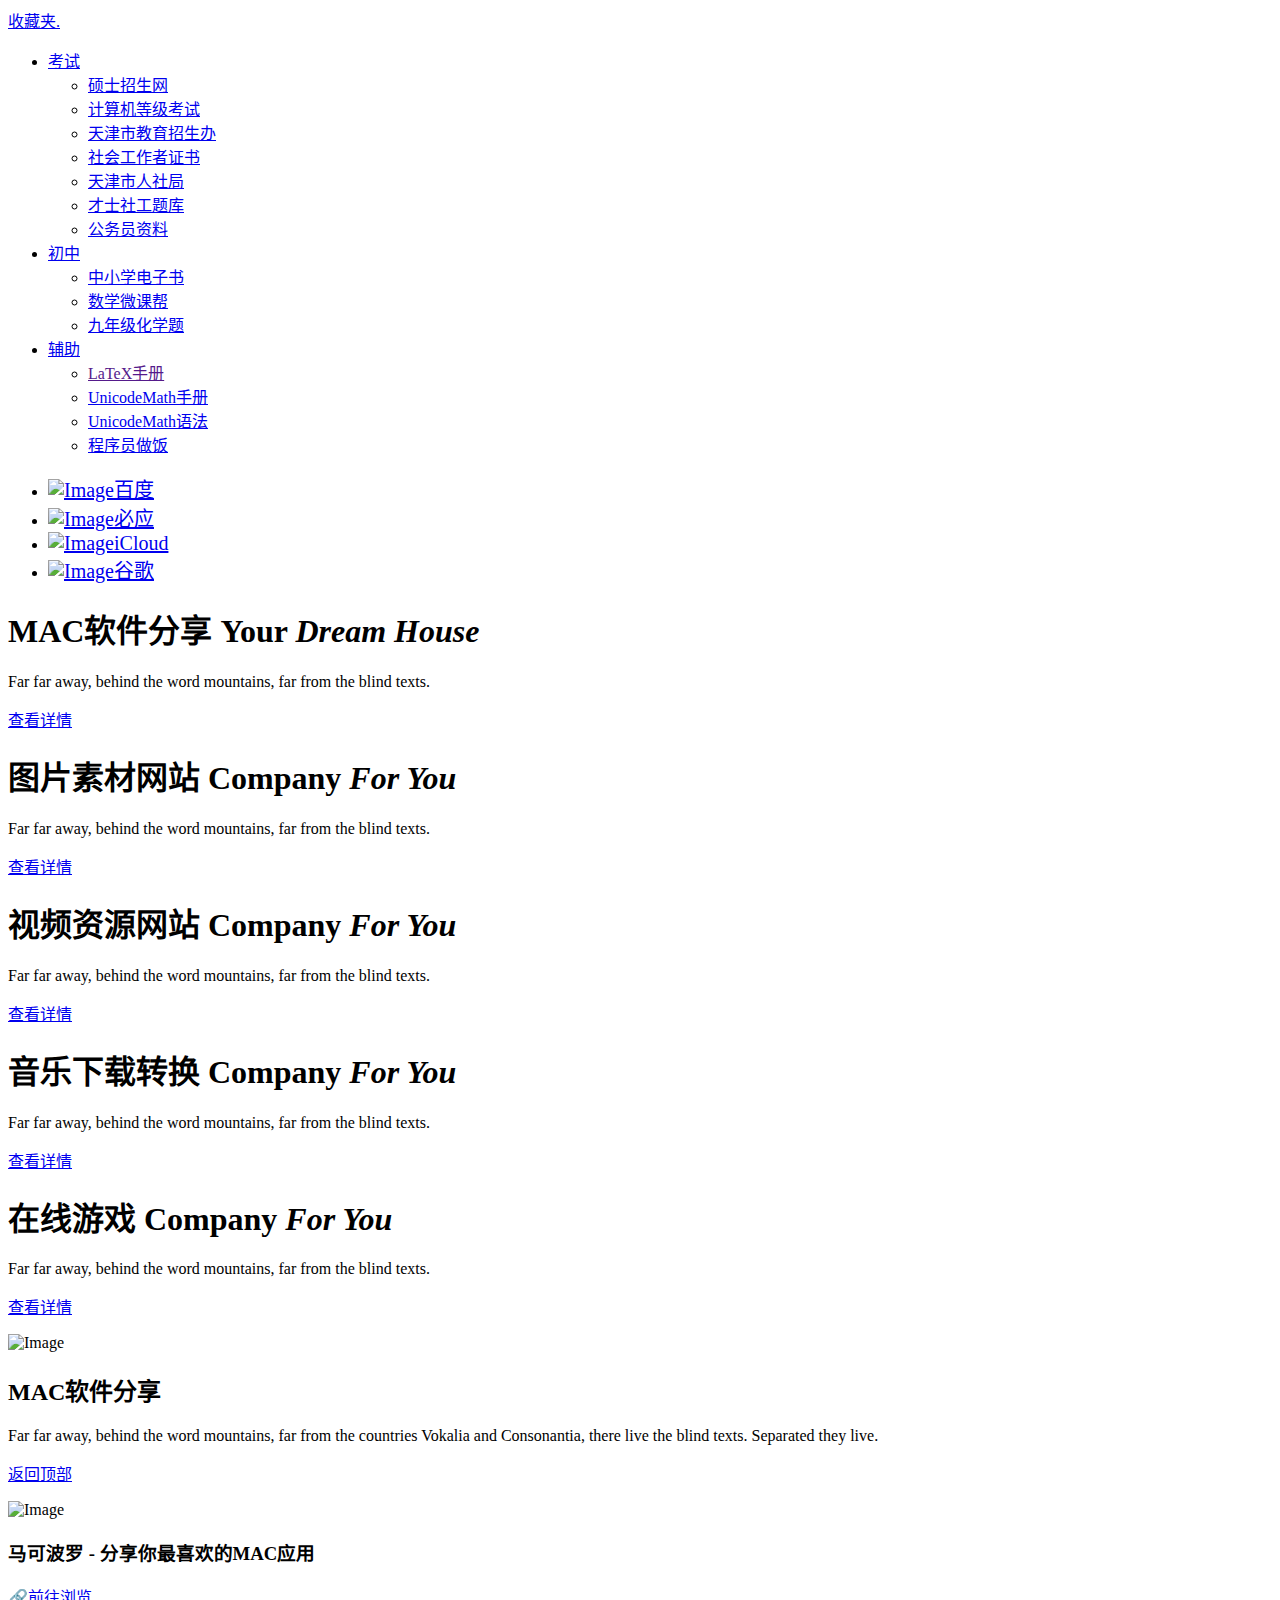
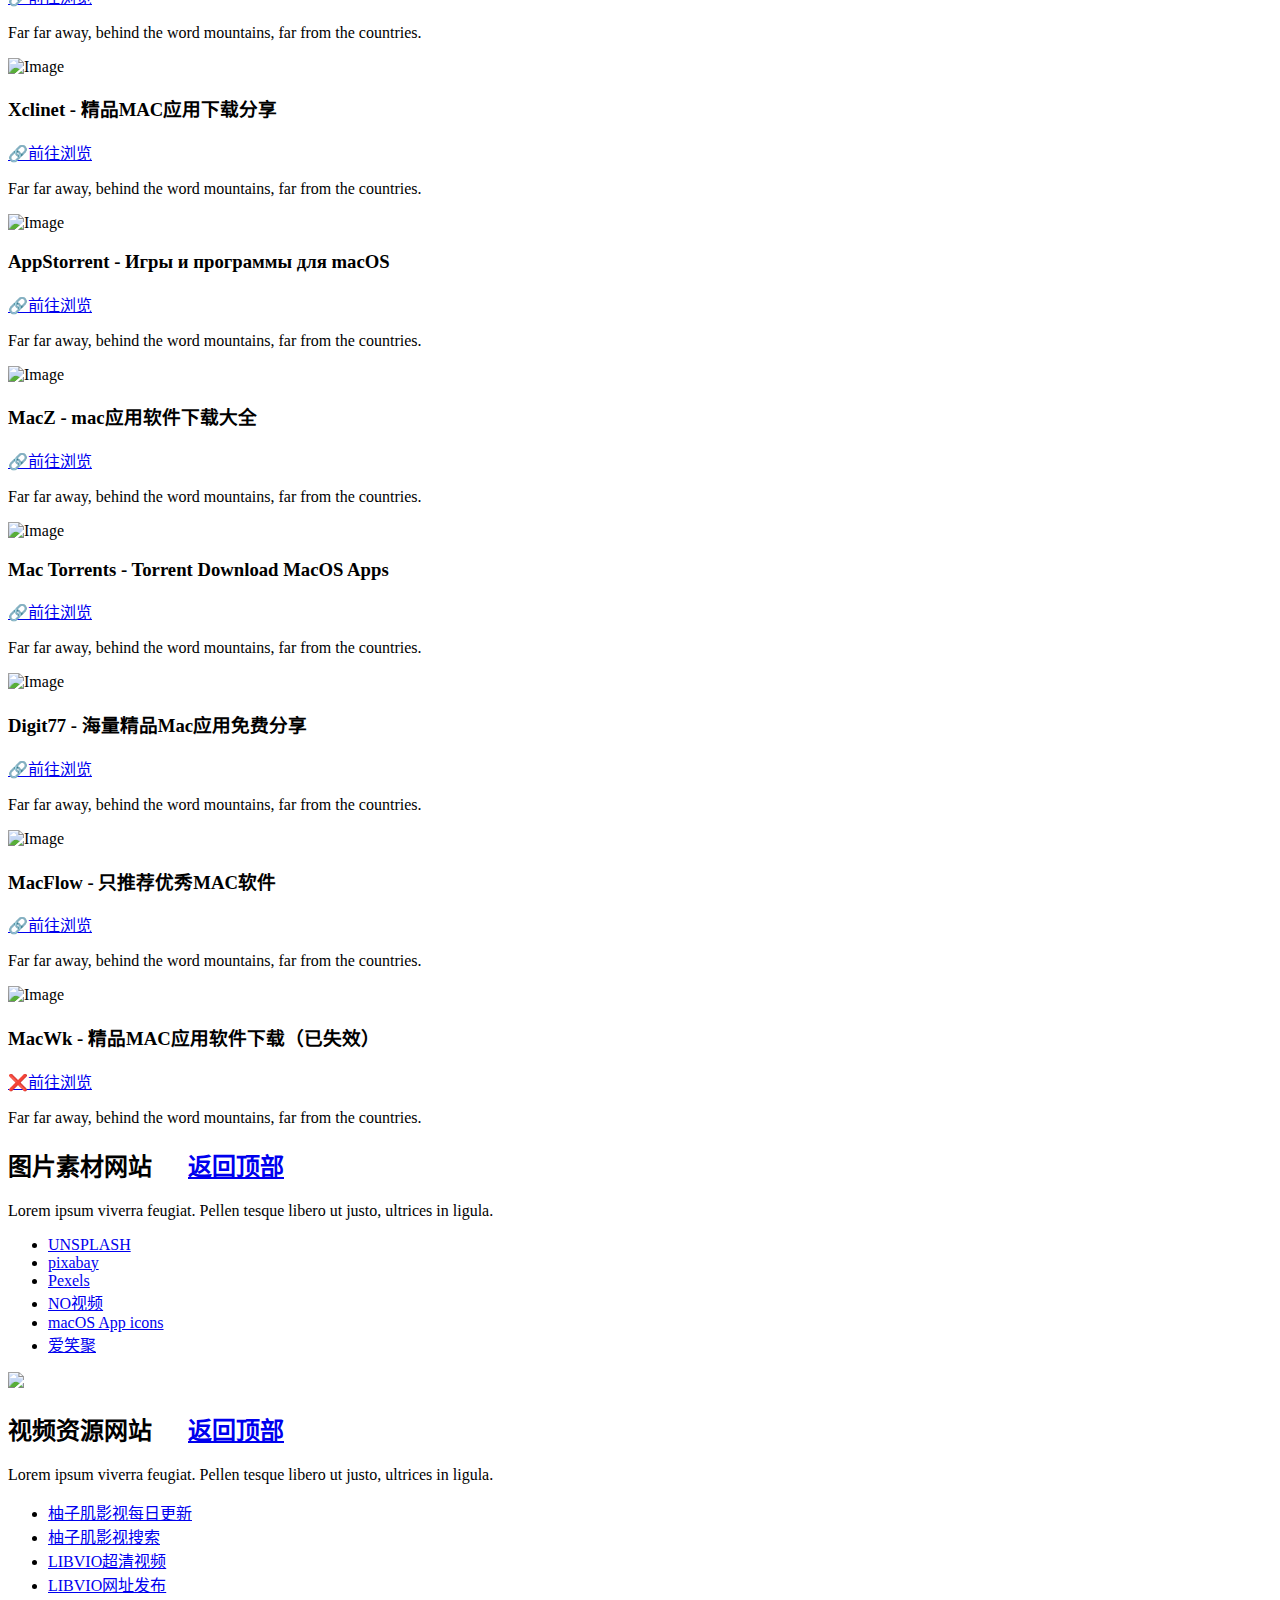
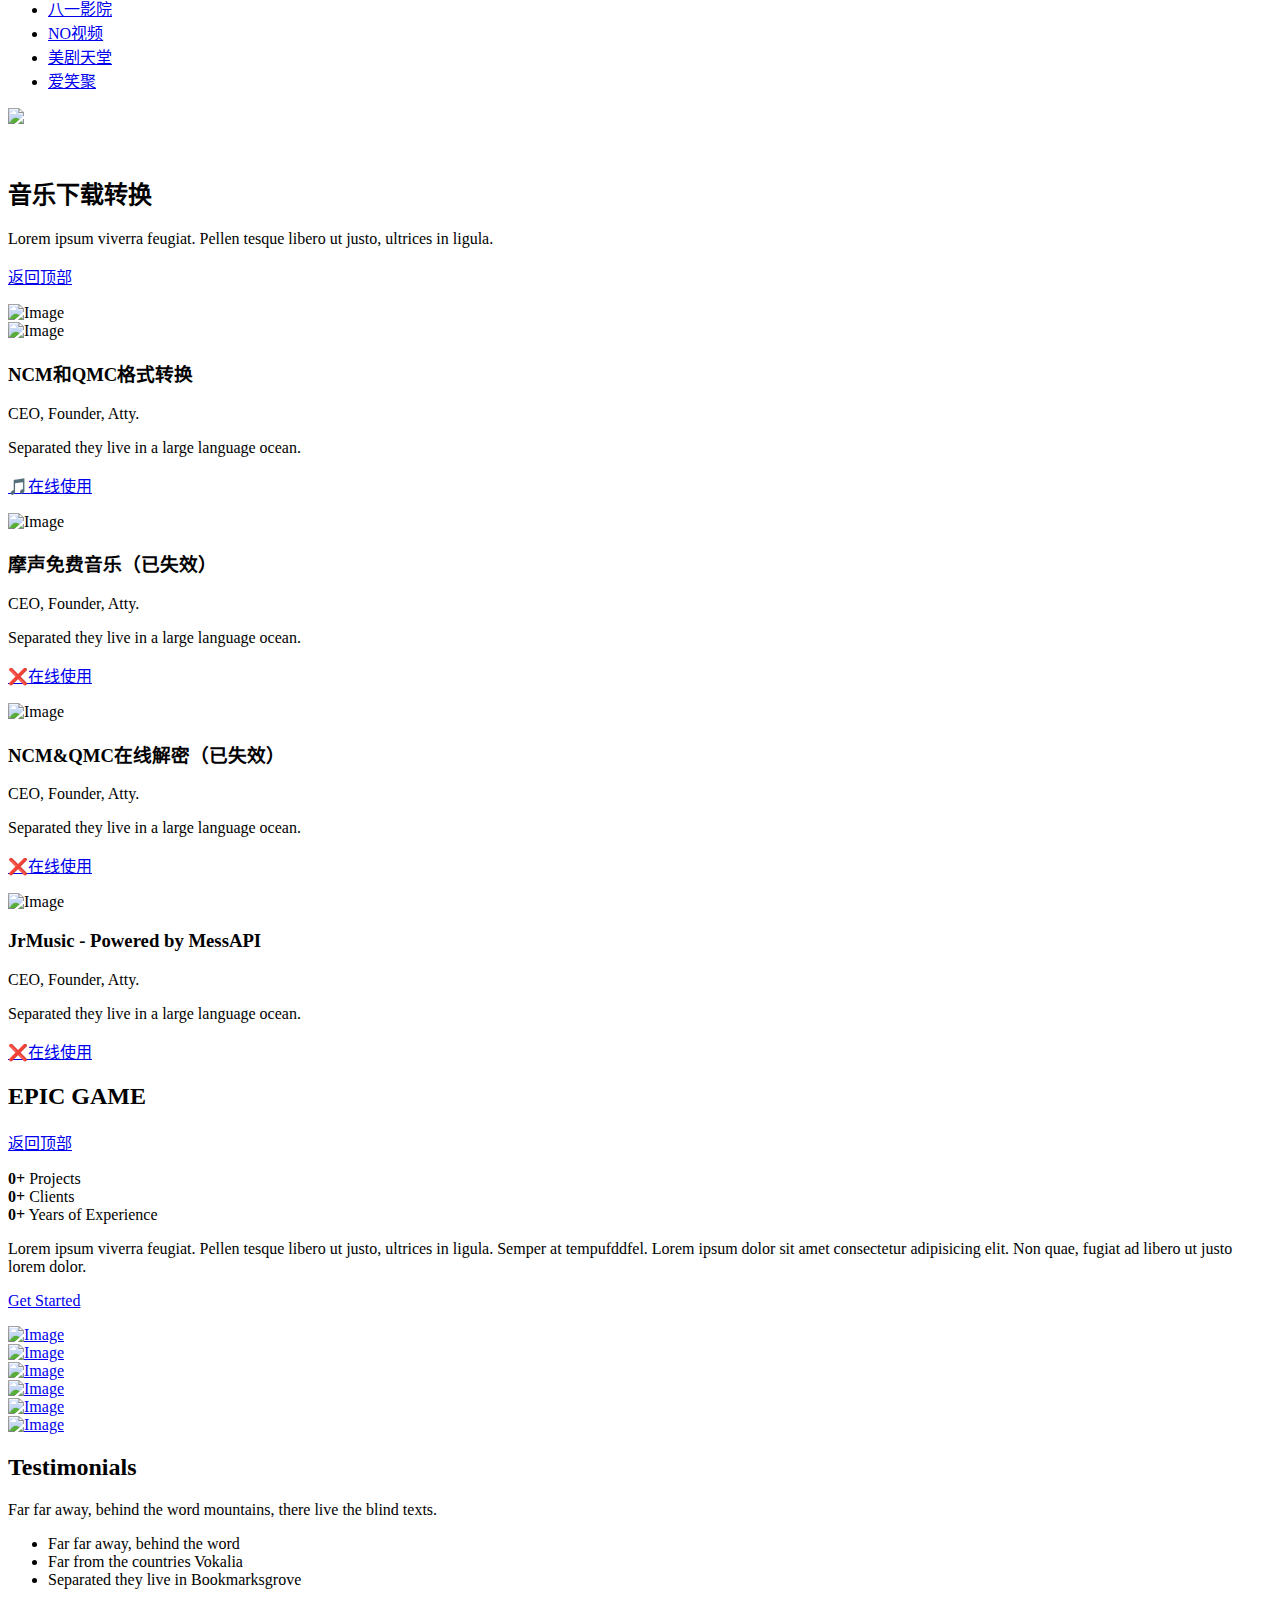
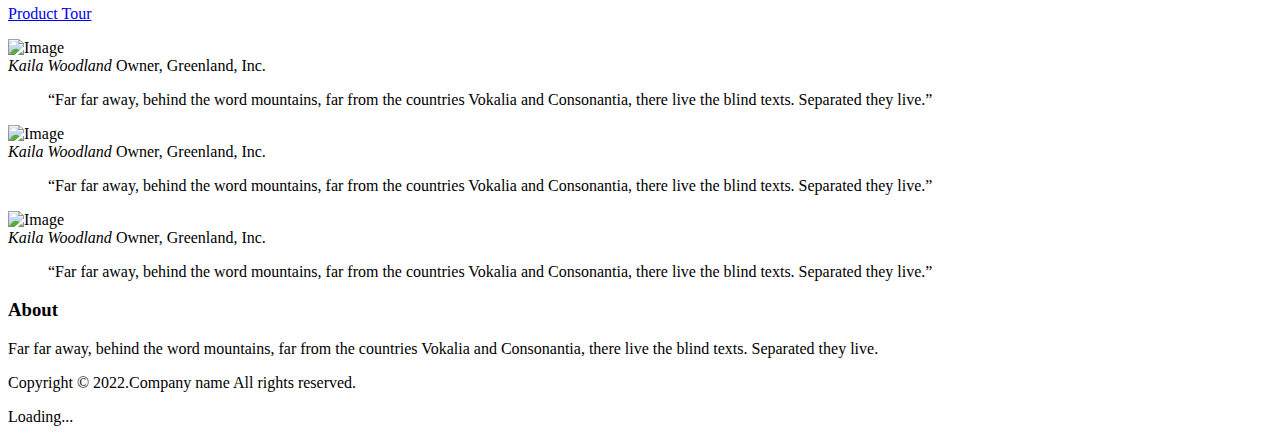
==== index.html @ c1e5b3e1 "Add files via upload" ====
<!doctype html>
<html lang="zh-CN">
<head>
<meta charset="utf-8">
<meta name="viewport" content="width=device-width, initial-scale=1, shrink-to-fit=no">
<meta name="author" content="Untree.co">

<meta name="description" content="收藏一些常用的网站">
<meta name="keywords" content="收藏夹">
<link rel="preconnect" href="https://fonts.gstatic.com/">
<link href="收藏夹/css/css2.css" rel="stylesheet">
<link rel="stylesheet" href="收藏夹/css/bootstrap.min.css">
<link rel="stylesheet" href="收藏夹/css/owl.carousel.min.css">
<link rel="stylesheet" href="收藏夹/css/owl.theme.default.min.css">
<link rel="stylesheet" href="收藏夹/css/style.css">
<link rel="stylesheet" href="收藏夹/css/style1.css">
<link rel="stylesheet" href="收藏夹/css/flaticon.css">
<link rel="stylesheet" href="收藏夹/css/jquery.fancybox.min.css">
<link rel="stylesheet" href="收藏夹/css/aos.css">
<link rel="stylesheet" href="收藏夹/css/style2.css">
<title>收藏夹｜收藏一些常用的网站</title>
</head>
<body>

	
<div class="site-mobile-menu site-navbar-target">
<div class="site-mobile-menu-header">
<div class="site-mobile-menu-close">
<span class="icofont-close js-menu-toggle"></span>
</div>
</div>
<div class="site-mobile-menu-body"></div>
</div>
<nav class="site-nav">
<div class="container">
<div class="row align-items-center">
<div class="logo">
<a href="收藏夹.html" class="text-black">收藏夹<span class="text-black">.</span></a>
</div>
<div class="col-12 col-sm-12 col-lg-12 site-navigation text-left">
<ul class="js-clone-nav d-none d-lg-inline-block text-left site-menu">
<li class="has-children">
<a href="#">考试</a>
<ul class="dropdown">
<li><a href="https://yz.chsi.com.cn/user/center.jsp">硕士招生网</a></li>
<li><a href="https://ncre.neea.edu.cn">计算机等级考试</a></li>
<li><a href="http://www.zhaokao.net/shks/index.shtml">天津市教育招生办</a></li>
<li><a href="http://zg.cpta.com.cn/examfront/login/saveLogin.htm#">社会工作者证书</a></li>
<li><a href="https://hrss.tj.gov.cn/jsdw/rsksw/tzgg4/">天津市人社局</a></li>
<li><a href="https://www.caishi.cn/login?redirect=%2FquestionCenter">才士社工题库</a></li>
<li><a href="https://www.yuque.com/xiaoheihai-w7eof/bydph6/mmgv4l?#">公务员资料</a></li>
</ul>
</li>
<li class="has-children">
<a href="#">初中</a>
<ul class="dropdown">
<li><a href="http://www.kjzhan.com/dzkb/yuwen/">中小学电子书</a></li>
<li><a href="https://space.bilibili.com/351583506?spm_id_from=333.337.0.0">数学微课帮</a></li>
<li><a href="https://wenku.baidu.com/view/4d14ffd487c24028905fc37a?aggId=034aeb77534de518964bcf84b9d528ea80c72f77&fr=catalogMain&vst2nd=1&_wkts_=1668143784759">九年级化学题</a></li>
</ul>
</li>
<li class="has-children">
<a href="#">辅助</a>
<ul class="dropdown">
<li><a href="">LaTeX手册</a></li>
<li><a href="https://zhuanlan.zhihu.com/p/393384688">UnicodeMath手册</a></li>
<li><a href="https://blog.csdn.net/weixin_44224652/article/details/110673138">UnicodeMath语法</a></li>
<li><a href="https://github.com/anduin2017/howtocook">程序员做饭</a></li>
</ul>
</li>
<span style="margin-left:30px;"></span>
<li><a href="https://www.baidu.com" style="font-size:20px;"><img src="收藏夹/picture/Baidu.png" alt="Image">百度</a></li>
<li><a href="https://cn.bing.com" style="font-size:20px;"><img src="收藏夹/picture/Bing.png" alt="Image">必应</a></li>
<li><a href="https://www.icloud.com" style="font-size:20px;"><img src="收藏夹/picture/iCloud.png" alt="Image">iCloud</a></li>
<li><a href="https://www.google.com" style="font-size:20px;"><img src="收藏夹/picture/Google.png" alt="Image">谷歌</a></li>
<a href="#" class="burger  ml-auto site-menu-toggle js-menu-toggle d-block d-lg-none dark" data-toggle="collapse" data-target="#main-navbar">
<span></span>
</a>
</div>
</div>
</div> 
</nav> 


<div class="untree_co-slider">
<div class="slider-direction-wrap">
<div class="slider-direction" data-aos="fade-right">
<a href="#" class="custom-owl-prev-heading"><span class="icon-arrow_back"></span></a>
<a href="#" class="custom-owl-next-heading"><span class="icon-arrow_forward"></span></a>
</div>
</div>
<div class="image-slider-wrap">
<div class="image-slider">
<div class="item active" style="background-image: url('收藏夹/picture/封面3.png')"></div>
</div>
</div>
<div class="container" data-aos="fade-up">
<div class="row align-items-center">
<div class="col-lg-5 ">
<div class="slider-heading owl-carousel js-slider-heading no-nav">
<div>
<h1 class="mb-4"><span class="d-block">MAC软件分享</span> Your <i>Dream House</i></h1>
<p class="mb-4">Far far away, behind the word mountains, far from the blind texts. </p>
<p><a href="#MAC软件分享" class="btn btn-primary">查看详情</a></p>
</div>
<div>
<h1 class="mb-4"><span class="d-block">图片素材网站</span> Company <i>For You</i></h1>
<p class="mb-4">Far far away, behind the word mountains, far from the blind texts. </p>
<p><a href="#图片素材网站" class="btn btn-primary">查看详情</a></p>
</div>
<div>
<h1 class="mb-4"><span class="d-block">视频资源网站</span> Company <i>For You</i></h1>
<p class="mb-4">Far far away, behind the word mountains, far from the blind texts. </p>
<p><a href="#视频资源网站" class="btn btn-primary">查看详情</a></p>
</div>
<div>
<h1 class="mb-4"><span class="d-block">音乐下载转换</span> Company <i>For You</i></h1>
<p class="mb-4">Far far away, behind the word mountains, far from the blind texts. </p>
<p><a href="#音乐下载转换" class="btn btn-primary">查看详情</a></p>
</div>
<div>
<h1 class="mb-4"><span class="d-block">在线游戏</span> Company <i>For You</i></h1>
<p class="mb-4">Far far away, behind the word mountains, far from the blind texts. </p>
<p><a href="#在线游戏" class="btn btn-primary">查看详情</a></p>
</div>
</div>
</div>
</div>
</div>
</div>


<div id="MAC软件分享"></div>
<div class="site-section">
<div class="container">
<div class="row">
<div class="col-lg-3 pt-3 mb-4 mb-lg-0" data-aos="fade-up">
<img src="收藏夹/picture/MAC软件分享.png" alt="Image" class="img-fluid">
<h2 class="heading font-weight-bold">MAC软件分享</h2>
<p class="mb-4">Far far away, behind the word mountains, far from the countries Vokalia and Consonantia, there live the blind texts. Separated they live.</p>
<p><a href="#" class="btn btn-primary">返回顶部</a></p>
</div>
<div class="col-lg-9">
<div class="row no-gutters">
<div class="col-6 col-md-6 col-lg-4">
<div class="service-item active" data-aos="fade-up" data-aos-delay="0">
<img src="收藏夹/picture/icon-1.png" alt="Image" class="img-fluid">
<h3>马可波罗 - 分享你最喜欢的MAC应用</h3>
<p><a href="https://www.macbl.com">🔗前往浏览</a><p>
<p>Far far away, behind the word mountains, far from the countries.</p>
</div>
</div>
<div class="col-6 col-md-6 col-lg-4">
<div class="service-item" data-aos="fade-up" data-aos-delay="100">
<img src="收藏夹/picture/icon-2.png" alt="Image" class="img-fluid">
<h3>Xclinet - 精品MAC应用下载分享</h3>
<p><a href="https://xclient.info">🔗前往浏览</a><p>
<p>Far far away, behind the word mountains, far from the countries.</p>
</div>
</div>
<div class="col-6 col-md-6 col-lg-4">
<div class="service-item" data-aos="fade-up" data-aos-delay="200">
<img src="收藏夹/picture/icon-3.png" alt="Image" class="img-fluid">
<h3>AppStorrent - Игры и программы для macOS</h3>
<p><a href="https://appstorrent.ru">🔗前往浏览</a><p>
<p>Far far away, behind the word mountains, far from the countries.</p>
</div>
</div>
<div class="col-6 col-md-6 col-lg-4">
<div class="service-item" data-aos="fade-up" data-aos-delay="0">
<img src="收藏夹/picture/icon-4.png" alt="Image" class="img-fluid">
<h3>MacZ - mac应用软件下载大全</h3>
<p><a href="https://www.macz.com">🔗前往浏览</a><p>
<p>Far far away, behind the word mountains, far from the countries.</p>
</div>
</div>
<div class="col-6 col-md-6 col-lg-4">
<div class="service-item" data-aos="fade-up" data-aos-delay="100">
<img src="收藏夹/picture/icon-5.png" alt="Image" class="img-fluid">
<h3>Mac Torrents - Torrent Download MacOS Apps</h3>
<p><a href="https://www.torrentmac.net">🔗前往浏览</a><p>
<p>Far far away, behind the word mountains, far from the countries.</p>
</div>
</div>
<div class="col-6 col-md-6 col-lg-4">
<div class="service-item" data-aos="fade-up" data-aos-delay="200">
<img src="收藏夹/picture/icon-6.png" alt="Image" class="img-fluid">
<h3>Digit77 - 海量精品Mac应用免费分享</h3>
<p><a href="https://www.digit77.com">🔗前往浏览</a><p>
<p>Far far away, behind the word mountains, far from the countries.</p>
</div>
</div>
<div class="col-6 col-md-6 col-lg-4">
<div class="service-item" data-aos="fade-up" data-aos-delay="200">
<img src="收藏夹/picture/icon-6.png" alt="Image" class="img-fluid">
<h3>MacFlow - 只推荐优秀MAC软件</h3>
<p><a href="https://macflow.net">🔗前往浏览</a><p>
<p>Far far away, behind the word mountains, far from the countries.</p>
</div>
</div>
<div class="col-6 col-md-6 col-lg-4">
<div class="service-item" data-aos="fade-up" data-aos-delay="0">
<img src="收藏夹/picture/icon-4.png" alt="Image" class="img-fluid">
<h3>MacWk - 精品MAC应用软件下载（已失效）</h3>
<p><a href="https://macwk.com">❌前往浏览</a><p>
<p>Far far away, behind the word mountains, far from the countries.</p>
</div>
</div>
</div>
</div>
</div>
</div>
</div>


<div id="图片素材网站"></div>
<div class="site-section bg-light">
<div class="container">
<div class="row align-items-center">
<div class="col-lg-6" data-aos="fade-up" data-aos-delay="0">
<h2 class="mb-4 heading font-weight-bold">图片素材网站 
<span style="margin-left:30px;"></span><a href="#" class="btn btn-primary">返回顶部</a>
</h2>
<p class="mb-4">Lorem ipsum viverra feugiat. Pellen tesque libero ut justo, ultrices in ligula.</p>
<ul class="list-unstyled two-col">
<li><a href="https://unsplash.com/">UNSPLASH</a></li>
<li><a href="https://pixabay.com/">pixabay</a></li>
<li><a href="https://www.pexels.com/zh-cn/">Pexels</a></li>
<li><a href="https://www.novipnoad.com">NO视频</a></li>
<li><a href="https://macosicons.com/#/">macOS App icons</a></li>
<li><a href="https://www.axjhi.com">爱笑聚</a></li>
</ul>
</div>
<div class="col-lg-6 order-1 mb-4" data-aos="fade-up" data-aos-delay="100">
<img src="收藏夹/picture/图片素材网站.jpg" class="img-fluid custom-rounded">
</div>
</div>
</div>
</div>


<div id="视频资源网站"></div>
<div class="site-section">
<div class="container">
<div class="row align-items-center">
<div class="col-lg-6 order-2 pl-lg-5" data-aos="fade-up" data-aos-delay="0">
<h2 class="mb-4 heading font-weight-bold">视频资源网站
<span style="margin-left:30px;"></span><a href="#" class="btn btn-primary">返回顶部</a>
</h2>
<p class="mb-4">Lorem ipsum viverra feugiat. Pellen tesque libero ut justo, ultrices in ligula.</p>
<ul class="list-unstyled two-col">
<li><a href="https://thoughts.teambition.com/share/620d3229e1efe90041f87445">柚子肌影视每日更新</a></li>
<li><a href="http://m.yzjfilm.cn/app/index.html?id=200616nc">柚子肌影视搜索</a></li>
<li><a href="https://www.libvio.me">LIBVIO超清视频</a></li>
<li><a href="https://www.nftvio.net">LIBVIO网址发布</a></li>
<li><a href="https://www.81kan.com">八一影院</a></li>
<li><a href="https://www.novipnoad.com">NO视频</a></li>
<li><a href="https://www.meijutt.tv">美剧天堂</a></li>
<li><a href="https://www.axjhi.com">爱笑聚</a></li>
</ul>
</div>
<div class="col-lg-6 order-1 mb-4" data-aos="fade-up" data-aos-delay="100">
<img src="收藏夹/picture/视频资源网站.jpg" class="img-fluid custom-rounded">
</div>
</div>
</div>
</div>
</div>


<div id="音乐下载转换"></div>
<div class="site-section bg-light">
<div class="container">
<div class="row">
<div class="col-lg-7 mx-auto text-center pl-lg-5 " data-aos="fade-up" data-aos-delay="0">
<h2 class="mb-4 heading font-weight-bold"><br>音乐下载转换</h2>
<p class="mb-4">Lorem ipsum viverra feugiat. Pellen tesque libero ut justo, ultrices in ligula.</p>
<p><a href="#" class="btn btn-primary">返回顶部</a></p>
</div>
<div class="col-lg-3 pt-3 mb-4 mb-lg-0" data-aos="fade-up">
<img src="收藏夹/picture/音乐下载转换.png" alt="Image" align=“top” class="img-fluid">
</div>
</div>
<div class="site-section slider-team-wrap bg-light">
<div class="container">
<div class="slider-team owl-carousel no-nav owl-3-slider">
<div class="team">
<div class="pic">
<img src="收藏夹/picture/landscape-1.jpg" alt="Image" class="img-fluid">
</div>
<h3 clas=""><span class="">NCM和QMC格式转换</h3>
<span class="d-block position">CEO, Founder, Atty.</span>
<p>Separated they live in a large language ocean.</p>
<p class="mb-0"><a href="http://www.ncmqmc.com" class="more dark">🎵在线使用<span class="icon-arrow_forward"></span></a></p>
</div>
<div class="team">
<div class="pic">
<img src="收藏夹/picture/landscape-1.jpg" alt="Image" class="img-fluid">
</div>
<h3 clas=""><span class="">摩声免费音乐（已失效）</h3>
<span class="d-block position">CEO, Founder, Atty.</span>
<p>Separated they live in a large language ocean.</p>
<p class="mb-0"><a href="#" class="more dark">❌在线使用<span class="icon-arrow_forward"></span></a></p>
</div>
<div class="team">
<div class="pic">
<img src="收藏夹/picture/landscape-1.jpg" alt="Image" class="img-fluid">
</div>
<h3 clas=""><span class="">NCM&QMC在线解密（已失效）</h3>
<span class="d-block position">CEO, Founder, Atty.</span>
<p>Separated they live in a large language ocean.</p>
<p class="mb-0"><a href="http://moresound.tk/music/" class="more dark">❌在线使用<span class="icon-arrow_forward"></span></a></p>
</div>
<div class="team">
<div class="pic">
<img src="收藏夹/picture/landscape-1.jpg" alt="Image" class="img-fluid">
</div>
<h3 clas=""><span class="">JrMusic - Powered by MessAPI</h3>
<span class="d-block position">CEO, Founder, Atty.</span>
<p>Separated they live in a large language ocean.</p>
<p class="mb-0"><a href="hhttps://demo.joyrunc.com" class="more dark">❌在线使用<span class="icon-arrow_forward"></span></a></p>
</div>
</div>
<div class="row mb-5 align-items-center">
<div class="col-md-6">
<h2 class="font-weight-bold"></h2>
</div>
<div class="col-md-6 text-left text-md-right">
<div class="slider-nav">
<a href="#" class="js-prev js-custom-prev-v2"><span class="icon-arrow_back"></span></a>
<a href="#" class="js-next js-custom-next-v2"><span class="icon-arrow_forward"></span></a>
</div> 
</div>
</div>
</div> 
</div> 
</div>


<div id="在线游戏"></div>
<div class="site-section overlay site-cover-2" style="background-image: url('收藏夹/picture/EPIC.jpg')">
<div class="container">
<div class="row">
<div class="col-lg-7 mx-auto text-center" data-aos="fade-up" data-aos-delay="0">
<h2 class="text-white mb-4">EPIC GAME</h2>
<p class="mb-0"><a href="#" rel="noopener" class="btn btn-primary">返回顶部</a></p>
</div>
</div>
</div>
</div>


<div class="site-section count-numbers">
<div class="container">
<div class="row align-items-center">
<div class="col-lg-6 order-2 pl-lg-5" data-aos="fade-up" data-aos-delay="0">
<div class="row mb-3">
<div class="col-6 col-md-4 col-lg-4">
<strong class="custom-display-3 text-black d-block counter"><span data-number="219">0</span>+</strong>
<span>Projects</span>
</div>
<div class="col-6 col-md-4 col-lg-4">
<strong class="custom-display-3 text-black d-block counter"><span data-number="982">0</span>+</strong>
<span>Clients</span>
</div>
<div class="col-6 col-md-4 col-lg-4">
<strong class="custom-display-3 text-black d-block counter"><span data-number="25">0</span>+</strong>
<span>Years of Experience</span>
</div>
</div>
<p class="mb-4">Lorem ipsum viverra feugiat. Pellen tesque libero ut justo, ultrices in ligula. Semper at tempufddfel. Lorem ipsum dolor sit amet consectetur adipisicing elit. Non quae, fugiat ad libero ut justo lorem dolor.</p>
<p><a href="#" class="btn btn-primary">Get Started</a></p>
</div>
<div class="col-lg-6 order-1">
<div class="row">
<div class="col-6 col-md-4 mb-4 col-lg-4" data-aos="fade-up" data-aos-delay="0">
<a href="收藏夹/picture/landscape-1.jpg" data-fancybox="gal" class="fancybox hover-float"><img src="收藏夹/picture/sq-1.jpg" alt="Image" class="img-fluid custom-rounded"></a>
</div>
<div class="col-6 col-md-4 mb-4 col-lg-4" data-aos="fade-up" data-aos-delay="100">
<a href="收藏夹/picture/landscape-1.jpg" data-fancybox="gal" class="fancybox hover-float"><img src="收藏夹/picture/sq-2.jpg" alt="Image" class="img-fluid custom-rounded"></a>
</div>
<div class="col-6 col-md-4 mb-4 col-lg-4" data-aos="fade-up" data-aos-delay="200">
<a href="收藏夹/picture/landscape-1.jpg" data-fancybox="gal" class="fancybox hover-float"><img src="收藏夹/picture/sq-3.jpg" alt="Image" class="img-fluid custom-rounded"></a>
</div>
<div class="col-6 col-md-4 mb-4 col-lg-4" data-aos="fade-up" data-aos-delay="0">
<a href="收藏夹/picture/landscape-1.jpg" data-fancybox="gal" class="fancybox hover-float"><img src="收藏夹/picture/sq-4.jpg" alt="Image" class="img-fluid custom-rounded"></a>
</div>
<div class="col-6 col-md-4 mb-4 col-lg-4" data-aos="fade-up" data-aos-delay="100">
<a href="收藏夹/picture/landscape-1.jpg" data-fancybox="gal" class="fancybox hover-float"><img src="收藏夹/picture/sq-5.jpg" alt="Image" class="img-fluid custom-rounded"></a>
</div>
<div class="col-6 col-md-4 mb-4 col-lg-4" data-aos="fade-up" data-aos-delay="200">
<a href="收藏夹/picture/landscape-1.jpg" data-fancybox="gal" class="fancybox hover-float"><img src="收藏夹/picture/sq-6.jpg" alt="Image" class="img-fluid custom-rounded"></a>
</div>
</div>
</div>
</div>
</div>


<div class="testimonial-section bg-light">
<div class="container">
<div class="row align-items-center justify-content-between">
<div class="col-lg-4 mb-5 section-title" data-aos="fade-up" data-aos-delay="0">
<h2 class="mb-4 font-weight-bold heading">Testimonials</h2>
<p class="mb-4">Far far away, behind the word mountains, there live the blind texts. </p>
<ul class="list-unstyled list-check primary mb-5">
<li>Far far away, behind the word</li>
<li>Far from the countries Vokalia</li>
<li>Separated they live in Bookmarksgrove</li>
</ul>
<p><a href="#" class="btn btn-primary">Product Tour</a></p>
</div>
<div class="col-lg-7" data-aos="fade-up" data-aos-delay="100">
<div class="testimonial--wrap">
<div class="owl-single owl-carousel no-dots no-nav">
<div class="testimonial-item">
<div class="d-flex align-items-center mb-4">
<div class="photo mr-3">
<img src="static/picture/person_4-min.jpg" alt="Image" class="img-fluid">
</div>
<div class="author">
<cite class="d-block mb-0">Kaila Woodland</cite>
<span>Owner, Greenland, Inc.</span>
</div>
</div>
<blockquote>
<p>&ldquo;Far far away, behind the word mountains, far from the countries Vokalia and Consonantia, there live the blind texts. Separated they live.&rdquo;</p>
</blockquote>
</div>
<div class="testimonial-item">
<div class="d-flex align-items-center mb-4">
<div class="photo mr-3">
<img src="static/picture/person_1-min.jpg" alt="Image" class="img-fluid">
</div>
<div class="author">
<cite class="d-block mb-0">Kaila Woodland</cite>
<span>Owner, Greenland, Inc.</span>
</div>
</div>
<blockquote>
<p>&ldquo;Far far away, behind the word mountains, far from the countries Vokalia and Consonantia, there live the blind texts. Separated they live.&rdquo;</p>
</blockquote>
</div>
<div class="testimonial-item">
<div class="d-flex align-items-center mb-4">
<div class="photo mr-3">
<img src="static/picture/person_2-min.jpg" alt="Image" class="img-fluid">
</div>
<div class="author">
<cite class="d-block mb-0">Kaila Woodland</cite>
<span>Owner, Greenland, Inc.</span>
</div>
</div>
<blockquote>
<p>&ldquo;Far far away, behind the word mountains, far from the countries Vokalia and Consonantia, there live the blind texts. Separated they live.&rdquo;</p>
</blockquote>
</div>
</div>
</div>
</div>
</div>
</div>
</div>


<div class="site-footer">
<div class="container">
<div class="row justify-content-between">
<div class="col-lg-4">
<div class="widget">
<h3>About</h3>
<p>Far far away, behind the word mountains, far from the countries Vokalia and Consonantia, there live the blind texts. Separated they live.</p>
</div>
</div>
</div>
<div class="row justify-content-center text-center copyright">
<div class="col-md-8">
<p>Copyright &copy; 2022.Company name All rights reserved.</p>
</div>
</div>
</div>
</div>


<div id="overlayer"></div>
<div class="loader">
<div class="spinner-border" role="status">
<span class="sr-only">Loading...</span>
</div>
</div>
<script src="收藏夹/js/jquery-3.5.1.min.js" type="6b5c56cd8faddc3b057efe48-text/javascript"></script>
<script src="收藏夹/js/jquery-migrate-3.0.0.min.js" type="6b5c56cd8faddc3b057efe48-text/javascript"></script>
<script src="收藏夹/js/popper.min.js" type="6b5c56cd8faddc3b057efe48-text/javascript"></script>
<script src="收藏夹/js/bootstrap.min.js" type="6b5c56cd8faddc3b057efe48-text/javascript"></script>
<script src="收藏夹/js/owl.carousel.min.js" type="6b5c56cd8faddc3b057efe48-text/javascript"></script>
<script src="收藏夹/js/aos.js" type="6b5c56cd8faddc3b057efe48-text/javascript"></script>
<script src="收藏夹/js/imagesloaded.pkgd.js" type="6b5c56cd8faddc3b057efe48-text/javascript"></script>
<script src="收藏夹/js/isotope.pkgd.min.js" type="6b5c56cd8faddc3b057efe48-text/javascript"></script>
<script src="收藏夹/js/jquery.animateNumber.min.js" type="6b5c56cd8faddc3b057efe48-text/javascript"></script>
<script src="收藏夹/js/jquery.stellar.min.js" type="6b5c56cd8faddc3b057efe48-text/javascript"></script>
<script src="收藏夹/js/jquery.waypoints.min.js" type="6b5c56cd8faddc3b057efe48-text/javascript"></script>
<script src="收藏夹/js/jquery.fancybox.min.js" type="6b5c56cd8faddc3b057efe48-text/javascript"></script>
<script src="收藏夹/js/custom.js" type="6b5c56cd8faddc3b057efe48-text/javascript"></script>
<script async="" src="收藏夹/js/js.js" type="6b5c56cd8faddc3b057efe48-text/javascript"></script><script type="6b5c56cd8faddc3b057efe48-text/javascript">window.dataLayer = window.dataLayer || []; function gtag(){dataLayer.push(arguments);} gtag("js", new Date()); gtag("config", "UA-166033648-1");</script><script src="收藏夹/js/rocket-loader.min.js" data-cf-settings="6b5c56cd8faddc3b057efe48-|49" defer=""></script>	
</body>
</html>
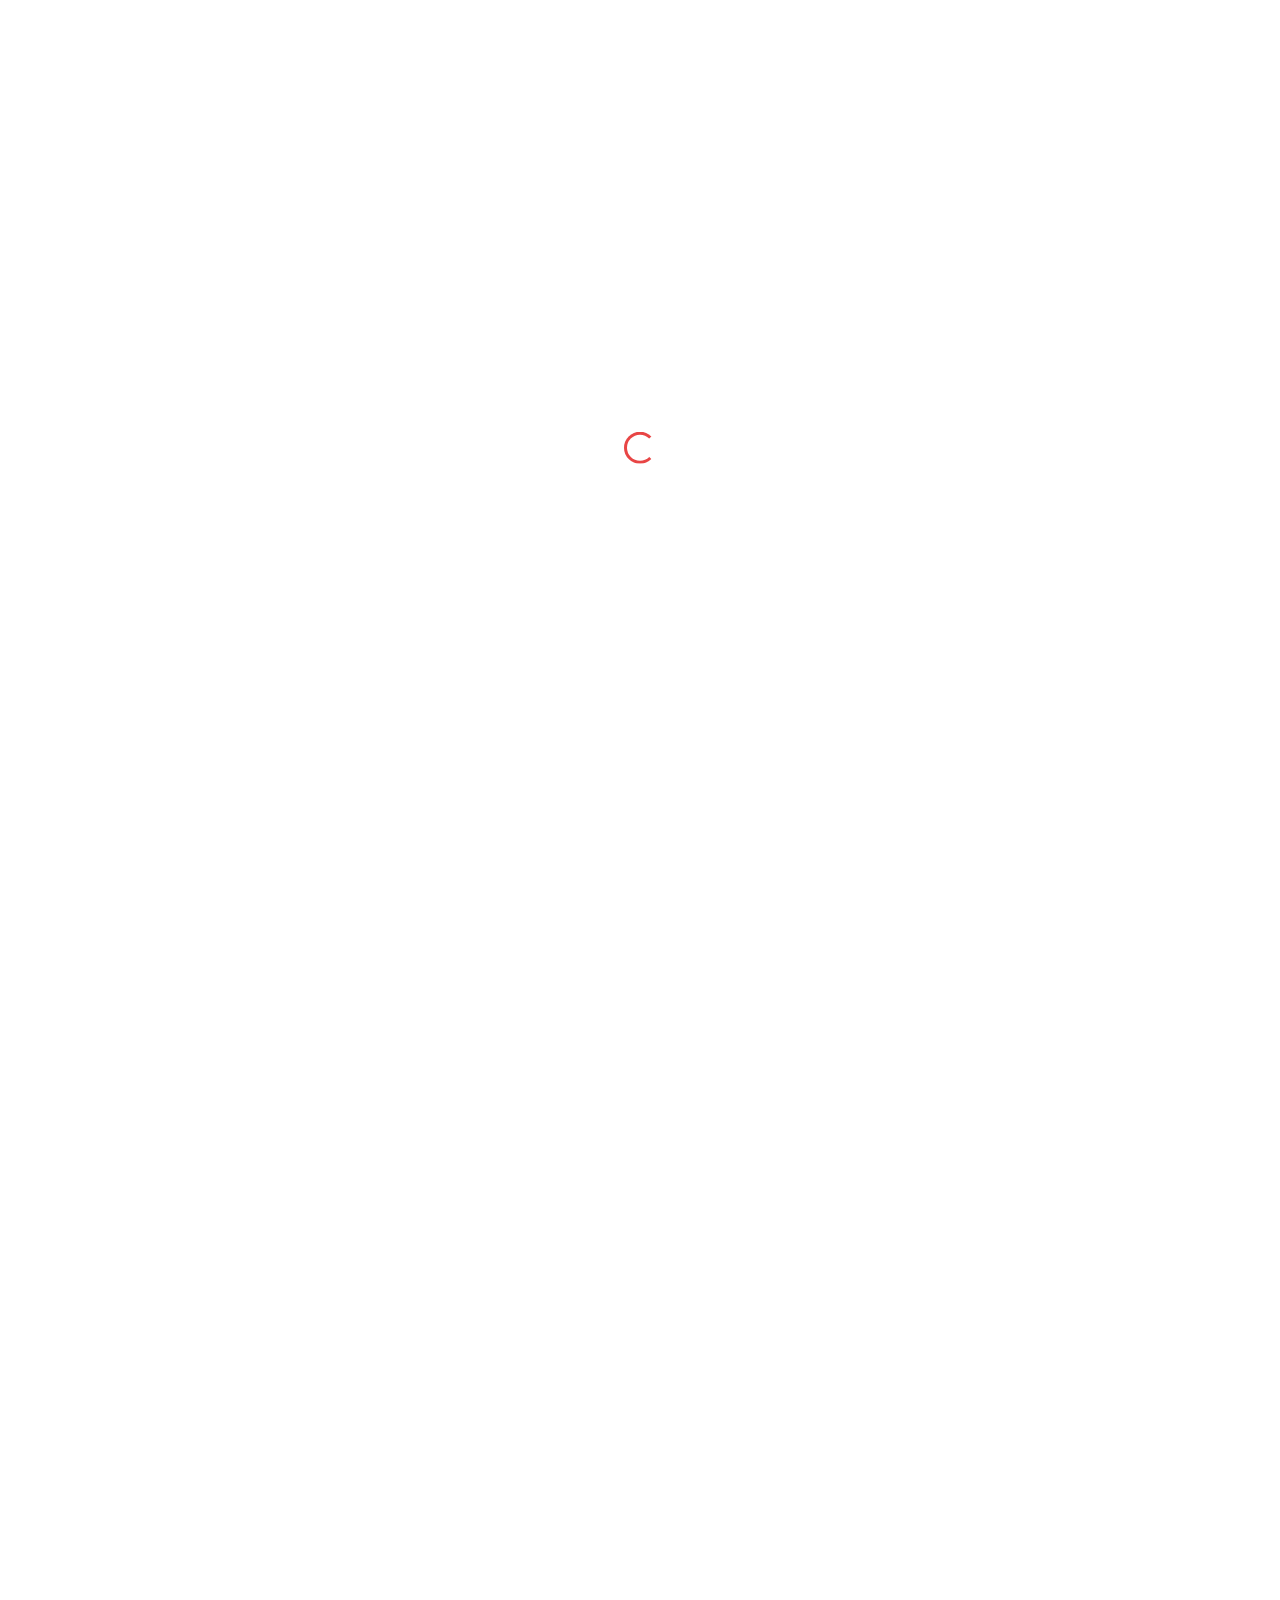
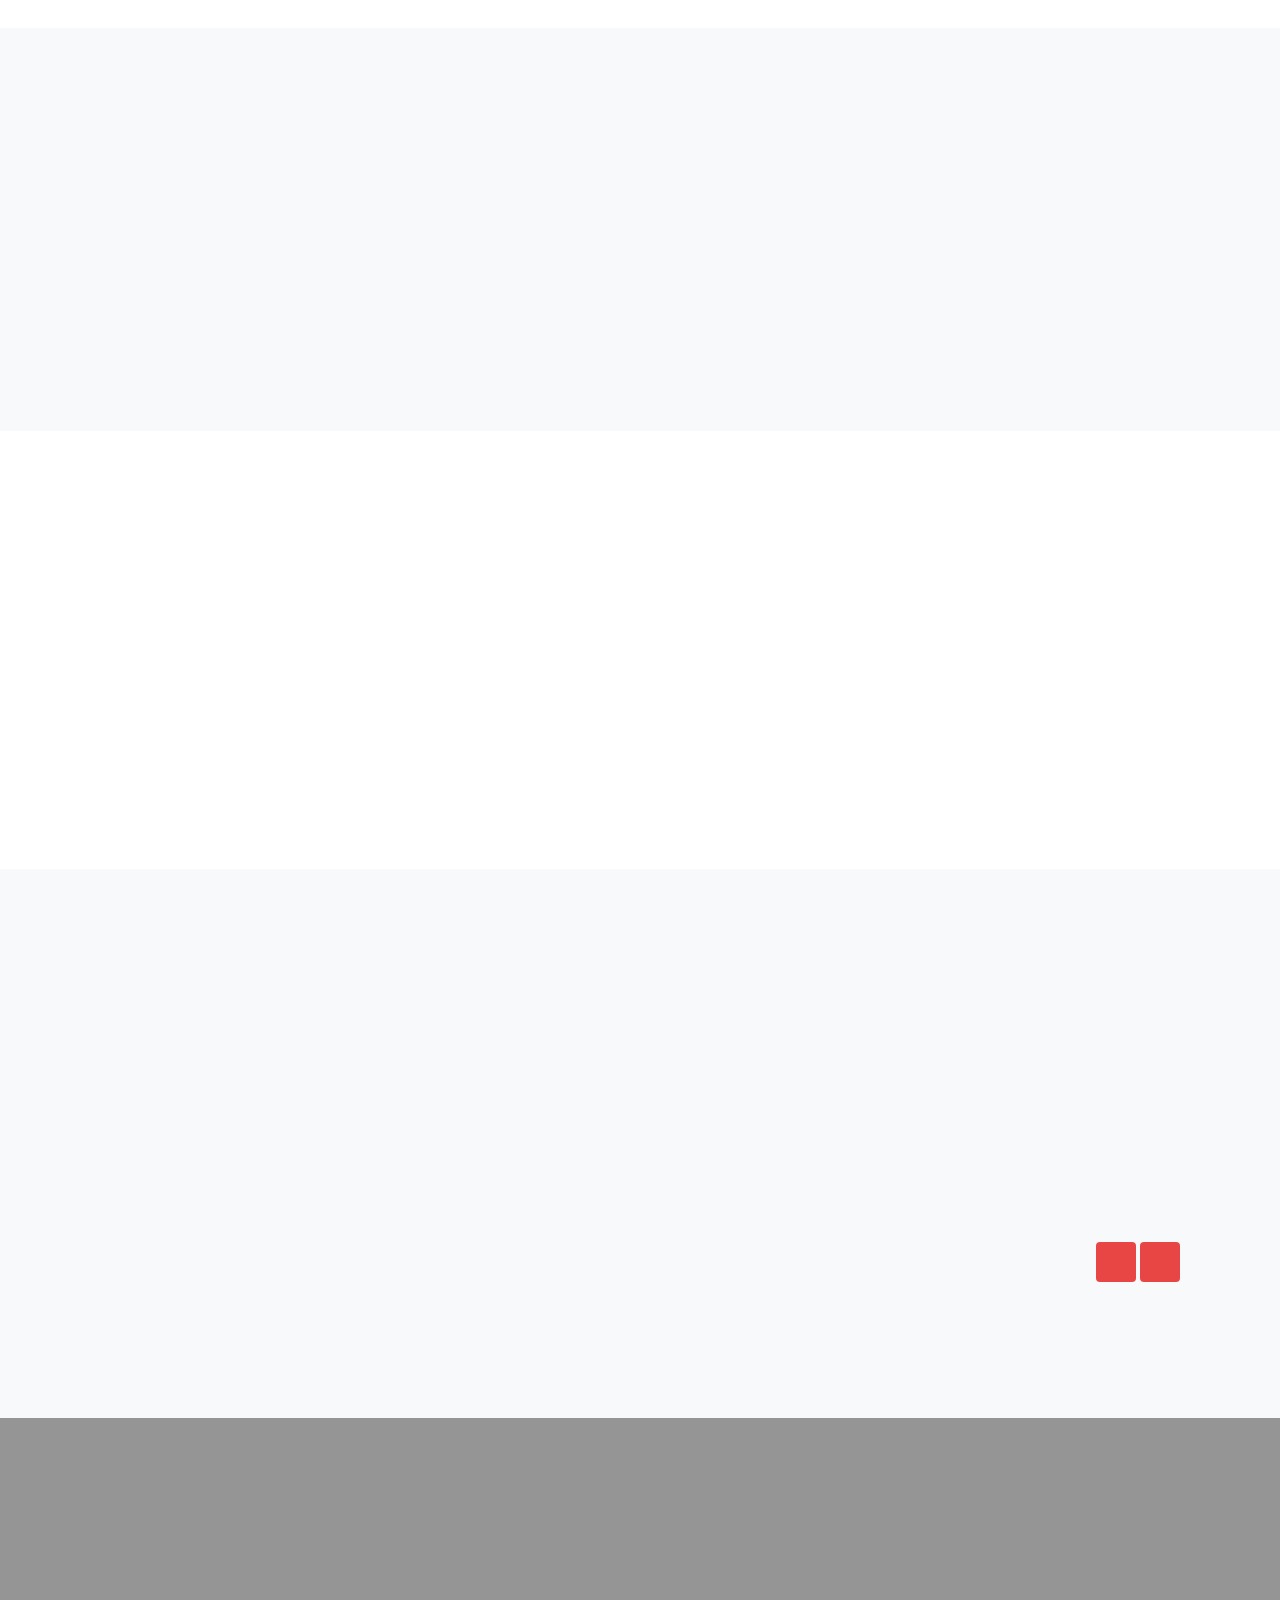
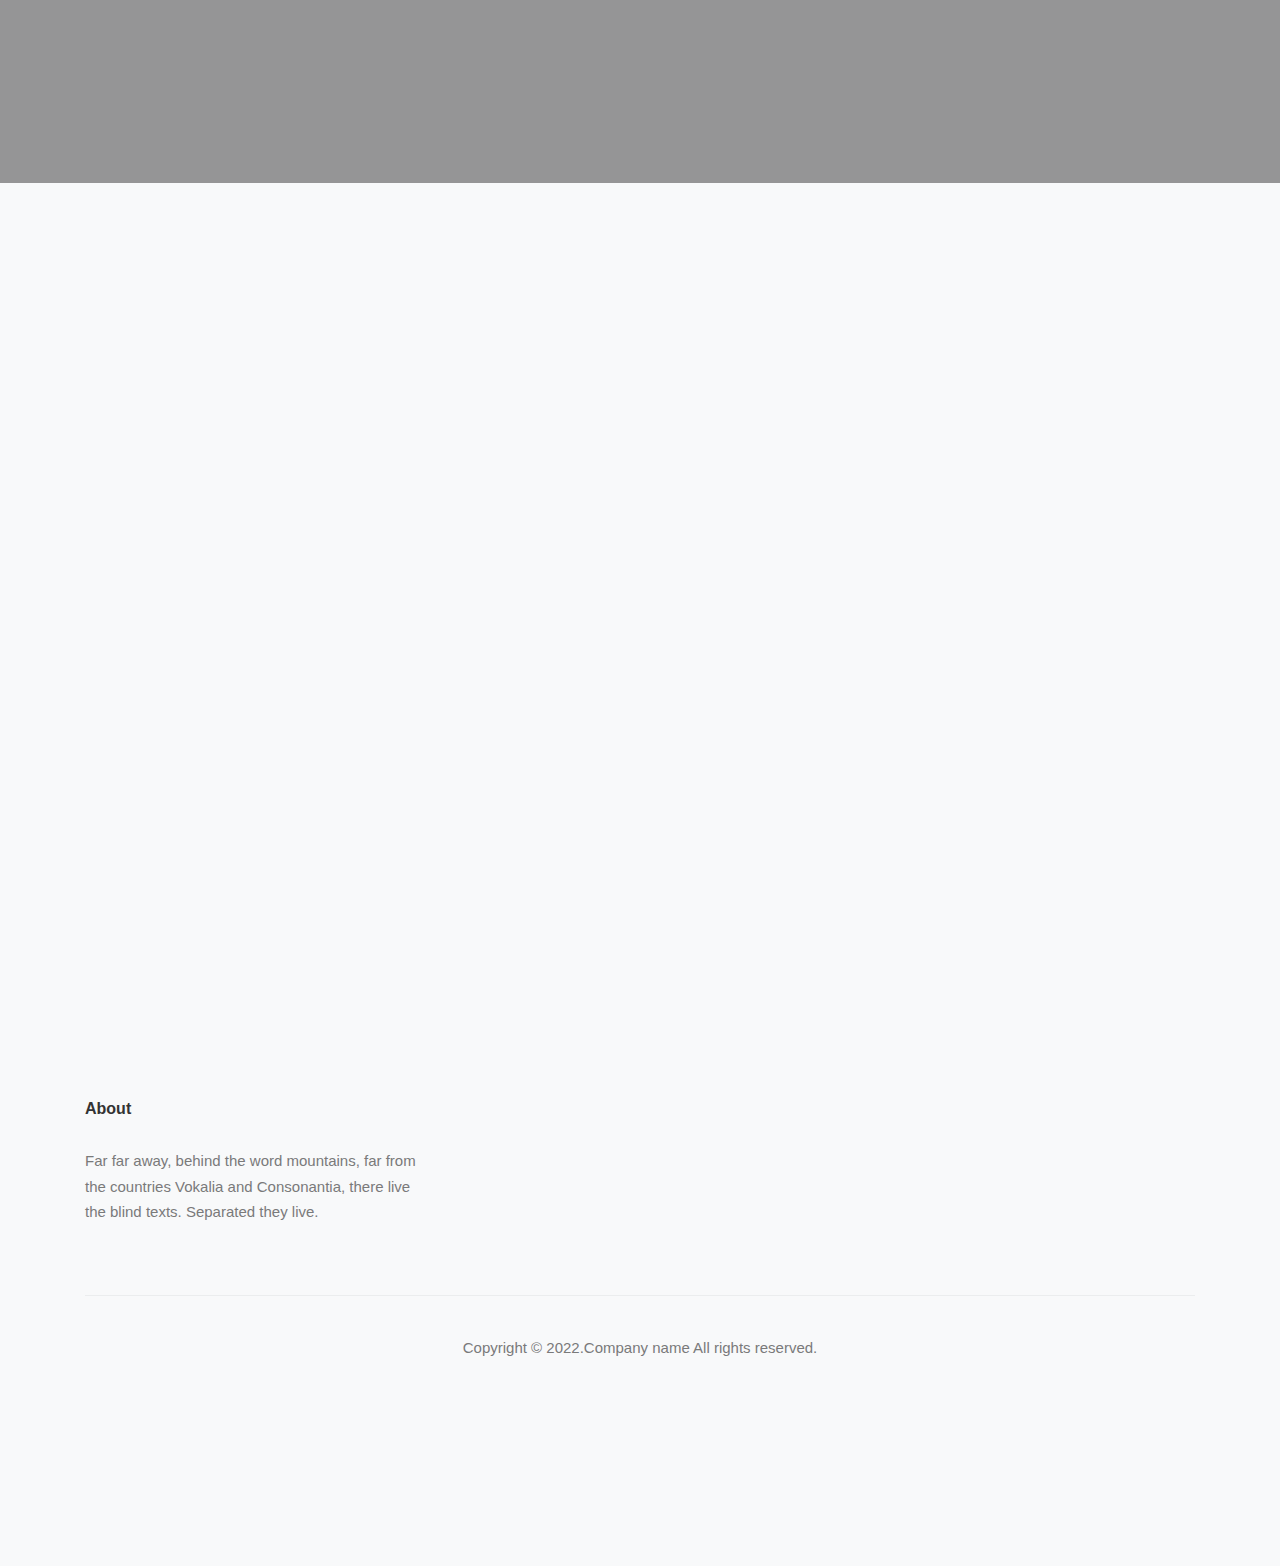
==== commit da7903c0: "Update index.html" ====
--- a/index.html
+++ b/index.html
@@ -1,507 +1,507 @@
-
-<!doctype html>
-<html lang="zh-CN">
-<head>
-<meta charset="utf-8">
-<meta name="viewport" content="width=device-width, initial-scale=1, shrink-to-fit=no">
-<meta name="author" content="Untree.co">
-
-<meta name="description" content="收藏一些常用的网站">
-<meta name="keywords" content="收藏夹">
-<link rel="preconnect" href="https://fonts.gstatic.com/">
-<link href="收藏夹/css/css2.css" rel="stylesheet">
-<link rel="stylesheet" href="收藏夹/css/bootstrap.min.css">
-<link rel="stylesheet" href="收藏夹/css/owl.carousel.min.css">
-<link rel="stylesheet" href="收藏夹/css/owl.theme.default.min.css">
-<link rel="stylesheet" href="收藏夹/css/style.css">
-<link rel="stylesheet" href="收藏夹/css/style1.css">
-<link rel="stylesheet" href="收藏夹/css/flaticon.css">
-<link rel="stylesheet" href="收藏夹/css/jquery.fancybox.min.css">
-<link rel="stylesheet" href="收藏夹/css/aos.css">
-<link rel="stylesheet" href="收藏夹/css/style2.css">
-<title>收藏夹｜收藏一些常用的网站</title>
-</head>
-<body>
-
-	
-<div class="site-mobile-menu site-navbar-target">
-<div class="site-mobile-menu-header">
-<div class="site-mobile-menu-close">
-<span class="icofont-close js-menu-toggle"></span>
-</div>
-</div>
-<div class="site-mobile-menu-body"></div>
-</div>
-<nav class="site-nav">
-<div class="container">
-<div class="row align-items-center">
-<div class="logo">
-<a href="收藏夹.html" class="text-black">收藏夹<span class="text-black">.</span></a>
-</div>
-<div class="col-12 col-sm-12 col-lg-12 site-navigation text-left">
-<ul class="js-clone-nav d-none d-lg-inline-block text-left site-menu">
-<li class="has-children">
-<a href="#">考试</a>
-<ul class="dropdown">
-<li><a href="https://yz.chsi.com.cn/user/center.jsp">硕士招生网</a></li>
-<li><a href="https://ncre.neea.edu.cn">计算机等级考试</a></li>
-<li><a href="http://www.zhaokao.net/shks/index.shtml">天津市教育招生办</a></li>
-<li><a href="http://zg.cpta.com.cn/examfront/login/saveLogin.htm#">社会工作者证书</a></li>
-<li><a href="https://hrss.tj.gov.cn/jsdw/rsksw/tzgg4/">天津市人社局</a></li>
-<li><a href="https://www.caishi.cn/login?redirect=%2FquestionCenter">才士社工题库</a></li>
-<li><a href="https://www.yuque.com/xiaoheihai-w7eof/bydph6/mmgv4l?#">公务员资料</a></li>
-</ul>
-</li>
-<li class="has-children">
-<a href="#">初中</a>
-<ul class="dropdown">
-<li><a href="http://www.kjzhan.com/dzkb/yuwen/">中小学电子书</a></li>
-<li><a href="https://space.bilibili.com/351583506?spm_id_from=333.337.0.0">数学微课帮</a></li>
-<li><a href="https://wenku.baidu.com/view/4d14ffd487c24028905fc37a?aggId=034aeb77534de518964bcf84b9d528ea80c72f77&fr=catalogMain&vst2nd=1&_wkts_=1668143784759">九年级化学题</a></li>
-</ul>
-</li>
-<li class="has-children">
-<a href="#">辅助</a>
-<ul class="dropdown">
-<li><a href="">LaTeX手册</a></li>
-<li><a href="https://zhuanlan.zhihu.com/p/393384688">UnicodeMath手册</a></li>
-<li><a href="https://blog.csdn.net/weixin_44224652/article/details/110673138">UnicodeMath语法</a></li>
-<li><a href="https://github.com/anduin2017/howtocook">程序员做饭</a></li>
-</ul>
-</li>
-<span style="margin-left:30px;"></span>
-<li><a href="https://www.baidu.com" style="font-size:20px;"><img src="收藏夹/picture/Baidu.png" alt="Image">百度</a></li>
-<li><a href="https://cn.bing.com" style="font-size:20px;"><img src="收藏夹/picture/Bing.png" alt="Image">必应</a></li>
-<li><a href="https://www.icloud.com" style="font-size:20px;"><img src="收藏夹/picture/iCloud.png" alt="Image">iCloud</a></li>
-<li><a href="https://www.google.com" style="font-size:20px;"><img src="收藏夹/picture/Google.png" alt="Image">谷歌</a></li>
-<a href="#" class="burger  ml-auto site-menu-toggle js-menu-toggle d-block d-lg-none dark" data-toggle="collapse" data-target="#main-navbar">
-<span></span>
-</a>
-</div>
-</div>
-</div> 
-</nav> 
-
-
-<div class="untree_co-slider">
-<div class="slider-direction-wrap">
-<div class="slider-direction" data-aos="fade-right">
-<a href="#" class="custom-owl-prev-heading"><span class="icon-arrow_back"></span></a>
-<a href="#" class="custom-owl-next-heading"><span class="icon-arrow_forward"></span></a>
-</div>
-</div>
-<div class="image-slider-wrap">
-<div class="image-slider">
-<div class="item active" style="background-image: url('收藏夹/picture/封面3.png')"></div>
-</div>
-</div>
-<div class="container" data-aos="fade-up">
-<div class="row align-items-center">
-<div class="col-lg-5 ">
-<div class="slider-heading owl-carousel js-slider-heading no-nav">
-<div>
-<h1 class="mb-4"><span class="d-block">MAC软件分享</span> Your <i>Dream House</i></h1>
-<p class="mb-4">Far far away, behind the word mountains, far from the blind texts. </p>
-<p><a href="#MAC软件分享" class="btn btn-primary">查看详情</a></p>
-</div>
-<div>
-<h1 class="mb-4"><span class="d-block">图片素材网站</span> Company <i>For You</i></h1>
-<p class="mb-4">Far far away, behind the word mountains, far from the blind texts. </p>
-<p><a href="#图片素材网站" class="btn btn-primary">查看详情</a></p>
-</div>
-<div>
-<h1 class="mb-4"><span class="d-block">视频资源网站</span> Company <i>For You</i></h1>
-<p class="mb-4">Far far away, behind the word mountains, far from the blind texts. </p>
-<p><a href="#视频资源网站" class="btn btn-primary">查看详情</a></p>
-</div>
-<div>
-<h1 class="mb-4"><span class="d-block">音乐下载转换</span> Company <i>For You</i></h1>
-<p class="mb-4">Far far away, behind the word mountains, far from the blind texts. </p>
-<p><a href="#音乐下载转换" class="btn btn-primary">查看详情</a></p>
-</div>
-<div>
-<h1 class="mb-4"><span class="d-block">在线游戏</span> Company <i>For You</i></h1>
-<p class="mb-4">Far far away, behind the word mountains, far from the blind texts. </p>
-<p><a href="#在线游戏" class="btn btn-primary">查看详情</a></p>
-</div>
-</div>
-</div>
-</div>
-</div>
-</div>
-
-
-<div id="MAC软件分享"></div>
-<div class="site-section">
-<div class="container">
-<div class="row">
-<div class="col-lg-3 pt-3 mb-4 mb-lg-0" data-aos="fade-up">
-<img src="收藏夹/picture/MAC软件分享.png" alt="Image" class="img-fluid">
-<h2 class="heading font-weight-bold">MAC软件分享</h2>
-<p class="mb-4">Far far away, behind the word mountains, far from the countries Vokalia and Consonantia, there live the blind texts. Separated they live.</p>
-<p><a href="#" class="btn btn-primary">返回顶部</a></p>
-</div>
-<div class="col-lg-9">
-<div class="row no-gutters">
-<div class="col-6 col-md-6 col-lg-4">
-<div class="service-item active" data-aos="fade-up" data-aos-delay="0">
-<img src="收藏夹/picture/icon-1.png" alt="Image" class="img-fluid">
-<h3>马可波罗 - 分享你最喜欢的MAC应用</h3>
-<p><a href="https://www.macbl.com">🔗前往浏览</a><p>
-<p>Far far away, behind the word mountains, far from the countries.</p>
-</div>
-</div>
-<div class="col-6 col-md-6 col-lg-4">
-<div class="service-item" data-aos="fade-up" data-aos-delay="100">
-<img src="收藏夹/picture/icon-2.png" alt="Image" class="img-fluid">
-<h3>Xclinet - 精品MAC应用下载分享</h3>
-<p><a href="https://xclient.info">🔗前往浏览</a><p>
-<p>Far far away, behind the word mountains, far from the countries.</p>
-</div>
-</div>
-<div class="col-6 col-md-6 col-lg-4">
-<div class="service-item" data-aos="fade-up" data-aos-delay="200">
-<img src="收藏夹/picture/icon-3.png" alt="Image" class="img-fluid">
-<h3>AppStorrent - Игры и программы для macOS</h3>
-<p><a href="https://appstorrent.ru">🔗前往浏览</a><p>
-<p>Far far away, behind the word mountains, far from the countries.</p>
-</div>
-</div>
-<div class="col-6 col-md-6 col-lg-4">
-<div class="service-item" data-aos="fade-up" data-aos-delay="0">
-<img src="收藏夹/picture/icon-4.png" alt="Image" class="img-fluid">
-<h3>MacZ - mac应用软件下载大全</h3>
-<p><a href="https://www.macz.com">🔗前往浏览</a><p>
-<p>Far far away, behind the word mountains, far from the countries.</p>
-</div>
-</div>
-<div class="col-6 col-md-6 col-lg-4">
-<div class="service-item" data-aos="fade-up" data-aos-delay="100">
-<img src="收藏夹/picture/icon-5.png" alt="Image" class="img-fluid">
-<h3>Mac Torrents - Torrent Download MacOS Apps</h3>
-<p><a href="https://www.torrentmac.net">🔗前往浏览</a><p>
-<p>Far far away, behind the word mountains, far from the countries.</p>
-</div>
-</div>
-<div class="col-6 col-md-6 col-lg-4">
-<div class="service-item" data-aos="fade-up" data-aos-delay="200">
-<img src="收藏夹/picture/icon-6.png" alt="Image" class="img-fluid">
-<h3>Digit77 - 海量精品Mac应用免费分享</h3>
-<p><a href="https://www.digit77.com">🔗前往浏览</a><p>
-<p>Far far away, behind the word mountains, far from the countries.</p>
-</div>
-</div>
-<div class="col-6 col-md-6 col-lg-4">
-<div class="service-item" data-aos="fade-up" data-aos-delay="200">
-<img src="收藏夹/picture/icon-6.png" alt="Image" class="img-fluid">
-<h3>MacFlow - 只推荐优秀MAC软件</h3>
-<p><a href="https://macflow.net">🔗前往浏览</a><p>
-<p>Far far away, behind the word mountains, far from the countries.</p>
-</div>
-</div>
-<div class="col-6 col-md-6 col-lg-4">
-<div class="service-item" data-aos="fade-up" data-aos-delay="0">
-<img src="收藏夹/picture/icon-4.png" alt="Image" class="img-fluid">
-<h3>MacWk - 精品MAC应用软件下载（已失效）</h3>
-<p><a href="https://macwk.com">❌前往浏览</a><p>
-<p>Far far away, behind the word mountains, far from the countries.</p>
-</div>
-</div>
-</div>
-</div>
-</div>
-</div>
-</div>
-
-
-<div id="图片素材网站"></div>
-<div class="site-section bg-light">
-<div class="container">
-<div class="row align-items-center">
-<div class="col-lg-6" data-aos="fade-up" data-aos-delay="0">
-<h2 class="mb-4 heading font-weight-bold">图片素材网站 
-<span style="margin-left:30px;"></span><a href="#" class="btn btn-primary">返回顶部</a>
-</h2>
-<p class="mb-4">Lorem ipsum viverra feugiat. Pellen tesque libero ut justo, ultrices in ligula.</p>
-<ul class="list-unstyled two-col">
-<li><a href="https://unsplash.com/">UNSPLASH</a></li>
-<li><a href="https://pixabay.com/">pixabay</a></li>
-<li><a href="https://www.pexels.com/zh-cn/">Pexels</a></li>
-<li><a href="https://www.novipnoad.com">NO视频</a></li>
-<li><a href="https://macosicons.com/#/">macOS App icons</a></li>
-<li><a href="https://www.axjhi.com">爱笑聚</a></li>
-</ul>
-</div>
-<div class="col-lg-6 order-1 mb-4" data-aos="fade-up" data-aos-delay="100">
-<img src="收藏夹/picture/图片素材网站.jpg" class="img-fluid custom-rounded">
-</div>
-</div>
-</div>
-</div>
-
-
-<div id="视频资源网站"></div>
-<div class="site-section">
-<div class="container">
-<div class="row align-items-center">
-<div class="col-lg-6 order-2 pl-lg-5" data-aos="fade-up" data-aos-delay="0">
-<h2 class="mb-4 heading font-weight-bold">视频资源网站
-<span style="margin-left:30px;"></span><a href="#" class="btn btn-primary">返回顶部</a>
-</h2>
-<p class="mb-4">Lorem ipsum viverra feugiat. Pellen tesque libero ut justo, ultrices in ligula.</p>
-<ul class="list-unstyled two-col">
-<li><a href="https://thoughts.teambition.com/share/620d3229e1efe90041f87445">柚子肌影视每日更新</a></li>
-<li><a href="http://m.yzjfilm.cn/app/index.html?id=200616nc">柚子肌影视搜索</a></li>
-<li><a href="https://www.libvio.me">LIBVIO超清视频</a></li>
-<li><a href="https://www.nftvio.net">LIBVIO网址发布</a></li>
-<li><a href="https://www.81kan.com">八一影院</a></li>
-<li><a href="https://www.novipnoad.com">NO视频</a></li>
-<li><a href="https://www.meijutt.tv">美剧天堂</a></li>
-<li><a href="https://www.axjhi.com">爱笑聚</a></li>
-</ul>
-</div>
-<div class="col-lg-6 order-1 mb-4" data-aos="fade-up" data-aos-delay="100">
-<img src="收藏夹/picture/视频资源网站.jpg" class="img-fluid custom-rounded">
-</div>
-</div>
-</div>
-</div>
-</div>
-
-
-<div id="音乐下载转换"></div>
-<div class="site-section bg-light">
-<div class="container">
-<div class="row">
-<div class="col-lg-7 mx-auto text-center pl-lg-5 " data-aos="fade-up" data-aos-delay="0">
-<h2 class="mb-4 heading font-weight-bold"><br>音乐下载转换</h2>
-<p class="mb-4">Lorem ipsum viverra feugiat. Pellen tesque libero ut justo, ultrices in ligula.</p>
-<p><a href="#" class="btn btn-primary">返回顶部</a></p>
-</div>
-<div class="col-lg-3 pt-3 mb-4 mb-lg-0" data-aos="fade-up">
-<img src="收藏夹/picture/音乐下载转换.png" alt="Image" align=“top” class="img-fluid">
-</div>
-</div>
-<div class="site-section slider-team-wrap bg-light">
-<div class="container">
-<div class="slider-team owl-carousel no-nav owl-3-slider">
-<div class="team">
-<div class="pic">
-<img src="收藏夹/picture/landscape-1.jpg" alt="Image" class="img-fluid">
-</div>
-<h3 clas=""><span class="">NCM和QMC格式转换</h3>
-<span class="d-block position">CEO, Founder, Atty.</span>
-<p>Separated they live in a large language ocean.</p>
-<p class="mb-0"><a href="http://www.ncmqmc.com" class="more dark">🎵在线使用<span class="icon-arrow_forward"></span></a></p>
-</div>
-<div class="team">
-<div class="pic">
-<img src="收藏夹/picture/landscape-1.jpg" alt="Image" class="img-fluid">
-</div>
-<h3 clas=""><span class="">摩声免费音乐（已失效）</h3>
-<span class="d-block position">CEO, Founder, Atty.</span>
-<p>Separated they live in a large language ocean.</p>
-<p class="mb-0"><a href="#" class="more dark">❌在线使用<span class="icon-arrow_forward"></span></a></p>
-</div>
-<div class="team">
-<div class="pic">
-<img src="收藏夹/picture/landscape-1.jpg" alt="Image" class="img-fluid">
-</div>
-<h3 clas=""><span class="">NCM&QMC在线解密（已失效）</h3>
-<span class="d-block position">CEO, Founder, Atty.</span>
-<p>Separated they live in a large language ocean.</p>
-<p class="mb-0"><a href="http://moresound.tk/music/" class="more dark">❌在线使用<span class="icon-arrow_forward"></span></a></p>
-</div>
-<div class="team">
-<div class="pic">
-<img src="收藏夹/picture/landscape-1.jpg" alt="Image" class="img-fluid">
-</div>
-<h3 clas=""><span class="">JrMusic - Powered by MessAPI</h3>
-<span class="d-block position">CEO, Founder, Atty.</span>
-<p>Separated they live in a large language ocean.</p>
-<p class="mb-0"><a href="hhttps://demo.joyrunc.com" class="more dark">❌在线使用<span class="icon-arrow_forward"></span></a></p>
-</div>
-</div>
-<div class="row mb-5 align-items-center">
-<div class="col-md-6">
-<h2 class="font-weight-bold"></h2>
-</div>
-<div class="col-md-6 text-left text-md-right">
-<div class="slider-nav">
-<a href="#" class="js-prev js-custom-prev-v2"><span class="icon-arrow_back"></span></a>
-<a href="#" class="js-next js-custom-next-v2"><span class="icon-arrow_forward"></span></a>
-</div> 
-</div>
-</div>
-</div> 
-</div> 
-</div>
-
-
-<div id="在线游戏"></div>
-<div class="site-section overlay site-cover-2" style="background-image: url('收藏夹/picture/EPIC.jpg')">
-<div class="container">
-<div class="row">
-<div class="col-lg-7 mx-auto text-center" data-aos="fade-up" data-aos-delay="0">
-<h2 class="text-white mb-4">EPIC GAME</h2>
-<p class="mb-0"><a href="#" rel="noopener" class="btn btn-primary">返回顶部</a></p>
-</div>
-</div>
-</div>
-</div>
-
-
-<div class="site-section count-numbers">
-<div class="container">
-<div class="row align-items-center">
-<div class="col-lg-6 order-2 pl-lg-5" data-aos="fade-up" data-aos-delay="0">
-<div class="row mb-3">
-<div class="col-6 col-md-4 col-lg-4">
-<strong class="custom-display-3 text-black d-block counter"><span data-number="219">0</span>+</strong>
-<span>Projects</span>
-</div>
-<div class="col-6 col-md-4 col-lg-4">
-<strong class="custom-display-3 text-black d-block counter"><span data-number="982">0</span>+</strong>
-<span>Clients</span>
-</div>
-<div class="col-6 col-md-4 col-lg-4">
-<strong class="custom-display-3 text-black d-block counter"><span data-number="25">0</span>+</strong>
-<span>Years of Experience</span>
-</div>
-</div>
-<p class="mb-4">Lorem ipsum viverra feugiat. Pellen tesque libero ut justo, ultrices in ligula. Semper at tempufddfel. Lorem ipsum dolor sit amet consectetur adipisicing elit. Non quae, fugiat ad libero ut justo lorem dolor.</p>
-<p><a href="#" class="btn btn-primary">Get Started</a></p>
-</div>
-<div class="col-lg-6 order-1">
-<div class="row">
-<div class="col-6 col-md-4 mb-4 col-lg-4" data-aos="fade-up" data-aos-delay="0">
-<a href="收藏夹/picture/landscape-1.jpg" data-fancybox="gal" class="fancybox hover-float"><img src="收藏夹/picture/sq-1.jpg" alt="Image" class="img-fluid custom-rounded"></a>
-</div>
-<div class="col-6 col-md-4 mb-4 col-lg-4" data-aos="fade-up" data-aos-delay="100">
-<a href="收藏夹/picture/landscape-1.jpg" data-fancybox="gal" class="fancybox hover-float"><img src="收藏夹/picture/sq-2.jpg" alt="Image" class="img-fluid custom-rounded"></a>
-</div>
-<div class="col-6 col-md-4 mb-4 col-lg-4" data-aos="fade-up" data-aos-delay="200">
-<a href="收藏夹/picture/landscape-1.jpg" data-fancybox="gal" class="fancybox hover-float"><img src="收藏夹/picture/sq-3.jpg" alt="Image" class="img-fluid custom-rounded"></a>
-</div>
-<div class="col-6 col-md-4 mb-4 col-lg-4" data-aos="fade-up" data-aos-delay="0">
-<a href="收藏夹/picture/landscape-1.jpg" data-fancybox="gal" class="fancybox hover-float"><img src="收藏夹/picture/sq-4.jpg" alt="Image" class="img-fluid custom-rounded"></a>
-</div>
-<div class="col-6 col-md-4 mb-4 col-lg-4" data-aos="fade-up" data-aos-delay="100">
-<a href="收藏夹/picture/landscape-1.jpg" data-fancybox="gal" class="fancybox hover-float"><img src="收藏夹/picture/sq-5.jpg" alt="Image" class="img-fluid custom-rounded"></a>
-</div>
-<div class="col-6 col-md-4 mb-4 col-lg-4" data-aos="fade-up" data-aos-delay="200">
-<a href="收藏夹/picture/landscape-1.jpg" data-fancybox="gal" class="fancybox hover-float"><img src="收藏夹/picture/sq-6.jpg" alt="Image" class="img-fluid custom-rounded"></a>
-</div>
-</div>
-</div>
-</div>
-</div>
-
-
-<div class="testimonial-section bg-light">
-<div class="container">
-<div class="row align-items-center justify-content-between">
-<div class="col-lg-4 mb-5 section-title" data-aos="fade-up" data-aos-delay="0">
-<h2 class="mb-4 font-weight-bold heading">Testimonials</h2>
-<p class="mb-4">Far far away, behind the word mountains, there live the blind texts. </p>
-<ul class="list-unstyled list-check primary mb-5">
-<li>Far far away, behind the word</li>
-<li>Far from the countries Vokalia</li>
-<li>Separated they live in Bookmarksgrove</li>
-</ul>
-<p><a href="#" class="btn btn-primary">Product Tour</a></p>
-</div>
-<div class="col-lg-7" data-aos="fade-up" data-aos-delay="100">
-<div class="testimonial--wrap">
-<div class="owl-single owl-carousel no-dots no-nav">
-<div class="testimonial-item">
-<div class="d-flex align-items-center mb-4">
-<div class="photo mr-3">
-<img src="static/picture/person_4-min.jpg" alt="Image" class="img-fluid">
-</div>
-<div class="author">
-<cite class="d-block mb-0">Kaila Woodland</cite>
-<span>Owner, Greenland, Inc.</span>
-</div>
-</div>
-<blockquote>
-<p>&ldquo;Far far away, behind the word mountains, far from the countries Vokalia and Consonantia, there live the blind texts. Separated they live.&rdquo;</p>
-</blockquote>
-</div>
-<div class="testimonial-item">
-<div class="d-flex align-items-center mb-4">
-<div class="photo mr-3">
-<img src="static/picture/person_1-min.jpg" alt="Image" class="img-fluid">
-</div>
-<div class="author">
-<cite class="d-block mb-0">Kaila Woodland</cite>
-<span>Owner, Greenland, Inc.</span>
-</div>
-</div>
-<blockquote>
-<p>&ldquo;Far far away, behind the word mountains, far from the countries Vokalia and Consonantia, there live the blind texts. Separated they live.&rdquo;</p>
-</blockquote>
-</div>
-<div class="testimonial-item">
-<div class="d-flex align-items-center mb-4">
-<div class="photo mr-3">
-<img src="static/picture/person_2-min.jpg" alt="Image" class="img-fluid">
-</div>
-<div class="author">
-<cite class="d-block mb-0">Kaila Woodland</cite>
-<span>Owner, Greenland, Inc.</span>
-</div>
-</div>
-<blockquote>
-<p>&ldquo;Far far away, behind the word mountains, far from the countries Vokalia and Consonantia, there live the blind texts. Separated they live.&rdquo;</p>
-</blockquote>
-</div>
-</div>
-</div>
-</div>
-</div>
-</div>
-</div>
-
-
-<div class="site-footer">
-<div class="container">
-<div class="row justify-content-between">
-<div class="col-lg-4">
-<div class="widget">
-<h3>About</h3>
-<p>Far far away, behind the word mountains, far from the countries Vokalia and Consonantia, there live the blind texts. Separated they live.</p>
-</div>
-</div>
-</div>
-<div class="row justify-content-center text-center copyright">
-<div class="col-md-8">
-<p>Copyright &copy; 2022.Company name All rights reserved.</p>
-</div>
-</div>
-</div>
-</div>
-
-
-<div id="overlayer"></div>
-<div class="loader">
-<div class="spinner-border" role="status">
-<span class="sr-only">Loading...</span>
-</div>
-</div>
-<script src="收藏夹/js/jquery-3.5.1.min.js" type="6b5c56cd8faddc3b057efe48-text/javascript"></script>
-<script src="收藏夹/js/jquery-migrate-3.0.0.min.js" type="6b5c56cd8faddc3b057efe48-text/javascript"></script>
-<script src="收藏夹/js/popper.min.js" type="6b5c56cd8faddc3b057efe48-text/javascript"></script>
-<script src="收藏夹/js/bootstrap.min.js" type="6b5c56cd8faddc3b057efe48-text/javascript"></script>
-<script src="收藏夹/js/owl.carousel.min.js" type="6b5c56cd8faddc3b057efe48-text/javascript"></script>
-<script src="收藏夹/js/aos.js" type="6b5c56cd8faddc3b057efe48-text/javascript"></script>
-<script src="收藏夹/js/imagesloaded.pkgd.js" type="6b5c56cd8faddc3b057efe48-text/javascript"></script>
-<script src="收藏夹/js/isotope.pkgd.min.js" type="6b5c56cd8faddc3b057efe48-text/javascript"></script>
-<script src="收藏夹/js/jquery.animateNumber.min.js" type="6b5c56cd8faddc3b057efe48-text/javascript"></script>
-<script src="收藏夹/js/jquery.stellar.min.js" type="6b5c56cd8faddc3b057efe48-text/javascript"></script>
-<script src="收藏夹/js/jquery.waypoints.min.js" type="6b5c56cd8faddc3b057efe48-text/javascript"></script>
-<script src="收藏夹/js/jquery.fancybox.min.js" type="6b5c56cd8faddc3b057efe48-text/javascript"></script>
-<script src="收藏夹/js/custom.js" type="6b5c56cd8faddc3b057efe48-text/javascript"></script>
+
+<!doctype html>
+<html lang="zh-CN">
+<head>
+<meta charset="utf-8">
+<meta name="viewport" content="width=device-width, initial-scale=1, shrink-to-fit=no">
+<meta name="author" content="Untree.co">
+
+<meta name="description" content="收藏一些常用的网站">
+<meta name="keywords" content="收藏夹">
+<link rel="preconnect" href="https://fonts.gstatic.com/">
+<link href="css/css2.css" rel="stylesheet">
+<link rel="stylesheet" href="css/bootstrap.min.css">
+<link rel="stylesheet" href="css/owl.carousel.min.css">
+<link rel="stylesheet" href="css/owl.theme.default.min.css">
+<link rel="stylesheet" href="css/style.css">
+<link rel="stylesheet" href="css/style1.css">
+<link rel="stylesheet" href="css/flaticon.css">
+<link rel="stylesheet" href="css/jquery.fancybox.min.css">
+<link rel="stylesheet" href="css/aos.css">
+<link rel="stylesheet" href="css/style2.css">
+<title>收藏夹｜收藏一些常用的网站</title>
+</head>
+<body>
+
+	
+<div class="site-mobile-menu site-navbar-target">
+<div class="site-mobile-menu-header">
+<div class="site-mobile-menu-close">
+<span class="icofont-close js-menu-toggle"></span>
+</div>
+</div>
+<div class="site-mobile-menu-body"></div>
+</div>
+<nav class="site-nav">
+<div class="container">
+<div class="row align-items-center">
+<div class="logo">
+<a href="收藏夹.html" class="text-black">收藏夹<span class="text-black">.</span></a>
+</div>
+<div class="col-12 col-sm-12 col-lg-12 site-navigation text-left">
+<ul class="js-clone-nav d-none d-lg-inline-block text-left site-menu">
+<li class="has-children">
+<a href="#">考试</a>
+<ul class="dropdown">
+<li><a href="https://yz.chsi.com.cn/user/center.jsp">硕士招生网</a></li>
+<li><a href="https://ncre.neea.edu.cn">计算机等级考试</a></li>
+<li><a href="http://www.zhaokao.net/shks/index.shtml">天津市教育招生办</a></li>
+<li><a href="http://zg.cpta.com.cn/examfront/login/saveLogin.htm#">社会工作者证书</a></li>
+<li><a href="https://hrss.tj.gov.cn/jsdw/rsksw/tzgg4/">天津市人社局</a></li>
+<li><a href="https://www.caishi.cn/login?redirect=%2FquestionCenter">才士社工题库</a></li>
+<li><a href="https://www.yuque.com/xiaoheihai-w7eof/bydph6/mmgv4l?#">公务员资料</a></li>
+</ul>
+</li>
+<li class="has-children">
+<a href="#">初中</a>
+<ul class="dropdown">
+<li><a href="http://www.kjzhan.com/dzkb/yuwen/">中小学电子书</a></li>
+<li><a href="https://space.bilibili.com/351583506?spm_id_from=333.337.0.0">数学微课帮</a></li>
+<li><a href="https://wenku.baidu.com/view/4d14ffd487c24028905fc37a?aggId=034aeb77534de518964bcf84b9d528ea80c72f77&fr=catalogMain&vst2nd=1&_wkts_=1668143784759">九年级化学题</a></li>
+</ul>
+</li>
+<li class="has-children">
+<a href="#">辅助</a>
+<ul class="dropdown">
+<li><a href="">LaTeX手册</a></li>
+<li><a href="https://zhuanlan.zhihu.com/p/393384688">UnicodeMath手册</a></li>
+<li><a href="https://blog.csdn.net/weixin_44224652/article/details/110673138">UnicodeMath语法</a></li>
+<li><a href="https://github.com/anduin2017/howtocook">程序员做饭</a></li>
+</ul>
+</li>
+<span style="margin-left:30px;"></span>
+<li><a href="https://www.baidu.com" style="font-size:20px;"><img src="收藏夹/picture/Baidu.png" alt="Image">百度</a></li>
+<li><a href="https://cn.bing.com" style="font-size:20px;"><img src="收藏夹/picture/Bing.png" alt="Image">必应</a></li>
+<li><a href="https://www.icloud.com" style="font-size:20px;"><img src="收藏夹/picture/iCloud.png" alt="Image">iCloud</a></li>
+<li><a href="https://www.google.com" style="font-size:20px;"><img src="收藏夹/picture/Google.png" alt="Image">谷歌</a></li>
+<a href="#" class="burger  ml-auto site-menu-toggle js-menu-toggle d-block d-lg-none dark" data-toggle="collapse" data-target="#main-navbar">
+<span></span>
+</a>
+</div>
+</div>
+</div> 
+</nav> 
+
+
+<div class="untree_co-slider">
+<div class="slider-direction-wrap">
+<div class="slider-direction" data-aos="fade-right">
+<a href="#" class="custom-owl-prev-heading"><span class="icon-arrow_back"></span></a>
+<a href="#" class="custom-owl-next-heading"><span class="icon-arrow_forward"></span></a>
+</div>
+</div>
+<div class="image-slider-wrap">
+<div class="image-slider">
+<div class="item active" style="background-image: url('收藏夹/picture/封面3.png')"></div>
+</div>
+</div>
+<div class="container" data-aos="fade-up">
+<div class="row align-items-center">
+<div class="col-lg-5 ">
+<div class="slider-heading owl-carousel js-slider-heading no-nav">
+<div>
+<h1 class="mb-4"><span class="d-block">MAC软件分享</span> Your <i>Dream House</i></h1>
+<p class="mb-4">Far far away, behind the word mountains, far from the blind texts. </p>
+<p><a href="#MAC软件分享" class="btn btn-primary">查看详情</a></p>
+</div>
+<div>
+<h1 class="mb-4"><span class="d-block">图片素材网站</span> Company <i>For You</i></h1>
+<p class="mb-4">Far far away, behind the word mountains, far from the blind texts. </p>
+<p><a href="#图片素材网站" class="btn btn-primary">查看详情</a></p>
+</div>
+<div>
+<h1 class="mb-4"><span class="d-block">视频资源网站</span> Company <i>For You</i></h1>
+<p class="mb-4">Far far away, behind the word mountains, far from the blind texts. </p>
+<p><a href="#视频资源网站" class="btn btn-primary">查看详情</a></p>
+</div>
+<div>
+<h1 class="mb-4"><span class="d-block">音乐下载转换</span> Company <i>For You</i></h1>
+<p class="mb-4">Far far away, behind the word mountains, far from the blind texts. </p>
+<p><a href="#音乐下载转换" class="btn btn-primary">查看详情</a></p>
+</div>
+<div>
+<h1 class="mb-4"><span class="d-block">在线游戏</span> Company <i>For You</i></h1>
+<p class="mb-4">Far far away, behind the word mountains, far from the blind texts. </p>
+<p><a href="#在线游戏" class="btn btn-primary">查看详情</a></p>
+</div>
+</div>
+</div>
+</div>
+</div>
+</div>
+
+
+<div id="MAC软件分享"></div>
+<div class="site-section">
+<div class="container">
+<div class="row">
+<div class="col-lg-3 pt-3 mb-4 mb-lg-0" data-aos="fade-up">
+<img src="收藏夹/picture/MAC软件分享.png" alt="Image" class="img-fluid">
+<h2 class="heading font-weight-bold">MAC软件分享</h2>
+<p class="mb-4">Far far away, behind the word mountains, far from the countries Vokalia and Consonantia, there live the blind texts. Separated they live.</p>
+<p><a href="#" class="btn btn-primary">返回顶部</a></p>
+</div>
+<div class="col-lg-9">
+<div class="row no-gutters">
+<div class="col-6 col-md-6 col-lg-4">
+<div class="service-item active" data-aos="fade-up" data-aos-delay="0">
+<img src="收藏夹/picture/icon-1.png" alt="Image" class="img-fluid">
+<h3>马可波罗 - 分享你最喜欢的MAC应用</h3>
+<p><a href="https://www.macbl.com">🔗前往浏览</a><p>
+<p>Far far away, behind the word mountains, far from the countries.</p>
+</div>
+</div>
+<div class="col-6 col-md-6 col-lg-4">
+<div class="service-item" data-aos="fade-up" data-aos-delay="100">
+<img src="收藏夹/picture/icon-2.png" alt="Image" class="img-fluid">
+<h3>Xclinet - 精品MAC应用下载分享</h3>
+<p><a href="https://xclient.info">🔗前往浏览</a><p>
+<p>Far far away, behind the word mountains, far from the countries.</p>
+</div>
+</div>
+<div class="col-6 col-md-6 col-lg-4">
+<div class="service-item" data-aos="fade-up" data-aos-delay="200">
+<img src="收藏夹/picture/icon-3.png" alt="Image" class="img-fluid">
+<h3>AppStorrent - Игры и программы для macOS</h3>
+<p><a href="https://appstorrent.ru">🔗前往浏览</a><p>
+<p>Far far away, behind the word mountains, far from the countries.</p>
+</div>
+</div>
+<div class="col-6 col-md-6 col-lg-4">
+<div class="service-item" data-aos="fade-up" data-aos-delay="0">
+<img src="收藏夹/picture/icon-4.png" alt="Image" class="img-fluid">
+<h3>MacZ - mac应用软件下载大全</h3>
+<p><a href="https://www.macz.com">🔗前往浏览</a><p>
+<p>Far far away, behind the word mountains, far from the countries.</p>
+</div>
+</div>
+<div class="col-6 col-md-6 col-lg-4">
+<div class="service-item" data-aos="fade-up" data-aos-delay="100">
+<img src="收藏夹/picture/icon-5.png" alt="Image" class="img-fluid">
+<h3>Mac Torrents - Torrent Download MacOS Apps</h3>
+<p><a href="https://www.torrentmac.net">🔗前往浏览</a><p>
+<p>Far far away, behind the word mountains, far from the countries.</p>
+</div>
+</div>
+<div class="col-6 col-md-6 col-lg-4">
+<div class="service-item" data-aos="fade-up" data-aos-delay="200">
+<img src="收藏夹/picture/icon-6.png" alt="Image" class="img-fluid">
+<h3>Digit77 - 海量精品Mac应用免费分享</h3>
+<p><a href="https://www.digit77.com">🔗前往浏览</a><p>
+<p>Far far away, behind the word mountains, far from the countries.</p>
+</div>
+</div>
+<div class="col-6 col-md-6 col-lg-4">
+<div class="service-item" data-aos="fade-up" data-aos-delay="200">
+<img src="收藏夹/picture/icon-6.png" alt="Image" class="img-fluid">
+<h3>MacFlow - 只推荐优秀MAC软件</h3>
+<p><a href="https://macflow.net">🔗前往浏览</a><p>
+<p>Far far away, behind the word mountains, far from the countries.</p>
+</div>
+</div>
+<div class="col-6 col-md-6 col-lg-4">
+<div class="service-item" data-aos="fade-up" data-aos-delay="0">
+<img src="收藏夹/picture/icon-4.png" alt="Image" class="img-fluid">
+<h3>MacWk - 精品MAC应用软件下载（已失效）</h3>
+<p><a href="https://macwk.com">❌前往浏览</a><p>
+<p>Far far away, behind the word mountains, far from the countries.</p>
+</div>
+</div>
+</div>
+</div>
+</div>
+</div>
+</div>
+
+
+<div id="图片素材网站"></div>
+<div class="site-section bg-light">
+<div class="container">
+<div class="row align-items-center">
+<div class="col-lg-6" data-aos="fade-up" data-aos-delay="0">
+<h2 class="mb-4 heading font-weight-bold">图片素材网站 
+<span style="margin-left:30px;"></span><a href="#" class="btn btn-primary">返回顶部</a>
+</h2>
+<p class="mb-4">Lorem ipsum viverra feugiat. Pellen tesque libero ut justo, ultrices in ligula.</p>
+<ul class="list-unstyled two-col">
+<li><a href="https://unsplash.com/">UNSPLASH</a></li>
+<li><a href="https://pixabay.com/">pixabay</a></li>
+<li><a href="https://www.pexels.com/zh-cn/">Pexels</a></li>
+<li><a href="https://www.novipnoad.com">NO视频</a></li>
+<li><a href="https://macosicons.com/#/">macOS App icons</a></li>
+<li><a href="https://www.axjhi.com">爱笑聚</a></li>
+</ul>
+</div>
+<div class="col-lg-6 order-1 mb-4" data-aos="fade-up" data-aos-delay="100">
+<img src="收藏夹/picture/图片素材网站.jpg" class="img-fluid custom-rounded">
+</div>
+</div>
+</div>
+</div>
+
+
+<div id="视频资源网站"></div>
+<div class="site-section">
+<div class="container">
+<div class="row align-items-center">
+<div class="col-lg-6 order-2 pl-lg-5" data-aos="fade-up" data-aos-delay="0">
+<h2 class="mb-4 heading font-weight-bold">视频资源网站
+<span style="margin-left:30px;"></span><a href="#" class="btn btn-primary">返回顶部</a>
+</h2>
+<p class="mb-4">Lorem ipsum viverra feugiat. Pellen tesque libero ut justo, ultrices in ligula.</p>
+<ul class="list-unstyled two-col">
+<li><a href="https://thoughts.teambition.com/share/620d3229e1efe90041f87445">柚子肌影视每日更新</a></li>
+<li><a href="http://m.yzjfilm.cn/app/index.html?id=200616nc">柚子肌影视搜索</a></li>
+<li><a href="https://www.libvio.me">LIBVIO超清视频</a></li>
+<li><a href="https://www.nftvio.net">LIBVIO网址发布</a></li>
+<li><a href="https://www.81kan.com">八一影院</a></li>
+<li><a href="https://www.novipnoad.com">NO视频</a></li>
+<li><a href="https://www.meijutt.tv">美剧天堂</a></li>
+<li><a href="https://www.axjhi.com">爱笑聚</a></li>
+</ul>
+</div>
+<div class="col-lg-6 order-1 mb-4" data-aos="fade-up" data-aos-delay="100">
+<img src="收藏夹/picture/视频资源网站.jpg" class="img-fluid custom-rounded">
+</div>
+</div>
+</div>
+</div>
+</div>
+
+
+<div id="音乐下载转换"></div>
+<div class="site-section bg-light">
+<div class="container">
+<div class="row">
+<div class="col-lg-7 mx-auto text-center pl-lg-5 " data-aos="fade-up" data-aos-delay="0">
+<h2 class="mb-4 heading font-weight-bold"><br>音乐下载转换</h2>
+<p class="mb-4">Lorem ipsum viverra feugiat. Pellen tesque libero ut justo, ultrices in ligula.</p>
+<p><a href="#" class="btn btn-primary">返回顶部</a></p>
+</div>
+<div class="col-lg-3 pt-3 mb-4 mb-lg-0" data-aos="fade-up">
+<img src="收藏夹/picture/音乐下载转换.png" alt="Image" align=“top” class="img-fluid">
+</div>
+</div>
+<div class="site-section slider-team-wrap bg-light">
+<div class="container">
+<div class="slider-team owl-carousel no-nav owl-3-slider">
+<div class="team">
+<div class="pic">
+<img src="收藏夹/picture/landscape-1.jpg" alt="Image" class="img-fluid">
+</div>
+<h3 clas=""><span class="">NCM和QMC格式转换</h3>
+<span class="d-block position">CEO, Founder, Atty.</span>
+<p>Separated they live in a large language ocean.</p>
+<p class="mb-0"><a href="http://www.ncmqmc.com" class="more dark">🎵在线使用<span class="icon-arrow_forward"></span></a></p>
+</div>
+<div class="team">
+<div class="pic">
+<img src="收藏夹/picture/landscape-1.jpg" alt="Image" class="img-fluid">
+</div>
+<h3 clas=""><span class="">摩声免费音乐（已失效）</h3>
+<span class="d-block position">CEO, Founder, Atty.</span>
+<p>Separated they live in a large language ocean.</p>
+<p class="mb-0"><a href="#" class="more dark">❌在线使用<span class="icon-arrow_forward"></span></a></p>
+</div>
+<div class="team">
+<div class="pic">
+<img src="收藏夹/picture/landscape-1.jpg" alt="Image" class="img-fluid">
+</div>
+<h3 clas=""><span class="">NCM&QMC在线解密（已失效）</h3>
+<span class="d-block position">CEO, Founder, Atty.</span>
+<p>Separated they live in a large language ocean.</p>
+<p class="mb-0"><a href="http://moresound.tk/music/" class="more dark">❌在线使用<span class="icon-arrow_forward"></span></a></p>
+</div>
+<div class="team">
+<div class="pic">
+<img src="收藏夹/picture/landscape-1.jpg" alt="Image" class="img-fluid">
+</div>
+<h3 clas=""><span class="">JrMusic - Powered by MessAPI</h3>
+<span class="d-block position">CEO, Founder, Atty.</span>
+<p>Separated they live in a large language ocean.</p>
+<p class="mb-0"><a href="hhttps://demo.joyrunc.com" class="more dark">❌在线使用<span class="icon-arrow_forward"></span></a></p>
+</div>
+</div>
+<div class="row mb-5 align-items-center">
+<div class="col-md-6">
+<h2 class="font-weight-bold"></h2>
+</div>
+<div class="col-md-6 text-left text-md-right">
+<div class="slider-nav">
+<a href="#" class="js-prev js-custom-prev-v2"><span class="icon-arrow_back"></span></a>
+<a href="#" class="js-next js-custom-next-v2"><span class="icon-arrow_forward"></span></a>
+</div> 
+</div>
+</div>
+</div> 
+</div> 
+</div>
+
+
+<div id="在线游戏"></div>
+<div class="site-section overlay site-cover-2" style="background-image: url('收藏夹/picture/EPIC.jpg')">
+<div class="container">
+<div class="row">
+<div class="col-lg-7 mx-auto text-center" data-aos="fade-up" data-aos-delay="0">
+<h2 class="text-white mb-4">EPIC GAME</h2>
+<p class="mb-0"><a href="#" rel="noopener" class="btn btn-primary">返回顶部</a></p>
+</div>
+</div>
+</div>
+</div>
+
+
+<div class="site-section count-numbers">
+<div class="container">
+<div class="row align-items-center">
+<div class="col-lg-6 order-2 pl-lg-5" data-aos="fade-up" data-aos-delay="0">
+<div class="row mb-3">
+<div class="col-6 col-md-4 col-lg-4">
+<strong class="custom-display-3 text-black d-block counter"><span data-number="219">0</span>+</strong>
+<span>Projects</span>
+</div>
+<div class="col-6 col-md-4 col-lg-4">
+<strong class="custom-display-3 text-black d-block counter"><span data-number="982">0</span>+</strong>
+<span>Clients</span>
+</div>
+<div class="col-6 col-md-4 col-lg-4">
+<strong class="custom-display-3 text-black d-block counter"><span data-number="25">0</span>+</strong>
+<span>Years of Experience</span>
+</div>
+</div>
+<p class="mb-4">Lorem ipsum viverra feugiat. Pellen tesque libero ut justo, ultrices in ligula. Semper at tempufddfel. Lorem ipsum dolor sit amet consectetur adipisicing elit. Non quae, fugiat ad libero ut justo lorem dolor.</p>
+<p><a href="#" class="btn btn-primary">Get Started</a></p>
+</div>
+<div class="col-lg-6 order-1">
+<div class="row">
+<div class="col-6 col-md-4 mb-4 col-lg-4" data-aos="fade-up" data-aos-delay="0">
+<a href="收藏夹/picture/landscape-1.jpg" data-fancybox="gal" class="fancybox hover-float"><img src="收藏夹/picture/sq-1.jpg" alt="Image" class="img-fluid custom-rounded"></a>
+</div>
+<div class="col-6 col-md-4 mb-4 col-lg-4" data-aos="fade-up" data-aos-delay="100">
+<a href="收藏夹/picture/landscape-1.jpg" data-fancybox="gal" class="fancybox hover-float"><img src="收藏夹/picture/sq-2.jpg" alt="Image" class="img-fluid custom-rounded"></a>
+</div>
+<div class="col-6 col-md-4 mb-4 col-lg-4" data-aos="fade-up" data-aos-delay="200">
+<a href="收藏夹/picture/landscape-1.jpg" data-fancybox="gal" class="fancybox hover-float"><img src="收藏夹/picture/sq-3.jpg" alt="Image" class="img-fluid custom-rounded"></a>
+</div>
+<div class="col-6 col-md-4 mb-4 col-lg-4" data-aos="fade-up" data-aos-delay="0">
+<a href="收藏夹/picture/landscape-1.jpg" data-fancybox="gal" class="fancybox hover-float"><img src="收藏夹/picture/sq-4.jpg" alt="Image" class="img-fluid custom-rounded"></a>
+</div>
+<div class="col-6 col-md-4 mb-4 col-lg-4" data-aos="fade-up" data-aos-delay="100">
+<a href="收藏夹/picture/landscape-1.jpg" data-fancybox="gal" class="fancybox hover-float"><img src="收藏夹/picture/sq-5.jpg" alt="Image" class="img-fluid custom-rounded"></a>
+</div>
+<div class="col-6 col-md-4 mb-4 col-lg-4" data-aos="fade-up" data-aos-delay="200">
+<a href="收藏夹/picture/landscape-1.jpg" data-fancybox="gal" class="fancybox hover-float"><img src="收藏夹/picture/sq-6.jpg" alt="Image" class="img-fluid custom-rounded"></a>
+</div>
+</div>
+</div>
+</div>
+</div>
+
+
+<div class="testimonial-section bg-light">
+<div class="container">
+<div class="row align-items-center justify-content-between">
+<div class="col-lg-4 mb-5 section-title" data-aos="fade-up" data-aos-delay="0">
+<h2 class="mb-4 font-weight-bold heading">Testimonials</h2>
+<p class="mb-4">Far far away, behind the word mountains, there live the blind texts. </p>
+<ul class="list-unstyled list-check primary mb-5">
+<li>Far far away, behind the word</li>
+<li>Far from the countries Vokalia</li>
+<li>Separated they live in Bookmarksgrove</li>
+</ul>
+<p><a href="#" class="btn btn-primary">Product Tour</a></p>
+</div>
+<div class="col-lg-7" data-aos="fade-up" data-aos-delay="100">
+<div class="testimonial--wrap">
+<div class="owl-single owl-carousel no-dots no-nav">
+<div class="testimonial-item">
+<div class="d-flex align-items-center mb-4">
+<div class="photo mr-3">
+<img src="static/picture/person_4-min.jpg" alt="Image" class="img-fluid">
+</div>
+<div class="author">
+<cite class="d-block mb-0">Kaila Woodland</cite>
+<span>Owner, Greenland, Inc.</span>
+</div>
+</div>
+<blockquote>
+<p>&ldquo;Far far away, behind the word mountains, far from the countries Vokalia and Consonantia, there live the blind texts. Separated they live.&rdquo;</p>
+</blockquote>
+</div>
+<div class="testimonial-item">
+<div class="d-flex align-items-center mb-4">
+<div class="photo mr-3">
+<img src="static/picture/person_1-min.jpg" alt="Image" class="img-fluid">
+</div>
+<div class="author">
+<cite class="d-block mb-0">Kaila Woodland</cite>
+<span>Owner, Greenland, Inc.</span>
+</div>
+</div>
+<blockquote>
+<p>&ldquo;Far far away, behind the word mountains, far from the countries Vokalia and Consonantia, there live the blind texts. Separated they live.&rdquo;</p>
+</blockquote>
+</div>
+<div class="testimonial-item">
+<div class="d-flex align-items-center mb-4">
+<div class="photo mr-3">
+<img src="static/picture/person_2-min.jpg" alt="Image" class="img-fluid">
+</div>
+<div class="author">
+<cite class="d-block mb-0">Kaila Woodland</cite>
+<span>Owner, Greenland, Inc.</span>
+</div>
+</div>
+<blockquote>
+<p>&ldquo;Far far away, behind the word mountains, far from the countries Vokalia and Consonantia, there live the blind texts. Separated they live.&rdquo;</p>
+</blockquote>
+</div>
+</div>
+</div>
+</div>
+</div>
+</div>
+</div>
+
+
+<div class="site-footer">
+<div class="container">
+<div class="row justify-content-between">
+<div class="col-lg-4">
+<div class="widget">
+<h3>About</h3>
+<p>Far far away, behind the word mountains, far from the countries Vokalia and Consonantia, there live the blind texts. Separated they live.</p>
+</div>
+</div>
+</div>
+<div class="row justify-content-center text-center copyright">
+<div class="col-md-8">
+<p>Copyright &copy; 2022.Company name All rights reserved.</p>
+</div>
+</div>
+</div>
+</div>
+
+
+<div id="overlayer"></div>
+<div class="loader">
+<div class="spinner-border" role="status">
+<span class="sr-only">Loading...</span>
+</div>
+</div>
+<script src="收藏夹/js/jquery-3.5.1.min.js" type="6b5c56cd8faddc3b057efe48-text/javascript"></script>
+<script src="收藏夹/js/jquery-migrate-3.0.0.min.js" type="6b5c56cd8faddc3b057efe48-text/javascript"></script>
+<script src="收藏夹/js/popper.min.js" type="6b5c56cd8faddc3b057efe48-text/javascript"></script>
+<script src="收藏夹/js/bootstrap.min.js" type="6b5c56cd8faddc3b057efe48-text/javascript"></script>
+<script src="收藏夹/js/owl.carousel.min.js" type="6b5c56cd8faddc3b057efe48-text/javascript"></script>
+<script src="收藏夹/js/aos.js" type="6b5c56cd8faddc3b057efe48-text/javascript"></script>
+<script src="收藏夹/js/imagesloaded.pkgd.js" type="6b5c56cd8faddc3b057efe48-text/javascript"></script>
+<script src="收藏夹/js/isotope.pkgd.min.js" type="6b5c56cd8faddc3b057efe48-text/javascript"></script>
+<script src="收藏夹/js/jquery.animateNumber.min.js" type="6b5c56cd8faddc3b057efe48-text/javascript"></script>
+<script src="收藏夹/js/jquery.stellar.min.js" type="6b5c56cd8faddc3b057efe48-text/javascript"></script>
+<script src="收藏夹/js/jquery.waypoints.min.js" type="6b5c56cd8faddc3b057efe48-text/javascript"></script>
+<script src="收藏夹/js/jquery.fancybox.min.js" type="6b5c56cd8faddc3b057efe48-text/javascript"></script>
+<script src="收藏夹/js/custom.js" type="6b5c56cd8faddc3b057efe48-text/javascript"></script>
 <script async="" src="收藏夹/js/js.js" type="6b5c56cd8faddc3b057efe48-text/javascript"></script><script type="6b5c56cd8faddc3b057efe48-text/javascript">window.dataLayer = window.dataLayer || []; function gtag(){dataLayer.push(arguments);} gtag("js", new Date()); gtag("config", "UA-166033648-1");</script><script src="收藏夹/js/rocket-loader.min.js" data-cf-settings="6b5c56cd8faddc3b057efe48-|49" defer=""></script>	
-</body>
-</html>+</body>
+</html>
--- a/css/css2.css
+++ b/css/css2.css
@@ -0,0 +1,234 @@
+/* cyrillic-ext */
+@font-face {
+  font-family: 'Merriweather';
+  font-style: normal;
+  font-weight: 300;
+  font-display: swap;
+  src: url(../font/u-4n0qyriQwlOrhSvowK_l521wRZVcf6lvg.woff2) format('woff2');
+  unicode-range: U+0460-052F, U+1C80-1C88, U+20B4, U+2DE0-2DFF, U+A640-A69F, U+FE2E-FE2F;
+}
+/* cyrillic */
+@font-face {
+  font-family: 'Merriweather';
+  font-style: normal;
+  font-weight: 300;
+  font-display: swap;
+  src: url(../font/u-4n0qyriQwlOrhSvowK_l521wRZXMf6lvg.woff2) format('woff2');
+  unicode-range: U+0301, U+0400-045F, U+0490-0491, U+04B0-04B1, U+2116;
+}
+/* vietnamese */
+@font-face {
+  font-family: 'Merriweather';
+  font-style: normal;
+  font-weight: 300;
+  font-display: swap;
+  src: url(../font/u-4n0qyriQwlOrhSvowK_l521wRZV8f6lvg.woff2) format('woff2');
+  unicode-range: U+0102-0103, U+0110-0111, U+0128-0129, U+0168-0169, U+01A0-01A1, U+01AF-01B0, U+1EA0-1EF9, U+20AB;
+}
+/* latin-ext */
+@font-face {
+  font-family: 'Merriweather';
+  font-style: normal;
+  font-weight: 300;
+  font-display: swap;
+  src: url(../font/u-4n0qyriQwlOrhSvowK_l521wRZVsf6lvg.woff2) format('woff2');
+  unicode-range: U+0100-024F, U+0259, U+1E00-1EFF, U+2020, U+20A0-20AB, U+20AD-20CF, U+2113, U+2C60-2C7F, U+A720-A7FF;
+}
+/* latin */
+@font-face {
+  font-family: 'Merriweather';
+  font-style: normal;
+  font-weight: 300;
+  font-display: swap;
+  src: url(../font/u-4n0qyriQwlOrhSvowK_l521wRZWMf6.woff2) format('woff2');
+  unicode-range: U+0000-00FF, U+0131, U+0152-0153, U+02BB-02BC, U+02C6, U+02DA, U+02DC, U+2000-206F, U+2074, U+20AC, U+2122, U+2191, U+2193, U+2212, U+2215, U+FEFF, U+FFFD;
+}
+/* cyrillic-ext */
+@font-face {
+  font-family: 'Merriweather';
+  font-style: normal;
+  font-weight: 400;
+  font-display: swap;
+  src: url(../font/u-440qyriQwlOrhSvowK_l5-cSZMZ-Y.woff2) format('woff2');
+  unicode-range: U+0460-052F, U+1C80-1C88, U+20B4, U+2DE0-2DFF, U+A640-A69F, U+FE2E-FE2F;
+}
+/* cyrillic */
+@font-face {
+  font-family: 'Merriweather';
+  font-style: normal;
+  font-weight: 400;
+  font-display: swap;
+  src: url(../font/u-440qyriQwlOrhSvowK_l5-eCZMZ-Y.woff2) format('woff2');
+  unicode-range: U+0301, U+0400-045F, U+0490-0491, U+04B0-04B1, U+2116;
+}
+/* vietnamese */
+@font-face {
+  font-family: 'Merriweather';
+  font-style: normal;
+  font-weight: 400;
+  font-display: swap;
+  src: url(../font/u-440qyriQwlOrhSvowK_l5-cyZMZ-Y.woff2) format('woff2');
+  unicode-range: U+0102-0103, U+0110-0111, U+0128-0129, U+0168-0169, U+01A0-01A1, U+01AF-01B0, U+1EA0-1EF9, U+20AB;
+}
+/* latin-ext */
+@font-face {
+  font-family: 'Merriweather';
+  font-style: normal;
+  font-weight: 400;
+  font-display: swap;
+  src: url(../font/u-440qyriQwlOrhSvowK_l5-ciZMZ-Y.woff2) format('woff2');
+  unicode-range: U+0100-024F, U+0259, U+1E00-1EFF, U+2020, U+20A0-20AB, U+20AD-20CF, U+2113, U+2C60-2C7F, U+A720-A7FF;
+}
+/* latin */
+@font-face {
+  font-family: 'Merriweather';
+  font-style: normal;
+  font-weight: 400;
+  font-display: swap;
+  src: url(../font/u-440qyriQwlOrhSvowK_l5-fCZM.woff2) format('woff2');
+  unicode-range: U+0000-00FF, U+0131, U+0152-0153, U+02BB-02BC, U+02C6, U+02DA, U+02DC, U+2000-206F, U+2074, U+20AC, U+2122, U+2191, U+2193, U+2212, U+2215, U+FEFF, U+FFFD;
+}
+/* cyrillic */
+@font-face {
+  font-family: 'Playfair Display';
+  font-style: italic;
+  font-weight: 400;
+  font-display: swap;
+  src: url(../font/nuFkD-vYSZviVYUb_rj3ij__anPXDTnohkk72xU.woff2) format('woff2');
+  unicode-range: U+0301, U+0400-045F, U+0490-0491, U+04B0-04B1, U+2116;
+}
+/* vietnamese */
+@font-face {
+  font-family: 'Playfair Display';
+  font-style: italic;
+  font-weight: 400;
+  font-display: swap;
+  src: url(../font/nuFkD-vYSZviVYUb_rj3ij__anPXDTnojUk72xU.woff2) format('woff2');
+  unicode-range: U+0102-0103, U+0110-0111, U+0128-0129, U+0168-0169, U+01A0-01A1, U+01AF-01B0, U+1EA0-1EF9, U+20AB;
+}
+/* latin-ext */
+@font-face {
+  font-family: 'Playfair Display';
+  font-style: italic;
+  font-weight: 400;
+  font-display: swap;
+  src: url(../font/nuFkD-vYSZviVYUb_rj3ij__anPXDTnojEk72xU.woff2) format('woff2');
+  unicode-range: U+0100-024F, U+0259, U+1E00-1EFF, U+2020, U+20A0-20AB, U+20AD-20CF, U+2113, U+2C60-2C7F, U+A720-A7FF;
+}
+/* latin */
+@font-face {
+  font-family: 'Playfair Display';
+  font-style: italic;
+  font-weight: 400;
+  font-display: swap;
+  src: url(../font/nuFkD-vYSZviVYUb_rj3ij__anPXDTnogkk7.woff2) format('woff2');
+  unicode-range: U+0000-00FF, U+0131, U+0152-0153, U+02BB-02BC, U+02C6, U+02DA, U+02DC, U+2000-206F, U+2074, U+20AC, U+2122, U+2191, U+2193, U+2212, U+2215, U+FEFF, U+FFFD;
+}
+/* cyrillic */
+@font-face {
+  font-family: 'Playfair Display';
+  font-style: italic;
+  font-weight: 600;
+  font-display: swap;
+  src: url(../font/nuFkD-vYSZviVYUb_rj3ij__anPXDTnohkk72xU.woff2) format('woff2');
+  unicode-range: U+0301, U+0400-045F, U+0490-0491, U+04B0-04B1, U+2116;
+}
+/* vietnamese */
+@font-face {
+  font-family: 'Playfair Display';
+  font-style: italic;
+  font-weight: 600;
+  font-display: swap;
+  src: url(../font/nuFkD-vYSZviVYUb_rj3ij__anPXDTnojUk72xU.woff2) format('woff2');
+  unicode-range: U+0102-0103, U+0110-0111, U+0128-0129, U+0168-0169, U+01A0-01A1, U+01AF-01B0, U+1EA0-1EF9, U+20AB;
+}
+/* latin-ext */
+@font-face {
+  font-family: 'Playfair Display';
+  font-style: italic;
+  font-weight: 600;
+  font-display: swap;
+  src: url(../font/nuFkD-vYSZviVYUb_rj3ij__anPXDTnojEk72xU.woff2) format('woff2');
+  unicode-range: U+0100-024F, U+0259, U+1E00-1EFF, U+2020, U+20A0-20AB, U+20AD-20CF, U+2113, U+2C60-2C7F, U+A720-A7FF;
+}
+/* latin */
+@font-face {
+  font-family: 'Playfair Display';
+  font-style: italic;
+  font-weight: 600;
+  font-display: swap;
+  src: url(../font/nuFkD-vYSZviVYUb_rj3ij__anPXDTnogkk7.woff2) format('woff2');
+  unicode-range: U+0000-00FF, U+0131, U+0152-0153, U+02BB-02BC, U+02C6, U+02DA, U+02DC, U+2000-206F, U+2074, U+20AC, U+2122, U+2191, U+2193, U+2212, U+2215, U+FEFF, U+FFFD;
+}
+/* cyrillic */
+@font-face {
+  font-family: 'Playfair Display';
+  font-style: normal;
+  font-weight: 400;
+  font-display: swap;
+  src: url(../font/nuFiD-vYSZviVYUb_rj3ij__anPXDTjYgFE_.woff2) format('woff2');
+  unicode-range: U+0301, U+0400-045F, U+0490-0491, U+04B0-04B1, U+2116;
+}
+/* vietnamese */
+@font-face {
+  font-family: 'Playfair Display';
+  font-style: normal;
+  font-weight: 400;
+  font-display: swap;
+  src: url(../font/nuFiD-vYSZviVYUb_rj3ij__anPXDTPYgFE_.woff2) format('woff2');
+  unicode-range: U+0102-0103, U+0110-0111, U+0128-0129, U+0168-0169, U+01A0-01A1, U+01AF-01B0, U+1EA0-1EF9, U+20AB;
+}
+/* latin-ext */
+@font-face {
+  font-family: 'Playfair Display';
+  font-style: normal;
+  font-weight: 400;
+  font-display: swap;
+  src: url(../font/nuFiD-vYSZviVYUb_rj3ij__anPXDTLYgFE_.woff2) format('woff2');
+  unicode-range: U+0100-024F, U+0259, U+1E00-1EFF, U+2020, U+20A0-20AB, U+20AD-20CF, U+2113, U+2C60-2C7F, U+A720-A7FF;
+}
+/* latin */
+@font-face {
+  font-family: 'Playfair Display';
+  font-style: normal;
+  font-weight: 400;
+  font-display: swap;
+  src: url(../font/nuFiD-vYSZviVYUb_rj3ij__anPXDTzYgA.woff2) format('woff2');
+  unicode-range: U+0000-00FF, U+0131, U+0152-0153, U+02BB-02BC, U+02C6, U+02DA, U+02DC, U+2000-206F, U+2074, U+20AC, U+2122, U+2191, U+2193, U+2212, U+2215, U+FEFF, U+FFFD;
+}
+/* cyrillic */
+@font-face {
+  font-family: 'Playfair Display';
+  font-style: normal;
+  font-weight: 700;
+  font-display: swap;
+  src: url(../font/nuFiD-vYSZviVYUb_rj3ij__anPXDTjYgFE_.woff2) format('woff2');
+  unicode-range: U+0301, U+0400-045F, U+0490-0491, U+04B0-04B1, U+2116;
+}
+/* vietnamese */
+@font-face {
+  font-family: 'Playfair Display';
+  font-style: normal;
+  font-weight: 700;
+  font-display: swap;
+  src: url(../font/nuFiD-vYSZviVYUb_rj3ij__anPXDTPYgFE_.woff2) format('woff2');
+  unicode-range: U+0102-0103, U+0110-0111, U+0128-0129, U+0168-0169, U+01A0-01A1, U+01AF-01B0, U+1EA0-1EF9, U+20AB;
+}
+/* latin-ext */
+@font-face {
+  font-family: 'Playfair Display';
+  font-style: normal;
+  font-weight: 700;
+  font-display: swap;
+  src: url(../font/nuFiD-vYSZviVYUb_rj3ij__anPXDTLYgFE_.woff2) format('woff2');
+  unicode-range: U+0100-024F, U+0259, U+1E00-1EFF, U+2020, U+20A0-20AB, U+20AD-20CF, U+2113, U+2C60-2C7F, U+A720-A7FF;
+}
+/* latin */
+@font-face {
+  font-family: 'Playfair Display';
+  font-style: normal;
+  font-weight: 700;
+  font-display: swap;
+  src: url(../font/nuFiD-vYSZviVYUb_rj3ij__anPXDTzYgA.woff2) format('woff2');
+  unicode-range: U+0000-00FF, U+0131, U+0152-0153, U+02BB-02BC, U+02C6, U+02DA, U+02DC, U+2000-206F, U+2074, U+20AC, U+2122, U+2191, U+2193, U+2212, U+2215, U+FEFF, U+FFFD;
+}
--- a/css/style.css
+++ b/css/style.css
@@ -0,0 +1 @@
+@font-face{font-family:icomoon;src:url(../font/icomoon.eot);src:url(../font/icomoon.eot) format('embedded-opentype'),url(../font/icomoon.ttf) format('truetype'),url(../font/icomoon.woff) format('woff'),url(https://untree.co/demos/sterial/fonts/icomoon/fonts/icomoon.svg?10si43) format('svg');font-weight:400;font-style:normal}[class^=icon-],[class*=" icon-"]{font-family:icomoon!important;speak:none;font-style:normal;font-weight:400;font-variant:normal;text-transform:none;line-height:1;-webkit-font-smoothing:antialiased;-moz-osx-font-smoothing:grayscale}.icon-asterisk:before{content:"\f069"}.icon-plus:before{content:"\f067"}.icon-question:before{content:"\f128"}.icon-minus:before{content:"\f068"}.icon-glass:before{content:"\f000"}.icon-music:before{content:"\f001"}.icon-search:before{content:"\f002"}.icon-envelope-o:before{content:"\f003"}.icon-heart:before{content:"\f004"}.icon-star:before{content:"\f005"}.icon-star-o:before{content:"\f006"}.icon-user:before{content:"\f007"}.icon-film:before{content:"\f008"}.icon-th-large:before{content:"\f009"}.icon-th:before{content:"\f00a"}.icon-th-list:before{content:"\f00b"}.icon-check:before{content:"\f00c"}.icon-close:before{content:"\f00d"}.icon-remove:before{content:"\f00d"}.icon-times:before{content:"\f00d"}.icon-search-plus:before{content:"\f00e"}.icon-search-minus:before{content:"\f010"}.icon-power-off:before{content:"\f011"}.icon-signal:before{content:"\f012"}.icon-cog:before{content:"\f013"}.icon-gear:before{content:"\f013"}.icon-trash-o:before{content:"\f014"}.icon-home:before{content:"\f015"}.icon-file-o:before{content:"\f016"}.icon-clock-o:before{content:"\f017"}.icon-road:before{content:"\f018"}.icon-download:before{content:"\f019"}.icon-arrow-circle-o-down:before{content:"\f01a"}.icon-arrow-circle-o-up:before{content:"\f01b"}.icon-inbox:before{content:"\f01c"}.icon-play-circle-o:before{content:"\f01d"}.icon-repeat:before{content:"\f01e"}.icon-rotate-right:before{content:"\f01e"}.icon-refresh:before{content:"\f021"}.icon-list-alt:before{content:"\f022"}.icon-lock:before{content:"\f023"}.icon-flag:before{content:"\f024"}.icon-headphones:before{content:"\f025"}.icon-volume-off:before{content:"\f026"}.icon-volume-down:before{content:"\f027"}.icon-volume-up:before{content:"\f028"}.icon-qrcode:before{content:"\f029"}.icon-barcode:before{content:"\f02a"}.icon-tag:before{content:"\f02b"}.icon-tags:before{content:"\f02c"}.icon-book:before{content:"\f02d"}.icon-bookmark:before{content:"\f02e"}.icon-print:before{content:"\f02f"}.icon-camera:before{content:"\f030"}.icon-font:before{content:"\f031"}.icon-bold:before{content:"\f032"}.icon-italic:before{content:"\f033"}.icon-text-height:before{content:"\f034"}.icon-text-width:before{content:"\f035"}.icon-align-left:before{content:"\f036"}.icon-align-center:before{content:"\f037"}.icon-align-right:before{content:"\f038"}.icon-align-justify:before{content:"\f039"}.icon-list:before{content:"\f03a"}.icon-dedent:before{content:"\f03b"}.icon-outdent:before{content:"\f03b"}.icon-indent:before{content:"\f03c"}.icon-video-camera:before{content:"\f03d"}.icon-image:before{content:"\f03e"}.icon-photo:before{content:"\f03e"}.icon-picture-o:before{content:"\f03e"}.icon-pencil:before{content:"\f040"}.icon-map-marker:before{content:"\f041"}.icon-adjust:before{content:"\f042"}.icon-tint:before{content:"\f043"}.icon-edit:before{content:"\f044"}.icon-pencil-square-o:before{content:"\f044"}.icon-share-square-o:before{content:"\f045"}.icon-check-square-o:before{content:"\f046"}.icon-arrows:before{content:"\f047"}.icon-step-backward:before{content:"\f048"}.icon-fast-backward:before{content:"\f049"}.icon-backward:before{content:"\f04a"}.icon-play:before{content:"\f04b"}.icon-pause:before{content:"\f04c"}.icon-stop:before{content:"\f04d"}.icon-forward:before{content:"\f04e"}.icon-fast-forward:before{content:"\f050"}.icon-step-forward:before{content:"\f051"}.icon-eject:before{content:"\f052"}.icon-chevron-left:before{content:"\f053"}.icon-chevron-right:before{content:"\f054"}.icon-plus-circle:before{content:"\f055"}.icon-minus-circle:before{content:"\f056"}.icon-times-circle:before{content:"\f057"}.icon-check-circle:before{content:"\f058"}.icon-question-circle:before{content:"\f059"}.icon-info-circle:before{content:"\f05a"}.icon-crosshairs:before{content:"\f05b"}.icon-times-circle-o:before{content:"\f05c"}.icon-check-circle-o:before{content:"\f05d"}.icon-ban:before{content:"\f05e"}.icon-arrow-left:before{content:"\f060"}.icon-arrow-right:before{content:"\f061"}.icon-arrow-up:before{content:"\f062"}.icon-arrow-down:before{content:"\f063"}.icon-mail-forward:before{content:"\f064"}.icon-share:before{content:"\f064"}.icon-expand:before{content:"\f065"}.icon-compress:before{content:"\f066"}.icon-exclamation-circle:before{content:"\f06a"}.icon-gift:before{content:"\f06b"}.icon-leaf:before{content:"\f06c"}.icon-fire:before{content:"\f06d"}.icon-eye:before{content:"\f06e"}.icon-eye-slash:before{content:"\f070"}.icon-exclamation-triangle:before{content:"\f071"}.icon-warning:before{content:"\f071"}.icon-plane:before{content:"\f072"}.icon-calendar:before{content:"\f073"}.icon-random:before{content:"\f074"}.icon-comment:before{content:"\f075"}.icon-magnet:before{content:"\f076"}.icon-chevron-up:before{content:"\f077"}.icon-chevron-down:before{content:"\f078"}.icon-retweet:before{content:"\f079"}.icon-shopping-cart:before{content:"\f07a"}.icon-folder:before{content:"\f07b"}.icon-folder-open:before{content:"\f07c"}.icon-arrows-v:before{content:"\f07d"}.icon-arrows-h:before{content:"\f07e"}.icon-bar-chart:before{content:"\f080"}.icon-bar-chart-o:before{content:"\f080"}.icon-twitter-square:before{content:"\f081"}.icon-facebook-square:before{content:"\f082"}.icon-camera-retro:before{content:"\f083"}.icon-key:before{content:"\f084"}.icon-cogs:before{content:"\f085"}.icon-gears:before{content:"\f085"}.icon-comments:before{content:"\f086"}.icon-thumbs-o-up:before{content:"\f087"}.icon-thumbs-o-down:before{content:"\f088"}.icon-star-half:before{content:"\f089"}.icon-heart-o:before{content:"\f08a"}.icon-sign-out:before{content:"\f08b"}.icon-linkedin-square:before{content:"\f08c"}.icon-thumb-tack:before{content:"\f08d"}.icon-external-link:before{content:"\f08e"}.icon-sign-in:before{content:"\f090"}.icon-trophy:before{content:"\f091"}.icon-github-square:before{content:"\f092"}.icon-upload:before{content:"\f093"}.icon-lemon-o:before{content:"\f094"}.icon-phone:before{content:"\f095"}.icon-square-o:before{content:"\f096"}.icon-bookmark-o:before{content:"\f097"}.icon-phone-square:before{content:"\f098"}.icon-twitter:before{content:"\f099"}.icon-facebook:before{content:"\f09a"}.icon-facebook-f:before{content:"\f09a"}.icon-github:before{content:"\f09b"}.icon-unlock:before{content:"\f09c"}.icon-credit-card:before{content:"\f09d"}.icon-feed:before{content:"\f09e"}.icon-rss:before{content:"\f09e"}.icon-hdd-o:before{content:"\f0a0"}.icon-bullhorn:before{content:"\f0a1"}.icon-bell-o:before{content:"\f0a2"}.icon-certificate:before{content:"\f0a3"}.icon-hand-o-right:before{content:"\f0a4"}.icon-hand-o-left:before{content:"\f0a5"}.icon-hand-o-up:before{content:"\f0a6"}.icon-hand-o-down:before{content:"\f0a7"}.icon-arrow-circle-left:before{content:"\f0a8"}.icon-arrow-circle-right:before{content:"\f0a9"}.icon-arrow-circle-up:before{content:"\f0aa"}.icon-arrow-circle-down:before{content:"\f0ab"}.icon-globe:before{content:"\f0ac"}.icon-wrench:before{content:"\f0ad"}.icon-tasks:before{content:"\f0ae"}.icon-filter:before{content:"\f0b0"}.icon-briefcase:before{content:"\f0b1"}.icon-arrows-alt:before{content:"\f0b2"}.icon-group:before{content:"\f0c0"}.icon-users:before{content:"\f0c0"}.icon-chain:before{content:"\f0c1"}.icon-link:before{content:"\f0c1"}.icon-cloud:before{content:"\f0c2"}.icon-flask:before{content:"\f0c3"}.icon-cut:before{content:"\f0c4"}.icon-scissors:before{content:"\f0c4"}.icon-copy:before{content:"\f0c5"}.icon-files-o:before{content:"\f0c5"}.icon-paperclip:before{content:"\f0c6"}.icon-floppy-o:before{content:"\f0c7"}.icon-save:before{content:"\f0c7"}.icon-square:before{content:"\f0c8"}.icon-bars:before{content:"\f0c9"}.icon-navicon:before{content:"\f0c9"}.icon-reorder:before{content:"\f0c9"}.icon-list-ul:before{content:"\f0ca"}.icon-list-ol:before{content:"\f0cb"}.icon-strikethrough:before{content:"\f0cc"}.icon-underline:before{content:"\f0cd"}.icon-table:before{content:"\f0ce"}.icon-magic:before{content:"\f0d0"}.icon-truck:before{content:"\f0d1"}.icon-pinterest:before{content:"\f0d2"}.icon-pinterest-square:before{content:"\f0d3"}.icon-google-plus-square:before{content:"\f0d4"}.icon-google-plus:before{content:"\f0d5"}.icon-money:before{content:"\f0d6"}.icon-caret-down:before{content:"\f0d7"}.icon-caret-up:before{content:"\f0d8"}.icon-caret-left:before{content:"\f0d9"}.icon-caret-right:before{content:"\f0da"}.icon-columns:before{content:"\f0db"}.icon-sort:before{content:"\f0dc"}.icon-unsorted:before{content:"\f0dc"}.icon-sort-desc:before{content:"\f0dd"}.icon-sort-down:before{content:"\f0dd"}.icon-sort-asc:before{content:"\f0de"}.icon-sort-up:before{content:"\f0de"}.icon-envelope:before{content:"\f0e0"}.icon-linkedin:before{content:"\f0e1"}.icon-rotate-left:before{content:"\f0e2"}.icon-undo:before{content:"\f0e2"}.icon-gavel:before{content:"\f0e3"}.icon-legal:before{content:"\f0e3"}.icon-dashboard:before{content:"\f0e4"}.icon-tachometer:before{content:"\f0e4"}.icon-comment-o:before{content:"\f0e5"}.icon-comments-o:before{content:"\f0e6"}.icon-bolt:before{content:"\f0e7"}.icon-flash:before{content:"\f0e7"}.icon-sitemap:before{content:"\f0e8"}.icon-umbrella:before{content:"\f0e9"}.icon-clipboard:before{content:"\f0ea"}.icon-paste:before{content:"\f0ea"}.icon-lightbulb-o:before{content:"\f0eb"}.icon-exchange:before{content:"\f0ec"}.icon-cloud-download:before{content:"\f0ed"}.icon-cloud-upload:before{content:"\f0ee"}.icon-user-md:before{content:"\f0f0"}.icon-stethoscope:before{content:"\f0f1"}.icon-suitcase:before{content:"\f0f2"}.icon-bell:before{content:"\f0f3"}.icon-coffee:before{content:"\f0f4"}.icon-cutlery:before{content:"\f0f5"}.icon-file-text-o:before{content:"\f0f6"}.icon-building-o:before{content:"\f0f7"}.icon-hospital-o:before{content:"\f0f8"}.icon-ambulance:before{content:"\f0f9"}.icon-medkit:before{content:"\f0fa"}.icon-fighter-jet:before{content:"\f0fb"}.icon-beer:before{content:"\f0fc"}.icon-h-square:before{content:"\f0fd"}.icon-plus-square:before{content:"\f0fe"}.icon-angle-double-left:before{content:"\f100"}.icon-angle-double-right:before{content:"\f101"}.icon-angle-double-up:before{content:"\f102"}.icon-angle-double-down:before{content:"\f103"}.icon-angle-left:before{content:"\f104"}.icon-angle-right:before{content:"\f105"}.icon-angle-up:before{content:"\f106"}.icon-angle-down:before{content:"\f107"}.icon-desktop:before{content:"\f108"}.icon-laptop:before{content:"\f109"}.icon-tablet:before{content:"\f10a"}.icon-mobile:before{content:"\f10b"}.icon-mobile-phone:before{content:"\f10b"}.icon-circle-o:before{content:"\f10c"}.icon-quote-left:before{content:"\f10d"}.icon-quote-right:before{content:"\f10e"}.icon-spinner:before{content:"\f110"}.icon-circle:before{content:"\f111"}.icon-mail-reply:before{content:"\f112"}.icon-reply:before{content:"\f112"}.icon-github-alt:before{content:"\f113"}.icon-folder-o:before{content:"\f114"}.icon-folder-open-o:before{content:"\f115"}.icon-smile-o:before{content:"\f118"}.icon-frown-o:before{content:"\f119"}.icon-meh-o:before{content:"\f11a"}.icon-gamepad:before{content:"\f11b"}.icon-keyboard-o:before{content:"\f11c"}.icon-flag-o:before{content:"\f11d"}.icon-flag-checkered:before{content:"\f11e"}.icon-terminal:before{content:"\f120"}.icon-code:before{content:"\f121"}.icon-mail-reply-all:before{content:"\f122"}.icon-reply-all:before{content:"\f122"}.icon-star-half-empty:before{content:"\f123"}.icon-star-half-full:before{content:"\f123"}.icon-star-half-o:before{content:"\f123"}.icon-location-arrow:before{content:"\f124"}.icon-crop:before{content:"\f125"}.icon-code-fork:before{content:"\f126"}.icon-chain-broken:before{content:"\f127"}.icon-unlink:before{content:"\f127"}.icon-info:before{content:"\f129"}.icon-exclamation:before{content:"\f12a"}.icon-superscript:before{content:"\f12b"}.icon-subscript:before{content:"\f12c"}.icon-eraser:before{content:"\f12d"}.icon-puzzle-piece:before{content:"\f12e"}.icon-microphone:before{content:"\f130"}.icon-microphone-slash:before{content:"\f131"}.icon-shield:before{content:"\f132"}.icon-calendar-o:before{content:"\f133"}.icon-fire-extinguisher:before{content:"\f134"}.icon-rocket:before{content:"\f135"}.icon-maxcdn:before{content:"\f136"}.icon-chevron-circle-left:before{content:"\f137"}.icon-chevron-circle-right:before{content:"\f138"}.icon-chevron-circle-up:before{content:"\f139"}.icon-chevron-circle-down:before{content:"\f13a"}.icon-html5:before{content:"\f13b"}.icon-css3:before{content:"\f13c"}.icon-anchor:before{content:"\f13d"}.icon-unlock-alt:before{content:"\f13e"}.icon-bullseye:before{content:"\f140"}.icon-ellipsis-h:before{content:"\f141"}.icon-ellipsis-v:before{content:"\f142"}.icon-rss-square:before{content:"\f143"}.icon-play-circle:before{content:"\f144"}.icon-ticket:before{content:"\f145"}.icon-minus-square:before{content:"\f146"}.icon-minus-square-o:before{content:"\f147"}.icon-level-up:before{content:"\f148"}.icon-level-down:before{content:"\f149"}.icon-check-square:before{content:"\f14a"}.icon-pencil-square:before{content:"\f14b"}.icon-external-link-square:before{content:"\f14c"}.icon-share-square:before{content:"\f14d"}.icon-compass:before{content:"\f14e"}.icon-caret-square-o-down:before{content:"\f150"}.icon-toggle-down:before{content:"\f150"}.icon-caret-square-o-up:before{content:"\f151"}.icon-toggle-up:before{content:"\f151"}.icon-caret-square-o-right:before{content:"\f152"}.icon-toggle-right:before{content:"\f152"}.icon-eur:before{content:"\f153"}.icon-euro:before{content:"\f153"}.icon-gbp:before{content:"\f154"}.icon-dollar:before{content:"\f155"}.icon-usd:before{content:"\f155"}.icon-inr:before{content:"\f156"}.icon-rupee:before{content:"\f156"}.icon-cny:before{content:"\f157"}.icon-jpy:before{content:"\f157"}.icon-rmb:before{content:"\f157"}.icon-yen:before{content:"\f157"}.icon-rouble:before{content:"\f158"}.icon-rub:before{content:"\f158"}.icon-ruble:before{content:"\f158"}.icon-krw:before{content:"\f159"}.icon-won:before{content:"\f159"}.icon-bitcoin:before{content:"\f15a"}.icon-btc:before{content:"\f15a"}.icon-file:before{content:"\f15b"}.icon-file-text:before{content:"\f15c"}.icon-sort-alpha-asc:before{content:"\f15d"}.icon-sort-alpha-desc:before{content:"\f15e"}.icon-sort-amount-asc:before{content:"\f160"}.icon-sort-amount-desc:before{content:"\f161"}.icon-sort-numeric-asc:before{content:"\f162"}.icon-sort-numeric-desc:before{content:"\f163"}.icon-thumbs-up:before{content:"\f164"}.icon-thumbs-down:before{content:"\f165"}.icon-youtube-square:before{content:"\f166"}.icon-youtube:before{content:"\f167"}.icon-xing:before{content:"\f168"}.icon-xing-square:before{content:"\f169"}.icon-youtube-play:before{content:"\f16a"}.icon-dropbox:before{content:"\f16b"}.icon-stack-overflow:before{content:"\f16c"}.icon-instagram:before{content:"\f16d"}.icon-flickr:before{content:"\f16e"}.icon-adn:before{content:"\f170"}.icon-bitbucket:before{content:"\f171"}.icon-bitbucket-square:before{content:"\f172"}.icon-tumblr:before{content:"\f173"}.icon-tumblr-square:before{content:"\f174"}.icon-long-arrow-down:before{content:"\f175"}.icon-long-arrow-up:before{content:"\f176"}.icon-long-arrow-left:before{content:"\f177"}.icon-long-arrow-right:before{content:"\f178"}.icon-apple:before{content:"\f179"}.icon-windows:before{content:"\f17a"}.icon-android:before{content:"\f17b"}.icon-linux:before{content:"\f17c"}.icon-dribbble:before{content:"\f17d"}.icon-skype:before{content:"\f17e"}.icon-foursquare:before{content:"\f180"}.icon-trello:before{content:"\f181"}.icon-female:before{content:"\f182"}.icon-male:before{content:"\f183"}.icon-gittip:before{content:"\f184"}.icon-gratipay:before{content:"\f184"}.icon-sun-o:before{content:"\f185"}.icon-moon-o:before{content:"\f186"}.icon-archive:before{content:"\f187"}.icon-bug:before{content:"\f188"}.icon-vk:before{content:"\f189"}.icon-weibo:before{content:"\f18a"}.icon-renren:before{content:"\f18b"}.icon-pagelines:before{content:"\f18c"}.icon-stack-exchange:before{content:"\f18d"}.icon-arrow-circle-o-right:before{content:"\f18e"}.icon-arrow-circle-o-left:before{content:"\f190"}.icon-caret-square-o-left:before{content:"\f191"}.icon-toggle-left:before{content:"\f191"}.icon-dot-circle-o:before{content:"\f192"}.icon-wheelchair:before{content:"\f193"}.icon-vimeo-square:before{content:"\f194"}.icon-try:before{content:"\f195"}.icon-turkish-lira:before{content:"\f195"}.icon-plus-square-o:before{content:"\f196"}.icon-space-shuttle:before{content:"\f197"}.icon-slack:before{content:"\f198"}.icon-envelope-square:before{content:"\f199"}.icon-wordpress:before{content:"\f19a"}.icon-openid:before{content:"\f19b"}.icon-bank:before{content:"\f19c"}.icon-institution:before{content:"\f19c"}.icon-university:before{content:"\f19c"}.icon-graduation-cap:before{content:"\f19d"}.icon-mortar-board:before{content:"\f19d"}.icon-yahoo:before{content:"\f19e"}.icon-google:before{content:"\f1a0"}.icon-reddit:before{content:"\f1a1"}.icon-reddit-square:before{content:"\f1a2"}.icon-stumbleupon-circle:before{content:"\f1a3"}.icon-stumbleupon:before{content:"\f1a4"}.icon-delicious:before{content:"\f1a5"}.icon-digg:before{content:"\f1a6"}.icon-pied-piper-pp:before{content:"\f1a7"}.icon-pied-piper-alt:before{content:"\f1a8"}.icon-drupal:before{content:"\f1a9"}.icon-joomla:before{content:"\f1aa"}.icon-language:before{content:"\f1ab"}.icon-fax:before{content:"\f1ac"}.icon-building:before{content:"\f1ad"}.icon-child:before{content:"\f1ae"}.icon-paw:before{content:"\f1b0"}.icon-spoon:before{content:"\f1b1"}.icon-cube:before{content:"\f1b2"}.icon-cubes:before{content:"\f1b3"}.icon-behance:before{content:"\f1b4"}.icon-behance-square:before{content:"\f1b5"}.icon-steam:before{content:"\f1b6"}.icon-steam-square:before{content:"\f1b7"}.icon-recycle:before{content:"\f1b8"}.icon-automobile:before{content:"\f1b9"}.icon-car:before{content:"\f1b9"}.icon-cab:before{content:"\f1ba"}.icon-taxi:before{content:"\f1ba"}.icon-tree:before{content:"\f1bb"}.icon-spotify:before{content:"\f1bc"}.icon-deviantart:before{content:"\f1bd"}.icon-soundcloud:before{content:"\f1be"}.icon-database:before{content:"\f1c0"}.icon-file-pdf-o:before{content:"\f1c1"}.icon-file-word-o:before{content:"\f1c2"}.icon-file-excel-o:before{content:"\f1c3"}.icon-file-powerpoint-o:before{content:"\f1c4"}.icon-file-image-o:before{content:"\f1c5"}.icon-file-photo-o:before{content:"\f1c5"}.icon-file-picture-o:before{content:"\f1c5"}.icon-file-archive-o:before{content:"\f1c6"}.icon-file-zip-o:before{content:"\f1c6"}.icon-file-audio-o:before{content:"\f1c7"}.icon-file-sound-o:before{content:"\f1c7"}.icon-file-movie-o:before{content:"\f1c8"}.icon-file-video-o:before{content:"\f1c8"}.icon-file-code-o:before{content:"\f1c9"}.icon-vine:before{content:"\f1ca"}.icon-codepen:before{content:"\f1cb"}.icon-jsfiddle:before{content:"\f1cc"}.icon-life-bouy:before{content:"\f1cd"}.icon-life-buoy:before{content:"\f1cd"}.icon-life-ring:before{content:"\f1cd"}.icon-life-saver:before{content:"\f1cd"}.icon-support:before{content:"\f1cd"}.icon-circle-o-notch:before{content:"\f1ce"}.icon-ra:before{content:"\f1d0"}.icon-rebel:before{content:"\f1d0"}.icon-resistance:before{content:"\f1d0"}.icon-empire:before{content:"\f1d1"}.icon-ge:before{content:"\f1d1"}.icon-git-square:before{content:"\f1d2"}.icon-git:before{content:"\f1d3"}.icon-hacker-news:before{content:"\f1d4"}.icon-y-combinator-square:before{content:"\f1d4"}.icon-yc-square:before{content:"\f1d4"}.icon-tencent-weibo:before{content:"\f1d5"}.icon-qq:before{content:"\f1d6"}.icon-wechat:before{content:"\f1d7"}.icon-weixin:before{content:"\f1d7"}.icon-paper-plane:before{content:"\f1d8"}.icon-send:before{content:"\f1d8"}.icon-paper-plane-o:before{content:"\f1d9"}.icon-send-o:before{content:"\f1d9"}.icon-history:before{content:"\f1da"}.icon-circle-thin:before{content:"\f1db"}.icon-header:before{content:"\f1dc"}.icon-paragraph:before{content:"\f1dd"}.icon-sliders:before{content:"\f1de"}.icon-share-alt:before{content:"\f1e0"}.icon-share-alt-square:before{content:"\f1e1"}.icon-bomb:before{content:"\f1e2"}.icon-futbol-o:before{content:"\f1e3"}.icon-soccer-ball-o:before{content:"\f1e3"}.icon-tty:before{content:"\f1e4"}.icon-binoculars:before{content:"\f1e5"}.icon-plug:before{content:"\f1e6"}.icon-slideshare:before{content:"\f1e7"}.icon-twitch:before{content:"\f1e8"}.icon-yelp:before{content:"\f1e9"}.icon-newspaper-o:before{content:"\f1ea"}.icon-wifi:before{content:"\f1eb"}.icon-calculator:before{content:"\f1ec"}.icon-paypal:before{content:"\f1ed"}.icon-google-wallet:before{content:"\f1ee"}.icon-cc-visa:before{content:"\f1f0"}.icon-cc-mastercard:before{content:"\f1f1"}.icon-cc-discover:before{content:"\f1f2"}.icon-cc-amex:before{content:"\f1f3"}.icon-cc-paypal:before{content:"\f1f4"}.icon-cc-stripe:before{content:"\f1f5"}.icon-bell-slash:before{content:"\f1f6"}.icon-bell-slash-o:before{content:"\f1f7"}.icon-trash:before{content:"\f1f8"}.icon-copyright:before{content:"\f1f9"}.icon-at:before{content:"\f1fa"}.icon-eyedropper:before{content:"\f1fb"}.icon-paint-brush:before{content:"\f1fc"}.icon-birthday-cake:before{content:"\f1fd"}.icon-area-chart:before{content:"\f1fe"}.icon-pie-chart:before{content:"\f200"}.icon-line-chart:before{content:"\f201"}.icon-lastfm:before{content:"\f202"}.icon-lastfm-square:before{content:"\f203"}.icon-toggle-off:before{content:"\f204"}.icon-toggle-on:before{content:"\f205"}.icon-bicycle:before{content:"\f206"}.icon-bus:before{content:"\f207"}.icon-ioxhost:before{content:"\f208"}.icon-angellist:before{content:"\f209"}.icon-cc:before{content:"\f20a"}.icon-ils:before{content:"\f20b"}.icon-shekel:before{content:"\f20b"}.icon-sheqel:before{content:"\f20b"}.icon-meanpath:before{content:"\f20c"}.icon-buysellads:before{content:"\f20d"}.icon-connectdevelop:before{content:"\f20e"}.icon-dashcube:before{content:"\f210"}.icon-forumbee:before{content:"\f211"}.icon-leanpub:before{content:"\f212"}.icon-sellsy:before{content:"\f213"}.icon-shirtsinbulk:before{content:"\f214"}.icon-simplybuilt:before{content:"\f215"}.icon-skyatlas:before{content:"\f216"}.icon-cart-plus:before{content:"\f217"}.icon-cart-arrow-down:before{content:"\f218"}.icon-diamond:before{content:"\f219"}.icon-ship:before{content:"\f21a"}.icon-user-secret:before{content:"\f21b"}.icon-motorcycle:before{content:"\f21c"}.icon-street-view:before{content:"\f21d"}.icon-heartbeat:before{content:"\f21e"}.icon-venus:before{content:"\f221"}.icon-mars:before{content:"\f222"}.icon-mercury:before{content:"\f223"}.icon-intersex:before{content:"\f224"}.icon-transgender:before{content:"\f224"}.icon-transgender-alt:before{content:"\f225"}.icon-venus-double:before{content:"\f226"}.icon-mars-double:before{content:"\f227"}.icon-venus-mars:before{content:"\f228"}.icon-mars-stroke:before{content:"\f229"}.icon-mars-stroke-v:before{content:"\f22a"}.icon-mars-stroke-h:before{content:"\f22b"}.icon-neuter:before{content:"\f22c"}.icon-genderless:before{content:"\f22d"}.icon-facebook-official:before{content:"\f230"}.icon-pinterest-p:before{content:"\f231"}.icon-whatsapp:before{content:"\f232"}.icon-server:before{content:"\f233"}.icon-user-plus:before{content:"\f234"}.icon-user-times:before{content:"\f235"}.icon-bed:before{content:"\f236"}.icon-hotel:before{content:"\f236"}.icon-viacoin:before{content:"\f237"}.icon-train:before{content:"\f238"}.icon-subway:before{content:"\f239"}.icon-medium:before{content:"\f23a"}.icon-y-combinator:before{content:"\f23b"}.icon-yc:before{content:"\f23b"}.icon-optin-monster:before{content:"\f23c"}.icon-opencart:before{content:"\f23d"}.icon-expeditedssl:before{content:"\f23e"}.icon-battery:before{content:"\f240"}.icon-battery-4:before{content:"\f240"}.icon-battery-full:before{content:"\f240"}.icon-battery-3:before{content:"\f241"}.icon-battery-three-quarters:before{content:"\f241"}.icon-battery-2:before{content:"\f242"}.icon-battery-half:before{content:"\f242"}.icon-battery-1:before{content:"\f243"}.icon-battery-quarter:before{content:"\f243"}.icon-battery-0:before{content:"\f244"}.icon-battery-empty:before{content:"\f244"}.icon-mouse-pointer:before{content:"\f245"}.icon-i-cursor:before{content:"\f246"}.icon-object-group:before{content:"\f247"}.icon-object-ungroup:before{content:"\f248"}.icon-sticky-note:before{content:"\f249"}.icon-sticky-note-o:before{content:"\f24a"}.icon-cc-jcb:before{content:"\f24b"}.icon-cc-diners-club:before{content:"\f24c"}.icon-clone:before{content:"\f24d"}.icon-balance-scale:before{content:"\f24e"}.icon-hourglass-o:before{content:"\f250"}.icon-hourglass-1:before{content:"\f251"}.icon-hourglass-start:before{content:"\f251"}.icon-hourglass-2:before{content:"\f252"}.icon-hourglass-half:before{content:"\f252"}.icon-hourglass-3:before{content:"\f253"}.icon-hourglass-end:before{content:"\f253"}.icon-hourglass:before{content:"\f254"}.icon-hand-grab-o:before{content:"\f255"}.icon-hand-rock-o:before{content:"\f255"}.icon-hand-paper-o:before{content:"\f256"}.icon-hand-stop-o:before{content:"\f256"}.icon-hand-scissors-o:before{content:"\f257"}.icon-hand-lizard-o:before{content:"\f258"}.icon-hand-spock-o:before{content:"\f259"}.icon-hand-pointer-o:before{content:"\f25a"}.icon-hand-peace-o:before{content:"\f25b"}.icon-trademark:before{content:"\f25c"}.icon-registered:before{content:"\f25d"}.icon-creative-commons:before{content:"\f25e"}.icon-gg:before{content:"\f260"}.icon-gg-circle:before{content:"\f261"}.icon-tripadvisor:before{content:"\f262"}.icon-odnoklassniki:before{content:"\f263"}.icon-odnoklassniki-square:before{content:"\f264"}.icon-get-pocket:before{content:"\f265"}.icon-wikipedia-w:before{content:"\f266"}.icon-safari:before{content:"\f267"}.icon-chrome:before{content:"\f268"}.icon-firefox:before{content:"\f269"}.icon-opera:before{content:"\f26a"}.icon-internet-explorer:before{content:"\f26b"}.icon-television:before{content:"\f26c"}.icon-tv:before{content:"\f26c"}.icon-contao:before{content:"\f26d"}.icon-500px:before{content:"\f26e"}.icon-amazon:before{content:"\f270"}.icon-calendar-plus-o:before{content:"\f271"}.icon-calendar-minus-o:before{content:"\f272"}.icon-calendar-times-o:before{content:"\f273"}.icon-calendar-check-o:before{content:"\f274"}.icon-industry:before{content:"\f275"}.icon-map-pin:before{content:"\f276"}.icon-map-signs:before{content:"\f277"}.icon-map-o:before{content:"\f278"}.icon-map:before{content:"\f279"}.icon-commenting:before{content:"\f27a"}.icon-commenting-o:before{content:"\f27b"}.icon-houzz:before{content:"\f27c"}.icon-vimeo:before{content:"\f27d"}.icon-black-tie:before{content:"\f27e"}.icon-fonticons:before{content:"\f280"}.icon-reddit-alien:before{content:"\f281"}.icon-edge:before{content:"\f282"}.icon-credit-card-alt:before{content:"\f283"}.icon-codiepie:before{content:"\f284"}.icon-modx:before{content:"\f285"}.icon-fort-awesome:before{content:"\f286"}.icon-usb:before{content:"\f287"}.icon-product-hunt:before{content:"\f288"}.icon-mixcloud:before{content:"\f289"}.icon-scribd:before{content:"\f28a"}.icon-pause-circle:before{content:"\f28b"}.icon-pause-circle-o:before{content:"\f28c"}.icon-stop-circle:before{content:"\f28d"}.icon-stop-circle-o:before{content:"\f28e"}.icon-shopping-bag:before{content:"\f290"}.icon-shopping-basket:before{content:"\f291"}.icon-hashtag:before{content:"\f292"}.icon-bluetooth:before{content:"\f293"}.icon-bluetooth-b:before{content:"\f294"}.icon-percent:before{content:"\f295"}.icon-gitlab:before{content:"\f296"}.icon-wpbeginner:before{content:"\f297"}.icon-wpforms:before{content:"\f298"}.icon-envira:before{content:"\f299"}.icon-universal-access:before{content:"\f29a"}.icon-wheelchair-alt:before{content:"\f29b"}.icon-question-circle-o:before{content:"\f29c"}.icon-blind:before{content:"\f29d"}.icon-audio-description:before{content:"\f29e"}.icon-volume-control-phone:before{content:"\f2a0"}.icon-braille:before{content:"\f2a1"}.icon-assistive-listening-systems:before{content:"\f2a2"}.icon-american-sign-language-interpreting:before{content:"\f2a3"}.icon-asl-interpreting:before{content:"\f2a3"}.icon-deaf:before{content:"\f2a4"}.icon-deafness:before{content:"\f2a4"}.icon-hard-of-hearing:before{content:"\f2a4"}.icon-glide:before{content:"\f2a5"}.icon-glide-g:before{content:"\f2a6"}.icon-sign-language:before{content:"\f2a7"}.icon-signing:before{content:"\f2a7"}.icon-low-vision:before{content:"\f2a8"}.icon-viadeo:before{content:"\f2a9"}.icon-viadeo-square:before{content:"\f2aa"}.icon-snapchat:before{content:"\f2ab"}.icon-snapchat-ghost:before{content:"\f2ac"}.icon-snapchat-square:before{content:"\f2ad"}.icon-pied-piper:before{content:"\f2ae"}.icon-first-order:before{content:"\f2b0"}.icon-yoast:before{content:"\f2b1"}.icon-themeisle:before{content:"\f2b2"}.icon-google-plus-circle:before{content:"\f2b3"}.icon-google-plus-official:before{content:"\f2b3"}.icon-fa:before{content:"\f2b4"}.icon-font-awesome:before{content:"\f2b4"}.icon-handshake-o:before{content:"\f2b5"}.icon-envelope-open:before{content:"\f2b6"}.icon-envelope-open-o:before{content:"\f2b7"}.icon-linode:before{content:"\f2b8"}.icon-address-book:before{content:"\f2b9"}.icon-address-book-o:before{content:"\f2ba"}.icon-address-card:before{content:"\f2bb"}.icon-vcard:before{content:"\f2bb"}.icon-address-card-o:before{content:"\f2bc"}.icon-vcard-o:before{content:"\f2bc"}.icon-user-circle:before{content:"\f2bd"}.icon-user-circle-o:before{content:"\f2be"}.icon-user-o:before{content:"\f2c0"}.icon-id-badge:before{content:"\f2c1"}.icon-drivers-license:before{content:"\f2c2"}.icon-id-card:before{content:"\f2c2"}.icon-drivers-license-o:before{content:"\f2c3"}.icon-id-card-o:before{content:"\f2c3"}.icon-quora:before{content:"\f2c4"}.icon-free-code-camp:before{content:"\f2c5"}.icon-telegram:before{content:"\f2c6"}.icon-thermometer:before{content:"\f2c7"}.icon-thermometer-4:before{content:"\f2c7"}.icon-thermometer-full:before{content:"\f2c7"}.icon-thermometer-3:before{content:"\f2c8"}.icon-thermometer-three-quarters:before{content:"\f2c8"}.icon-thermometer-2:before{content:"\f2c9"}.icon-thermometer-half:before{content:"\f2c9"}.icon-thermometer-1:before{content:"\f2ca"}.icon-thermometer-quarter:before{content:"\f2ca"}.icon-thermometer-0:before{content:"\f2cb"}.icon-thermometer-empty:before{content:"\f2cb"}.icon-shower:before{content:"\f2cc"}.icon-bath:before{content:"\f2cd"}.icon-bathtub:before{content:"\f2cd"}.icon-s15:before{content:"\f2cd"}.icon-podcast:before{content:"\f2ce"}.icon-window-maximize:before{content:"\f2d0"}.icon-window-minimize:before{content:"\f2d1"}.icon-window-restore:before{content:"\f2d2"}.icon-times-rectangle:before{content:"\f2d3"}.icon-window-close:before{content:"\f2d3"}.icon-times-rectangle-o:before{content:"\f2d4"}.icon-window-close-o:before{content:"\f2d4"}.icon-bandcamp:before{content:"\f2d5"}.icon-grav:before{content:"\f2d6"}.icon-etsy:before{content:"\f2d7"}.icon-imdb:before{content:"\f2d8"}.icon-ravelry:before{content:"\f2d9"}.icon-eercast:before{content:"\f2da"}.icon-microchip:before{content:"\f2db"}.icon-snowflake-o:before{content:"\f2dc"}.icon-superpowers:before{content:"\f2dd"}.icon-wpexplorer:before{content:"\f2de"}.icon-meetup:before{content:"\f2e0"}.icon-3d_rotation:before{content:"\e84d"}.icon-ac_unit:before{content:"\eb3b"}.icon-alarm:before{content:"\e855"}.icon-access_alarms:before{content:"\e191"}.icon-schedule:before{content:"\e8b5"}.icon-accessibility:before{content:"\e84e"}.icon-accessible:before{content:"\e914"}.icon-account_balance:before{content:"\e84f"}.icon-account_balance_wallet:before{content:"\e850"}.icon-account_box:before{content:"\e851"}.icon-account_circle:before{content:"\e853"}.icon-adb:before{content:"\e60e"}.icon-add:before{content:"\e145"}.icon-add_a_photo:before{content:"\e439"}.icon-alarm_add:before{content:"\e856"}.icon-add_alert:before{content:"\e003"}.icon-add_box:before{content:"\e146"}.icon-add_circle:before{content:"\e147"}.icon-control_point:before{content:"\e3ba"}.icon-add_location:before{content:"\e567"}.icon-add_shopping_cart:before{content:"\e854"}.icon-queue:before{content:"\e03c"}.icon-add_to_queue:before{content:"\e05c"}.icon-adjust2:before{content:"\e39e"}.icon-airline_seat_flat:before{content:"\e630"}.icon-airline_seat_flat_angled:before{content:"\e631"}.icon-airline_seat_individual_suite:before{content:"\e632"}.icon-airline_seat_legroom_extra:before{content:"\e633"}.icon-airline_seat_legroom_normal:before{content:"\e634"}.icon-airline_seat_legroom_reduced:before{content:"\e635"}.icon-airline_seat_recline_extra:before{content:"\e636"}.icon-airline_seat_recline_normal:before{content:"\e637"}.icon-flight:before{content:"\e539"}.icon-airplanemode_inactive:before{content:"\e194"}.icon-airplay:before{content:"\e055"}.icon-airport_shuttle:before{content:"\eb3c"}.icon-alarm_off:before{content:"\e857"}.icon-alarm_on:before{content:"\e858"}.icon-album:before{content:"\e019"}.icon-all_inclusive:before{content:"\eb3d"}.icon-all_out:before{content:"\e90b"}.icon-android2:before{content:"\e859"}.icon-announcement:before{content:"\e85a"}.icon-apps:before{content:"\e5c3"}.icon-archive2:before{content:"\e149"}.icon-arrow_back:before{content:"\e5c4"}.icon-arrow_downward:before{content:"\e5db"}.icon-arrow_drop_down:before{content:"\e5c5"}.icon-arrow_drop_down_circle:before{content:"\e5c6"}.icon-arrow_drop_up:before{content:"\e5c7"}.icon-arrow_forward:before{content:"\e5c8"}.icon-arrow_upward:before{content:"\e5d8"}.icon-art_track:before{content:"\e060"}.icon-aspect_ratio:before{content:"\e85b"}.icon-poll:before{content:"\e801"}.icon-assignment:before{content:"\e85d"}.icon-assignment_ind:before{content:"\e85e"}.icon-assignment_late:before{content:"\e85f"}.icon-assignment_return:before{content:"\e860"}.icon-assignment_returned:before{content:"\e861"}.icon-assignment_turned_in:before{content:"\e862"}.icon-assistant:before{content:"\e39f"}.icon-flag2:before{content:"\e153"}.icon-attach_file:before{content:"\e226"}.icon-attach_money:before{content:"\e227"}.icon-attachment:before{content:"\e2bc"}.icon-audiotrack:before{content:"\e3a1"}.icon-autorenew:before{content:"\e863"}.icon-av_timer:before{content:"\e01b"}.icon-backspace:before{content:"\e14a"}.icon-cloud_upload:before{content:"\e2c3"}.icon-battery_alert:before{content:"\e19c"}.icon-battery_charging_full:before{content:"\e1a3"}.icon-battery_std:before{content:"\e1a5"}.icon-battery_unknown:before{content:"\e1a6"}.icon-beach_access:before{content:"\eb3e"}.icon-beenhere:before{content:"\e52d"}.icon-block:before{content:"\e14b"}.icon-bluetooth2:before{content:"\e1a7"}.icon-bluetooth_searching:before{content:"\e1aa"}.icon-bluetooth_connected:before{content:"\e1a8"}.icon-bluetooth_disabled:before{content:"\e1a9"}.icon-blur_circular:before{content:"\e3a2"}.icon-blur_linear:before{content:"\e3a3"}.icon-blur_off:before{content:"\e3a4"}.icon-blur_on:before{content:"\e3a5"}.icon-class:before{content:"\e86e"}.icon-turned_in:before{content:"\e8e6"}.icon-turned_in_not:before{content:"\e8e7"}.icon-border_all:before{content:"\e228"}.icon-border_bottom:before{content:"\e229"}.icon-border_clear:before{content:"\e22a"}.icon-border_color:before{content:"\e22b"}.icon-border_horizontal:before{content:"\e22c"}.icon-border_inner:before{content:"\e22d"}.icon-border_left:before{content:"\e22e"}.icon-border_outer:before{content:"\e22f"}.icon-border_right:before{content:"\e230"}.icon-border_style:before{content:"\e231"}.icon-border_top:before{content:"\e232"}.icon-border_vertical:before{content:"\e233"}.icon-branding_watermark:before{content:"\e06b"}.icon-brightness_1:before{content:"\e3a6"}.icon-brightness_2:before{content:"\e3a7"}.icon-brightness_3:before{content:"\e3a8"}.icon-brightness_4:before{content:"\e3a9"}.icon-brightness_low:before{content:"\e1ad"}.icon-brightness_medium:before{content:"\e1ae"}.icon-brightness_high:before{content:"\e1ac"}.icon-brightness_auto:before{content:"\e1ab"}.icon-broken_image:before{content:"\e3ad"}.icon-brush:before{content:"\e3ae"}.icon-bubble_chart:before{content:"\e6dd"}.icon-bug_report:before{content:"\e868"}.icon-build:before{content:"\e869"}.icon-burst_mode:before{content:"\e43c"}.icon-domain:before{content:"\e7ee"}.icon-business_center:before{content:"\eb3f"}.icon-cached:before{content:"\e86a"}.icon-cake:before{content:"\e7e9"}.icon-phone2:before{content:"\e0cd"}.icon-call_end:before{content:"\e0b1"}.icon-call_made:before{content:"\e0b2"}.icon-merge_type:before{content:"\e252"}.icon-call_missed:before{content:"\e0b4"}.icon-call_missed_outgoing:before{content:"\e0e4"}.icon-call_received:before{content:"\e0b5"}.icon-call_split:before{content:"\e0b6"}.icon-call_to_action:before{content:"\e06c"}.icon-camera2:before{content:"\e3af"}.icon-photo_camera:before{content:"\e412"}.icon-camera_enhance:before{content:"\e8fc"}.icon-camera_front:before{content:"\e3b1"}.icon-camera_rear:before{content:"\e3b2"}.icon-camera_roll:before{content:"\e3b3"}.icon-cancel:before{content:"\e5c9"}.icon-redeem:before{content:"\e8b1"}.icon-card_membership:before{content:"\e8f7"}.icon-card_travel:before{content:"\e8f8"}.icon-casino:before{content:"\eb40"}.icon-cast:before{content:"\e307"}.icon-cast_connected:before{content:"\e308"}.icon-center_focus_strong:before{content:"\e3b4"}.icon-center_focus_weak:before{content:"\e3b5"}.icon-change_history:before{content:"\e86b"}.icon-chat:before{content:"\e0b7"}.icon-chat_bubble:before{content:"\e0ca"}.icon-chat_bubble_outline:before{content:"\e0cb"}.icon-check2:before{content:"\e5ca"}.icon-check_box:before{content:"\e834"}.icon-check_box_outline_blank:before{content:"\e835"}.icon-check_circle:before{content:"\e86c"}.icon-navigate_before:before{content:"\e408"}.icon-navigate_next:before{content:"\e409"}.icon-child_care:before{content:"\eb41"}.icon-child_friendly:before{content:"\eb42"}.icon-chrome_reader_mode:before{content:"\e86d"}.icon-close2:before{content:"\e5cd"}.icon-clear_all:before{content:"\e0b8"}.icon-closed_caption:before{content:"\e01c"}.icon-wb_cloudy:before{content:"\e42d"}.icon-cloud_circle:before{content:"\e2be"}.icon-cloud_done:before{content:"\e2bf"}.icon-cloud_download:before{content:"\e2c0"}.icon-cloud_off:before{content:"\e2c1"}.icon-cloud_queue:before{content:"\e2c2"}.icon-code2:before{content:"\e86f"}.icon-photo_library:before{content:"\e413"}.icon-collections_bookmark:before{content:"\e431"}.icon-palette:before{content:"\e40a"}.icon-colorize:before{content:"\e3b8"}.icon-comment2:before{content:"\e0b9"}.icon-compare:before{content:"\e3b9"}.icon-compare_arrows:before{content:"\e915"}.icon-laptop2:before{content:"\e31e"}.icon-confirmation_number:before{content:"\e638"}.icon-contact_mail:before{content:"\e0d0"}.icon-contact_phone:before{content:"\e0cf"}.icon-contacts:before{content:"\e0ba"}.icon-content_copy:before{content:"\e14d"}.icon-content_cut:before{content:"\e14e"}.icon-content_paste:before{content:"\e14f"}.icon-control_point_duplicate:before{content:"\e3bb"}.icon-copyright2:before{content:"\e90c"}.icon-mode_edit:before{content:"\e254"}.icon-create_new_folder:before{content:"\e2cc"}.icon-payment:before{content:"\e8a1"}.icon-crop2:before{content:"\e3be"}.icon-crop_16_9:before{content:"\e3bc"}.icon-crop_3_2:before{content:"\e3bd"}.icon-crop_landscape:before{content:"\e3c3"}.icon-crop_7_5:before{content:"\e3c0"}.icon-crop_din:before{content:"\e3c1"}.icon-crop_free:before{content:"\e3c2"}.icon-crop_original:before{content:"\e3c4"}.icon-crop_portrait:before{content:"\e3c5"}.icon-crop_rotate:before{content:"\e437"}.icon-crop_square:before{content:"\e3c6"}.icon-dashboard2:before{content:"\e871"}.icon-data_usage:before{content:"\e1af"}.icon-date_range:before{content:"\e916"}.icon-dehaze:before{content:"\e3c7"}.icon-delete:before{content:"\e872"}.icon-delete_forever:before{content:"\e92b"}.icon-delete_sweep:before{content:"\e16c"}.icon-description:before{content:"\e873"}.icon-desktop_mac:before{content:"\e30b"}.icon-desktop_windows:before{content:"\e30c"}.icon-details:before{content:"\e3c8"}.icon-developer_board:before{content:"\e30d"}.icon-developer_mode:before{content:"\e1b0"}.icon-device_hub:before{content:"\e335"}.icon-phonelink:before{content:"\e326"}.icon-devices_other:before{content:"\e337"}.icon-dialer_sip:before{content:"\e0bb"}.icon-dialpad:before{content:"\e0bc"}.icon-directions:before{content:"\e52e"}.icon-directions_bike:before{content:"\e52f"}.icon-directions_boat:before{content:"\e532"}.icon-directions_bus:before{content:"\e530"}.icon-directions_car:before{content:"\e531"}.icon-directions_railway:before{content:"\e534"}.icon-directions_run:before{content:"\e566"}.icon-directions_transit:before{content:"\e535"}.icon-directions_walk:before{content:"\e536"}.icon-disc_full:before{content:"\e610"}.icon-dns:before{content:"\e875"}.icon-not_interested:before{content:"\e033"}.icon-do_not_disturb_alt:before{content:"\e611"}.icon-do_not_disturb_off:before{content:"\e643"}.icon-remove_circle:before{content:"\e15c"}.icon-dock:before{content:"\e30e"}.icon-done:before{content:"\e876"}.icon-done_all:before{content:"\e877"}.icon-donut_large:before{content:"\e917"}.icon-donut_small:before{content:"\e918"}.icon-drafts:before{content:"\e151"}.icon-drag_handle:before{content:"\e25d"}.icon-time_to_leave:before{content:"\e62c"}.icon-dvr:before{content:"\e1b2"}.icon-edit_location:before{content:"\e568"}.icon-eject2:before{content:"\e8fb"}.icon-markunread:before{content:"\e159"}.icon-enhanced_encryption:before{content:"\e63f"}.icon-equalizer:before{content:"\e01d"}.icon-error:before{content:"\e000"}.icon-error_outline:before{content:"\e001"}.icon-euro_symbol:before{content:"\e926"}.icon-ev_station:before{content:"\e56d"}.icon-insert_invitation:before{content:"\e24f"}.icon-event_available:before{content:"\e614"}.icon-event_busy:before{content:"\e615"}.icon-event_note:before{content:"\e616"}.icon-event_seat:before{content:"\e903"}.icon-exit_to_app:before{content:"\e879"}.icon-expand_less:before{content:"\e5ce"}.icon-expand_more:before{content:"\e5cf"}.icon-explicit:before{content:"\e01e"}.icon-explore:before{content:"\e87a"}.icon-exposure:before{content:"\e3ca"}.icon-exposure_neg_1:before{content:"\e3cb"}.icon-exposure_neg_2:before{content:"\e3cc"}.icon-exposure_plus_1:before{content:"\e3cd"}.icon-exposure_plus_2:before{content:"\e3ce"}.icon-exposure_zero:before{content:"\e3cf"}.icon-extension:before{content:"\e87b"}.icon-face:before{content:"\e87c"}.icon-fast_forward:before{content:"\e01f"}.icon-fast_rewind:before{content:"\e020"}.icon-favorite:before{content:"\e87d"}.icon-favorite_border:before{content:"\e87e"}.icon-featured_play_list:before{content:"\e06d"}.icon-featured_video:before{content:"\e06e"}.icon-sms_failed:before{content:"\e626"}.icon-fiber_dvr:before{content:"\e05d"}.icon-fiber_manual_record:before{content:"\e061"}.icon-fiber_new:before{content:"\e05e"}.icon-fiber_pin:before{content:"\e06a"}.icon-fiber_smart_record:before{content:"\e062"}.icon-get_app:before{content:"\e884"}.icon-file_upload:before{content:"\e2c6"}.icon-filter2:before{content:"\e3d3"}.icon-filter_1:before{content:"\e3d0"}.icon-filter_2:before{content:"\e3d1"}.icon-filter_3:before{content:"\e3d2"}.icon-filter_4:before{content:"\e3d4"}.icon-filter_5:before{content:"\e3d5"}.icon-filter_6:before{content:"\e3d6"}.icon-filter_7:before{content:"\e3d7"}.icon-filter_8:before{content:"\e3d8"}.icon-filter_9:before{content:"\e3d9"}.icon-filter_9_plus:before{content:"\e3da"}.icon-filter_b_and_w:before{content:"\e3db"}.icon-filter_center_focus:before{content:"\e3dc"}.icon-filter_drama:before{content:"\e3dd"}.icon-filter_frames:before{content:"\e3de"}.icon-terrain:before{content:"\e564"}.icon-filter_list:before{content:"\e152"}.icon-filter_none:before{content:"\e3e0"}.icon-filter_tilt_shift:before{content:"\e3e2"}.icon-filter_vintage:before{content:"\e3e3"}.icon-find_in_page:before{content:"\e880"}.icon-find_replace:before{content:"\e881"}.icon-fingerprint:before{content:"\e90d"}.icon-first_page:before{content:"\e5dc"}.icon-fitness_center:before{content:"\eb43"}.icon-flare:before{content:"\e3e4"}.icon-flash_auto:before{content:"\e3e5"}.icon-flash_off:before{content:"\e3e6"}.icon-flash_on:before{content:"\e3e7"}.icon-flight_land:before{content:"\e904"}.icon-flight_takeoff:before{content:"\e905"}.icon-flip:before{content:"\e3e8"}.icon-flip_to_back:before{content:"\e882"}.icon-flip_to_front:before{content:"\e883"}.icon-folder2:before{content:"\e2c7"}.icon-folder_open:before{content:"\e2c8"}.icon-folder_shared:before{content:"\e2c9"}.icon-folder_special:before{content:"\e617"}.icon-font_download:before{content:"\e167"}.icon-format_align_center:before{content:"\e234"}.icon-format_align_justify:before{content:"\e235"}.icon-format_align_left:before{content:"\e236"}.icon-format_align_right:before{content:"\e237"}.icon-format_bold:before{content:"\e238"}.icon-format_clear:before{content:"\e239"}.icon-format_color_fill:before{content:"\e23a"}.icon-format_color_reset:before{content:"\e23b"}.icon-format_color_text:before{content:"\e23c"}.icon-format_indent_decrease:before{content:"\e23d"}.icon-format_indent_increase:before{content:"\e23e"}.icon-format_italic:before{content:"\e23f"}.icon-format_line_spacing:before{content:"\e240"}.icon-format_list_bulleted:before{content:"\e241"}.icon-format_list_numbered:before{content:"\e242"}.icon-format_paint:before{content:"\e243"}.icon-format_quote:before{content:"\e244"}.icon-format_shapes:before{content:"\e25e"}.icon-format_size:before{content:"\e245"}.icon-format_strikethrough:before{content:"\e246"}.icon-format_textdirection_l_to_r:before{content:"\e247"}.icon-format_textdirection_r_to_l:before{content:"\e248"}.icon-format_underlined:before{content:"\e249"}.icon-question_answer:before{content:"\e8af"}.icon-forward2:before{content:"\e154"}.icon-forward_10:before{content:"\e056"}.icon-forward_30:before{content:"\e057"}.icon-forward_5:before{content:"\e058"}.icon-free_breakfast:before{content:"\eb44"}.icon-fullscreen:before{content:"\e5d0"}.icon-fullscreen_exit:before{content:"\e5d1"}.icon-functions:before{content:"\e24a"}.icon-g_translate:before{content:"\e927"}.icon-games:before{content:"\e021"}.icon-gavel2:before{content:"\e90e"}.icon-gesture:before{content:"\e155"}.icon-gif:before{content:"\e908"}.icon-goat:before{content:"\e900"}.icon-golf_course:before{content:"\eb45"}.icon-my_location:before{content:"\e55c"}.icon-location_searching:before{content:"\e1b7"}.icon-location_disabled:before{content:"\e1b6"}.icon-star2:before{content:"\e838"}.icon-gradient:before{content:"\e3e9"}.icon-grain:before{content:"\e3ea"}.icon-graphic_eq:before{content:"\e1b8"}.icon-grid_off:before{content:"\e3eb"}.icon-grid_on:before{content:"\e3ec"}.icon-people:before{content:"\e7fb"}.icon-group_add:before{content:"\e7f0"}.icon-group_work:before{content:"\e886"}.icon-hd:before{content:"\e052"}.icon-hdr_off:before{content:"\e3ed"}.icon-hdr_on:before{content:"\e3ee"}.icon-hdr_strong:before{content:"\e3f1"}.icon-hdr_weak:before{content:"\e3f2"}.icon-headset:before{content:"\e310"}.icon-headset_mic:before{content:"\e311"}.icon-healing:before{content:"\e3f3"}.icon-hearing:before{content:"\e023"}.icon-help:before{content:"\e887"}.icon-help_outline:before{content:"\e8fd"}.icon-high_quality:before{content:"\e024"}.icon-highlight:before{content:"\e25f"}.icon-highlight_off:before{content:"\e888"}.icon-restore:before{content:"\e8b3"}.icon-home2:before{content:"\e88a"}.icon-hot_tub:before{content:"\eb46"}.icon-local_hotel:before{content:"\e549"}.icon-hourglass_empty:before{content:"\e88b"}.icon-hourglass_full:before{content:"\e88c"}.icon-http:before{content:"\e902"}.icon-lock2:before{content:"\e897"}.icon-photo2:before{content:"\e410"}.icon-image_aspect_ratio:before{content:"\e3f5"}.icon-import_contacts:before{content:"\e0e0"}.icon-import_export:before{content:"\e0c3"}.icon-important_devices:before{content:"\e912"}.icon-inbox2:before{content:"\e156"}.icon-indeterminate_check_box:before{content:"\e909"}.icon-info2:before{content:"\e88e"}.icon-info_outline:before{content:"\e88f"}.icon-input:before{content:"\e890"}.icon-insert_comment:before{content:"\e24c"}.icon-insert_drive_file:before{content:"\e24d"}.icon-tag_faces:before{content:"\e420"}.icon-link2:before{content:"\e157"}.icon-invert_colors:before{content:"\e891"}.icon-invert_colors_off:before{content:"\e0c4"}.icon-iso:before{content:"\e3f6"}.icon-keyboard:before{content:"\e312"}.icon-keyboard_arrow_down:before{content:"\e313"}.icon-keyboard_arrow_left:before{content:"\e314"}.icon-keyboard_arrow_right:before{content:"\e315"}.icon-keyboard_arrow_up:before{content:"\e316"}.icon-keyboard_backspace:before{content:"\e317"}.icon-keyboard_capslock:before{content:"\e318"}.icon-keyboard_hide:before{content:"\e31a"}.icon-keyboard_return:before{content:"\e31b"}.icon-keyboard_tab:before{content:"\e31c"}.icon-keyboard_voice:before{content:"\e31d"}.icon-kitchen:before{content:"\eb47"}.icon-label:before{content:"\e892"}.icon-label_outline:before{content:"\e893"}.icon-language2:before{content:"\e894"}.icon-laptop_chromebook:before{content:"\e31f"}.icon-laptop_mac:before{content:"\e320"}.icon-laptop_windows:before{content:"\e321"}.icon-last_page:before{content:"\e5dd"}.icon-open_in_new:before{content:"\e89e"}.icon-layers:before{content:"\e53b"}.icon-layers_clear:before{content:"\e53c"}.icon-leak_add:before{content:"\e3f8"}.icon-leak_remove:before{content:"\e3f9"}.icon-lens:before{content:"\e3fa"}.icon-library_books:before{content:"\e02f"}.icon-library_music:before{content:"\e030"}.icon-lightbulb_outline:before{content:"\e90f"}.icon-line_style:before{content:"\e919"}.icon-line_weight:before{content:"\e91a"}.icon-linear_scale:before{content:"\e260"}.icon-linked_camera:before{content:"\e438"}.icon-list2:before{content:"\e896"}.icon-live_help:before{content:"\e0c6"}.icon-live_tv:before{content:"\e639"}.icon-local_play:before{content:"\e553"}.icon-local_airport:before{content:"\e53d"}.icon-local_atm:before{content:"\e53e"}.icon-local_bar:before{content:"\e540"}.icon-local_cafe:before{content:"\e541"}.icon-local_car_wash:before{content:"\e542"}.icon-local_convenience_store:before{content:"\e543"}.icon-restaurant_menu:before{content:"\e561"}.icon-local_drink:before{content:"\e544"}.icon-local_florist:before{content:"\e545"}.icon-local_gas_station:before{content:"\e546"}.icon-shopping_cart:before{content:"\e8cc"}.icon-local_hospital:before{content:"\e548"}.icon-local_laundry_service:before{content:"\e54a"}.icon-local_library:before{content:"\e54b"}.icon-local_mall:before{content:"\e54c"}.icon-theaters:before{content:"\e8da"}.icon-local_offer:before{content:"\e54e"}.icon-local_parking:before{content:"\e54f"}.icon-local_pharmacy:before{content:"\e550"}.icon-local_pizza:before{content:"\e552"}.icon-print2:before{content:"\e8ad"}.icon-local_shipping:before{content:"\e558"}.icon-local_taxi:before{content:"\e559"}.icon-location_city:before{content:"\e7f1"}.icon-location_off:before{content:"\e0c7"}.icon-room:before{content:"\e8b4"}.icon-lock_open:before{content:"\e898"}.icon-lock_outline:before{content:"\e899"}.icon-looks:before{content:"\e3fc"}.icon-looks_3:before{content:"\e3fb"}.icon-looks_4:before{content:"\e3fd"}.icon-looks_5:before{content:"\e3fe"}.icon-looks_6:before{content:"\e3ff"}.icon-looks_one:before{content:"\e400"}.icon-looks_two:before{content:"\e401"}.icon-sync:before{content:"\e627"}.icon-loupe:before{content:"\e402"}.icon-low_priority:before{content:"\e16d"}.icon-loyalty:before{content:"\e89a"}.icon-mail_outline:before{content:"\e0e1"}.icon-map2:before{content:"\e55b"}.icon-markunread_mailbox:before{content:"\e89b"}.icon-memory:before{content:"\e322"}.icon-menu:before{content:"\e5d2"}.icon-message:before{content:"\e0c9"}.icon-mic:before{content:"\e029"}.icon-mic_none:before{content:"\e02a"}.icon-mic_off:before{content:"\e02b"}.icon-mms:before{content:"\e618"}.icon-mode_comment:before{content:"\e253"}.icon-monetization_on:before{content:"\e263"}.icon-money_off:before{content:"\e25c"}.icon-monochrome_photos:before{content:"\e403"}.icon-mood_bad:before{content:"\e7f3"}.icon-more:before{content:"\e619"}.icon-more_horiz:before{content:"\e5d3"}.icon-more_vert:before{content:"\e5d4"}.icon-motorcycle2:before{content:"\e91b"}.icon-mouse:before{content:"\e323"}.icon-move_to_inbox:before{content:"\e168"}.icon-movie_creation:before{content:"\e404"}.icon-movie_filter:before{content:"\e43a"}.icon-multiline_chart:before{content:"\e6df"}.icon-music_note:before{content:"\e405"}.icon-music_video:before{content:"\e063"}.icon-nature:before{content:"\e406"}.icon-nature_people:before{content:"\e407"}.icon-navigation:before{content:"\e55d"}.icon-near_me:before{content:"\e569"}.icon-network_cell:before{content:"\e1b9"}.icon-network_check:before{content:"\e640"}.icon-network_locked:before{content:"\e61a"}.icon-network_wifi:before{content:"\e1ba"}.icon-new_releases:before{content:"\e031"}.icon-next_week:before{content:"\e16a"}.icon-nfc:before{content:"\e1bb"}.icon-no_encryption:before{content:"\e641"}.icon-signal_cellular_no_sim:before{content:"\e1ce"}.icon-note:before{content:"\e06f"}.icon-note_add:before{content:"\e89c"}.icon-notifications:before{content:"\e7f4"}.icon-notifications_active:before{content:"\e7f7"}.icon-notifications_none:before{content:"\e7f5"}.icon-notifications_off:before{content:"\e7f6"}.icon-notifications_paused:before{content:"\e7f8"}.icon-offline_pin:before{content:"\e90a"}.icon-ondemand_video:before{content:"\e63a"}.icon-opacity:before{content:"\e91c"}.icon-open_in_browser:before{content:"\e89d"}.icon-open_with:before{content:"\e89f"}.icon-pages:before{content:"\e7f9"}.icon-pageview:before{content:"\e8a0"}.icon-pan_tool:before{content:"\e925"}.icon-panorama:before{content:"\e40b"}.icon-radio_button_unchecked:before{content:"\e836"}.icon-panorama_horizontal:before{content:"\e40d"}.icon-panorama_vertical:before{content:"\e40e"}.icon-panorama_wide_angle:before{content:"\e40f"}.icon-party_mode:before{content:"\e7fa"}.icon-pause2:before{content:"\e034"}.icon-pause_circle_filled:before{content:"\e035"}.icon-pause_circle_outline:before{content:"\e036"}.icon-people_outline:before{content:"\e7fc"}.icon-perm_camera_mic:before{content:"\e8a2"}.icon-perm_contact_calendar:before{content:"\e8a3"}.icon-perm_data_setting:before{content:"\e8a4"}.icon-perm_device_information:before{content:"\e8a5"}.icon-person_outline:before{content:"\e7ff"}.icon-perm_media:before{content:"\e8a7"}.icon-perm_phone_msg:before{content:"\e8a8"}.icon-perm_scan_wifi:before{content:"\e8a9"}.icon-person:before{content:"\e7fd"}.icon-person_add:before{content:"\e7fe"}.icon-person_pin:before{content:"\e55a"}.icon-person_pin_circle:before{content:"\e56a"}.icon-personal_video:before{content:"\e63b"}.icon-pets:before{content:"\e91d"}.icon-phone_android:before{content:"\e324"}.icon-phone_bluetooth_speaker:before{content:"\e61b"}.icon-phone_forwarded:before{content:"\e61c"}.icon-phone_in_talk:before{content:"\e61d"}.icon-phone_iphone:before{content:"\e325"}.icon-phone_locked:before{content:"\e61e"}.icon-phone_missed:before{content:"\e61f"}.icon-phone_paused:before{content:"\e620"}.icon-phonelink_erase:before{content:"\e0db"}.icon-phonelink_lock:before{content:"\e0dc"}.icon-phonelink_off:before{content:"\e327"}.icon-phonelink_ring:before{content:"\e0dd"}.icon-phonelink_setup:before{content:"\e0de"}.icon-photo_album:before{content:"\e411"}.icon-photo_filter:before{content:"\e43b"}.icon-photo_size_select_actual:before{content:"\e432"}.icon-photo_size_select_large:before{content:"\e433"}.icon-photo_size_select_small:before{content:"\e434"}.icon-picture_as_pdf:before{content:"\e415"}.icon-picture_in_picture:before{content:"\e8aa"}.icon-picture_in_picture_alt:before{content:"\e911"}.icon-pie_chart:before{content:"\e6c4"}.icon-pie_chart_outlined:before{content:"\e6c5"}.icon-pin_drop:before{content:"\e55e"}.icon-play_arrow:before{content:"\e037"}.icon-play_circle_filled:before{content:"\e038"}.icon-play_circle_outline:before{content:"\e039"}.icon-play_for_work:before{content:"\e906"}.icon-playlist_add:before{content:"\e03b"}.icon-playlist_add_check:before{content:"\e065"}.icon-playlist_play:before{content:"\e05f"}.icon-plus_one:before{content:"\e800"}.icon-polymer:before{content:"\e8ab"}.icon-pool:before{content:"\eb48"}.icon-portable_wifi_off:before{content:"\e0ce"}.icon-portrait:before{content:"\e416"}.icon-power:before{content:"\e63c"}.icon-power_input:before{content:"\e336"}.icon-power_settings_new:before{content:"\e8ac"}.icon-pregnant_woman:before{content:"\e91e"}.icon-present_to_all:before{content:"\e0df"}.icon-priority_high:before{content:"\e645"}.icon-public:before{content:"\e80b"}.icon-publish:before{content:"\e255"}.icon-queue_music:before{content:"\e03d"}.icon-queue_play_next:before{content:"\e066"}.icon-radio:before{content:"\e03e"}.icon-radio_button_checked:before{content:"\e837"}.icon-rate_review:before{content:"\e560"}.icon-receipt:before{content:"\e8b0"}.icon-recent_actors:before{content:"\e03f"}.icon-record_voice_over:before{content:"\e91f"}.icon-redo:before{content:"\e15a"}.icon-refresh2:before{content:"\e5d5"}.icon-remove2:before{content:"\e15b"}.icon-remove_circle_outline:before{content:"\e15d"}.icon-remove_from_queue:before{content:"\e067"}.icon-visibility:before{content:"\e8f4"}.icon-remove_shopping_cart:before{content:"\e928"}.icon-reorder2:before{content:"\e8fe"}.icon-repeat2:before{content:"\e040"}.icon-repeat_one:before{content:"\e041"}.icon-replay:before{content:"\e042"}.icon-replay_10:before{content:"\e059"}.icon-replay_30:before{content:"\e05a"}.icon-replay_5:before{content:"\e05b"}.icon-reply2:before{content:"\e15e"}.icon-reply_all:before{content:"\e15f"}.icon-report:before{content:"\e160"}.icon-warning2:before{content:"\e002"}.icon-restaurant:before{content:"\e56c"}.icon-restore_page:before{content:"\e929"}.icon-ring_volume:before{content:"\e0d1"}.icon-room_service:before{content:"\eb49"}.icon-rotate_90_degrees_ccw:before{content:"\e418"}.icon-rotate_left:before{content:"\e419"}.icon-rotate_right:before{content:"\e41a"}.icon-rounded_corner:before{content:"\e920"}.icon-router:before{content:"\e328"}.icon-rowing:before{content:"\e921"}.icon-rss_feed:before{content:"\e0e5"}.icon-rv_hookup:before{content:"\e642"}.icon-satellite:before{content:"\e562"}.icon-save2:before{content:"\e161"}.icon-scanner:before{content:"\e329"}.icon-school:before{content:"\e80c"}.icon-screen_lock_landscape:before{content:"\e1be"}.icon-screen_lock_portrait:before{content:"\e1bf"}.icon-screen_lock_rotation:before{content:"\e1c0"}.icon-screen_rotation:before{content:"\e1c1"}.icon-screen_share:before{content:"\e0e2"}.icon-sd_storage:before{content:"\e1c2"}.icon-search2:before{content:"\e8b6"}.icon-security:before{content:"\e32a"}.icon-select_all:before{content:"\e162"}.icon-send2:before{content:"\e163"}.icon-sentiment_dissatisfied:before{content:"\e811"}.icon-sentiment_neutral:before{content:"\e812"}.icon-sentiment_satisfied:before{content:"\e813"}.icon-sentiment_very_dissatisfied:before{content:"\e814"}.icon-sentiment_very_satisfied:before{content:"\e815"}.icon-settings:before{content:"\e8b8"}.icon-settings_applications:before{content:"\e8b9"}.icon-settings_backup_restore:before{content:"\e8ba"}.icon-settings_bluetooth:before{content:"\e8bb"}.icon-settings_brightness:before{content:"\e8bd"}.icon-settings_cell:before{content:"\e8bc"}.icon-settings_ethernet:before{content:"\e8be"}.icon-settings_input_antenna:before{content:"\e8bf"}.icon-settings_input_composite:before{content:"\e8c1"}.icon-settings_input_hdmi:before{content:"\e8c2"}.icon-settings_input_svideo:before{content:"\e8c3"}.icon-settings_overscan:before{content:"\e8c4"}.icon-settings_phone:before{content:"\e8c5"}.icon-settings_power:before{content:"\e8c6"}.icon-settings_remote:before{content:"\e8c7"}.icon-settings_system_daydream:before{content:"\e1c3"}.icon-settings_voice:before{content:"\e8c8"}.icon-share2:before{content:"\e80d"}.icon-shop:before{content:"\e8c9"}.icon-shop_two:before{content:"\e8ca"}.icon-shopping_basket:before{content:"\e8cb"}.icon-short_text:before{content:"\e261"}.icon-show_chart:before{content:"\e6e1"}.icon-shuffle:before{content:"\e043"}.icon-signal_cellular_4_bar:before{content:"\e1c8"}.icon-signal_cellular_connected_no_internet_4_bar:before{content:"\e1cd"}.icon-signal_cellular_null:before{content:"\e1cf"}.icon-signal_cellular_off:before{content:"\e1d0"}.icon-signal_wifi_4_bar:before{content:"\e1d8"}.icon-signal_wifi_4_bar_lock:before{content:"\e1d9"}.icon-signal_wifi_off:before{content:"\e1da"}.icon-sim_card:before{content:"\e32b"}.icon-sim_card_alert:before{content:"\e624"}.icon-skip_next:before{content:"\e044"}.icon-skip_previous:before{content:"\e045"}.icon-slideshow:before{content:"\e41b"}.icon-slow_motion_video:before{content:"\e068"}.icon-stay_primary_portrait:before{content:"\e0d6"}.icon-smoke_free:before{content:"\eb4a"}.icon-smoking_rooms:before{content:"\eb4b"}.icon-textsms:before{content:"\e0d8"}.icon-snooze:before{content:"\e046"}.icon-sort2:before{content:"\e164"}.icon-sort_by_alpha:before{content:"\e053"}.icon-spa:before{content:"\eb4c"}.icon-space_bar:before{content:"\e256"}.icon-speaker:before{content:"\e32d"}.icon-speaker_group:before{content:"\e32e"}.icon-speaker_notes:before{content:"\e8cd"}.icon-speaker_notes_off:before{content:"\e92a"}.icon-speaker_phone:before{content:"\e0d2"}.icon-spellcheck:before{content:"\e8ce"}.icon-star_border:before{content:"\e83a"}.icon-star_half:before{content:"\e839"}.icon-stars:before{content:"\e8d0"}.icon-stay_primary_landscape:before{content:"\e0d5"}.icon-stop2:before{content:"\e047"}.icon-stop_screen_share:before{content:"\e0e3"}.icon-storage:before{content:"\e1db"}.icon-store_mall_directory:before{content:"\e563"}.icon-straighten:before{content:"\e41c"}.icon-streetview:before{content:"\e56e"}.icon-strikethrough_s:before{content:"\e257"}.icon-style:before{content:"\e41d"}.icon-subdirectory_arrow_left:before{content:"\e5d9"}.icon-subdirectory_arrow_right:before{content:"\e5da"}.icon-subject:before{content:"\e8d2"}.icon-subscriptions:before{content:"\e064"}.icon-subtitles:before{content:"\e048"}.icon-subway2:before{content:"\e56f"}.icon-supervisor_account:before{content:"\e8d3"}.icon-surround_sound:before{content:"\e049"}.icon-swap_calls:before{content:"\e0d7"}.icon-swap_horiz:before{content:"\e8d4"}.icon-swap_vert:before{content:"\e8d5"}.icon-swap_vertical_circle:before{content:"\e8d6"}.icon-switch_camera:before{content:"\e41e"}.icon-switch_video:before{content:"\e41f"}.icon-sync_disabled:before{content:"\e628"}.icon-sync_problem:before{content:"\e629"}.icon-system_update:before{content:"\e62a"}.icon-system_update_alt:before{content:"\e8d7"}.icon-tab:before{content:"\e8d8"}.icon-tab_unselected:before{content:"\e8d9"}.icon-tablet2:before{content:"\e32f"}.icon-tablet_android:before{content:"\e330"}.icon-tablet_mac:before{content:"\e331"}.icon-tap_and_play:before{content:"\e62b"}.icon-text_fields:before{content:"\e262"}.icon-text_format:before{content:"\e165"}.icon-texture:before{content:"\e421"}.icon-thumb_down:before{content:"\e8db"}.icon-thumb_up:before{content:"\e8dc"}.icon-thumbs_up_down:before{content:"\e8dd"}.icon-timelapse:before{content:"\e422"}.icon-timeline:before{content:"\e922"}.icon-timer:before{content:"\e425"}.icon-timer_10:before{content:"\e423"}.icon-timer_3:before{content:"\e424"}.icon-timer_off:before{content:"\e426"}.icon-title:before{content:"\e264"}.icon-toc:before{content:"\e8de"}.icon-today:before{content:"\e8df"}.icon-toll:before{content:"\e8e0"}.icon-tonality:before{content:"\e427"}.icon-touch_app:before{content:"\e913"}.icon-toys:before{content:"\e332"}.icon-track_changes:before{content:"\e8e1"}.icon-traffic:before{content:"\e565"}.icon-train2:before{content:"\e570"}.icon-tram:before{content:"\e571"}.icon-transfer_within_a_station:before{content:"\e572"}.icon-transform:before{content:"\e428"}.icon-translate:before{content:"\e8e2"}.icon-trending_down:before{content:"\e8e3"}.icon-trending_flat:before{content:"\e8e4"}.icon-trending_up:before{content:"\e8e5"}.icon-tune:before{content:"\e429"}.icon-tv2:before{content:"\e333"}.icon-unarchive:before{content:"\e169"}.icon-undo2:before{content:"\e166"}.icon-unfold_less:before{content:"\e5d6"}.icon-unfold_more:before{content:"\e5d7"}.icon-update:before{content:"\e923"}.icon-usb2:before{content:"\e1e0"}.icon-verified_user:before{content:"\e8e8"}.icon-vertical_align_bottom:before{content:"\e258"}.icon-vertical_align_center:before{content:"\e259"}.icon-vertical_align_top:before{content:"\e25a"}.icon-vibration:before{content:"\e62d"}.icon-video_call:before{content:"\e070"}.icon-video_label:before{content:"\e071"}.icon-video_library:before{content:"\e04a"}.icon-videocam:before{content:"\e04b"}.icon-videocam_off:before{content:"\e04c"}.icon-videogame_asset:before{content:"\e338"}.icon-view_agenda:before{content:"\e8e9"}.icon-view_array:before{content:"\e8ea"}.icon-view_carousel:before{content:"\e8eb"}.icon-view_column:before{content:"\e8ec"}.icon-view_comfy:before{content:"\e42a"}.icon-view_compact:before{content:"\e42b"}.icon-view_day:before{content:"\e8ed"}.icon-view_headline:before{content:"\e8ee"}.icon-view_list:before{content:"\e8ef"}.icon-view_module:before{content:"\e8f0"}.icon-view_quilt:before{content:"\e8f1"}.icon-view_stream:before{content:"\e8f2"}.icon-view_week:before{content:"\e8f3"}.icon-vignette:before{content:"\e435"}.icon-visibility_off:before{content:"\e8f5"}.icon-voice_chat:before{content:"\e62e"}.icon-voicemail:before{content:"\e0d9"}.icon-volume_down:before{content:"\e04d"}.icon-volume_mute:before{content:"\e04e"}.icon-volume_off:before{content:"\e04f"}.icon-volume_up:before{content:"\e050"}.icon-vpn_key:before{content:"\e0da"}.icon-vpn_lock:before{content:"\e62f"}.icon-wallpaper:before{content:"\e1bc"}.icon-watch:before{content:"\e334"}.icon-watch_later:before{content:"\e924"}.icon-wb_auto:before{content:"\e42c"}.icon-wb_incandescent:before{content:"\e42e"}.icon-wb_iridescent:before{content:"\e436"}.icon-wb_sunny:before{content:"\e430"}.icon-wc:before{content:"\e63d"}.icon-web:before{content:"\e051"}.icon-web_asset:before{content:"\e069"}.icon-weekend:before{content:"\e16b"}.icon-whatshot:before{content:"\e80e"}.icon-widgets:before{content:"\e1bd"}.icon-wifi2:before{content:"\e63e"}.icon-wifi_lock:before{content:"\e1e1"}.icon-wifi_tethering:before{content:"\e1e2"}.icon-work:before{content:"\e8f9"}.icon-wrap_text:before{content:"\e25b"}.icon-youtube_searched_for:before{content:"\e8fa"}.icon-zoom_in:before{content:"\e8ff"}.icon-zoom_out:before{content:"\e901"}.icon-zoom_out_map:before{content:"\e56b"}--- a/css/style1.css
+++ b/css/style1.css
@@ -0,0 +1 @@
+@font-face{font-family:feather;src:url(../font/feather.eot);src:url(../font/feather.eot) format('embedded-opentype'),url(../font/feather.ttf) format('truetype'),url(../font/feather.woff) format('woff'),url(https://untree.co/demos/architect/fonts/feather/fonts/feather.svg?bv5i04) format('svg');font-weight:400;font-style:normal;font-display:block}[class^=feather-],[class*=" feather-"]{font-family:feather!important;speak:never;font-style:normal;font-weight:400;font-variant:normal;text-transform:none;line-height:1;-webkit-font-smoothing:antialiased;-moz-osx-font-smoothing:grayscale}.feather-activity:before{content:"\e900"}.feather-airplay:before{content:"\e901"}.feather-alert-circle:before{content:"\e902"}.feather-alert-octagon:before{content:"\e903"}.feather-alert-triangle:before{content:"\e904"}.feather-align-center:before{content:"\e905"}.feather-align-justify:before{content:"\e906"}.feather-align-left:before{content:"\e907"}.feather-align-right:before{content:"\e908"}.feather-anchor:before{content:"\e909"}.feather-aperture:before{content:"\e90a"}.feather-archive:before{content:"\e90b"}.feather-arrow-down:before{content:"\e90c"}.feather-arrow-down-circle:before{content:"\e90d"}.feather-arrow-down-left:before{content:"\e90e"}.feather-arrow-down-right:before{content:"\e90f"}.feather-arrow-left:before{content:"\e910"}.feather-arrow-left-circle:before{content:"\e911"}.feather-arrow-right:before{content:"\e912"}.feather-arrow-right-circle:before{content:"\e913"}.feather-arrow-up:before{content:"\e914"}.feather-arrow-up-circle:before{content:"\e915"}.feather-arrow-up-left:before{content:"\e916"}.feather-arrow-up-right:before{content:"\e917"}.feather-at-sign:before{content:"\e918"}.feather-award:before{content:"\e919"}.feather-bar-chart:before{content:"\e91a"}.feather-bar-chart-2:before{content:"\e91b"}.feather-battery:before{content:"\e91c"}.feather-battery-charging:before{content:"\e91d"}.feather-bell:before{content:"\e91e"}.feather-bell-off:before{content:"\e91f"}.feather-bluetooth:before{content:"\e920"}.feather-bold:before{content:"\e921"}.feather-book:before{content:"\e922"}.feather-book-open:before{content:"\e923"}.feather-bookmark:before{content:"\e924"}.feather-box:before{content:"\e925"}.feather-briefcase:before{content:"\e926"}.feather-calendar:before{content:"\e927"}.feather-camera:before{content:"\e928"}.feather-camera-off:before{content:"\e929"}.feather-cast:before{content:"\e92a"}.feather-check:before{content:"\e92b"}.feather-check-circle:before{content:"\e92c"}.feather-check-square:before{content:"\e92d"}.feather-chevron-down:before{content:"\e92e"}.feather-chevron-left:before{content:"\e92f"}.feather-chevron-right:before{content:"\e930"}.feather-chevron-up:before{content:"\e931"}.feather-chevrons-down:before{content:"\e932"}.feather-chevrons-left:before{content:"\e933"}.feather-chevrons-right:before{content:"\e934"}.feather-chevrons-up:before{content:"\e935"}.feather-chrome:before{content:"\e936"}.feather-circle:before{content:"\e937"}.feather-clipboard:before{content:"\e938"}.feather-clock:before{content:"\e939"}.feather-cloud:before{content:"\e93a"}.feather-cloud-drizzle:before{content:"\e93b"}.feather-cloud-lightning:before{content:"\e93c"}.feather-cloud-off:before{content:"\e93d"}.feather-cloud-rain:before{content:"\e93e"}.feather-cloud-snow:before{content:"\e93f"}.feather-code:before{content:"\e940"}.feather-codepen:before{content:"\e941"}.feather-codesandbox:before{content:"\e942"}.feather-coffee:before{content:"\e943"}.feather-columns:before{content:"\e944"}.feather-command:before{content:"\e945"}.feather-compass:before{content:"\e946"}.feather-copy:before{content:"\e947"}.feather-corner-down-left:before{content:"\e948"}.feather-corner-down-right:before{content:"\e949"}.feather-corner-left-down:before{content:"\e94a"}.feather-corner-left-up:before{content:"\e94b"}.feather-corner-right-down:before{content:"\e94c"}.feather-corner-right-up:before{content:"\e94d"}.feather-corner-up-left:before{content:"\e94e"}.feather-corner-up-right:before{content:"\e94f"}.feather-cpu:before{content:"\e950"}.feather-credit-card:before{content:"\e951"}.feather-crop:before{content:"\e952"}.feather-crosshair:before{content:"\e953"}.feather-database:before{content:"\e954"}.feather-delete:before{content:"\e955"}.feather-disc:before{content:"\e956"}.feather-dollar-sign:before{content:"\e957"}.feather-download:before{content:"\e958"}.feather-download-cloud:before{content:"\e959"}.feather-droplet:before{content:"\e95a"}.feather-edit:before{content:"\e95b"}.feather-edit-2:before{content:"\e95c"}.feather-edit-3:before{content:"\e95d"}.feather-external-link:before{content:"\e95e"}.feather-eye:before{content:"\e95f"}.feather-eye-off:before{content:"\e960"}.feather-facebook:before{content:"\e961"}.feather-fast-forward:before{content:"\e962"}.feather-feather:before{content:"\e963"}.feather-figma:before{content:"\e964"}.feather-file:before{content:"\e965"}.feather-file-minus:before{content:"\e966"}.feather-file-plus:before{content:"\e967"}.feather-file-text:before{content:"\e968"}.feather-film:before{content:"\e969"}.feather-filter:before{content:"\e96a"}.feather-flag:before{content:"\e96b"}.feather-folder:before{content:"\e96c"}.feather-folder-minus:before{content:"\e96d"}.feather-folder-plus:before{content:"\e96e"}.feather-framer:before{content:"\e96f"}.feather-frown:before{content:"\e970"}.feather-gift:before{content:"\e971"}.feather-git-branch:before{content:"\e972"}.feather-git-commit:before{content:"\e973"}.feather-git-merge:before{content:"\e974"}.feather-git-pull-request:before{content:"\e975"}.feather-github:before{content:"\e976"}.feather-gitlab:before{content:"\e977"}.feather-globe:before{content:"\e978"}.feather-grid:before{content:"\e979"}.feather-hard-drive:before{content:"\e97a"}.feather-hash:before{content:"\e97b"}.feather-headphones:before{content:"\e97c"}.feather-heart:before{content:"\e97d"}.feather-help-circle:before{content:"\e97e"}.feather-hexagon:before{content:"\e97f"}.feather-home:before{content:"\e980"}.feather-image:before{content:"\e981"}.feather-inbox:before{content:"\e982"}.feather-info:before{content:"\e983"}.feather-instagram:before{content:"\e984"}.feather-italic:before{content:"\e985"}.feather-key:before{content:"\e986"}.feather-layers:before{content:"\e987"}.feather-layout:before{content:"\e988"}.feather-life-buoy:before{content:"\e989"}.feather-link:before{content:"\e98a"}.feather-link-2:before{content:"\e98b"}.feather-linkedin:before{content:"\e98c"}.feather-list:before{content:"\e98d"}.feather-loader:before{content:"\e98e"}.feather-lock:before{content:"\e98f"}.feather-log-in:before{content:"\e990"}.feather-log-out:before{content:"\e991"}.feather-mail:before{content:"\e992"}.feather-map:before{content:"\e993"}.feather-map-pin:before{content:"\e994"}.feather-maximize:before{content:"\e995"}.feather-maximize-2:before{content:"\e996"}.feather-meh:before{content:"\e997"}.feather-menu:before{content:"\e998"}.feather-message-circle:before{content:"\e999"}.feather-message-square:before{content:"\e99a"}.feather-mic:before{content:"\e99b"}.feather-mic-off:before{content:"\e99c"}.feather-minimize:before{content:"\e99d"}.feather-minimize-2:before{content:"\e99e"}.feather-minus:before{content:"\e99f"}.feather-minus-circle:before{content:"\e9a0"}.feather-minus-square:before{content:"\e9a1"}.feather-monitor:before{content:"\e9a2"}.feather-moon:before{content:"\e9a3"}.feather-more-horizontal:before{content:"\e9a4"}.feather-more-vertical:before{content:"\e9a5"}.feather-mouse-pointer:before{content:"\e9a6"}.feather-move:before{content:"\e9a7"}.feather-music:before{content:"\e9a8"}.feather-navigation:before{content:"\e9a9"}.feather-navigation-2:before{content:"\e9aa"}.feather-octagon:before{content:"\e9ab"}.feather-package:before{content:"\e9ac"}.feather-paperclip:before{content:"\e9ad"}.feather-pause:before{content:"\e9ae"}.feather-pause-circle:before{content:"\e9af"}.feather-pen-tool:before{content:"\e9b0"}.feather-percent:before{content:"\e9b1"}.feather-phone:before{content:"\e9b2"}.feather-phone-call:before{content:"\e9b3"}.feather-phone-forwarded:before{content:"\e9b4"}.feather-phone-incoming:before{content:"\e9b5"}.feather-phone-missed:before{content:"\e9b6"}.feather-phone-off:before{content:"\e9b7"}.feather-phone-outgoing:before{content:"\e9b8"}.feather-pie-chart:before{content:"\e9b9"}.feather-play:before{content:"\e9ba"}.feather-play-circle:before{content:"\e9bb"}.feather-plus:before{content:"\e9bc"}.feather-plus-circle:before{content:"\e9bd"}.feather-plus-square:before{content:"\e9be"}.feather-pocket:before{content:"\e9bf"}.feather-power:before{content:"\e9c0"}.feather-printer:before{content:"\e9c1"}.feather-radio:before{content:"\e9c2"}.feather-refresh-ccw:before{content:"\e9c3"}.feather-refresh-cw:before{content:"\e9c4"}.feather-repeat:before{content:"\e9c5"}.feather-rewind:before{content:"\e9c6"}.feather-rotate-ccw:before{content:"\e9c7"}.feather-rotate-cw:before{content:"\e9c8"}.feather-rss:before{content:"\e9c9"}.feather-save:before{content:"\e9ca"}.feather-scissors:before{content:"\e9cb"}.feather-search:before{content:"\e9cc"}.feather-send:before{content:"\e9cd"}.feather-server:before{content:"\e9ce"}.feather-settings:before{content:"\e9cf"}.feather-share:before{content:"\e9d0"}.feather-share-2:before{content:"\e9d1"}.feather-shield:before{content:"\e9d2"}.feather-shield-off:before{content:"\e9d3"}.feather-shopping-bag:before{content:"\e9d4"}.feather-shopping-cart:before{content:"\e9d5"}.feather-shuffle:before{content:"\e9d6"}.feather-sidebar:before{content:"\e9d7"}.feather-skip-back:before{content:"\e9d8"}.feather-skip-forward:before{content:"\e9d9"}.feather-slack:before{content:"\e9da"}.feather-slash:before{content:"\e9db"}.feather-sliders:before{content:"\e9dc"}.feather-smartphone:before{content:"\e9dd"}.feather-smile:before{content:"\e9de"}.feather-speaker:before{content:"\e9df"}.feather-square:before{content:"\e9e0"}.feather-star:before{content:"\e9e1"}.feather-stop-circle:before{content:"\e9e2"}.feather-sun:before{content:"\e9e3"}.feather-sunrise:before{content:"\e9e4"}.feather-sunset:before{content:"\e9e5"}.feather-tablet:before{content:"\e9e6"}.feather-tag:before{content:"\e9e7"}.feather-target:before{content:"\e9e8"}.feather-terminal:before{content:"\e9e9"}.feather-thermometer:before{content:"\e9ea"}.feather-thumbs-down:before{content:"\e9eb"}.feather-thumbs-up:before{content:"\e9ec"}.feather-toggle-left:before{content:"\e9ed"}.feather-toggle-right:before{content:"\e9ee"}.feather-tool:before{content:"\e9ef"}.feather-trash:before{content:"\e9f0"}.feather-trash-2:before{content:"\e9f1"}.feather-trello:before{content:"\e9f2"}.feather-trending-down:before{content:"\e9f3"}.feather-trending-up:before{content:"\e9f4"}.feather-triangle:before{content:"\e9f5"}.feather-truck:before{content:"\e9f6"}.feather-tv:before{content:"\e9f7"}.feather-twitch:before{content:"\e9f8"}.feather-twitter:before{content:"\e9f9"}.feather-type:before{content:"\e9fa"}.feather-umbrella:before{content:"\e9fb"}.feather-underline:before{content:"\e9fc"}.feather-unlock:before{content:"\e9fd"}.feather-upload:before{content:"\e9fe"}.feather-upload-cloud:before{content:"\e9ff"}.feather-user:before{content:"\ea00"}.feather-user-check:before{content:"\ea01"}.feather-user-minus:before{content:"\ea02"}.feather-user-plus:before{content:"\ea03"}.feather-user-x:before{content:"\ea04"}.feather-users:before{content:"\ea05"}.feather-video:before{content:"\ea06"}.feather-video-off:before{content:"\ea07"}.feather-voicemail:before{content:"\ea08"}.feather-volume:before{content:"\ea09"}.feather-volume-1:before{content:"\ea0a"}.feather-volume-2:before{content:"\ea0b"}.feather-volume-x:before{content:"\ea0c"}.feather-watch:before{content:"\ea0d"}.feather-wifi:before{content:"\ea0e"}.feather-wifi-off:before{content:"\ea0f"}.feather-wind:before{content:"\ea10"}.feather-x:before{content:"\ea11"}.feather-x-circle:before{content:"\ea12"}.feather-x-octagon:before{content:"\ea13"}.feather-x-square:before{content:"\ea14"}.feather-youtube:before{content:"\ea15"}.feather-zap:before{content:"\ea16"}.feather-zap-off:before{content:"\ea17"}.feather-zoom-in:before{content:"\ea18"}.feather-zoom-out:before{content:"\ea19"}--- a/css/flaticon.css
+++ b/css/flaticon.css
@@ -0,0 +1 @@
+@font-face{font-family:flaticon;src:url(../font/Flaticon.eot);src:url(../font/Flaticon.eot) format("embedded-opentype"),url(../font/Flaticon.woff2) format("woff2"),url(../font/Flaticon.woff) format("woff"),url(../font/Flaticon.ttf) format("truetype"),url(https://untree.co/demos/architect/fonts/flaticon/font/Flaticon.svg) format("svg");font-weight:400;font-style:normal}@media screen and (-webkit-min-device-pixel-ratio:0){@font-face{font-family:flaticon;src:url(https://untree.co/demos/architect/fonts/flaticon/font/Flaticon.svg) format("svg")}}[class^=flaticon-]:before,[class*=" flaticon-"]:before,[class^=flaticon-]:after,[class*=" flaticon-"]:after{font-family:Flaticon;speak:none;font-style:normal;font-weight:400;font-variant:normal;text-transform:none;line-height:1;-webkit-font-smoothing:antialiased;-moz-osx-font-smoothing:grayscale}.flaticon-job-search:before{content:"\f100"}.flaticon-statistics:before{content:"\f101"}.flaticon-rocket:before{content:"\f102"}.flaticon-growth:before{content:"\f103"}.flaticon-objective:before{content:"\f104"}.flaticon-coding:before{content:"\f105"}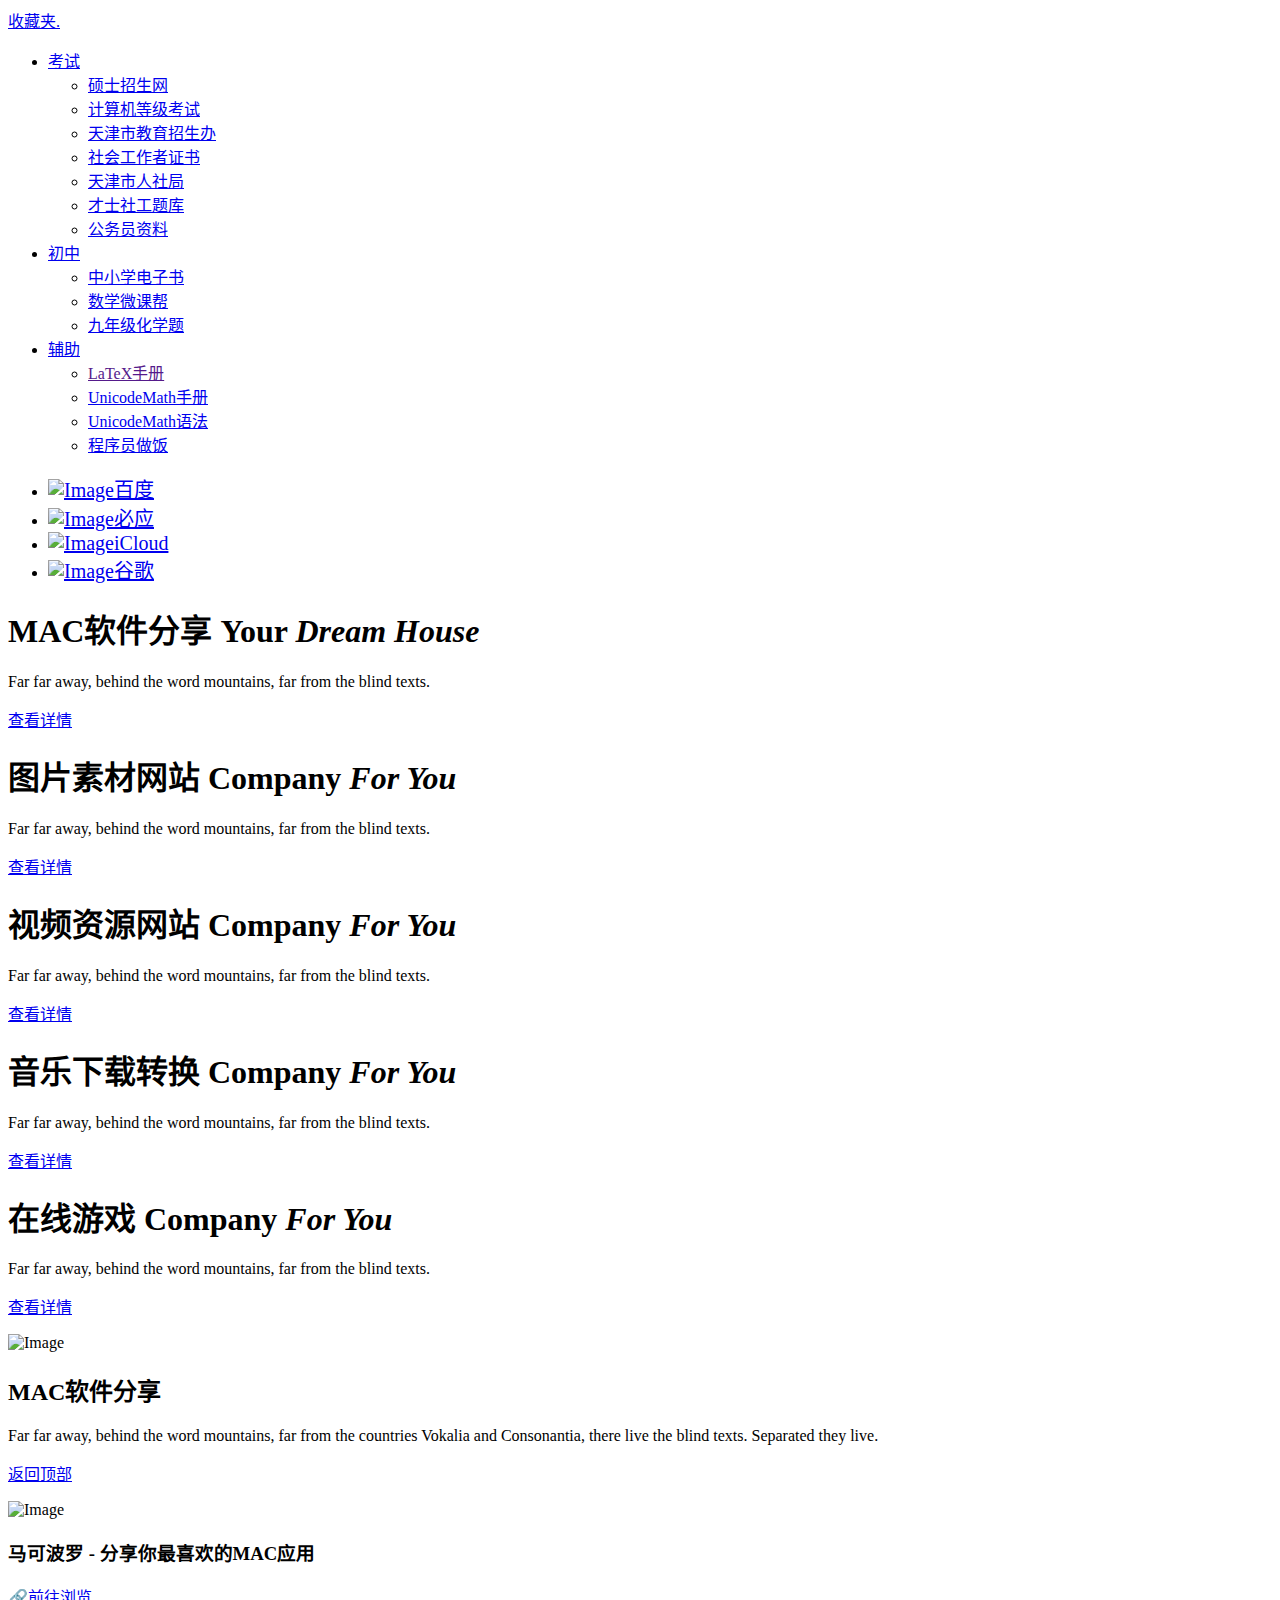
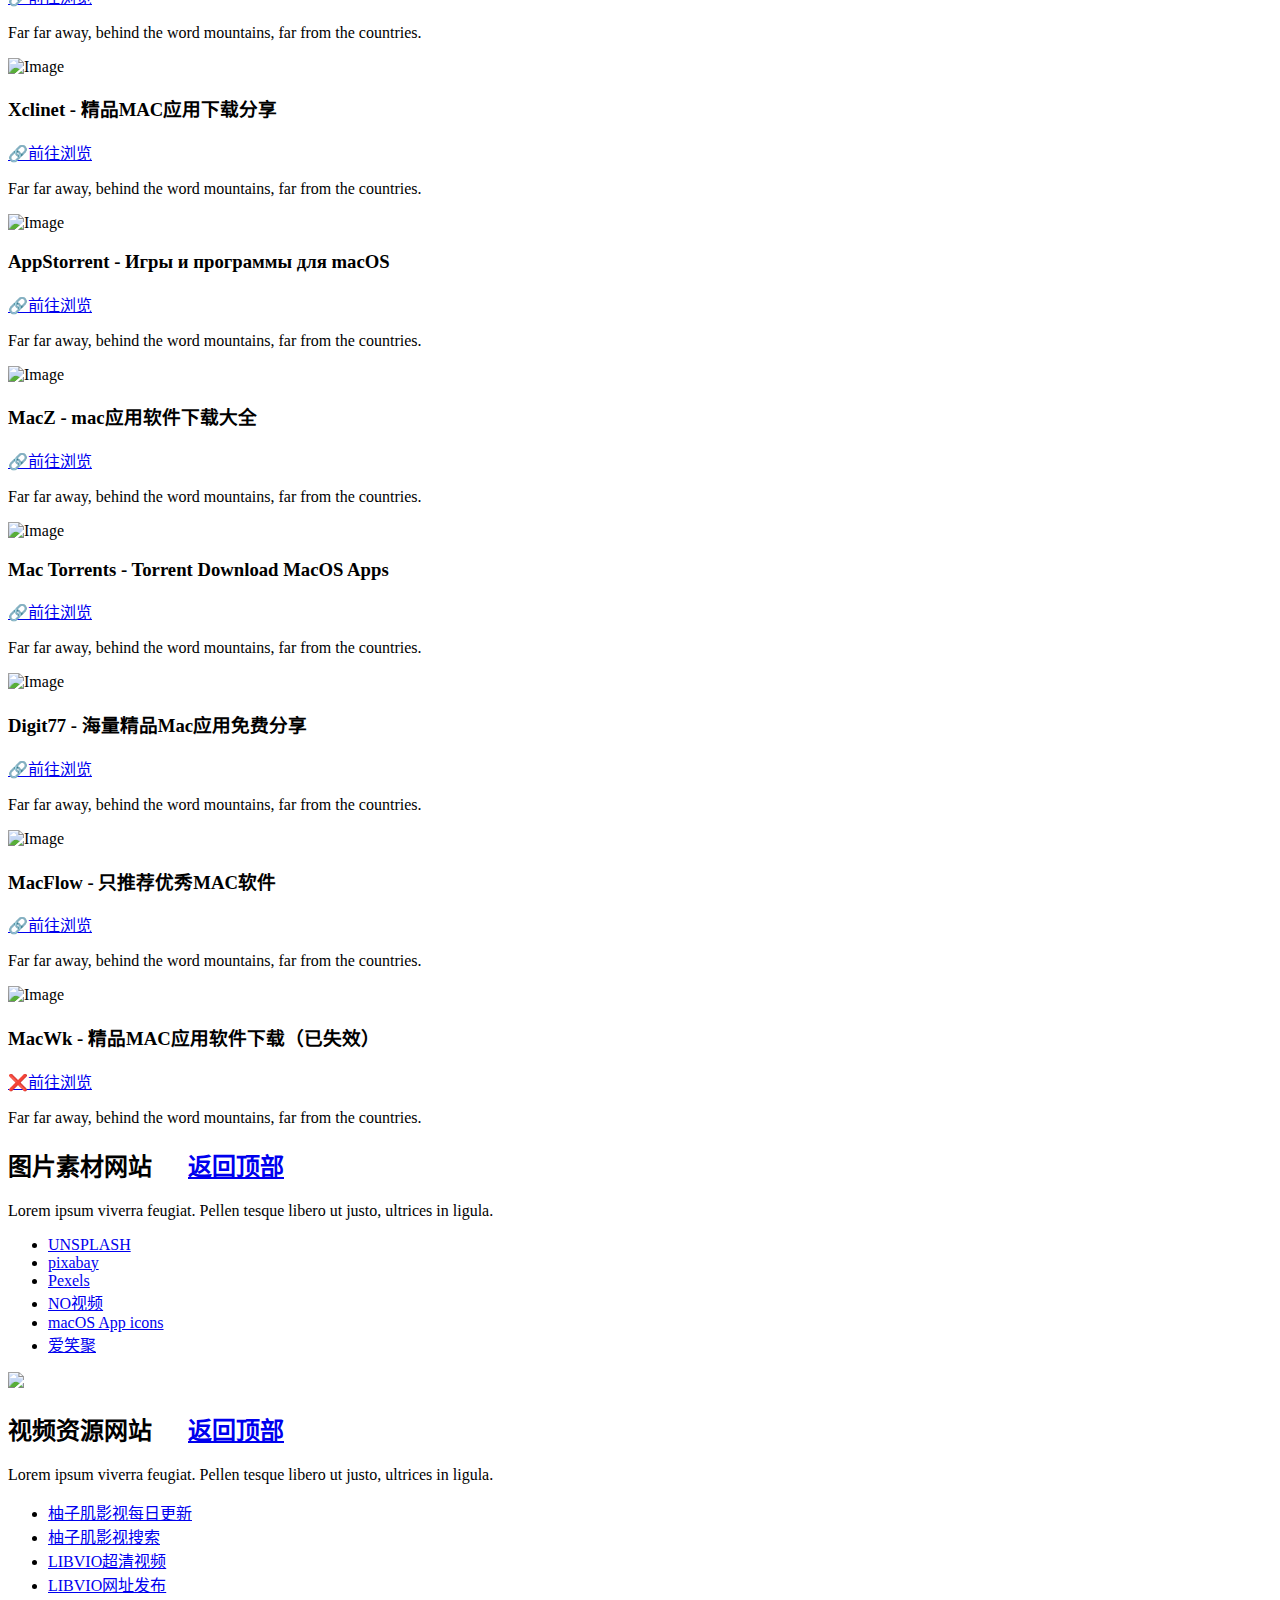
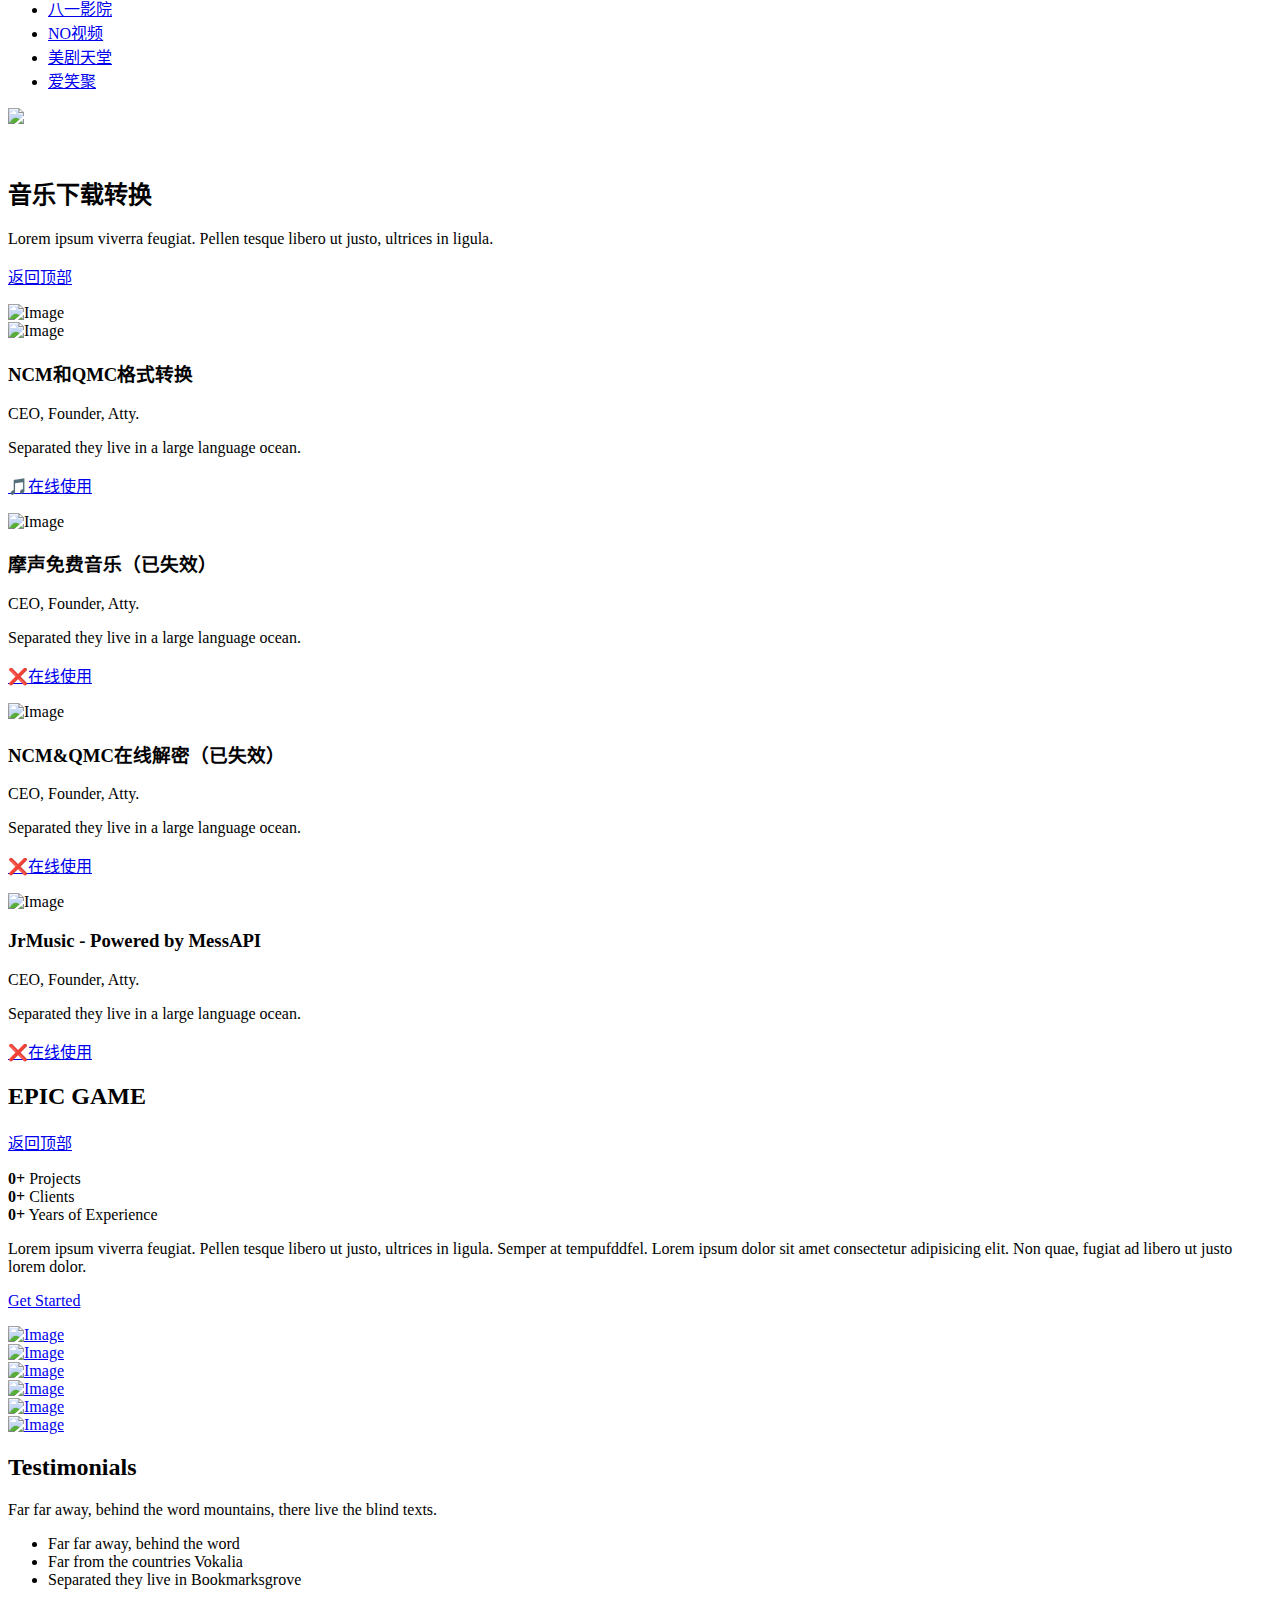
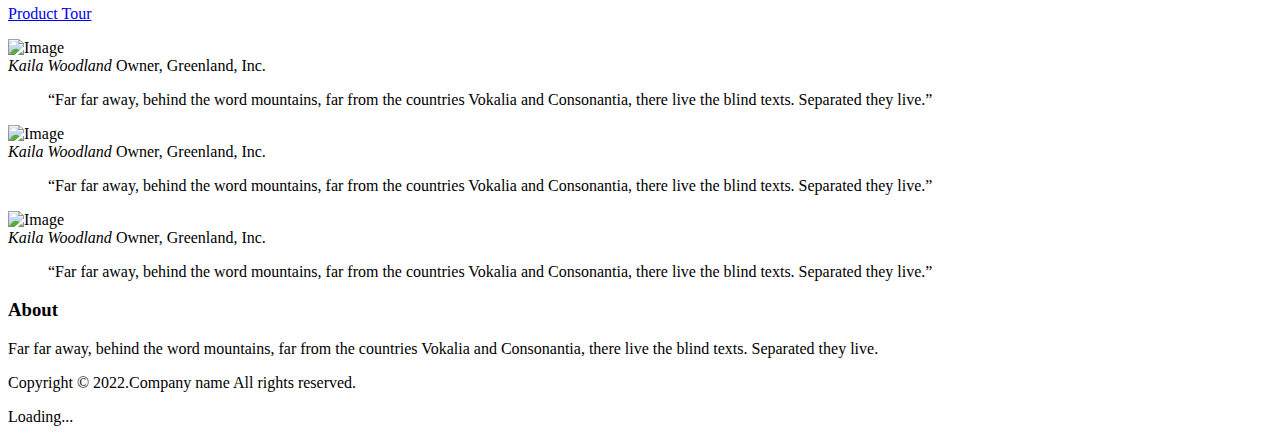
==== commit 5aa89cf5: "Add files via upload" ====
--- a/index.html
+++ b/index.html
@@ -1,507 +1,507 @@
-
-<!doctype html>
-<html lang="zh-CN">
-<head>
-<meta charset="utf-8">
-<meta name="viewport" content="width=device-width, initial-scale=1, shrink-to-fit=no">
-<meta name="author" content="Untree.co">
-
-<meta name="description" content="收藏一些常用的网站">
-<meta name="keywords" content="收藏夹">
-<link rel="preconnect" href="https://fonts.gstatic.com/">
-<link href="css/css2.css" rel="stylesheet">
-<link rel="stylesheet" href="css/bootstrap.min.css">
-<link rel="stylesheet" href="css/owl.carousel.min.css">
-<link rel="stylesheet" href="css/owl.theme.default.min.css">
-<link rel="stylesheet" href="css/style.css">
-<link rel="stylesheet" href="css/style1.css">
-<link rel="stylesheet" href="css/flaticon.css">
-<link rel="stylesheet" href="css/jquery.fancybox.min.css">
-<link rel="stylesheet" href="css/aos.css">
-<link rel="stylesheet" href="css/style2.css">
-<title>收藏夹｜收藏一些常用的网站</title>
-</head>
-<body>
-
-	
-<div class="site-mobile-menu site-navbar-target">
-<div class="site-mobile-menu-header">
-<div class="site-mobile-menu-close">
-<span class="icofont-close js-menu-toggle"></span>
-</div>
-</div>
-<div class="site-mobile-menu-body"></div>
-</div>
-<nav class="site-nav">
-<div class="container">
-<div class="row align-items-center">
-<div class="logo">
-<a href="收藏夹.html" class="text-black">收藏夹<span class="text-black">.</span></a>
-</div>
-<div class="col-12 col-sm-12 col-lg-12 site-navigation text-left">
-<ul class="js-clone-nav d-none d-lg-inline-block text-left site-menu">
-<li class="has-children">
-<a href="#">考试</a>
-<ul class="dropdown">
-<li><a href="https://yz.chsi.com.cn/user/center.jsp">硕士招生网</a></li>
-<li><a href="https://ncre.neea.edu.cn">计算机等级考试</a></li>
-<li><a href="http://www.zhaokao.net/shks/index.shtml">天津市教育招生办</a></li>
-<li><a href="http://zg.cpta.com.cn/examfront/login/saveLogin.htm#">社会工作者证书</a></li>
-<li><a href="https://hrss.tj.gov.cn/jsdw/rsksw/tzgg4/">天津市人社局</a></li>
-<li><a href="https://www.caishi.cn/login?redirect=%2FquestionCenter">才士社工题库</a></li>
-<li><a href="https://www.yuque.com/xiaoheihai-w7eof/bydph6/mmgv4l?#">公务员资料</a></li>
-</ul>
-</li>
-<li class="has-children">
-<a href="#">初中</a>
-<ul class="dropdown">
-<li><a href="http://www.kjzhan.com/dzkb/yuwen/">中小学电子书</a></li>
-<li><a href="https://space.bilibili.com/351583506?spm_id_from=333.337.0.0">数学微课帮</a></li>
-<li><a href="https://wenku.baidu.com/view/4d14ffd487c24028905fc37a?aggId=034aeb77534de518964bcf84b9d528ea80c72f77&fr=catalogMain&vst2nd=1&_wkts_=1668143784759">九年级化学题</a></li>
-</ul>
-</li>
-<li class="has-children">
-<a href="#">辅助</a>
-<ul class="dropdown">
-<li><a href="">LaTeX手册</a></li>
-<li><a href="https://zhuanlan.zhihu.com/p/393384688">UnicodeMath手册</a></li>
-<li><a href="https://blog.csdn.net/weixin_44224652/article/details/110673138">UnicodeMath语法</a></li>
-<li><a href="https://github.com/anduin2017/howtocook">程序员做饭</a></li>
-</ul>
-</li>
-<span style="margin-left:30px;"></span>
-<li><a href="https://www.baidu.com" style="font-size:20px;"><img src="收藏夹/picture/Baidu.png" alt="Image">百度</a></li>
-<li><a href="https://cn.bing.com" style="font-size:20px;"><img src="收藏夹/picture/Bing.png" alt="Image">必应</a></li>
-<li><a href="https://www.icloud.com" style="font-size:20px;"><img src="收藏夹/picture/iCloud.png" alt="Image">iCloud</a></li>
-<li><a href="https://www.google.com" style="font-size:20px;"><img src="收藏夹/picture/Google.png" alt="Image">谷歌</a></li>
-<a href="#" class="burger  ml-auto site-menu-toggle js-menu-toggle d-block d-lg-none dark" data-toggle="collapse" data-target="#main-navbar">
-<span></span>
-</a>
-</div>
-</div>
-</div> 
-</nav> 
-
-
-<div class="untree_co-slider">
-<div class="slider-direction-wrap">
-<div class="slider-direction" data-aos="fade-right">
-<a href="#" class="custom-owl-prev-heading"><span class="icon-arrow_back"></span></a>
-<a href="#" class="custom-owl-next-heading"><span class="icon-arrow_forward"></span></a>
-</div>
-</div>
-<div class="image-slider-wrap">
-<div class="image-slider">
-<div class="item active" style="background-image: url('收藏夹/picture/封面3.png')"></div>
-</div>
-</div>
-<div class="container" data-aos="fade-up">
-<div class="row align-items-center">
-<div class="col-lg-5 ">
-<div class="slider-heading owl-carousel js-slider-heading no-nav">
-<div>
-<h1 class="mb-4"><span class="d-block">MAC软件分享</span> Your <i>Dream House</i></h1>
-<p class="mb-4">Far far away, behind the word mountains, far from the blind texts. </p>
-<p><a href="#MAC软件分享" class="btn btn-primary">查看详情</a></p>
-</div>
-<div>
-<h1 class="mb-4"><span class="d-block">图片素材网站</span> Company <i>For You</i></h1>
-<p class="mb-4">Far far away, behind the word mountains, far from the blind texts. </p>
-<p><a href="#图片素材网站" class="btn btn-primary">查看详情</a></p>
-</div>
-<div>
-<h1 class="mb-4"><span class="d-block">视频资源网站</span> Company <i>For You</i></h1>
-<p class="mb-4">Far far away, behind the word mountains, far from the blind texts. </p>
-<p><a href="#视频资源网站" class="btn btn-primary">查看详情</a></p>
-</div>
-<div>
-<h1 class="mb-4"><span class="d-block">音乐下载转换</span> Company <i>For You</i></h1>
-<p class="mb-4">Far far away, behind the word mountains, far from the blind texts. </p>
-<p><a href="#音乐下载转换" class="btn btn-primary">查看详情</a></p>
-</div>
-<div>
-<h1 class="mb-4"><span class="d-block">在线游戏</span> Company <i>For You</i></h1>
-<p class="mb-4">Far far away, behind the word mountains, far from the blind texts. </p>
-<p><a href="#在线游戏" class="btn btn-primary">查看详情</a></p>
-</div>
-</div>
-</div>
-</div>
-</div>
-</div>
-
-
-<div id="MAC软件分享"></div>
-<div class="site-section">
-<div class="container">
-<div class="row">
-<div class="col-lg-3 pt-3 mb-4 mb-lg-0" data-aos="fade-up">
-<img src="收藏夹/picture/MAC软件分享.png" alt="Image" class="img-fluid">
-<h2 class="heading font-weight-bold">MAC软件分享</h2>
-<p class="mb-4">Far far away, behind the word mountains, far from the countries Vokalia and Consonantia, there live the blind texts. Separated they live.</p>
-<p><a href="#" class="btn btn-primary">返回顶部</a></p>
-</div>
-<div class="col-lg-9">
-<div class="row no-gutters">
-<div class="col-6 col-md-6 col-lg-4">
-<div class="service-item active" data-aos="fade-up" data-aos-delay="0">
-<img src="收藏夹/picture/icon-1.png" alt="Image" class="img-fluid">
-<h3>马可波罗 - 分享你最喜欢的MAC应用</h3>
-<p><a href="https://www.macbl.com">🔗前往浏览</a><p>
-<p>Far far away, behind the word mountains, far from the countries.</p>
-</div>
-</div>
-<div class="col-6 col-md-6 col-lg-4">
-<div class="service-item" data-aos="fade-up" data-aos-delay="100">
-<img src="收藏夹/picture/icon-2.png" alt="Image" class="img-fluid">
-<h3>Xclinet - 精品MAC应用下载分享</h3>
-<p><a href="https://xclient.info">🔗前往浏览</a><p>
-<p>Far far away, behind the word mountains, far from the countries.</p>
-</div>
-</div>
-<div class="col-6 col-md-6 col-lg-4">
-<div class="service-item" data-aos="fade-up" data-aos-delay="200">
-<img src="收藏夹/picture/icon-3.png" alt="Image" class="img-fluid">
-<h3>AppStorrent - Игры и программы для macOS</h3>
-<p><a href="https://appstorrent.ru">🔗前往浏览</a><p>
-<p>Far far away, behind the word mountains, far from the countries.</p>
-</div>
-</div>
-<div class="col-6 col-md-6 col-lg-4">
-<div class="service-item" data-aos="fade-up" data-aos-delay="0">
-<img src="收藏夹/picture/icon-4.png" alt="Image" class="img-fluid">
-<h3>MacZ - mac应用软件下载大全</h3>
-<p><a href="https://www.macz.com">🔗前往浏览</a><p>
-<p>Far far away, behind the word mountains, far from the countries.</p>
-</div>
-</div>
-<div class="col-6 col-md-6 col-lg-4">
-<div class="service-item" data-aos="fade-up" data-aos-delay="100">
-<img src="收藏夹/picture/icon-5.png" alt="Image" class="img-fluid">
-<h3>Mac Torrents - Torrent Download MacOS Apps</h3>
-<p><a href="https://www.torrentmac.net">🔗前往浏览</a><p>
-<p>Far far away, behind the word mountains, far from the countries.</p>
-</div>
-</div>
-<div class="col-6 col-md-6 col-lg-4">
-<div class="service-item" data-aos="fade-up" data-aos-delay="200">
-<img src="收藏夹/picture/icon-6.png" alt="Image" class="img-fluid">
-<h3>Digit77 - 海量精品Mac应用免费分享</h3>
-<p><a href="https://www.digit77.com">🔗前往浏览</a><p>
-<p>Far far away, behind the word mountains, far from the countries.</p>
-</div>
-</div>
-<div class="col-6 col-md-6 col-lg-4">
-<div class="service-item" data-aos="fade-up" data-aos-delay="200">
-<img src="收藏夹/picture/icon-6.png" alt="Image" class="img-fluid">
-<h3>MacFlow - 只推荐优秀MAC软件</h3>
-<p><a href="https://macflow.net">🔗前往浏览</a><p>
-<p>Far far away, behind the word mountains, far from the countries.</p>
-</div>
-</div>
-<div class="col-6 col-md-6 col-lg-4">
-<div class="service-item" data-aos="fade-up" data-aos-delay="0">
-<img src="收藏夹/picture/icon-4.png" alt="Image" class="img-fluid">
-<h3>MacWk - 精品MAC应用软件下载（已失效）</h3>
-<p><a href="https://macwk.com">❌前往浏览</a><p>
-<p>Far far away, behind the word mountains, far from the countries.</p>
-</div>
-</div>
-</div>
-</div>
-</div>
-</div>
-</div>
-
-
-<div id="图片素材网站"></div>
-<div class="site-section bg-light">
-<div class="container">
-<div class="row align-items-center">
-<div class="col-lg-6" data-aos="fade-up" data-aos-delay="0">
-<h2 class="mb-4 heading font-weight-bold">图片素材网站 
-<span style="margin-left:30px;"></span><a href="#" class="btn btn-primary">返回顶部</a>
-</h2>
-<p class="mb-4">Lorem ipsum viverra feugiat. Pellen tesque libero ut justo, ultrices in ligula.</p>
-<ul class="list-unstyled two-col">
-<li><a href="https://unsplash.com/">UNSPLASH</a></li>
-<li><a href="https://pixabay.com/">pixabay</a></li>
-<li><a href="https://www.pexels.com/zh-cn/">Pexels</a></li>
-<li><a href="https://www.novipnoad.com">NO视频</a></li>
-<li><a href="https://macosicons.com/#/">macOS App icons</a></li>
-<li><a href="https://www.axjhi.com">爱笑聚</a></li>
-</ul>
-</div>
-<div class="col-lg-6 order-1 mb-4" data-aos="fade-up" data-aos-delay="100">
-<img src="收藏夹/picture/图片素材网站.jpg" class="img-fluid custom-rounded">
-</div>
-</div>
-</div>
-</div>
-
-
-<div id="视频资源网站"></div>
-<div class="site-section">
-<div class="container">
-<div class="row align-items-center">
-<div class="col-lg-6 order-2 pl-lg-5" data-aos="fade-up" data-aos-delay="0">
-<h2 class="mb-4 heading font-weight-bold">视频资源网站
-<span style="margin-left:30px;"></span><a href="#" class="btn btn-primary">返回顶部</a>
-</h2>
-<p class="mb-4">Lorem ipsum viverra feugiat. Pellen tesque libero ut justo, ultrices in ligula.</p>
-<ul class="list-unstyled two-col">
-<li><a href="https://thoughts.teambition.com/share/620d3229e1efe90041f87445">柚子肌影视每日更新</a></li>
-<li><a href="http://m.yzjfilm.cn/app/index.html?id=200616nc">柚子肌影视搜索</a></li>
-<li><a href="https://www.libvio.me">LIBVIO超清视频</a></li>
-<li><a href="https://www.nftvio.net">LIBVIO网址发布</a></li>
-<li><a href="https://www.81kan.com">八一影院</a></li>
-<li><a href="https://www.novipnoad.com">NO视频</a></li>
-<li><a href="https://www.meijutt.tv">美剧天堂</a></li>
-<li><a href="https://www.axjhi.com">爱笑聚</a></li>
-</ul>
-</div>
-<div class="col-lg-6 order-1 mb-4" data-aos="fade-up" data-aos-delay="100">
-<img src="收藏夹/picture/视频资源网站.jpg" class="img-fluid custom-rounded">
-</div>
-</div>
-</div>
-</div>
-</div>
-
-
-<div id="音乐下载转换"></div>
-<div class="site-section bg-light">
-<div class="container">
-<div class="row">
-<div class="col-lg-7 mx-auto text-center pl-lg-5 " data-aos="fade-up" data-aos-delay="0">
-<h2 class="mb-4 heading font-weight-bold"><br>音乐下载转换</h2>
-<p class="mb-4">Lorem ipsum viverra feugiat. Pellen tesque libero ut justo, ultrices in ligula.</p>
-<p><a href="#" class="btn btn-primary">返回顶部</a></p>
-</div>
-<div class="col-lg-3 pt-3 mb-4 mb-lg-0" data-aos="fade-up">
-<img src="收藏夹/picture/音乐下载转换.png" alt="Image" align=“top” class="img-fluid">
-</div>
-</div>
-<div class="site-section slider-team-wrap bg-light">
-<div class="container">
-<div class="slider-team owl-carousel no-nav owl-3-slider">
-<div class="team">
-<div class="pic">
-<img src="收藏夹/picture/landscape-1.jpg" alt="Image" class="img-fluid">
-</div>
-<h3 clas=""><span class="">NCM和QMC格式转换</h3>
-<span class="d-block position">CEO, Founder, Atty.</span>
-<p>Separated they live in a large language ocean.</p>
-<p class="mb-0"><a href="http://www.ncmqmc.com" class="more dark">🎵在线使用<span class="icon-arrow_forward"></span></a></p>
-</div>
-<div class="team">
-<div class="pic">
-<img src="收藏夹/picture/landscape-1.jpg" alt="Image" class="img-fluid">
-</div>
-<h3 clas=""><span class="">摩声免费音乐（已失效）</h3>
-<span class="d-block position">CEO, Founder, Atty.</span>
-<p>Separated they live in a large language ocean.</p>
-<p class="mb-0"><a href="#" class="more dark">❌在线使用<span class="icon-arrow_forward"></span></a></p>
-</div>
-<div class="team">
-<div class="pic">
-<img src="收藏夹/picture/landscape-1.jpg" alt="Image" class="img-fluid">
-</div>
-<h3 clas=""><span class="">NCM&QMC在线解密（已失效）</h3>
-<span class="d-block position">CEO, Founder, Atty.</span>
-<p>Separated they live in a large language ocean.</p>
-<p class="mb-0"><a href="http://moresound.tk/music/" class="more dark">❌在线使用<span class="icon-arrow_forward"></span></a></p>
-</div>
-<div class="team">
-<div class="pic">
-<img src="收藏夹/picture/landscape-1.jpg" alt="Image" class="img-fluid">
-</div>
-<h3 clas=""><span class="">JrMusic - Powered by MessAPI</h3>
-<span class="d-block position">CEO, Founder, Atty.</span>
-<p>Separated they live in a large language ocean.</p>
-<p class="mb-0"><a href="hhttps://demo.joyrunc.com" class="more dark">❌在线使用<span class="icon-arrow_forward"></span></a></p>
-</div>
-</div>
-<div class="row mb-5 align-items-center">
-<div class="col-md-6">
-<h2 class="font-weight-bold"></h2>
-</div>
-<div class="col-md-6 text-left text-md-right">
-<div class="slider-nav">
-<a href="#" class="js-prev js-custom-prev-v2"><span class="icon-arrow_back"></span></a>
-<a href="#" class="js-next js-custom-next-v2"><span class="icon-arrow_forward"></span></a>
-</div> 
-</div>
-</div>
-</div> 
-</div> 
-</div>
-
-
-<div id="在线游戏"></div>
-<div class="site-section overlay site-cover-2" style="background-image: url('收藏夹/picture/EPIC.jpg')">
-<div class="container">
-<div class="row">
-<div class="col-lg-7 mx-auto text-center" data-aos="fade-up" data-aos-delay="0">
-<h2 class="text-white mb-4">EPIC GAME</h2>
-<p class="mb-0"><a href="#" rel="noopener" class="btn btn-primary">返回顶部</a></p>
-</div>
-</div>
-</div>
-</div>
-
-
-<div class="site-section count-numbers">
-<div class="container">
-<div class="row align-items-center">
-<div class="col-lg-6 order-2 pl-lg-5" data-aos="fade-up" data-aos-delay="0">
-<div class="row mb-3">
-<div class="col-6 col-md-4 col-lg-4">
-<strong class="custom-display-3 text-black d-block counter"><span data-number="219">0</span>+</strong>
-<span>Projects</span>
-</div>
-<div class="col-6 col-md-4 col-lg-4">
-<strong class="custom-display-3 text-black d-block counter"><span data-number="982">0</span>+</strong>
-<span>Clients</span>
-</div>
-<div class="col-6 col-md-4 col-lg-4">
-<strong class="custom-display-3 text-black d-block counter"><span data-number="25">0</span>+</strong>
-<span>Years of Experience</span>
-</div>
-</div>
-<p class="mb-4">Lorem ipsum viverra feugiat. Pellen tesque libero ut justo, ultrices in ligula. Semper at tempufddfel. Lorem ipsum dolor sit amet consectetur adipisicing elit. Non quae, fugiat ad libero ut justo lorem dolor.</p>
-<p><a href="#" class="btn btn-primary">Get Started</a></p>
-</div>
-<div class="col-lg-6 order-1">
-<div class="row">
-<div class="col-6 col-md-4 mb-4 col-lg-4" data-aos="fade-up" data-aos-delay="0">
-<a href="收藏夹/picture/landscape-1.jpg" data-fancybox="gal" class="fancybox hover-float"><img src="收藏夹/picture/sq-1.jpg" alt="Image" class="img-fluid custom-rounded"></a>
-</div>
-<div class="col-6 col-md-4 mb-4 col-lg-4" data-aos="fade-up" data-aos-delay="100">
-<a href="收藏夹/picture/landscape-1.jpg" data-fancybox="gal" class="fancybox hover-float"><img src="收藏夹/picture/sq-2.jpg" alt="Image" class="img-fluid custom-rounded"></a>
-</div>
-<div class="col-6 col-md-4 mb-4 col-lg-4" data-aos="fade-up" data-aos-delay="200">
-<a href="收藏夹/picture/landscape-1.jpg" data-fancybox="gal" class="fancybox hover-float"><img src="收藏夹/picture/sq-3.jpg" alt="Image" class="img-fluid custom-rounded"></a>
-</div>
-<div class="col-6 col-md-4 mb-4 col-lg-4" data-aos="fade-up" data-aos-delay="0">
-<a href="收藏夹/picture/landscape-1.jpg" data-fancybox="gal" class="fancybox hover-float"><img src="收藏夹/picture/sq-4.jpg" alt="Image" class="img-fluid custom-rounded"></a>
-</div>
-<div class="col-6 col-md-4 mb-4 col-lg-4" data-aos="fade-up" data-aos-delay="100">
-<a href="收藏夹/picture/landscape-1.jpg" data-fancybox="gal" class="fancybox hover-float"><img src="收藏夹/picture/sq-5.jpg" alt="Image" class="img-fluid custom-rounded"></a>
-</div>
-<div class="col-6 col-md-4 mb-4 col-lg-4" data-aos="fade-up" data-aos-delay="200">
-<a href="收藏夹/picture/landscape-1.jpg" data-fancybox="gal" class="fancybox hover-float"><img src="收藏夹/picture/sq-6.jpg" alt="Image" class="img-fluid custom-rounded"></a>
-</div>
-</div>
-</div>
-</div>
-</div>
-
-
-<div class="testimonial-section bg-light">
-<div class="container">
-<div class="row align-items-center justify-content-between">
-<div class="col-lg-4 mb-5 section-title" data-aos="fade-up" data-aos-delay="0">
-<h2 class="mb-4 font-weight-bold heading">Testimonials</h2>
-<p class="mb-4">Far far away, behind the word mountains, there live the blind texts. </p>
-<ul class="list-unstyled list-check primary mb-5">
-<li>Far far away, behind the word</li>
-<li>Far from the countries Vokalia</li>
-<li>Separated they live in Bookmarksgrove</li>
-</ul>
-<p><a href="#" class="btn btn-primary">Product Tour</a></p>
-</div>
-<div class="col-lg-7" data-aos="fade-up" data-aos-delay="100">
-<div class="testimonial--wrap">
-<div class="owl-single owl-carousel no-dots no-nav">
-<div class="testimonial-item">
-<div class="d-flex align-items-center mb-4">
-<div class="photo mr-3">
-<img src="static/picture/person_4-min.jpg" alt="Image" class="img-fluid">
-</div>
-<div class="author">
-<cite class="d-block mb-0">Kaila Woodland</cite>
-<span>Owner, Greenland, Inc.</span>
-</div>
-</div>
-<blockquote>
-<p>&ldquo;Far far away, behind the word mountains, far from the countries Vokalia and Consonantia, there live the blind texts. Separated they live.&rdquo;</p>
-</blockquote>
-</div>
-<div class="testimonial-item">
-<div class="d-flex align-items-center mb-4">
-<div class="photo mr-3">
-<img src="static/picture/person_1-min.jpg" alt="Image" class="img-fluid">
-</div>
-<div class="author">
-<cite class="d-block mb-0">Kaila Woodland</cite>
-<span>Owner, Greenland, Inc.</span>
-</div>
-</div>
-<blockquote>
-<p>&ldquo;Far far away, behind the word mountains, far from the countries Vokalia and Consonantia, there live the blind texts. Separated they live.&rdquo;</p>
-</blockquote>
-</div>
-<div class="testimonial-item">
-<div class="d-flex align-items-center mb-4">
-<div class="photo mr-3">
-<img src="static/picture/person_2-min.jpg" alt="Image" class="img-fluid">
-</div>
-<div class="author">
-<cite class="d-block mb-0">Kaila Woodland</cite>
-<span>Owner, Greenland, Inc.</span>
-</div>
-</div>
-<blockquote>
-<p>&ldquo;Far far away, behind the word mountains, far from the countries Vokalia and Consonantia, there live the blind texts. Separated they live.&rdquo;</p>
-</blockquote>
-</div>
-</div>
-</div>
-</div>
-</div>
-</div>
-</div>
-
-
-<div class="site-footer">
-<div class="container">
-<div class="row justify-content-between">
-<div class="col-lg-4">
-<div class="widget">
-<h3>About</h3>
-<p>Far far away, behind the word mountains, far from the countries Vokalia and Consonantia, there live the blind texts. Separated they live.</p>
-</div>
-</div>
-</div>
-<div class="row justify-content-center text-center copyright">
-<div class="col-md-8">
-<p>Copyright &copy; 2022.Company name All rights reserved.</p>
-</div>
-</div>
-</div>
-</div>
-
-
-<div id="overlayer"></div>
-<div class="loader">
-<div class="spinner-border" role="status">
-<span class="sr-only">Loading...</span>
-</div>
-</div>
-<script src="收藏夹/js/jquery-3.5.1.min.js" type="6b5c56cd8faddc3b057efe48-text/javascript"></script>
-<script src="收藏夹/js/jquery-migrate-3.0.0.min.js" type="6b5c56cd8faddc3b057efe48-text/javascript"></script>
-<script src="收藏夹/js/popper.min.js" type="6b5c56cd8faddc3b057efe48-text/javascript"></script>
-<script src="收藏夹/js/bootstrap.min.js" type="6b5c56cd8faddc3b057efe48-text/javascript"></script>
-<script src="收藏夹/js/owl.carousel.min.js" type="6b5c56cd8faddc3b057efe48-text/javascript"></script>
-<script src="收藏夹/js/aos.js" type="6b5c56cd8faddc3b057efe48-text/javascript"></script>
-<script src="收藏夹/js/imagesloaded.pkgd.js" type="6b5c56cd8faddc3b057efe48-text/javascript"></script>
-<script src="收藏夹/js/isotope.pkgd.min.js" type="6b5c56cd8faddc3b057efe48-text/javascript"></script>
-<script src="收藏夹/js/jquery.animateNumber.min.js" type="6b5c56cd8faddc3b057efe48-text/javascript"></script>
-<script src="收藏夹/js/jquery.stellar.min.js" type="6b5c56cd8faddc3b057efe48-text/javascript"></script>
-<script src="收藏夹/js/jquery.waypoints.min.js" type="6b5c56cd8faddc3b057efe48-text/javascript"></script>
-<script src="收藏夹/js/jquery.fancybox.min.js" type="6b5c56cd8faddc3b057efe48-text/javascript"></script>
-<script src="收藏夹/js/custom.js" type="6b5c56cd8faddc3b057efe48-text/javascript"></script>
+
+<!doctype html>
+<html lang="zh-CN">
+<head>
+<meta charset="utf-8">
+<meta name="viewport" content="width=device-width, initial-scale=1, shrink-to-fit=no">
+<meta name="author" content="Untree.co">
+
+<meta name="description" content="收藏一些常用的网站">
+<meta name="keywords" content="收藏夹">
+<link rel="preconnect" href="https://fonts.gstatic.com/">
+<link href="收藏夹/css/css2.css" rel="stylesheet">
+<link rel="stylesheet" href="收藏夹/css/bootstrap.min.css">
+<link rel="stylesheet" href="收藏夹/css/owl.carousel.min.css">
+<link rel="stylesheet" href="收藏夹/css/owl.theme.default.min.css">
+<link rel="stylesheet" href="收藏夹/css/style.css">
+<link rel="stylesheet" href="收藏夹/css/style1.css">
+<link rel="stylesheet" href="收藏夹/css/flaticon.css">
+<link rel="stylesheet" href="收藏夹/css/jquery.fancybox.min.css">
+<link rel="stylesheet" href="收藏夹/css/aos.css">
+<link rel="stylesheet" href="收藏夹/css/style2.css">
+<title>收藏夹｜收藏一些常用的网站</title>
+</head>
+<body>
+
+	
+<div class="site-mobile-menu site-navbar-target">
+<div class="site-mobile-menu-header">
+<div class="site-mobile-menu-close">
+<span class="icofont-close js-menu-toggle"></span>
+</div>
+</div>
+<div class="site-mobile-menu-body"></div>
+</div>
+<nav class="site-nav">
+<div class="container">
+<div class="row align-items-center">
+<div class="logo">
+<a href="收藏夹.html" class="text-black">收藏夹<span class="text-black">.</span></a>
+</div>
+<div class="col-12 col-sm-12 col-lg-12 site-navigation text-left">
+<ul class="js-clone-nav d-none d-lg-inline-block text-left site-menu">
+<li class="has-children">
+<a href="#">考试</a>
+<ul class="dropdown">
+<li><a href="https://yz.chsi.com.cn/user/center.jsp">硕士招生网</a></li>
+<li><a href="https://ncre.neea.edu.cn">计算机等级考试</a></li>
+<li><a href="http://www.zhaokao.net/shks/index.shtml">天津市教育招生办</a></li>
+<li><a href="http://zg.cpta.com.cn/examfront/login/saveLogin.htm#">社会工作者证书</a></li>
+<li><a href="https://hrss.tj.gov.cn/jsdw/rsksw/tzgg4/">天津市人社局</a></li>
+<li><a href="https://www.caishi.cn/login?redirect=%2FquestionCenter">才士社工题库</a></li>
+<li><a href="https://www.yuque.com/xiaoheihai-w7eof/bydph6/mmgv4l?#">公务员资料</a></li>
+</ul>
+</li>
+<li class="has-children">
+<a href="#">初中</a>
+<ul class="dropdown">
+<li><a href="http://www.kjzhan.com/dzkb/yuwen/">中小学电子书</a></li>
+<li><a href="https://space.bilibili.com/351583506?spm_id_from=333.337.0.0">数学微课帮</a></li>
+<li><a href="https://wenku.baidu.com/view/4d14ffd487c24028905fc37a?aggId=034aeb77534de518964bcf84b9d528ea80c72f77&fr=catalogMain&vst2nd=1&_wkts_=1668143784759">九年级化学题</a></li>
+</ul>
+</li>
+<li class="has-children">
+<a href="#">辅助</a>
+<ul class="dropdown">
+<li><a href="">LaTeX手册</a></li>
+<li><a href="https://zhuanlan.zhihu.com/p/393384688">UnicodeMath手册</a></li>
+<li><a href="https://blog.csdn.net/weixin_44224652/article/details/110673138">UnicodeMath语法</a></li>
+<li><a href="https://github.com/anduin2017/howtocook">程序员做饭</a></li>
+</ul>
+</li>
+<span style="margin-left:30px;"></span>
+<li><a href="https://www.baidu.com" style="font-size:20px;"><img src="收藏夹/picture/Baidu.png" alt="Image">百度</a></li>
+<li><a href="https://cn.bing.com" style="font-size:20px;"><img src="收藏夹/picture/Bing.png" alt="Image">必应</a></li>
+<li><a href="https://www.icloud.com" style="font-size:20px;"><img src="收藏夹/picture/iCloud.png" alt="Image">iCloud</a></li>
+<li><a href="https://www.google.com" style="font-size:20px;"><img src="收藏夹/picture/Google.png" alt="Image">谷歌</a></li>
+<a href="#" class="burger  ml-auto site-menu-toggle js-menu-toggle d-block d-lg-none dark" data-toggle="collapse" data-target="#main-navbar">
+<span></span>
+</a>
+</div>
+</div>
+</div> 
+</nav> 
+
+
+<div class="untree_co-slider">
+<div class="slider-direction-wrap">
+<div class="slider-direction" data-aos="fade-right">
+<a href="#" class="custom-owl-prev-heading"><span class="icon-arrow_back"></span></a>
+<a href="#" class="custom-owl-next-heading"><span class="icon-arrow_forward"></span></a>
+</div>
+</div>
+<div class="image-slider-wrap">
+<div class="image-slider">
+<div class="item active" style="background-image: url('收藏夹/picture/封面3.png')"></div>
+</div>
+</div>
+<div class="container" data-aos="fade-up">
+<div class="row align-items-center">
+<div class="col-lg-5 ">
+<div class="slider-heading owl-carousel js-slider-heading no-nav">
+<div>
+<h1 class="mb-4"><span class="d-block">MAC软件分享</span> Your <i>Dream House</i></h1>
+<p class="mb-4">Far far away, behind the word mountains, far from the blind texts. </p>
+<p><a href="#MAC软件分享" class="btn btn-primary">查看详情</a></p>
+</div>
+<div>
+<h1 class="mb-4"><span class="d-block">图片素材网站</span> Company <i>For You</i></h1>
+<p class="mb-4">Far far away, behind the word mountains, far from the blind texts. </p>
+<p><a href="#图片素材网站" class="btn btn-primary">查看详情</a></p>
+</div>
+<div>
+<h1 class="mb-4"><span class="d-block">视频资源网站</span> Company <i>For You</i></h1>
+<p class="mb-4">Far far away, behind the word mountains, far from the blind texts. </p>
+<p><a href="#视频资源网站" class="btn btn-primary">查看详情</a></p>
+</div>
+<div>
+<h1 class="mb-4"><span class="d-block">音乐下载转换</span> Company <i>For You</i></h1>
+<p class="mb-4">Far far away, behind the word mountains, far from the blind texts. </p>
+<p><a href="#音乐下载转换" class="btn btn-primary">查看详情</a></p>
+</div>
+<div>
+<h1 class="mb-4"><span class="d-block">在线游戏</span> Company <i>For You</i></h1>
+<p class="mb-4">Far far away, behind the word mountains, far from the blind texts. </p>
+<p><a href="#在线游戏" class="btn btn-primary">查看详情</a></p>
+</div>
+</div>
+</div>
+</div>
+</div>
+</div>
+
+
+<div id="MAC软件分享"></div>
+<div class="site-section">
+<div class="container">
+<div class="row">
+<div class="col-lg-3 pt-3 mb-4 mb-lg-0" data-aos="fade-up">
+<img src="收藏夹/picture/MAC软件分享.png" alt="Image" class="img-fluid">
+<h2 class="heading font-weight-bold">MAC软件分享</h2>
+<p class="mb-4">Far far away, behind the word mountains, far from the countries Vokalia and Consonantia, there live the blind texts. Separated they live.</p>
+<p><a href="#" class="btn btn-primary">返回顶部</a></p>
+</div>
+<div class="col-lg-9">
+<div class="row no-gutters">
+<div class="col-6 col-md-6 col-lg-4">
+<div class="service-item active" data-aos="fade-up" data-aos-delay="0">
+<img src="收藏夹/picture/icon-1.png" alt="Image" class="img-fluid">
+<h3>马可波罗 - 分享你最喜欢的MAC应用</h3>
+<p><a href="https://www.macbl.com">🔗前往浏览</a><p>
+<p>Far far away, behind the word mountains, far from the countries.</p>
+</div>
+</div>
+<div class="col-6 col-md-6 col-lg-4">
+<div class="service-item" data-aos="fade-up" data-aos-delay="100">
+<img src="收藏夹/picture/icon-2.png" alt="Image" class="img-fluid">
+<h3>Xclinet - 精品MAC应用下载分享</h3>
+<p><a href="https://xclient.info">🔗前往浏览</a><p>
+<p>Far far away, behind the word mountains, far from the countries.</p>
+</div>
+</div>
+<div class="col-6 col-md-6 col-lg-4">
+<div class="service-item" data-aos="fade-up" data-aos-delay="200">
+<img src="收藏夹/picture/icon-3.png" alt="Image" class="img-fluid">
+<h3>AppStorrent - Игры и программы для macOS</h3>
+<p><a href="https://appstorrent.ru">🔗前往浏览</a><p>
+<p>Far far away, behind the word mountains, far from the countries.</p>
+</div>
+</div>
+<div class="col-6 col-md-6 col-lg-4">
+<div class="service-item" data-aos="fade-up" data-aos-delay="0">
+<img src="收藏夹/picture/icon-4.png" alt="Image" class="img-fluid">
+<h3>MacZ - mac应用软件下载大全</h3>
+<p><a href="https://www.macz.com">🔗前往浏览</a><p>
+<p>Far far away, behind the word mountains, far from the countries.</p>
+</div>
+</div>
+<div class="col-6 col-md-6 col-lg-4">
+<div class="service-item" data-aos="fade-up" data-aos-delay="100">
+<img src="收藏夹/picture/icon-5.png" alt="Image" class="img-fluid">
+<h3>Mac Torrents - Torrent Download MacOS Apps</h3>
+<p><a href="https://www.torrentmac.net">🔗前往浏览</a><p>
+<p>Far far away, behind the word mountains, far from the countries.</p>
+</div>
+</div>
+<div class="col-6 col-md-6 col-lg-4">
+<div class="service-item" data-aos="fade-up" data-aos-delay="200">
+<img src="收藏夹/picture/icon-6.png" alt="Image" class="img-fluid">
+<h3>Digit77 - 海量精品Mac应用免费分享</h3>
+<p><a href="https://www.digit77.com">🔗前往浏览</a><p>
+<p>Far far away, behind the word mountains, far from the countries.</p>
+</div>
+</div>
+<div class="col-6 col-md-6 col-lg-4">
+<div class="service-item" data-aos="fade-up" data-aos-delay="200">
+<img src="收藏夹/picture/icon-6.png" alt="Image" class="img-fluid">
+<h3>MacFlow - 只推荐优秀MAC软件</h3>
+<p><a href="https://macflow.net">🔗前往浏览</a><p>
+<p>Far far away, behind the word mountains, far from the countries.</p>
+</div>
+</div>
+<div class="col-6 col-md-6 col-lg-4">
+<div class="service-item" data-aos="fade-up" data-aos-delay="0">
+<img src="收藏夹/picture/icon-4.png" alt="Image" class="img-fluid">
+<h3>MacWk - 精品MAC应用软件下载（已失效）</h3>
+<p><a href="https://macwk.com">❌前往浏览</a><p>
+<p>Far far away, behind the word mountains, far from the countries.</p>
+</div>
+</div>
+</div>
+</div>
+</div>
+</div>
+</div>
+
+
+<div id="图片素材网站"></div>
+<div class="site-section bg-light">
+<div class="container">
+<div class="row align-items-center">
+<div class="col-lg-6" data-aos="fade-up" data-aos-delay="0">
+<h2 class="mb-4 heading font-weight-bold">图片素材网站 
+<span style="margin-left:30px;"></span><a href="#" class="btn btn-primary">返回顶部</a>
+</h2>
+<p class="mb-4">Lorem ipsum viverra feugiat. Pellen tesque libero ut justo, ultrices in ligula.</p>
+<ul class="list-unstyled two-col">
+<li><a href="https://unsplash.com/">UNSPLASH</a></li>
+<li><a href="https://pixabay.com/">pixabay</a></li>
+<li><a href="https://www.pexels.com/zh-cn/">Pexels</a></li>
+<li><a href="https://www.novipnoad.com">NO视频</a></li>
+<li><a href="https://macosicons.com/#/">macOS App icons</a></li>
+<li><a href="https://www.axjhi.com">爱笑聚</a></li>
+</ul>
+</div>
+<div class="col-lg-6 order-1 mb-4" data-aos="fade-up" data-aos-delay="100">
+<img src="收藏夹/picture/图片素材网站.jpg" class="img-fluid custom-rounded">
+</div>
+</div>
+</div>
+</div>
+
+
+<div id="视频资源网站"></div>
+<div class="site-section">
+<div class="container">
+<div class="row align-items-center">
+<div class="col-lg-6 order-2 pl-lg-5" data-aos="fade-up" data-aos-delay="0">
+<h2 class="mb-4 heading font-weight-bold">视频资源网站
+<span style="margin-left:30px;"></span><a href="#" class="btn btn-primary">返回顶部</a>
+</h2>
+<p class="mb-4">Lorem ipsum viverra feugiat. Pellen tesque libero ut justo, ultrices in ligula.</p>
+<ul class="list-unstyled two-col">
+<li><a href="https://thoughts.teambition.com/share/620d3229e1efe90041f87445">柚子肌影视每日更新</a></li>
+<li><a href="http://m.yzjfilm.cn/app/index.html?id=200616nc">柚子肌影视搜索</a></li>
+<li><a href="https://www.libvio.me">LIBVIO超清视频</a></li>
+<li><a href="https://www.nftvio.net">LIBVIO网址发布</a></li>
+<li><a href="https://www.81kan.com">八一影院</a></li>
+<li><a href="https://www.novipnoad.com">NO视频</a></li>
+<li><a href="https://www.meijutt.tv">美剧天堂</a></li>
+<li><a href="https://www.axjhi.com">爱笑聚</a></li>
+</ul>
+</div>
+<div class="col-lg-6 order-1 mb-4" data-aos="fade-up" data-aos-delay="100">
+<img src="收藏夹/picture/视频资源网站.jpg" class="img-fluid custom-rounded">
+</div>
+</div>
+</div>
+</div>
+</div>
+
+
+<div id="音乐下载转换"></div>
+<div class="site-section bg-light">
+<div class="container">
+<div class="row">
+<div class="col-lg-7 mx-auto text-center pl-lg-5 " data-aos="fade-up" data-aos-delay="0">
+<h2 class="mb-4 heading font-weight-bold"><br>音乐下载转换</h2>
+<p class="mb-4">Lorem ipsum viverra feugiat. Pellen tesque libero ut justo, ultrices in ligula.</p>
+<p><a href="#" class="btn btn-primary">返回顶部</a></p>
+</div>
+<div class="col-lg-3 pt-3 mb-4 mb-lg-0" data-aos="fade-up">
+<img src="收藏夹/picture/音乐下载转换.png" alt="Image" align=“top” class="img-fluid">
+</div>
+</div>
+<div class="site-section slider-team-wrap bg-light">
+<div class="container">
+<div class="slider-team owl-carousel no-nav owl-3-slider">
+<div class="team">
+<div class="pic">
+<img src="收藏夹/picture/landscape-1.jpg" alt="Image" class="img-fluid">
+</div>
+<h3 clas=""><span class="">NCM和QMC格式转换</h3>
+<span class="d-block position">CEO, Founder, Atty.</span>
+<p>Separated they live in a large language ocean.</p>
+<p class="mb-0"><a href="http://www.ncmqmc.com" class="more dark">🎵在线使用<span class="icon-arrow_forward"></span></a></p>
+</div>
+<div class="team">
+<div class="pic">
+<img src="收藏夹/picture/landscape-1.jpg" alt="Image" class="img-fluid">
+</div>
+<h3 clas=""><span class="">摩声免费音乐（已失效）</h3>
+<span class="d-block position">CEO, Founder, Atty.</span>
+<p>Separated they live in a large language ocean.</p>
+<p class="mb-0"><a href="#" class="more dark">❌在线使用<span class="icon-arrow_forward"></span></a></p>
+</div>
+<div class="team">
+<div class="pic">
+<img src="收藏夹/picture/landscape-1.jpg" alt="Image" class="img-fluid">
+</div>
+<h3 clas=""><span class="">NCM&QMC在线解密（已失效）</h3>
+<span class="d-block position">CEO, Founder, Atty.</span>
+<p>Separated they live in a large language ocean.</p>
+<p class="mb-0"><a href="http://moresound.tk/music/" class="more dark">❌在线使用<span class="icon-arrow_forward"></span></a></p>
+</div>
+<div class="team">
+<div class="pic">
+<img src="收藏夹/picture/landscape-1.jpg" alt="Image" class="img-fluid">
+</div>
+<h3 clas=""><span class="">JrMusic - Powered by MessAPI</h3>
+<span class="d-block position">CEO, Founder, Atty.</span>
+<p>Separated they live in a large language ocean.</p>
+<p class="mb-0"><a href="hhttps://demo.joyrunc.com" class="more dark">❌在线使用<span class="icon-arrow_forward"></span></a></p>
+</div>
+</div>
+<div class="row mb-5 align-items-center">
+<div class="col-md-6">
+<h2 class="font-weight-bold"></h2>
+</div>
+<div class="col-md-6 text-left text-md-right">
+<div class="slider-nav">
+<a href="#" class="js-prev js-custom-prev-v2"><span class="icon-arrow_back"></span></a>
+<a href="#" class="js-next js-custom-next-v2"><span class="icon-arrow_forward"></span></a>
+</div> 
+</div>
+</div>
+</div> 
+</div> 
+</div>
+
+
+<div id="在线游戏"></div>
+<div class="site-section overlay site-cover-2" style="background-image: url('收藏夹/picture/EPIC.jpg')">
+<div class="container">
+<div class="row">
+<div class="col-lg-7 mx-auto text-center" data-aos="fade-up" data-aos-delay="0">
+<h2 class="text-white mb-4">EPIC GAME</h2>
+<p class="mb-0"><a href="#" rel="noopener" class="btn btn-primary">返回顶部</a></p>
+</div>
+</div>
+</div>
+</div>
+
+
+<div class="site-section count-numbers">
+<div class="container">
+<div class="row align-items-center">
+<div class="col-lg-6 order-2 pl-lg-5" data-aos="fade-up" data-aos-delay="0">
+<div class="row mb-3">
+<div class="col-6 col-md-4 col-lg-4">
+<strong class="custom-display-3 text-black d-block counter"><span data-number="219">0</span>+</strong>
+<span>Projects</span>
+</div>
+<div class="col-6 col-md-4 col-lg-4">
+<strong class="custom-display-3 text-black d-block counter"><span data-number="982">0</span>+</strong>
+<span>Clients</span>
+</div>
+<div class="col-6 col-md-4 col-lg-4">
+<strong class="custom-display-3 text-black d-block counter"><span data-number="25">0</span>+</strong>
+<span>Years of Experience</span>
+</div>
+</div>
+<p class="mb-4">Lorem ipsum viverra feugiat. Pellen tesque libero ut justo, ultrices in ligula. Semper at tempufddfel. Lorem ipsum dolor sit amet consectetur adipisicing elit. Non quae, fugiat ad libero ut justo lorem dolor.</p>
+<p><a href="#" class="btn btn-primary">Get Started</a></p>
+</div>
+<div class="col-lg-6 order-1">
+<div class="row">
+<div class="col-6 col-md-4 mb-4 col-lg-4" data-aos="fade-up" data-aos-delay="0">
+<a href="收藏夹/picture/landscape-1.jpg" data-fancybox="gal" class="fancybox hover-float"><img src="收藏夹/picture/sq-1.jpg" alt="Image" class="img-fluid custom-rounded"></a>
+</div>
+<div class="col-6 col-md-4 mb-4 col-lg-4" data-aos="fade-up" data-aos-delay="100">
+<a href="收藏夹/picture/landscape-1.jpg" data-fancybox="gal" class="fancybox hover-float"><img src="收藏夹/picture/sq-2.jpg" alt="Image" class="img-fluid custom-rounded"></a>
+</div>
+<div class="col-6 col-md-4 mb-4 col-lg-4" data-aos="fade-up" data-aos-delay="200">
+<a href="收藏夹/picture/landscape-1.jpg" data-fancybox="gal" class="fancybox hover-float"><img src="收藏夹/picture/sq-3.jpg" alt="Image" class="img-fluid custom-rounded"></a>
+</div>
+<div class="col-6 col-md-4 mb-4 col-lg-4" data-aos="fade-up" data-aos-delay="0">
+<a href="收藏夹/picture/landscape-1.jpg" data-fancybox="gal" class="fancybox hover-float"><img src="收藏夹/picture/sq-4.jpg" alt="Image" class="img-fluid custom-rounded"></a>
+</div>
+<div class="col-6 col-md-4 mb-4 col-lg-4" data-aos="fade-up" data-aos-delay="100">
+<a href="收藏夹/picture/landscape-1.jpg" data-fancybox="gal" class="fancybox hover-float"><img src="收藏夹/picture/sq-5.jpg" alt="Image" class="img-fluid custom-rounded"></a>
+</div>
+<div class="col-6 col-md-4 mb-4 col-lg-4" data-aos="fade-up" data-aos-delay="200">
+<a href="收藏夹/picture/landscape-1.jpg" data-fancybox="gal" class="fancybox hover-float"><img src="收藏夹/picture/sq-6.jpg" alt="Image" class="img-fluid custom-rounded"></a>
+</div>
+</div>
+</div>
+</div>
+</div>
+
+
+<div class="testimonial-section bg-light">
+<div class="container">
+<div class="row align-items-center justify-content-between">
+<div class="col-lg-4 mb-5 section-title" data-aos="fade-up" data-aos-delay="0">
+<h2 class="mb-4 font-weight-bold heading">Testimonials</h2>
+<p class="mb-4">Far far away, behind the word mountains, there live the blind texts. </p>
+<ul class="list-unstyled list-check primary mb-5">
+<li>Far far away, behind the word</li>
+<li>Far from the countries Vokalia</li>
+<li>Separated they live in Bookmarksgrove</li>
+</ul>
+<p><a href="#" class="btn btn-primary">Product Tour</a></p>
+</div>
+<div class="col-lg-7" data-aos="fade-up" data-aos-delay="100">
+<div class="testimonial--wrap">
+<div class="owl-single owl-carousel no-dots no-nav">
+<div class="testimonial-item">
+<div class="d-flex align-items-center mb-4">
+<div class="photo mr-3">
+<img src="static/picture/person_4-min.jpg" alt="Image" class="img-fluid">
+</div>
+<div class="author">
+<cite class="d-block mb-0">Kaila Woodland</cite>
+<span>Owner, Greenland, Inc.</span>
+</div>
+</div>
+<blockquote>
+<p>&ldquo;Far far away, behind the word mountains, far from the countries Vokalia and Consonantia, there live the blind texts. Separated they live.&rdquo;</p>
+</blockquote>
+</div>
+<div class="testimonial-item">
+<div class="d-flex align-items-center mb-4">
+<div class="photo mr-3">
+<img src="static/picture/person_1-min.jpg" alt="Image" class="img-fluid">
+</div>
+<div class="author">
+<cite class="d-block mb-0">Kaila Woodland</cite>
+<span>Owner, Greenland, Inc.</span>
+</div>
+</div>
+<blockquote>
+<p>&ldquo;Far far away, behind the word mountains, far from the countries Vokalia and Consonantia, there live the blind texts. Separated they live.&rdquo;</p>
+</blockquote>
+</div>
+<div class="testimonial-item">
+<div class="d-flex align-items-center mb-4">
+<div class="photo mr-3">
+<img src="static/picture/person_2-min.jpg" alt="Image" class="img-fluid">
+</div>
+<div class="author">
+<cite class="d-block mb-0">Kaila Woodland</cite>
+<span>Owner, Greenland, Inc.</span>
+</div>
+</div>
+<blockquote>
+<p>&ldquo;Far far away, behind the word mountains, far from the countries Vokalia and Consonantia, there live the blind texts. Separated they live.&rdquo;</p>
+</blockquote>
+</div>
+</div>
+</div>
+</div>
+</div>
+</div>
+</div>
+
+
+<div class="site-footer">
+<div class="container">
+<div class="row justify-content-between">
+<div class="col-lg-4">
+<div class="widget">
+<h3>About</h3>
+<p>Far far away, behind the word mountains, far from the countries Vokalia and Consonantia, there live the blind texts. Separated they live.</p>
+</div>
+</div>
+</div>
+<div class="row justify-content-center text-center copyright">
+<div class="col-md-8">
+<p>Copyright &copy; 2022.Company name All rights reserved.</p>
+</div>
+</div>
+</div>
+</div>
+
+
+<div id="overlayer"></div>
+<div class="loader">
+<div class="spinner-border" role="status">
+<span class="sr-only">Loading...</span>
+</div>
+</div>
+<script src="收藏夹/js/jquery-3.5.1.min.js" type="6b5c56cd8faddc3b057efe48-text/javascript"></script>
+<script src="收藏夹/js/jquery-migrate-3.0.0.min.js" type="6b5c56cd8faddc3b057efe48-text/javascript"></script>
+<script src="收藏夹/js/popper.min.js" type="6b5c56cd8faddc3b057efe48-text/javascript"></script>
+<script src="收藏夹/js/bootstrap.min.js" type="6b5c56cd8faddc3b057efe48-text/javascript"></script>
+<script src="收藏夹/js/owl.carousel.min.js" type="6b5c56cd8faddc3b057efe48-text/javascript"></script>
+<script src="收藏夹/js/aos.js" type="6b5c56cd8faddc3b057efe48-text/javascript"></script>
+<script src="收藏夹/js/imagesloaded.pkgd.js" type="6b5c56cd8faddc3b057efe48-text/javascript"></script>
+<script src="收藏夹/js/isotope.pkgd.min.js" type="6b5c56cd8faddc3b057efe48-text/javascript"></script>
+<script src="收藏夹/js/jquery.animateNumber.min.js" type="6b5c56cd8faddc3b057efe48-text/javascript"></script>
+<script src="收藏夹/js/jquery.stellar.min.js" type="6b5c56cd8faddc3b057efe48-text/javascript"></script>
+<script src="收藏夹/js/jquery.waypoints.min.js" type="6b5c56cd8faddc3b057efe48-text/javascript"></script>
+<script src="收藏夹/js/jquery.fancybox.min.js" type="6b5c56cd8faddc3b057efe48-text/javascript"></script>
+<script src="收藏夹/js/custom.js" type="6b5c56cd8faddc3b057efe48-text/javascript"></script>
 <script async="" src="收藏夹/js/js.js" type="6b5c56cd8faddc3b057efe48-text/javascript"></script><script type="6b5c56cd8faddc3b057efe48-text/javascript">window.dataLayer = window.dataLayer || []; function gtag(){dataLayer.push(arguments);} gtag("js", new Date()); gtag("config", "UA-166033648-1");</script><script src="收藏夹/js/rocket-loader.min.js" data-cf-settings="6b5c56cd8faddc3b057efe48-|49" defer=""></script>	
-</body>
-</html>
+</body>
+</html>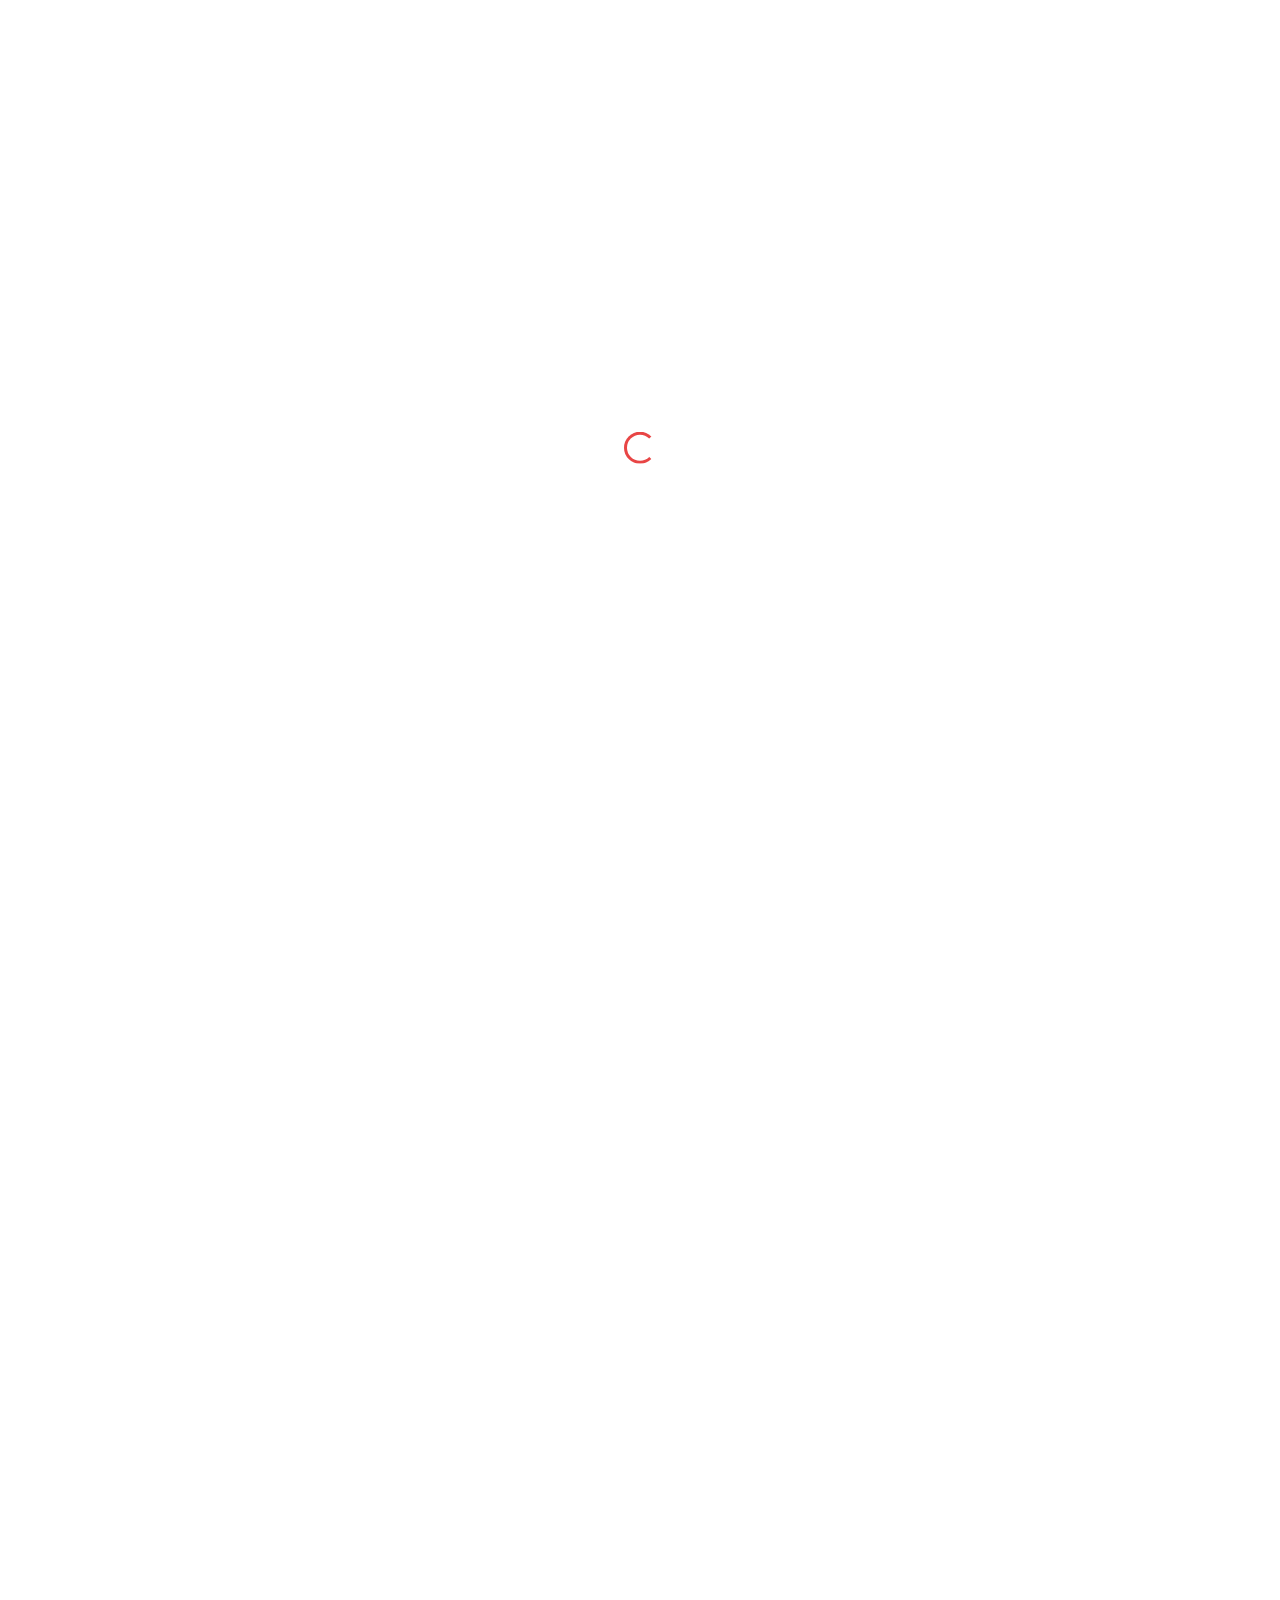
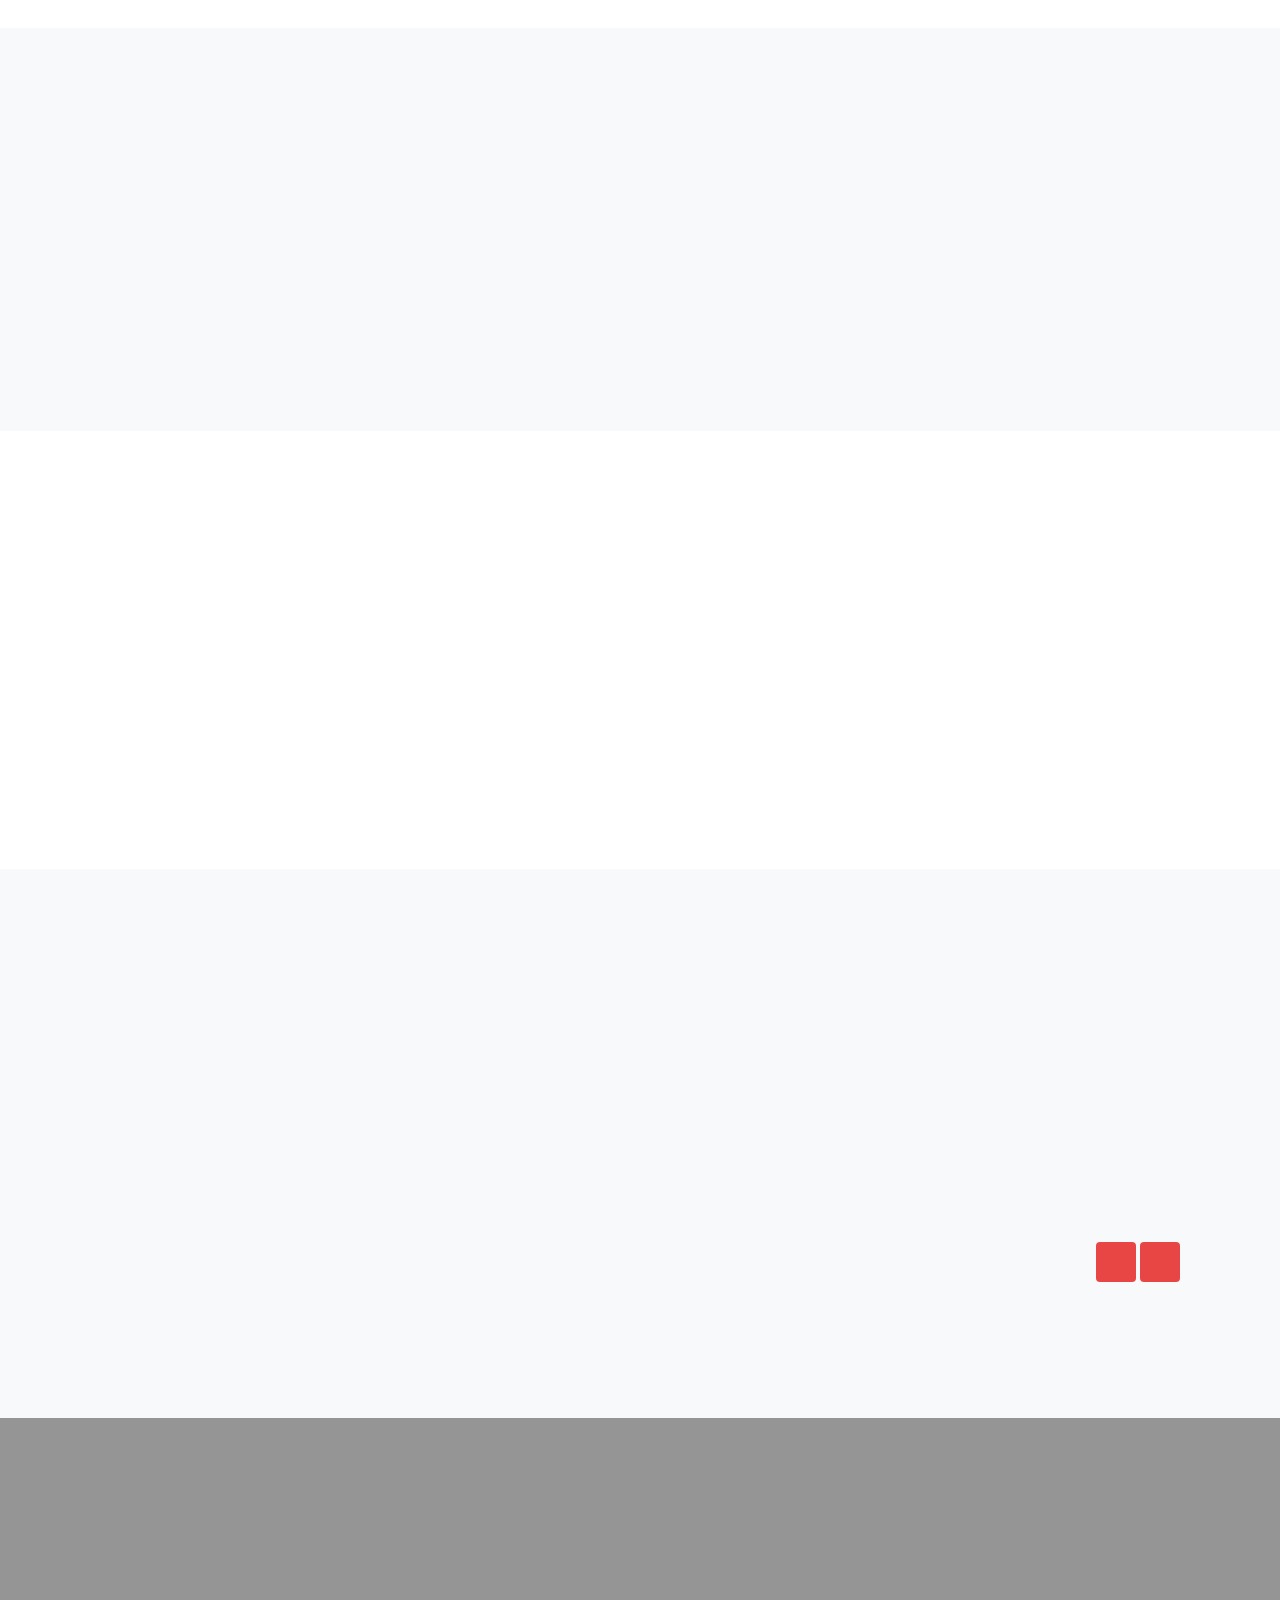
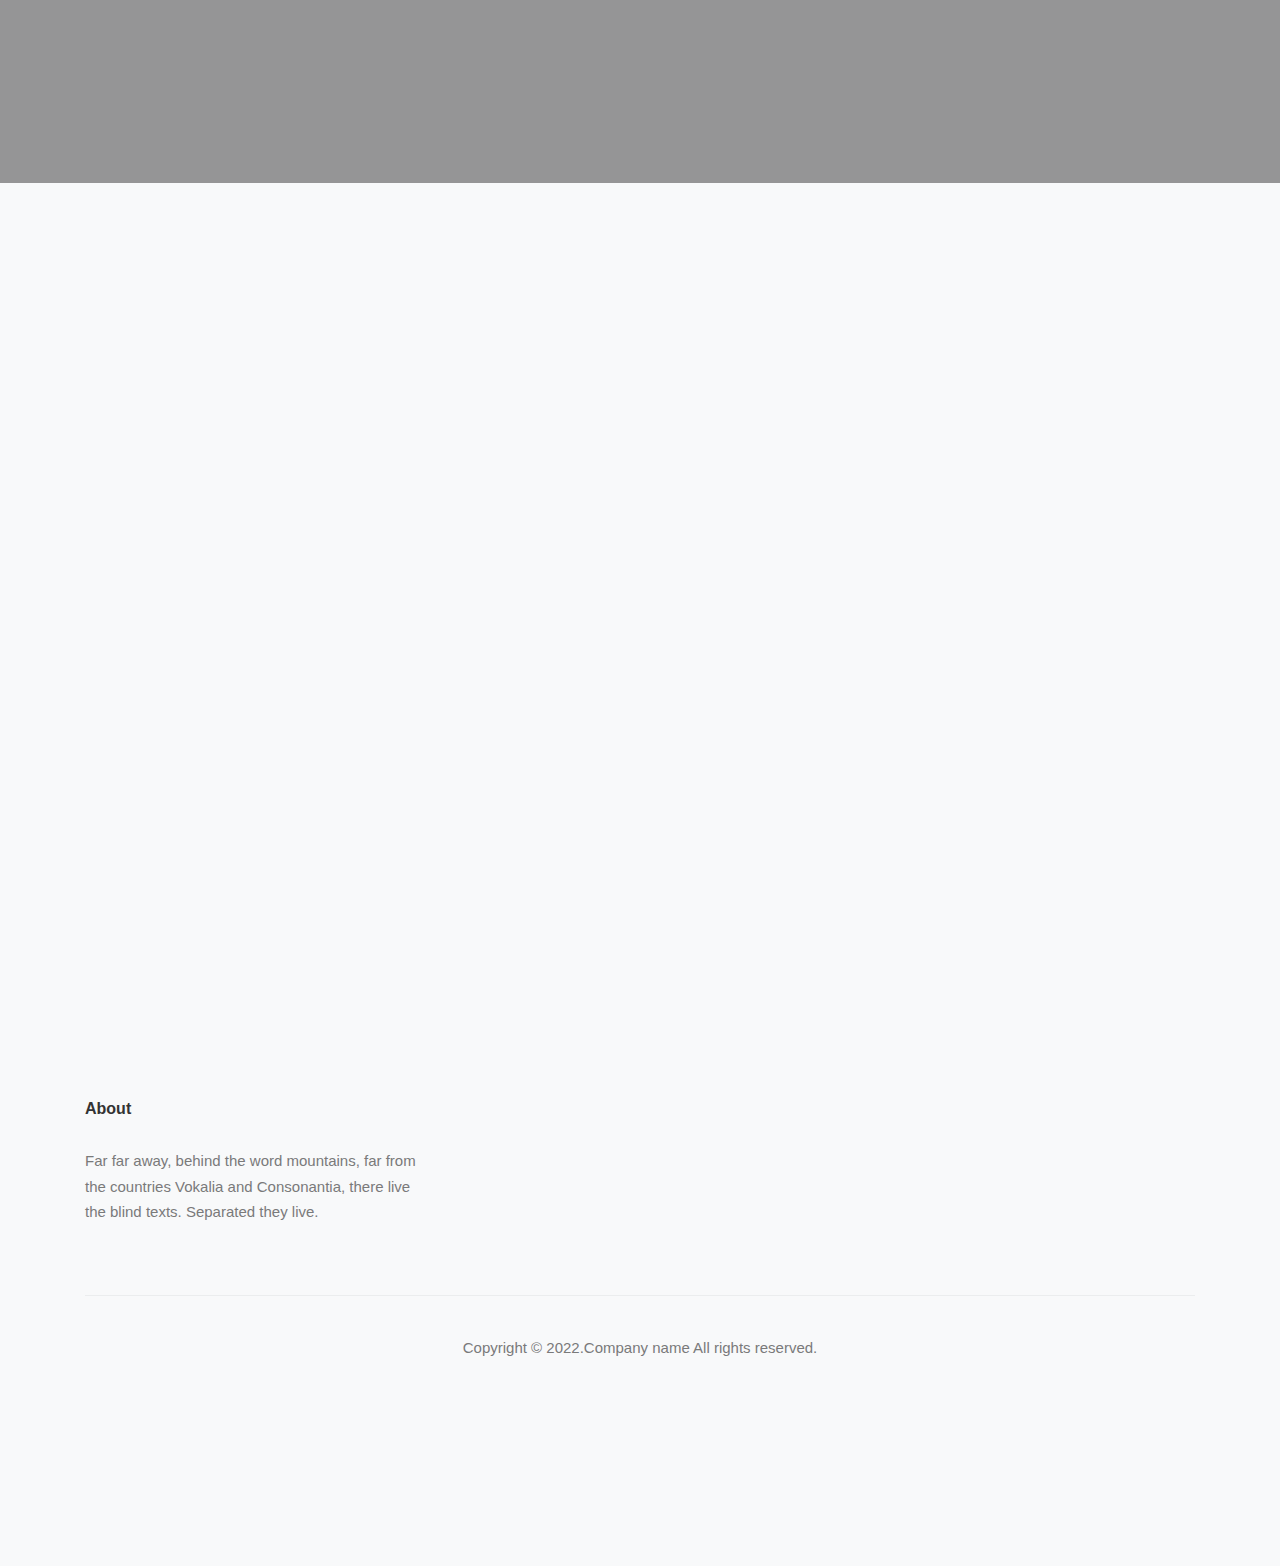
==== commit 6fa0d649: "Update index.html" ====
--- a/index.html
+++ b/index.html
@@ -1,507 +1,507 @@
-
-<!doctype html>
-<html lang="zh-CN">
-<head>
-<meta charset="utf-8">
-<meta name="viewport" content="width=device-width, initial-scale=1, shrink-to-fit=no">
-<meta name="author" content="Untree.co">
-
-<meta name="description" content="收藏一些常用的网站">
-<meta name="keywords" content="收藏夹">
-<link rel="preconnect" href="https://fonts.gstatic.com/">
-<link href="收藏夹/css/css2.css" rel="stylesheet">
-<link rel="stylesheet" href="收藏夹/css/bootstrap.min.css">
-<link rel="stylesheet" href="收藏夹/css/owl.carousel.min.css">
-<link rel="stylesheet" href="收藏夹/css/owl.theme.default.min.css">
-<link rel="stylesheet" href="收藏夹/css/style.css">
-<link rel="stylesheet" href="收藏夹/css/style1.css">
-<link rel="stylesheet" href="收藏夹/css/flaticon.css">
-<link rel="stylesheet" href="收藏夹/css/jquery.fancybox.min.css">
-<link rel="stylesheet" href="收藏夹/css/aos.css">
-<link rel="stylesheet" href="收藏夹/css/style2.css">
-<title>收藏夹｜收藏一些常用的网站</title>
-</head>
-<body>
-
-	
-<div class="site-mobile-menu site-navbar-target">
-<div class="site-mobile-menu-header">
-<div class="site-mobile-menu-close">
-<span class="icofont-close js-menu-toggle"></span>
-</div>
-</div>
-<div class="site-mobile-menu-body"></div>
-</div>
-<nav class="site-nav">
-<div class="container">
-<div class="row align-items-center">
-<div class="logo">
-<a href="收藏夹.html" class="text-black">收藏夹<span class="text-black">.</span></a>
-</div>
-<div class="col-12 col-sm-12 col-lg-12 site-navigation text-left">
-<ul class="js-clone-nav d-none d-lg-inline-block text-left site-menu">
-<li class="has-children">
-<a href="#">考试</a>
-<ul class="dropdown">
-<li><a href="https://yz.chsi.com.cn/user/center.jsp">硕士招生网</a></li>
-<li><a href="https://ncre.neea.edu.cn">计算机等级考试</a></li>
-<li><a href="http://www.zhaokao.net/shks/index.shtml">天津市教育招生办</a></li>
-<li><a href="http://zg.cpta.com.cn/examfront/login/saveLogin.htm#">社会工作者证书</a></li>
-<li><a href="https://hrss.tj.gov.cn/jsdw/rsksw/tzgg4/">天津市人社局</a></li>
-<li><a href="https://www.caishi.cn/login?redirect=%2FquestionCenter">才士社工题库</a></li>
-<li><a href="https://www.yuque.com/xiaoheihai-w7eof/bydph6/mmgv4l?#">公务员资料</a></li>
-</ul>
-</li>
-<li class="has-children">
-<a href="#">初中</a>
-<ul class="dropdown">
-<li><a href="http://www.kjzhan.com/dzkb/yuwen/">中小学电子书</a></li>
-<li><a href="https://space.bilibili.com/351583506?spm_id_from=333.337.0.0">数学微课帮</a></li>
-<li><a href="https://wenku.baidu.com/view/4d14ffd487c24028905fc37a?aggId=034aeb77534de518964bcf84b9d528ea80c72f77&fr=catalogMain&vst2nd=1&_wkts_=1668143784759">九年级化学题</a></li>
-</ul>
-</li>
-<li class="has-children">
-<a href="#">辅助</a>
-<ul class="dropdown">
-<li><a href="">LaTeX手册</a></li>
-<li><a href="https://zhuanlan.zhihu.com/p/393384688">UnicodeMath手册</a></li>
-<li><a href="https://blog.csdn.net/weixin_44224652/article/details/110673138">UnicodeMath语法</a></li>
-<li><a href="https://github.com/anduin2017/howtocook">程序员做饭</a></li>
-</ul>
-</li>
-<span style="margin-left:30px;"></span>
-<li><a href="https://www.baidu.com" style="font-size:20px;"><img src="收藏夹/picture/Baidu.png" alt="Image">百度</a></li>
-<li><a href="https://cn.bing.com" style="font-size:20px;"><img src="收藏夹/picture/Bing.png" alt="Image">必应</a></li>
-<li><a href="https://www.icloud.com" style="font-size:20px;"><img src="收藏夹/picture/iCloud.png" alt="Image">iCloud</a></li>
-<li><a href="https://www.google.com" style="font-size:20px;"><img src="收藏夹/picture/Google.png" alt="Image">谷歌</a></li>
-<a href="#" class="burger  ml-auto site-menu-toggle js-menu-toggle d-block d-lg-none dark" data-toggle="collapse" data-target="#main-navbar">
-<span></span>
-</a>
-</div>
-</div>
-</div> 
-</nav> 
-
-
-<div class="untree_co-slider">
-<div class="slider-direction-wrap">
-<div class="slider-direction" data-aos="fade-right">
-<a href="#" class="custom-owl-prev-heading"><span class="icon-arrow_back"></span></a>
-<a href="#" class="custom-owl-next-heading"><span class="icon-arrow_forward"></span></a>
-</div>
-</div>
-<div class="image-slider-wrap">
-<div class="image-slider">
-<div class="item active" style="background-image: url('收藏夹/picture/封面3.png')"></div>
-</div>
-</div>
-<div class="container" data-aos="fade-up">
-<div class="row align-items-center">
-<div class="col-lg-5 ">
-<div class="slider-heading owl-carousel js-slider-heading no-nav">
-<div>
-<h1 class="mb-4"><span class="d-block">MAC软件分享</span> Your <i>Dream House</i></h1>
-<p class="mb-4">Far far away, behind the word mountains, far from the blind texts. </p>
-<p><a href="#MAC软件分享" class="btn btn-primary">查看详情</a></p>
-</div>
-<div>
-<h1 class="mb-4"><span class="d-block">图片素材网站</span> Company <i>For You</i></h1>
-<p class="mb-4">Far far away, behind the word mountains, far from the blind texts. </p>
-<p><a href="#图片素材网站" class="btn btn-primary">查看详情</a></p>
-</div>
-<div>
-<h1 class="mb-4"><span class="d-block">视频资源网站</span> Company <i>For You</i></h1>
-<p class="mb-4">Far far away, behind the word mountains, far from the blind texts. </p>
-<p><a href="#视频资源网站" class="btn btn-primary">查看详情</a></p>
-</div>
-<div>
-<h1 class="mb-4"><span class="d-block">音乐下载转换</span> Company <i>For You</i></h1>
-<p class="mb-4">Far far away, behind the word mountains, far from the blind texts. </p>
-<p><a href="#音乐下载转换" class="btn btn-primary">查看详情</a></p>
-</div>
-<div>
-<h1 class="mb-4"><span class="d-block">在线游戏</span> Company <i>For You</i></h1>
-<p class="mb-4">Far far away, behind the word mountains, far from the blind texts. </p>
-<p><a href="#在线游戏" class="btn btn-primary">查看详情</a></p>
-</div>
-</div>
-</div>
-</div>
-</div>
-</div>
-
-
-<div id="MAC软件分享"></div>
-<div class="site-section">
-<div class="container">
-<div class="row">
-<div class="col-lg-3 pt-3 mb-4 mb-lg-0" data-aos="fade-up">
-<img src="收藏夹/picture/MAC软件分享.png" alt="Image" class="img-fluid">
-<h2 class="heading font-weight-bold">MAC软件分享</h2>
-<p class="mb-4">Far far away, behind the word mountains, far from the countries Vokalia and Consonantia, there live the blind texts. Separated they live.</p>
-<p><a href="#" class="btn btn-primary">返回顶部</a></p>
-</div>
-<div class="col-lg-9">
-<div class="row no-gutters">
-<div class="col-6 col-md-6 col-lg-4">
-<div class="service-item active" data-aos="fade-up" data-aos-delay="0">
-<img src="收藏夹/picture/icon-1.png" alt="Image" class="img-fluid">
-<h3>马可波罗 - 分享你最喜欢的MAC应用</h3>
-<p><a href="https://www.macbl.com">🔗前往浏览</a><p>
-<p>Far far away, behind the word mountains, far from the countries.</p>
-</div>
-</div>
-<div class="col-6 col-md-6 col-lg-4">
-<div class="service-item" data-aos="fade-up" data-aos-delay="100">
-<img src="收藏夹/picture/icon-2.png" alt="Image" class="img-fluid">
-<h3>Xclinet - 精品MAC应用下载分享</h3>
-<p><a href="https://xclient.info">🔗前往浏览</a><p>
-<p>Far far away, behind the word mountains, far from the countries.</p>
-</div>
-</div>
-<div class="col-6 col-md-6 col-lg-4">
-<div class="service-item" data-aos="fade-up" data-aos-delay="200">
-<img src="收藏夹/picture/icon-3.png" alt="Image" class="img-fluid">
-<h3>AppStorrent - Игры и программы для macOS</h3>
-<p><a href="https://appstorrent.ru">🔗前往浏览</a><p>
-<p>Far far away, behind the word mountains, far from the countries.</p>
-</div>
-</div>
-<div class="col-6 col-md-6 col-lg-4">
-<div class="service-item" data-aos="fade-up" data-aos-delay="0">
-<img src="收藏夹/picture/icon-4.png" alt="Image" class="img-fluid">
-<h3>MacZ - mac应用软件下载大全</h3>
-<p><a href="https://www.macz.com">🔗前往浏览</a><p>
-<p>Far far away, behind the word mountains, far from the countries.</p>
-</div>
-</div>
-<div class="col-6 col-md-6 col-lg-4">
-<div class="service-item" data-aos="fade-up" data-aos-delay="100">
-<img src="收藏夹/picture/icon-5.png" alt="Image" class="img-fluid">
-<h3>Mac Torrents - Torrent Download MacOS Apps</h3>
-<p><a href="https://www.torrentmac.net">🔗前往浏览</a><p>
-<p>Far far away, behind the word mountains, far from the countries.</p>
-</div>
-</div>
-<div class="col-6 col-md-6 col-lg-4">
-<div class="service-item" data-aos="fade-up" data-aos-delay="200">
-<img src="收藏夹/picture/icon-6.png" alt="Image" class="img-fluid">
-<h3>Digit77 - 海量精品Mac应用免费分享</h3>
-<p><a href="https://www.digit77.com">🔗前往浏览</a><p>
-<p>Far far away, behind the word mountains, far from the countries.</p>
-</div>
-</div>
-<div class="col-6 col-md-6 col-lg-4">
-<div class="service-item" data-aos="fade-up" data-aos-delay="200">
-<img src="收藏夹/picture/icon-6.png" alt="Image" class="img-fluid">
-<h3>MacFlow - 只推荐优秀MAC软件</h3>
-<p><a href="https://macflow.net">🔗前往浏览</a><p>
-<p>Far far away, behind the word mountains, far from the countries.</p>
-</div>
-</div>
-<div class="col-6 col-md-6 col-lg-4">
-<div class="service-item" data-aos="fade-up" data-aos-delay="0">
-<img src="收藏夹/picture/icon-4.png" alt="Image" class="img-fluid">
-<h3>MacWk - 精品MAC应用软件下载（已失效）</h3>
-<p><a href="https://macwk.com">❌前往浏览</a><p>
-<p>Far far away, behind the word mountains, far from the countries.</p>
-</div>
-</div>
-</div>
-</div>
-</div>
-</div>
-</div>
-
-
-<div id="图片素材网站"></div>
-<div class="site-section bg-light">
-<div class="container">
-<div class="row align-items-center">
-<div class="col-lg-6" data-aos="fade-up" data-aos-delay="0">
-<h2 class="mb-4 heading font-weight-bold">图片素材网站 
-<span style="margin-left:30px;"></span><a href="#" class="btn btn-primary">返回顶部</a>
-</h2>
-<p class="mb-4">Lorem ipsum viverra feugiat. Pellen tesque libero ut justo, ultrices in ligula.</p>
-<ul class="list-unstyled two-col">
-<li><a href="https://unsplash.com/">UNSPLASH</a></li>
-<li><a href="https://pixabay.com/">pixabay</a></li>
-<li><a href="https://www.pexels.com/zh-cn/">Pexels</a></li>
-<li><a href="https://www.novipnoad.com">NO视频</a></li>
-<li><a href="https://macosicons.com/#/">macOS App icons</a></li>
-<li><a href="https://www.axjhi.com">爱笑聚</a></li>
-</ul>
-</div>
-<div class="col-lg-6 order-1 mb-4" data-aos="fade-up" data-aos-delay="100">
-<img src="收藏夹/picture/图片素材网站.jpg" class="img-fluid custom-rounded">
-</div>
-</div>
-</div>
-</div>
-
-
-<div id="视频资源网站"></div>
-<div class="site-section">
-<div class="container">
-<div class="row align-items-center">
-<div class="col-lg-6 order-2 pl-lg-5" data-aos="fade-up" data-aos-delay="0">
-<h2 class="mb-4 heading font-weight-bold">视频资源网站
-<span style="margin-left:30px;"></span><a href="#" class="btn btn-primary">返回顶部</a>
-</h2>
-<p class="mb-4">Lorem ipsum viverra feugiat. Pellen tesque libero ut justo, ultrices in ligula.</p>
-<ul class="list-unstyled two-col">
-<li><a href="https://thoughts.teambition.com/share/620d3229e1efe90041f87445">柚子肌影视每日更新</a></li>
-<li><a href="http://m.yzjfilm.cn/app/index.html?id=200616nc">柚子肌影视搜索</a></li>
-<li><a href="https://www.libvio.me">LIBVIO超清视频</a></li>
-<li><a href="https://www.nftvio.net">LIBVIO网址发布</a></li>
-<li><a href="https://www.81kan.com">八一影院</a></li>
-<li><a href="https://www.novipnoad.com">NO视频</a></li>
-<li><a href="https://www.meijutt.tv">美剧天堂</a></li>
-<li><a href="https://www.axjhi.com">爱笑聚</a></li>
-</ul>
-</div>
-<div class="col-lg-6 order-1 mb-4" data-aos="fade-up" data-aos-delay="100">
-<img src="收藏夹/picture/视频资源网站.jpg" class="img-fluid custom-rounded">
-</div>
-</div>
-</div>
-</div>
-</div>
-
-
-<div id="音乐下载转换"></div>
-<div class="site-section bg-light">
-<div class="container">
-<div class="row">
-<div class="col-lg-7 mx-auto text-center pl-lg-5 " data-aos="fade-up" data-aos-delay="0">
-<h2 class="mb-4 heading font-weight-bold"><br>音乐下载转换</h2>
-<p class="mb-4">Lorem ipsum viverra feugiat. Pellen tesque libero ut justo, ultrices in ligula.</p>
-<p><a href="#" class="btn btn-primary">返回顶部</a></p>
-</div>
-<div class="col-lg-3 pt-3 mb-4 mb-lg-0" data-aos="fade-up">
-<img src="收藏夹/picture/音乐下载转换.png" alt="Image" align=“top” class="img-fluid">
-</div>
-</div>
-<div class="site-section slider-team-wrap bg-light">
-<div class="container">
-<div class="slider-team owl-carousel no-nav owl-3-slider">
-<div class="team">
-<div class="pic">
-<img src="收藏夹/picture/landscape-1.jpg" alt="Image" class="img-fluid">
-</div>
-<h3 clas=""><span class="">NCM和QMC格式转换</h3>
-<span class="d-block position">CEO, Founder, Atty.</span>
-<p>Separated they live in a large language ocean.</p>
-<p class="mb-0"><a href="http://www.ncmqmc.com" class="more dark">🎵在线使用<span class="icon-arrow_forward"></span></a></p>
-</div>
-<div class="team">
-<div class="pic">
-<img src="收藏夹/picture/landscape-1.jpg" alt="Image" class="img-fluid">
-</div>
-<h3 clas=""><span class="">摩声免费音乐（已失效）</h3>
-<span class="d-block position">CEO, Founder, Atty.</span>
-<p>Separated they live in a large language ocean.</p>
-<p class="mb-0"><a href="#" class="more dark">❌在线使用<span class="icon-arrow_forward"></span></a></p>
-</div>
-<div class="team">
-<div class="pic">
-<img src="收藏夹/picture/landscape-1.jpg" alt="Image" class="img-fluid">
-</div>
-<h3 clas=""><span class="">NCM&QMC在线解密（已失效）</h3>
-<span class="d-block position">CEO, Founder, Atty.</span>
-<p>Separated they live in a large language ocean.</p>
-<p class="mb-0"><a href="http://moresound.tk/music/" class="more dark">❌在线使用<span class="icon-arrow_forward"></span></a></p>
-</div>
-<div class="team">
-<div class="pic">
-<img src="收藏夹/picture/landscape-1.jpg" alt="Image" class="img-fluid">
-</div>
-<h3 clas=""><span class="">JrMusic - Powered by MessAPI</h3>
-<span class="d-block position">CEO, Founder, Atty.</span>
-<p>Separated they live in a large language ocean.</p>
-<p class="mb-0"><a href="hhttps://demo.joyrunc.com" class="more dark">❌在线使用<span class="icon-arrow_forward"></span></a></p>
-</div>
-</div>
-<div class="row mb-5 align-items-center">
-<div class="col-md-6">
-<h2 class="font-weight-bold"></h2>
-</div>
-<div class="col-md-6 text-left text-md-right">
-<div class="slider-nav">
-<a href="#" class="js-prev js-custom-prev-v2"><span class="icon-arrow_back"></span></a>
-<a href="#" class="js-next js-custom-next-v2"><span class="icon-arrow_forward"></span></a>
-</div> 
-</div>
-</div>
-</div> 
-</div> 
-</div>
-
-
-<div id="在线游戏"></div>
-<div class="site-section overlay site-cover-2" style="background-image: url('收藏夹/picture/EPIC.jpg')">
-<div class="container">
-<div class="row">
-<div class="col-lg-7 mx-auto text-center" data-aos="fade-up" data-aos-delay="0">
-<h2 class="text-white mb-4">EPIC GAME</h2>
-<p class="mb-0"><a href="#" rel="noopener" class="btn btn-primary">返回顶部</a></p>
-</div>
-</div>
-</div>
-</div>
-
-
-<div class="site-section count-numbers">
-<div class="container">
-<div class="row align-items-center">
-<div class="col-lg-6 order-2 pl-lg-5" data-aos="fade-up" data-aos-delay="0">
-<div class="row mb-3">
-<div class="col-6 col-md-4 col-lg-4">
-<strong class="custom-display-3 text-black d-block counter"><span data-number="219">0</span>+</strong>
-<span>Projects</span>
-</div>
-<div class="col-6 col-md-4 col-lg-4">
-<strong class="custom-display-3 text-black d-block counter"><span data-number="982">0</span>+</strong>
-<span>Clients</span>
-</div>
-<div class="col-6 col-md-4 col-lg-4">
-<strong class="custom-display-3 text-black d-block counter"><span data-number="25">0</span>+</strong>
-<span>Years of Experience</span>
-</div>
-</div>
-<p class="mb-4">Lorem ipsum viverra feugiat. Pellen tesque libero ut justo, ultrices in ligula. Semper at tempufddfel. Lorem ipsum dolor sit amet consectetur adipisicing elit. Non quae, fugiat ad libero ut justo lorem dolor.</p>
-<p><a href="#" class="btn btn-primary">Get Started</a></p>
-</div>
-<div class="col-lg-6 order-1">
-<div class="row">
-<div class="col-6 col-md-4 mb-4 col-lg-4" data-aos="fade-up" data-aos-delay="0">
-<a href="收藏夹/picture/landscape-1.jpg" data-fancybox="gal" class="fancybox hover-float"><img src="收藏夹/picture/sq-1.jpg" alt="Image" class="img-fluid custom-rounded"></a>
-</div>
-<div class="col-6 col-md-4 mb-4 col-lg-4" data-aos="fade-up" data-aos-delay="100">
-<a href="收藏夹/picture/landscape-1.jpg" data-fancybox="gal" class="fancybox hover-float"><img src="收藏夹/picture/sq-2.jpg" alt="Image" class="img-fluid custom-rounded"></a>
-</div>
-<div class="col-6 col-md-4 mb-4 col-lg-4" data-aos="fade-up" data-aos-delay="200">
-<a href="收藏夹/picture/landscape-1.jpg" data-fancybox="gal" class="fancybox hover-float"><img src="收藏夹/picture/sq-3.jpg" alt="Image" class="img-fluid custom-rounded"></a>
-</div>
-<div class="col-6 col-md-4 mb-4 col-lg-4" data-aos="fade-up" data-aos-delay="0">
-<a href="收藏夹/picture/landscape-1.jpg" data-fancybox="gal" class="fancybox hover-float"><img src="收藏夹/picture/sq-4.jpg" alt="Image" class="img-fluid custom-rounded"></a>
-</div>
-<div class="col-6 col-md-4 mb-4 col-lg-4" data-aos="fade-up" data-aos-delay="100">
-<a href="收藏夹/picture/landscape-1.jpg" data-fancybox="gal" class="fancybox hover-float"><img src="收藏夹/picture/sq-5.jpg" alt="Image" class="img-fluid custom-rounded"></a>
-</div>
-<div class="col-6 col-md-4 mb-4 col-lg-4" data-aos="fade-up" data-aos-delay="200">
-<a href="收藏夹/picture/landscape-1.jpg" data-fancybox="gal" class="fancybox hover-float"><img src="收藏夹/picture/sq-6.jpg" alt="Image" class="img-fluid custom-rounded"></a>
-</div>
-</div>
-</div>
-</div>
-</div>
-
-
-<div class="testimonial-section bg-light">
-<div class="container">
-<div class="row align-items-center justify-content-between">
-<div class="col-lg-4 mb-5 section-title" data-aos="fade-up" data-aos-delay="0">
-<h2 class="mb-4 font-weight-bold heading">Testimonials</h2>
-<p class="mb-4">Far far away, behind the word mountains, there live the blind texts. </p>
-<ul class="list-unstyled list-check primary mb-5">
-<li>Far far away, behind the word</li>
-<li>Far from the countries Vokalia</li>
-<li>Separated they live in Bookmarksgrove</li>
-</ul>
-<p><a href="#" class="btn btn-primary">Product Tour</a></p>
-</div>
-<div class="col-lg-7" data-aos="fade-up" data-aos-delay="100">
-<div class="testimonial--wrap">
-<div class="owl-single owl-carousel no-dots no-nav">
-<div class="testimonial-item">
-<div class="d-flex align-items-center mb-4">
-<div class="photo mr-3">
-<img src="static/picture/person_4-min.jpg" alt="Image" class="img-fluid">
-</div>
-<div class="author">
-<cite class="d-block mb-0">Kaila Woodland</cite>
-<span>Owner, Greenland, Inc.</span>
-</div>
-</div>
-<blockquote>
-<p>&ldquo;Far far away, behind the word mountains, far from the countries Vokalia and Consonantia, there live the blind texts. Separated they live.&rdquo;</p>
-</blockquote>
-</div>
-<div class="testimonial-item">
-<div class="d-flex align-items-center mb-4">
-<div class="photo mr-3">
-<img src="static/picture/person_1-min.jpg" alt="Image" class="img-fluid">
-</div>
-<div class="author">
-<cite class="d-block mb-0">Kaila Woodland</cite>
-<span>Owner, Greenland, Inc.</span>
-</div>
-</div>
-<blockquote>
-<p>&ldquo;Far far away, behind the word mountains, far from the countries Vokalia and Consonantia, there live the blind texts. Separated they live.&rdquo;</p>
-</blockquote>
-</div>
-<div class="testimonial-item">
-<div class="d-flex align-items-center mb-4">
-<div class="photo mr-3">
-<img src="static/picture/person_2-min.jpg" alt="Image" class="img-fluid">
-</div>
-<div class="author">
-<cite class="d-block mb-0">Kaila Woodland</cite>
-<span>Owner, Greenland, Inc.</span>
-</div>
-</div>
-<blockquote>
-<p>&ldquo;Far far away, behind the word mountains, far from the countries Vokalia and Consonantia, there live the blind texts. Separated they live.&rdquo;</p>
-</blockquote>
-</div>
-</div>
-</div>
-</div>
-</div>
-</div>
-</div>
-
-
-<div class="site-footer">
-<div class="container">
-<div class="row justify-content-between">
-<div class="col-lg-4">
-<div class="widget">
-<h3>About</h3>
-<p>Far far away, behind the word mountains, far from the countries Vokalia and Consonantia, there live the blind texts. Separated they live.</p>
-</div>
-</div>
-</div>
-<div class="row justify-content-center text-center copyright">
-<div class="col-md-8">
-<p>Copyright &copy; 2022.Company name All rights reserved.</p>
-</div>
-</div>
-</div>
-</div>
-
-
-<div id="overlayer"></div>
-<div class="loader">
-<div class="spinner-border" role="status">
-<span class="sr-only">Loading...</span>
-</div>
-</div>
-<script src="收藏夹/js/jquery-3.5.1.min.js" type="6b5c56cd8faddc3b057efe48-text/javascript"></script>
-<script src="收藏夹/js/jquery-migrate-3.0.0.min.js" type="6b5c56cd8faddc3b057efe48-text/javascript"></script>
-<script src="收藏夹/js/popper.min.js" type="6b5c56cd8faddc3b057efe48-text/javascript"></script>
-<script src="收藏夹/js/bootstrap.min.js" type="6b5c56cd8faddc3b057efe48-text/javascript"></script>
-<script src="收藏夹/js/owl.carousel.min.js" type="6b5c56cd8faddc3b057efe48-text/javascript"></script>
-<script src="收藏夹/js/aos.js" type="6b5c56cd8faddc3b057efe48-text/javascript"></script>
-<script src="收藏夹/js/imagesloaded.pkgd.js" type="6b5c56cd8faddc3b057efe48-text/javascript"></script>
-<script src="收藏夹/js/isotope.pkgd.min.js" type="6b5c56cd8faddc3b057efe48-text/javascript"></script>
-<script src="收藏夹/js/jquery.animateNumber.min.js" type="6b5c56cd8faddc3b057efe48-text/javascript"></script>
-<script src="收藏夹/js/jquery.stellar.min.js" type="6b5c56cd8faddc3b057efe48-text/javascript"></script>
-<script src="收藏夹/js/jquery.waypoints.min.js" type="6b5c56cd8faddc3b057efe48-text/javascript"></script>
-<script src="收藏夹/js/jquery.fancybox.min.js" type="6b5c56cd8faddc3b057efe48-text/javascript"></script>
-<script src="收藏夹/js/custom.js" type="6b5c56cd8faddc3b057efe48-text/javascript"></script>
+
+<!doctype html>
+<html lang="zh-CN">
+<head>
+<meta charset="utf-8">
+<meta name="viewport" content="width=device-width, initial-scale=1, shrink-to-fit=no">
+<meta name="author" content="Untree.co">
+
+<meta name="description" content="收藏一些常用的网站">
+<meta name="keywords" content="收藏夹">
+<link rel="preconnect" href="https://fonts.gstatic.com/">
+<link href="css/css2.css" rel="stylesheet">
+<link rel="stylesheet" href="css/bootstrap.min.css">
+<link rel="stylesheet" href="css/owl.carousel.min.css">
+<link rel="stylesheet" href="css/owl.theme.default.min.css">
+<link rel="stylesheet" href="css/style.css">
+<link rel="stylesheet" href="css/style1.css">
+<link rel="stylesheet" href="css/flaticon.css">
+<link rel="stylesheet" href="css/jquery.fancybox.min.css">
+<link rel="stylesheet" href="css/aos.css">
+<link rel="stylesheet" href="css/style2.css">
+<title>收藏夹｜收藏一些常用的网站</title>
+</head>
+<body>
+
+	
+<div class="site-mobile-menu site-navbar-target">
+<div class="site-mobile-menu-header">
+<div class="site-mobile-menu-close">
+<span class="icofont-close js-menu-toggle"></span>
+</div>
+</div>
+<div class="site-mobile-menu-body"></div>
+</div>
+<nav class="site-nav">
+<div class="container">
+<div class="row align-items-center">
+<div class="logo">
+<a href="收藏夹.html" class="text-black">收藏夹<span class="text-black">.</span></a>
+</div>
+<div class="col-12 col-sm-12 col-lg-12 site-navigation text-left">
+<ul class="js-clone-nav d-none d-lg-inline-block text-left site-menu">
+<li class="has-children">
+<a href="#">考试</a>
+<ul class="dropdown">
+<li><a href="https://yz.chsi.com.cn/user/center.jsp">硕士招生网</a></li>
+<li><a href="https://ncre.neea.edu.cn">计算机等级考试</a></li>
+<li><a href="http://www.zhaokao.net/shks/index.shtml">天津市教育招生办</a></li>
+<li><a href="http://zg.cpta.com.cn/examfront/login/saveLogin.htm#">社会工作者证书</a></li>
+<li><a href="https://hrss.tj.gov.cn/jsdw/rsksw/tzgg4/">天津市人社局</a></li>
+<li><a href="https://www.caishi.cn/login?redirect=%2FquestionCenter">才士社工题库</a></li>
+<li><a href="https://www.yuque.com/xiaoheihai-w7eof/bydph6/mmgv4l?#">公务员资料</a></li>
+</ul>
+</li>
+<li class="has-children">
+<a href="#">初中</a>
+<ul class="dropdown">
+<li><a href="http://www.kjzhan.com/dzkb/yuwen/">中小学电子书</a></li>
+<li><a href="https://space.bilibili.com/351583506?spm_id_from=333.337.0.0">数学微课帮</a></li>
+<li><a href="https://wenku.baidu.com/view/4d14ffd487c24028905fc37a?aggId=034aeb77534de518964bcf84b9d528ea80c72f77&fr=catalogMain&vst2nd=1&_wkts_=1668143784759">九年级化学题</a></li>
+</ul>
+</li>
+<li class="has-children">
+<a href="#">辅助</a>
+<ul class="dropdown">
+<li><a href="">LaTeX手册</a></li>
+<li><a href="https://zhuanlan.zhihu.com/p/393384688">UnicodeMath手册</a></li>
+<li><a href="https://blog.csdn.net/weixin_44224652/article/details/110673138">UnicodeMath语法</a></li>
+<li><a href="https://github.com/anduin2017/howtocook">程序员做饭</a></li>
+</ul>
+</li>
+<span style="margin-left:30px;"></span>
+<li><a href="https://www.baidu.com" style="font-size:20px;"><img src="收藏夹/picture/Baidu.png" alt="Image">百度</a></li>
+<li><a href="https://cn.bing.com" style="font-size:20px;"><img src="收藏夹/picture/Bing.png" alt="Image">必应</a></li>
+<li><a href="https://www.icloud.com" style="font-size:20px;"><img src="收藏夹/picture/iCloud.png" alt="Image">iCloud</a></li>
+<li><a href="https://www.google.com" style="font-size:20px;"><img src="收藏夹/picture/Google.png" alt="Image">谷歌</a></li>
+<a href="#" class="burger  ml-auto site-menu-toggle js-menu-toggle d-block d-lg-none dark" data-toggle="collapse" data-target="#main-navbar">
+<span></span>
+</a>
+</div>
+</div>
+</div> 
+</nav> 
+
+
+<div class="untree_co-slider">
+<div class="slider-direction-wrap">
+<div class="slider-direction" data-aos="fade-right">
+<a href="#" class="custom-owl-prev-heading"><span class="icon-arrow_back"></span></a>
+<a href="#" class="custom-owl-next-heading"><span class="icon-arrow_forward"></span></a>
+</div>
+</div>
+<div class="image-slider-wrap">
+<div class="image-slider">
+<div class="item active" style="background-image: url('收藏夹/picture/封面3.png')"></div>
+</div>
+</div>
+<div class="container" data-aos="fade-up">
+<div class="row align-items-center">
+<div class="col-lg-5 ">
+<div class="slider-heading owl-carousel js-slider-heading no-nav">
+<div>
+<h1 class="mb-4"><span class="d-block">MAC软件分享</span> Your <i>Dream House</i></h1>
+<p class="mb-4">Far far away, behind the word mountains, far from the blind texts. </p>
+<p><a href="#MAC软件分享" class="btn btn-primary">查看详情</a></p>
+</div>
+<div>
+<h1 class="mb-4"><span class="d-block">图片素材网站</span> Company <i>For You</i></h1>
+<p class="mb-4">Far far away, behind the word mountains, far from the blind texts. </p>
+<p><a href="#图片素材网站" class="btn btn-primary">查看详情</a></p>
+</div>
+<div>
+<h1 class="mb-4"><span class="d-block">视频资源网站</span> Company <i>For You</i></h1>
+<p class="mb-4">Far far away, behind the word mountains, far from the blind texts. </p>
+<p><a href="#视频资源网站" class="btn btn-primary">查看详情</a></p>
+</div>
+<div>
+<h1 class="mb-4"><span class="d-block">音乐下载转换</span> Company <i>For You</i></h1>
+<p class="mb-4">Far far away, behind the word mountains, far from the blind texts. </p>
+<p><a href="#音乐下载转换" class="btn btn-primary">查看详情</a></p>
+</div>
+<div>
+<h1 class="mb-4"><span class="d-block">在线游戏</span> Company <i>For You</i></h1>
+<p class="mb-4">Far far away, behind the word mountains, far from the blind texts. </p>
+<p><a href="#在线游戏" class="btn btn-primary">查看详情</a></p>
+</div>
+</div>
+</div>
+</div>
+</div>
+</div>
+
+
+<div id="MAC软件分享"></div>
+<div class="site-section">
+<div class="container">
+<div class="row">
+<div class="col-lg-3 pt-3 mb-4 mb-lg-0" data-aos="fade-up">
+<img src="收藏夹/picture/MAC软件分享.png" alt="Image" class="img-fluid">
+<h2 class="heading font-weight-bold">MAC软件分享</h2>
+<p class="mb-4">Far far away, behind the word mountains, far from the countries Vokalia and Consonantia, there live the blind texts. Separated they live.</p>
+<p><a href="#" class="btn btn-primary">返回顶部</a></p>
+</div>
+<div class="col-lg-9">
+<div class="row no-gutters">
+<div class="col-6 col-md-6 col-lg-4">
+<div class="service-item active" data-aos="fade-up" data-aos-delay="0">
+<img src="收藏夹/picture/icon-1.png" alt="Image" class="img-fluid">
+<h3>马可波罗 - 分享你最喜欢的MAC应用</h3>
+<p><a href="https://www.macbl.com">🔗前往浏览</a><p>
+<p>Far far away, behind the word mountains, far from the countries.</p>
+</div>
+</div>
+<div class="col-6 col-md-6 col-lg-4">
+<div class="service-item" data-aos="fade-up" data-aos-delay="100">
+<img src="收藏夹/picture/icon-2.png" alt="Image" class="img-fluid">
+<h3>Xclinet - 精品MAC应用下载分享</h3>
+<p><a href="https://xclient.info">🔗前往浏览</a><p>
+<p>Far far away, behind the word mountains, far from the countries.</p>
+</div>
+</div>
+<div class="col-6 col-md-6 col-lg-4">
+<div class="service-item" data-aos="fade-up" data-aos-delay="200">
+<img src="收藏夹/picture/icon-3.png" alt="Image" class="img-fluid">
+<h3>AppStorrent - Игры и программы для macOS</h3>
+<p><a href="https://appstorrent.ru">🔗前往浏览</a><p>
+<p>Far far away, behind the word mountains, far from the countries.</p>
+</div>
+</div>
+<div class="col-6 col-md-6 col-lg-4">
+<div class="service-item" data-aos="fade-up" data-aos-delay="0">
+<img src="收藏夹/picture/icon-4.png" alt="Image" class="img-fluid">
+<h3>MacZ - mac应用软件下载大全</h3>
+<p><a href="https://www.macz.com">🔗前往浏览</a><p>
+<p>Far far away, behind the word mountains, far from the countries.</p>
+</div>
+</div>
+<div class="col-6 col-md-6 col-lg-4">
+<div class="service-item" data-aos="fade-up" data-aos-delay="100">
+<img src="收藏夹/picture/icon-5.png" alt="Image" class="img-fluid">
+<h3>Mac Torrents - Torrent Download MacOS Apps</h3>
+<p><a href="https://www.torrentmac.net">🔗前往浏览</a><p>
+<p>Far far away, behind the word mountains, far from the countries.</p>
+</div>
+</div>
+<div class="col-6 col-md-6 col-lg-4">
+<div class="service-item" data-aos="fade-up" data-aos-delay="200">
+<img src="收藏夹/picture/icon-6.png" alt="Image" class="img-fluid">
+<h3>Digit77 - 海量精品Mac应用免费分享</h3>
+<p><a href="https://www.digit77.com">🔗前往浏览</a><p>
+<p>Far far away, behind the word mountains, far from the countries.</p>
+</div>
+</div>
+<div class="col-6 col-md-6 col-lg-4">
+<div class="service-item" data-aos="fade-up" data-aos-delay="200">
+<img src="收藏夹/picture/icon-6.png" alt="Image" class="img-fluid">
+<h3>MacFlow - 只推荐优秀MAC软件</h3>
+<p><a href="https://macflow.net">🔗前往浏览</a><p>
+<p>Far far away, behind the word mountains, far from the countries.</p>
+</div>
+</div>
+<div class="col-6 col-md-6 col-lg-4">
+<div class="service-item" data-aos="fade-up" data-aos-delay="0">
+<img src="收藏夹/picture/icon-4.png" alt="Image" class="img-fluid">
+<h3>MacWk - 精品MAC应用软件下载（已失效）</h3>
+<p><a href="https://macwk.com">❌前往浏览</a><p>
+<p>Far far away, behind the word mountains, far from the countries.</p>
+</div>
+</div>
+</div>
+</div>
+</div>
+</div>
+</div>
+
+
+<div id="图片素材网站"></div>
+<div class="site-section bg-light">
+<div class="container">
+<div class="row align-items-center">
+<div class="col-lg-6" data-aos="fade-up" data-aos-delay="0">
+<h2 class="mb-4 heading font-weight-bold">图片素材网站 
+<span style="margin-left:30px;"></span><a href="#" class="btn btn-primary">返回顶部</a>
+</h2>
+<p class="mb-4">Lorem ipsum viverra feugiat. Pellen tesque libero ut justo, ultrices in ligula.</p>
+<ul class="list-unstyled two-col">
+<li><a href="https://unsplash.com/">UNSPLASH</a></li>
+<li><a href="https://pixabay.com/">pixabay</a></li>
+<li><a href="https://www.pexels.com/zh-cn/">Pexels</a></li>
+<li><a href="https://www.novipnoad.com">NO视频</a></li>
+<li><a href="https://macosicons.com/#/">macOS App icons</a></li>
+<li><a href="https://www.axjhi.com">爱笑聚</a></li>
+</ul>
+</div>
+<div class="col-lg-6 order-1 mb-4" data-aos="fade-up" data-aos-delay="100">
+<img src="收藏夹/picture/图片素材网站.jpg" class="img-fluid custom-rounded">
+</div>
+</div>
+</div>
+</div>
+
+
+<div id="视频资源网站"></div>
+<div class="site-section">
+<div class="container">
+<div class="row align-items-center">
+<div class="col-lg-6 order-2 pl-lg-5" data-aos="fade-up" data-aos-delay="0">
+<h2 class="mb-4 heading font-weight-bold">视频资源网站
+<span style="margin-left:30px;"></span><a href="#" class="btn btn-primary">返回顶部</a>
+</h2>
+<p class="mb-4">Lorem ipsum viverra feugiat. Pellen tesque libero ut justo, ultrices in ligula.</p>
+<ul class="list-unstyled two-col">
+<li><a href="https://thoughts.teambition.com/share/620d3229e1efe90041f87445">柚子肌影视每日更新</a></li>
+<li><a href="http://m.yzjfilm.cn/app/index.html?id=200616nc">柚子肌影视搜索</a></li>
+<li><a href="https://www.libvio.me">LIBVIO超清视频</a></li>
+<li><a href="https://www.nftvio.net">LIBVIO网址发布</a></li>
+<li><a href="https://www.81kan.com">八一影院</a></li>
+<li><a href="https://www.novipnoad.com">NO视频</a></li>
+<li><a href="https://www.meijutt.tv">美剧天堂</a></li>
+<li><a href="https://www.axjhi.com">爱笑聚</a></li>
+</ul>
+</div>
+<div class="col-lg-6 order-1 mb-4" data-aos="fade-up" data-aos-delay="100">
+<img src="收藏夹/picture/视频资源网站.jpg" class="img-fluid custom-rounded">
+</div>
+</div>
+</div>
+</div>
+</div>
+
+
+<div id="音乐下载转换"></div>
+<div class="site-section bg-light">
+<div class="container">
+<div class="row">
+<div class="col-lg-7 mx-auto text-center pl-lg-5 " data-aos="fade-up" data-aos-delay="0">
+<h2 class="mb-4 heading font-weight-bold"><br>音乐下载转换</h2>
+<p class="mb-4">Lorem ipsum viverra feugiat. Pellen tesque libero ut justo, ultrices in ligula.</p>
+<p><a href="#" class="btn btn-primary">返回顶部</a></p>
+</div>
+<div class="col-lg-3 pt-3 mb-4 mb-lg-0" data-aos="fade-up">
+<img src="收藏夹/picture/音乐下载转换.png" alt="Image" align=“top” class="img-fluid">
+</div>
+</div>
+<div class="site-section slider-team-wrap bg-light">
+<div class="container">
+<div class="slider-team owl-carousel no-nav owl-3-slider">
+<div class="team">
+<div class="pic">
+<img src="收藏夹/picture/landscape-1.jpg" alt="Image" class="img-fluid">
+</div>
+<h3 clas=""><span class="">NCM和QMC格式转换</h3>
+<span class="d-block position">CEO, Founder, Atty.</span>
+<p>Separated they live in a large language ocean.</p>
+<p class="mb-0"><a href="http://www.ncmqmc.com" class="more dark">🎵在线使用<span class="icon-arrow_forward"></span></a></p>
+</div>
+<div class="team">
+<div class="pic">
+<img src="收藏夹/picture/landscape-1.jpg" alt="Image" class="img-fluid">
+</div>
+<h3 clas=""><span class="">摩声免费音乐（已失效）</h3>
+<span class="d-block position">CEO, Founder, Atty.</span>
+<p>Separated they live in a large language ocean.</p>
+<p class="mb-0"><a href="#" class="more dark">❌在线使用<span class="icon-arrow_forward"></span></a></p>
+</div>
+<div class="team">
+<div class="pic">
+<img src="收藏夹/picture/landscape-1.jpg" alt="Image" class="img-fluid">
+</div>
+<h3 clas=""><span class="">NCM&QMC在线解密（已失效）</h3>
+<span class="d-block position">CEO, Founder, Atty.</span>
+<p>Separated they live in a large language ocean.</p>
+<p class="mb-0"><a href="http://moresound.tk/music/" class="more dark">❌在线使用<span class="icon-arrow_forward"></span></a></p>
+</div>
+<div class="team">
+<div class="pic">
+<img src="收藏夹/picture/landscape-1.jpg" alt="Image" class="img-fluid">
+</div>
+<h3 clas=""><span class="">JrMusic - Powered by MessAPI</h3>
+<span class="d-block position">CEO, Founder, Atty.</span>
+<p>Separated they live in a large language ocean.</p>
+<p class="mb-0"><a href="hhttps://demo.joyrunc.com" class="more dark">❌在线使用<span class="icon-arrow_forward"></span></a></p>
+</div>
+</div>
+<div class="row mb-5 align-items-center">
+<div class="col-md-6">
+<h2 class="font-weight-bold"></h2>
+</div>
+<div class="col-md-6 text-left text-md-right">
+<div class="slider-nav">
+<a href="#" class="js-prev js-custom-prev-v2"><span class="icon-arrow_back"></span></a>
+<a href="#" class="js-next js-custom-next-v2"><span class="icon-arrow_forward"></span></a>
+</div> 
+</div>
+</div>
+</div> 
+</div> 
+</div>
+
+
+<div id="在线游戏"></div>
+<div class="site-section overlay site-cover-2" style="background-image: url('收藏夹/picture/EPIC.jpg')">
+<div class="container">
+<div class="row">
+<div class="col-lg-7 mx-auto text-center" data-aos="fade-up" data-aos-delay="0">
+<h2 class="text-white mb-4">EPIC GAME</h2>
+<p class="mb-0"><a href="#" rel="noopener" class="btn btn-primary">返回顶部</a></p>
+</div>
+</div>
+</div>
+</div>
+
+
+<div class="site-section count-numbers">
+<div class="container">
+<div class="row align-items-center">
+<div class="col-lg-6 order-2 pl-lg-5" data-aos="fade-up" data-aos-delay="0">
+<div class="row mb-3">
+<div class="col-6 col-md-4 col-lg-4">
+<strong class="custom-display-3 text-black d-block counter"><span data-number="219">0</span>+</strong>
+<span>Projects</span>
+</div>
+<div class="col-6 col-md-4 col-lg-4">
+<strong class="custom-display-3 text-black d-block counter"><span data-number="982">0</span>+</strong>
+<span>Clients</span>
+</div>
+<div class="col-6 col-md-4 col-lg-4">
+<strong class="custom-display-3 text-black d-block counter"><span data-number="25">0</span>+</strong>
+<span>Years of Experience</span>
+</div>
+</div>
+<p class="mb-4">Lorem ipsum viverra feugiat. Pellen tesque libero ut justo, ultrices in ligula. Semper at tempufddfel. Lorem ipsum dolor sit amet consectetur adipisicing elit. Non quae, fugiat ad libero ut justo lorem dolor.</p>
+<p><a href="#" class="btn btn-primary">Get Started</a></p>
+</div>
+<div class="col-lg-6 order-1">
+<div class="row">
+<div class="col-6 col-md-4 mb-4 col-lg-4" data-aos="fade-up" data-aos-delay="0">
+<a href="收藏夹/picture/landscape-1.jpg" data-fancybox="gal" class="fancybox hover-float"><img src="收藏夹/picture/sq-1.jpg" alt="Image" class="img-fluid custom-rounded"></a>
+</div>
+<div class="col-6 col-md-4 mb-4 col-lg-4" data-aos="fade-up" data-aos-delay="100">
+<a href="收藏夹/picture/landscape-1.jpg" data-fancybox="gal" class="fancybox hover-float"><img src="收藏夹/picture/sq-2.jpg" alt="Image" class="img-fluid custom-rounded"></a>
+</div>
+<div class="col-6 col-md-4 mb-4 col-lg-4" data-aos="fade-up" data-aos-delay="200">
+<a href="收藏夹/picture/landscape-1.jpg" data-fancybox="gal" class="fancybox hover-float"><img src="收藏夹/picture/sq-3.jpg" alt="Image" class="img-fluid custom-rounded"></a>
+</div>
+<div class="col-6 col-md-4 mb-4 col-lg-4" data-aos="fade-up" data-aos-delay="0">
+<a href="收藏夹/picture/landscape-1.jpg" data-fancybox="gal" class="fancybox hover-float"><img src="收藏夹/picture/sq-4.jpg" alt="Image" class="img-fluid custom-rounded"></a>
+</div>
+<div class="col-6 col-md-4 mb-4 col-lg-4" data-aos="fade-up" data-aos-delay="100">
+<a href="收藏夹/picture/landscape-1.jpg" data-fancybox="gal" class="fancybox hover-float"><img src="收藏夹/picture/sq-5.jpg" alt="Image" class="img-fluid custom-rounded"></a>
+</div>
+<div class="col-6 col-md-4 mb-4 col-lg-4" data-aos="fade-up" data-aos-delay="200">
+<a href="收藏夹/picture/landscape-1.jpg" data-fancybox="gal" class="fancybox hover-float"><img src="收藏夹/picture/sq-6.jpg" alt="Image" class="img-fluid custom-rounded"></a>
+</div>
+</div>
+</div>
+</div>
+</div>
+
+
+<div class="testimonial-section bg-light">
+<div class="container">
+<div class="row align-items-center justify-content-between">
+<div class="col-lg-4 mb-5 section-title" data-aos="fade-up" data-aos-delay="0">
+<h2 class="mb-4 font-weight-bold heading">Testimonials</h2>
+<p class="mb-4">Far far away, behind the word mountains, there live the blind texts. </p>
+<ul class="list-unstyled list-check primary mb-5">
+<li>Far far away, behind the word</li>
+<li>Far from the countries Vokalia</li>
+<li>Separated they live in Bookmarksgrove</li>
+</ul>
+<p><a href="#" class="btn btn-primary">Product Tour</a></p>
+</div>
+<div class="col-lg-7" data-aos="fade-up" data-aos-delay="100">
+<div class="testimonial--wrap">
+<div class="owl-single owl-carousel no-dots no-nav">
+<div class="testimonial-item">
+<div class="d-flex align-items-center mb-4">
+<div class="photo mr-3">
+<img src="static/picture/person_4-min.jpg" alt="Image" class="img-fluid">
+</div>
+<div class="author">
+<cite class="d-block mb-0">Kaila Woodland</cite>
+<span>Owner, Greenland, Inc.</span>
+</div>
+</div>
+<blockquote>
+<p>&ldquo;Far far away, behind the word mountains, far from the countries Vokalia and Consonantia, there live the blind texts. Separated they live.&rdquo;</p>
+</blockquote>
+</div>
+<div class="testimonial-item">
+<div class="d-flex align-items-center mb-4">
+<div class="photo mr-3">
+<img src="static/picture/person_1-min.jpg" alt="Image" class="img-fluid">
+</div>
+<div class="author">
+<cite class="d-block mb-0">Kaila Woodland</cite>
+<span>Owner, Greenland, Inc.</span>
+</div>
+</div>
+<blockquote>
+<p>&ldquo;Far far away, behind the word mountains, far from the countries Vokalia and Consonantia, there live the blind texts. Separated they live.&rdquo;</p>
+</blockquote>
+</div>
+<div class="testimonial-item">
+<div class="d-flex align-items-center mb-4">
+<div class="photo mr-3">
+<img src="static/picture/person_2-min.jpg" alt="Image" class="img-fluid">
+</div>
+<div class="author">
+<cite class="d-block mb-0">Kaila Woodland</cite>
+<span>Owner, Greenland, Inc.</span>
+</div>
+</div>
+<blockquote>
+<p>&ldquo;Far far away, behind the word mountains, far from the countries Vokalia and Consonantia, there live the blind texts. Separated they live.&rdquo;</p>
+</blockquote>
+</div>
+</div>
+</div>
+</div>
+</div>
+</div>
+</div>
+
+
+<div class="site-footer">
+<div class="container">
+<div class="row justify-content-between">
+<div class="col-lg-4">
+<div class="widget">
+<h3>About</h3>
+<p>Far far away, behind the word mountains, far from the countries Vokalia and Consonantia, there live the blind texts. Separated they live.</p>
+</div>
+</div>
+</div>
+<div class="row justify-content-center text-center copyright">
+<div class="col-md-8">
+<p>Copyright &copy; 2022.Company name All rights reserved.</p>
+</div>
+</div>
+</div>
+</div>
+
+
+<div id="overlayer"></div>
+<div class="loader">
+<div class="spinner-border" role="status">
+<span class="sr-only">Loading...</span>
+</div>
+</div>
+<script src="收藏夹/js/jquery-3.5.1.min.js" type="6b5c56cd8faddc3b057efe48-text/javascript"></script>
+<script src="收藏夹/js/jquery-migrate-3.0.0.min.js" type="6b5c56cd8faddc3b057efe48-text/javascript"></script>
+<script src="收藏夹/js/popper.min.js" type="6b5c56cd8faddc3b057efe48-text/javascript"></script>
+<script src="收藏夹/js/bootstrap.min.js" type="6b5c56cd8faddc3b057efe48-text/javascript"></script>
+<script src="收藏夹/js/owl.carousel.min.js" type="6b5c56cd8faddc3b057efe48-text/javascript"></script>
+<script src="收藏夹/js/aos.js" type="6b5c56cd8faddc3b057efe48-text/javascript"></script>
+<script src="收藏夹/js/imagesloaded.pkgd.js" type="6b5c56cd8faddc3b057efe48-text/javascript"></script>
+<script src="收藏夹/js/isotope.pkgd.min.js" type="6b5c56cd8faddc3b057efe48-text/javascript"></script>
+<script src="收藏夹/js/jquery.animateNumber.min.js" type="6b5c56cd8faddc3b057efe48-text/javascript"></script>
+<script src="收藏夹/js/jquery.stellar.min.js" type="6b5c56cd8faddc3b057efe48-text/javascript"></script>
+<script src="收藏夹/js/jquery.waypoints.min.js" type="6b5c56cd8faddc3b057efe48-text/javascript"></script>
+<script src="收藏夹/js/jquery.fancybox.min.js" type="6b5c56cd8faddc3b057efe48-text/javascript"></script>
+<script src="收藏夹/js/custom.js" type="6b5c56cd8faddc3b057efe48-text/javascript"></script>
 <script async="" src="收藏夹/js/js.js" type="6b5c56cd8faddc3b057efe48-text/javascript"></script><script type="6b5c56cd8faddc3b057efe48-text/javascript">window.dataLayer = window.dataLayer || []; function gtag(){dataLayer.push(arguments);} gtag("js", new Date()); gtag("config", "UA-166033648-1");</script><script src="收藏夹/js/rocket-loader.min.js" data-cf-settings="6b5c56cd8faddc3b057efe48-|49" defer=""></script>	
-</body>
-</html>+</body>
+</html>
--- a/css/css2.css
+++ b/css/css2.css
@@ -0,0 +1,234 @@
+/* cyrillic-ext */
+@font-face {
+  font-family: 'Merriweather';
+  font-style: normal;
+  font-weight: 300;
+  font-display: swap;
+  src: url(../font/u-4n0qyriQwlOrhSvowK_l521wRZVcf6lvg.woff2) format('woff2');
+  unicode-range: U+0460-052F, U+1C80-1C88, U+20B4, U+2DE0-2DFF, U+A640-A69F, U+FE2E-FE2F;
+}
+/* cyrillic */
+@font-face {
+  font-family: 'Merriweather';
+  font-style: normal;
+  font-weight: 300;
+  font-display: swap;
+  src: url(../font/u-4n0qyriQwlOrhSvowK_l521wRZXMf6lvg.woff2) format('woff2');
+  unicode-range: U+0301, U+0400-045F, U+0490-0491, U+04B0-04B1, U+2116;
+}
+/* vietnamese */
+@font-face {
+  font-family: 'Merriweather';
+  font-style: normal;
+  font-weight: 300;
+  font-display: swap;
+  src: url(../font/u-4n0qyriQwlOrhSvowK_l521wRZV8f6lvg.woff2) format('woff2');
+  unicode-range: U+0102-0103, U+0110-0111, U+0128-0129, U+0168-0169, U+01A0-01A1, U+01AF-01B0, U+1EA0-1EF9, U+20AB;
+}
+/* latin-ext */
+@font-face {
+  font-family: 'Merriweather';
+  font-style: normal;
+  font-weight: 300;
+  font-display: swap;
+  src: url(../font/u-4n0qyriQwlOrhSvowK_l521wRZVsf6lvg.woff2) format('woff2');
+  unicode-range: U+0100-024F, U+0259, U+1E00-1EFF, U+2020, U+20A0-20AB, U+20AD-20CF, U+2113, U+2C60-2C7F, U+A720-A7FF;
+}
+/* latin */
+@font-face {
+  font-family: 'Merriweather';
+  font-style: normal;
+  font-weight: 300;
+  font-display: swap;
+  src: url(../font/u-4n0qyriQwlOrhSvowK_l521wRZWMf6.woff2) format('woff2');
+  unicode-range: U+0000-00FF, U+0131, U+0152-0153, U+02BB-02BC, U+02C6, U+02DA, U+02DC, U+2000-206F, U+2074, U+20AC, U+2122, U+2191, U+2193, U+2212, U+2215, U+FEFF, U+FFFD;
+}
+/* cyrillic-ext */
+@font-face {
+  font-family: 'Merriweather';
+  font-style: normal;
+  font-weight: 400;
+  font-display: swap;
+  src: url(../font/u-440qyriQwlOrhSvowK_l5-cSZMZ-Y.woff2) format('woff2');
+  unicode-range: U+0460-052F, U+1C80-1C88, U+20B4, U+2DE0-2DFF, U+A640-A69F, U+FE2E-FE2F;
+}
+/* cyrillic */
+@font-face {
+  font-family: 'Merriweather';
+  font-style: normal;
+  font-weight: 400;
+  font-display: swap;
+  src: url(../font/u-440qyriQwlOrhSvowK_l5-eCZMZ-Y.woff2) format('woff2');
+  unicode-range: U+0301, U+0400-045F, U+0490-0491, U+04B0-04B1, U+2116;
+}
+/* vietnamese */
+@font-face {
+  font-family: 'Merriweather';
+  font-style: normal;
+  font-weight: 400;
+  font-display: swap;
+  src: url(../font/u-440qyriQwlOrhSvowK_l5-cyZMZ-Y.woff2) format('woff2');
+  unicode-range: U+0102-0103, U+0110-0111, U+0128-0129, U+0168-0169, U+01A0-01A1, U+01AF-01B0, U+1EA0-1EF9, U+20AB;
+}
+/* latin-ext */
+@font-face {
+  font-family: 'Merriweather';
+  font-style: normal;
+  font-weight: 400;
+  font-display: swap;
+  src: url(../font/u-440qyriQwlOrhSvowK_l5-ciZMZ-Y.woff2) format('woff2');
+  unicode-range: U+0100-024F, U+0259, U+1E00-1EFF, U+2020, U+20A0-20AB, U+20AD-20CF, U+2113, U+2C60-2C7F, U+A720-A7FF;
+}
+/* latin */
+@font-face {
+  font-family: 'Merriweather';
+  font-style: normal;
+  font-weight: 400;
+  font-display: swap;
+  src: url(../font/u-440qyriQwlOrhSvowK_l5-fCZM.woff2) format('woff2');
+  unicode-range: U+0000-00FF, U+0131, U+0152-0153, U+02BB-02BC, U+02C6, U+02DA, U+02DC, U+2000-206F, U+2074, U+20AC, U+2122, U+2191, U+2193, U+2212, U+2215, U+FEFF, U+FFFD;
+}
+/* cyrillic */
+@font-face {
+  font-family: 'Playfair Display';
+  font-style: italic;
+  font-weight: 400;
+  font-display: swap;
+  src: url(../font/nuFkD-vYSZviVYUb_rj3ij__anPXDTnohkk72xU.woff2) format('woff2');
+  unicode-range: U+0301, U+0400-045F, U+0490-0491, U+04B0-04B1, U+2116;
+}
+/* vietnamese */
+@font-face {
+  font-family: 'Playfair Display';
+  font-style: italic;
+  font-weight: 400;
+  font-display: swap;
+  src: url(../font/nuFkD-vYSZviVYUb_rj3ij__anPXDTnojUk72xU.woff2) format('woff2');
+  unicode-range: U+0102-0103, U+0110-0111, U+0128-0129, U+0168-0169, U+01A0-01A1, U+01AF-01B0, U+1EA0-1EF9, U+20AB;
+}
+/* latin-ext */
+@font-face {
+  font-family: 'Playfair Display';
+  font-style: italic;
+  font-weight: 400;
+  font-display: swap;
+  src: url(../font/nuFkD-vYSZviVYUb_rj3ij__anPXDTnojEk72xU.woff2) format('woff2');
+  unicode-range: U+0100-024F, U+0259, U+1E00-1EFF, U+2020, U+20A0-20AB, U+20AD-20CF, U+2113, U+2C60-2C7F, U+A720-A7FF;
+}
+/* latin */
+@font-face {
+  font-family: 'Playfair Display';
+  font-style: italic;
+  font-weight: 400;
+  font-display: swap;
+  src: url(../font/nuFkD-vYSZviVYUb_rj3ij__anPXDTnogkk7.woff2) format('woff2');
+  unicode-range: U+0000-00FF, U+0131, U+0152-0153, U+02BB-02BC, U+02C6, U+02DA, U+02DC, U+2000-206F, U+2074, U+20AC, U+2122, U+2191, U+2193, U+2212, U+2215, U+FEFF, U+FFFD;
+}
+/* cyrillic */
+@font-face {
+  font-family: 'Playfair Display';
+  font-style: italic;
+  font-weight: 600;
+  font-display: swap;
+  src: url(../font/nuFkD-vYSZviVYUb_rj3ij__anPXDTnohkk72xU.woff2) format('woff2');
+  unicode-range: U+0301, U+0400-045F, U+0490-0491, U+04B0-04B1, U+2116;
+}
+/* vietnamese */
+@font-face {
+  font-family: 'Playfair Display';
+  font-style: italic;
+  font-weight: 600;
+  font-display: swap;
+  src: url(../font/nuFkD-vYSZviVYUb_rj3ij__anPXDTnojUk72xU.woff2) format('woff2');
+  unicode-range: U+0102-0103, U+0110-0111, U+0128-0129, U+0168-0169, U+01A0-01A1, U+01AF-01B0, U+1EA0-1EF9, U+20AB;
+}
+/* latin-ext */
+@font-face {
+  font-family: 'Playfair Display';
+  font-style: italic;
+  font-weight: 600;
+  font-display: swap;
+  src: url(../font/nuFkD-vYSZviVYUb_rj3ij__anPXDTnojEk72xU.woff2) format('woff2');
+  unicode-range: U+0100-024F, U+0259, U+1E00-1EFF, U+2020, U+20A0-20AB, U+20AD-20CF, U+2113, U+2C60-2C7F, U+A720-A7FF;
+}
+/* latin */
+@font-face {
+  font-family: 'Playfair Display';
+  font-style: italic;
+  font-weight: 600;
+  font-display: swap;
+  src: url(../font/nuFkD-vYSZviVYUb_rj3ij__anPXDTnogkk7.woff2) format('woff2');
+  unicode-range: U+0000-00FF, U+0131, U+0152-0153, U+02BB-02BC, U+02C6, U+02DA, U+02DC, U+2000-206F, U+2074, U+20AC, U+2122, U+2191, U+2193, U+2212, U+2215, U+FEFF, U+FFFD;
+}
+/* cyrillic */
+@font-face {
+  font-family: 'Playfair Display';
+  font-style: normal;
+  font-weight: 400;
+  font-display: swap;
+  src: url(../font/nuFiD-vYSZviVYUb_rj3ij__anPXDTjYgFE_.woff2) format('woff2');
+  unicode-range: U+0301, U+0400-045F, U+0490-0491, U+04B0-04B1, U+2116;
+}
+/* vietnamese */
+@font-face {
+  font-family: 'Playfair Display';
+  font-style: normal;
+  font-weight: 400;
+  font-display: swap;
+  src: url(../font/nuFiD-vYSZviVYUb_rj3ij__anPXDTPYgFE_.woff2) format('woff2');
+  unicode-range: U+0102-0103, U+0110-0111, U+0128-0129, U+0168-0169, U+01A0-01A1, U+01AF-01B0, U+1EA0-1EF9, U+20AB;
+}
+/* latin-ext */
+@font-face {
+  font-family: 'Playfair Display';
+  font-style: normal;
+  font-weight: 400;
+  font-display: swap;
+  src: url(../font/nuFiD-vYSZviVYUb_rj3ij__anPXDTLYgFE_.woff2) format('woff2');
+  unicode-range: U+0100-024F, U+0259, U+1E00-1EFF, U+2020, U+20A0-20AB, U+20AD-20CF, U+2113, U+2C60-2C7F, U+A720-A7FF;
+}
+/* latin */
+@font-face {
+  font-family: 'Playfair Display';
+  font-style: normal;
+  font-weight: 400;
+  font-display: swap;
+  src: url(../font/nuFiD-vYSZviVYUb_rj3ij__anPXDTzYgA.woff2) format('woff2');
+  unicode-range: U+0000-00FF, U+0131, U+0152-0153, U+02BB-02BC, U+02C6, U+02DA, U+02DC, U+2000-206F, U+2074, U+20AC, U+2122, U+2191, U+2193, U+2212, U+2215, U+FEFF, U+FFFD;
+}
+/* cyrillic */
+@font-face {
+  font-family: 'Playfair Display';
+  font-style: normal;
+  font-weight: 700;
+  font-display: swap;
+  src: url(../font/nuFiD-vYSZviVYUb_rj3ij__anPXDTjYgFE_.woff2) format('woff2');
+  unicode-range: U+0301, U+0400-045F, U+0490-0491, U+04B0-04B1, U+2116;
+}
+/* vietnamese */
+@font-face {
+  font-family: 'Playfair Display';
+  font-style: normal;
+  font-weight: 700;
+  font-display: swap;
+  src: url(../font/nuFiD-vYSZviVYUb_rj3ij__anPXDTPYgFE_.woff2) format('woff2');
+  unicode-range: U+0102-0103, U+0110-0111, U+0128-0129, U+0168-0169, U+01A0-01A1, U+01AF-01B0, U+1EA0-1EF9, U+20AB;
+}
+/* latin-ext */
+@font-face {
+  font-family: 'Playfair Display';
+  font-style: normal;
+  font-weight: 700;
+  font-display: swap;
+  src: url(../font/nuFiD-vYSZviVYUb_rj3ij__anPXDTLYgFE_.woff2) format('woff2');
+  unicode-range: U+0100-024F, U+0259, U+1E00-1EFF, U+2020, U+20A0-20AB, U+20AD-20CF, U+2113, U+2C60-2C7F, U+A720-A7FF;
+}
+/* latin */
+@font-face {
+  font-family: 'Playfair Display';
+  font-style: normal;
+  font-weight: 700;
+  font-display: swap;
+  src: url(../font/nuFiD-vYSZviVYUb_rj3ij__anPXDTzYgA.woff2) format('woff2');
+  unicode-range: U+0000-00FF, U+0131, U+0152-0153, U+02BB-02BC, U+02C6, U+02DA, U+02DC, U+2000-206F, U+2074, U+20AC, U+2122, U+2191, U+2193, U+2212, U+2215, U+FEFF, U+FFFD;
+}
--- a/css/style.css
+++ b/css/style.css
@@ -0,0 +1 @@
+@font-face{font-family:icomoon;src:url(../font/icomoon.eot);src:url(../font/icomoon.eot) format('embedded-opentype'),url(../font/icomoon.ttf) format('truetype'),url(../font/icomoon.woff) format('woff'),url(https://untree.co/demos/sterial/fonts/icomoon/fonts/icomoon.svg?10si43) format('svg');font-weight:400;font-style:normal}[class^=icon-],[class*=" icon-"]{font-family:icomoon!important;speak:none;font-style:normal;font-weight:400;font-variant:normal;text-transform:none;line-height:1;-webkit-font-smoothing:antialiased;-moz-osx-font-smoothing:grayscale}.icon-asterisk:before{content:"\f069"}.icon-plus:before{content:"\f067"}.icon-question:before{content:"\f128"}.icon-minus:before{content:"\f068"}.icon-glass:before{content:"\f000"}.icon-music:before{content:"\f001"}.icon-search:before{content:"\f002"}.icon-envelope-o:before{content:"\f003"}.icon-heart:before{content:"\f004"}.icon-star:before{content:"\f005"}.icon-star-o:before{content:"\f006"}.icon-user:before{content:"\f007"}.icon-film:before{content:"\f008"}.icon-th-large:before{content:"\f009"}.icon-th:before{content:"\f00a"}.icon-th-list:before{content:"\f00b"}.icon-check:before{content:"\f00c"}.icon-close:before{content:"\f00d"}.icon-remove:before{content:"\f00d"}.icon-times:before{content:"\f00d"}.icon-search-plus:before{content:"\f00e"}.icon-search-minus:before{content:"\f010"}.icon-power-off:before{content:"\f011"}.icon-signal:before{content:"\f012"}.icon-cog:before{content:"\f013"}.icon-gear:before{content:"\f013"}.icon-trash-o:before{content:"\f014"}.icon-home:before{content:"\f015"}.icon-file-o:before{content:"\f016"}.icon-clock-o:before{content:"\f017"}.icon-road:before{content:"\f018"}.icon-download:before{content:"\f019"}.icon-arrow-circle-o-down:before{content:"\f01a"}.icon-arrow-circle-o-up:before{content:"\f01b"}.icon-inbox:before{content:"\f01c"}.icon-play-circle-o:before{content:"\f01d"}.icon-repeat:before{content:"\f01e"}.icon-rotate-right:before{content:"\f01e"}.icon-refresh:before{content:"\f021"}.icon-list-alt:before{content:"\f022"}.icon-lock:before{content:"\f023"}.icon-flag:before{content:"\f024"}.icon-headphones:before{content:"\f025"}.icon-volume-off:before{content:"\f026"}.icon-volume-down:before{content:"\f027"}.icon-volume-up:before{content:"\f028"}.icon-qrcode:before{content:"\f029"}.icon-barcode:before{content:"\f02a"}.icon-tag:before{content:"\f02b"}.icon-tags:before{content:"\f02c"}.icon-book:before{content:"\f02d"}.icon-bookmark:before{content:"\f02e"}.icon-print:before{content:"\f02f"}.icon-camera:before{content:"\f030"}.icon-font:before{content:"\f031"}.icon-bold:before{content:"\f032"}.icon-italic:before{content:"\f033"}.icon-text-height:before{content:"\f034"}.icon-text-width:before{content:"\f035"}.icon-align-left:before{content:"\f036"}.icon-align-center:before{content:"\f037"}.icon-align-right:before{content:"\f038"}.icon-align-justify:before{content:"\f039"}.icon-list:before{content:"\f03a"}.icon-dedent:before{content:"\f03b"}.icon-outdent:before{content:"\f03b"}.icon-indent:before{content:"\f03c"}.icon-video-camera:before{content:"\f03d"}.icon-image:before{content:"\f03e"}.icon-photo:before{content:"\f03e"}.icon-picture-o:before{content:"\f03e"}.icon-pencil:before{content:"\f040"}.icon-map-marker:before{content:"\f041"}.icon-adjust:before{content:"\f042"}.icon-tint:before{content:"\f043"}.icon-edit:before{content:"\f044"}.icon-pencil-square-o:before{content:"\f044"}.icon-share-square-o:before{content:"\f045"}.icon-check-square-o:before{content:"\f046"}.icon-arrows:before{content:"\f047"}.icon-step-backward:before{content:"\f048"}.icon-fast-backward:before{content:"\f049"}.icon-backward:before{content:"\f04a"}.icon-play:before{content:"\f04b"}.icon-pause:before{content:"\f04c"}.icon-stop:before{content:"\f04d"}.icon-forward:before{content:"\f04e"}.icon-fast-forward:before{content:"\f050"}.icon-step-forward:before{content:"\f051"}.icon-eject:before{content:"\f052"}.icon-chevron-left:before{content:"\f053"}.icon-chevron-right:before{content:"\f054"}.icon-plus-circle:before{content:"\f055"}.icon-minus-circle:before{content:"\f056"}.icon-times-circle:before{content:"\f057"}.icon-check-circle:before{content:"\f058"}.icon-question-circle:before{content:"\f059"}.icon-info-circle:before{content:"\f05a"}.icon-crosshairs:before{content:"\f05b"}.icon-times-circle-o:before{content:"\f05c"}.icon-check-circle-o:before{content:"\f05d"}.icon-ban:before{content:"\f05e"}.icon-arrow-left:before{content:"\f060"}.icon-arrow-right:before{content:"\f061"}.icon-arrow-up:before{content:"\f062"}.icon-arrow-down:before{content:"\f063"}.icon-mail-forward:before{content:"\f064"}.icon-share:before{content:"\f064"}.icon-expand:before{content:"\f065"}.icon-compress:before{content:"\f066"}.icon-exclamation-circle:before{content:"\f06a"}.icon-gift:before{content:"\f06b"}.icon-leaf:before{content:"\f06c"}.icon-fire:before{content:"\f06d"}.icon-eye:before{content:"\f06e"}.icon-eye-slash:before{content:"\f070"}.icon-exclamation-triangle:before{content:"\f071"}.icon-warning:before{content:"\f071"}.icon-plane:before{content:"\f072"}.icon-calendar:before{content:"\f073"}.icon-random:before{content:"\f074"}.icon-comment:before{content:"\f075"}.icon-magnet:before{content:"\f076"}.icon-chevron-up:before{content:"\f077"}.icon-chevron-down:before{content:"\f078"}.icon-retweet:before{content:"\f079"}.icon-shopping-cart:before{content:"\f07a"}.icon-folder:before{content:"\f07b"}.icon-folder-open:before{content:"\f07c"}.icon-arrows-v:before{content:"\f07d"}.icon-arrows-h:before{content:"\f07e"}.icon-bar-chart:before{content:"\f080"}.icon-bar-chart-o:before{content:"\f080"}.icon-twitter-square:before{content:"\f081"}.icon-facebook-square:before{content:"\f082"}.icon-camera-retro:before{content:"\f083"}.icon-key:before{content:"\f084"}.icon-cogs:before{content:"\f085"}.icon-gears:before{content:"\f085"}.icon-comments:before{content:"\f086"}.icon-thumbs-o-up:before{content:"\f087"}.icon-thumbs-o-down:before{content:"\f088"}.icon-star-half:before{content:"\f089"}.icon-heart-o:before{content:"\f08a"}.icon-sign-out:before{content:"\f08b"}.icon-linkedin-square:before{content:"\f08c"}.icon-thumb-tack:before{content:"\f08d"}.icon-external-link:before{content:"\f08e"}.icon-sign-in:before{content:"\f090"}.icon-trophy:before{content:"\f091"}.icon-github-square:before{content:"\f092"}.icon-upload:before{content:"\f093"}.icon-lemon-o:before{content:"\f094"}.icon-phone:before{content:"\f095"}.icon-square-o:before{content:"\f096"}.icon-bookmark-o:before{content:"\f097"}.icon-phone-square:before{content:"\f098"}.icon-twitter:before{content:"\f099"}.icon-facebook:before{content:"\f09a"}.icon-facebook-f:before{content:"\f09a"}.icon-github:before{content:"\f09b"}.icon-unlock:before{content:"\f09c"}.icon-credit-card:before{content:"\f09d"}.icon-feed:before{content:"\f09e"}.icon-rss:before{content:"\f09e"}.icon-hdd-o:before{content:"\f0a0"}.icon-bullhorn:before{content:"\f0a1"}.icon-bell-o:before{content:"\f0a2"}.icon-certificate:before{content:"\f0a3"}.icon-hand-o-right:before{content:"\f0a4"}.icon-hand-o-left:before{content:"\f0a5"}.icon-hand-o-up:before{content:"\f0a6"}.icon-hand-o-down:before{content:"\f0a7"}.icon-arrow-circle-left:before{content:"\f0a8"}.icon-arrow-circle-right:before{content:"\f0a9"}.icon-arrow-circle-up:before{content:"\f0aa"}.icon-arrow-circle-down:before{content:"\f0ab"}.icon-globe:before{content:"\f0ac"}.icon-wrench:before{content:"\f0ad"}.icon-tasks:before{content:"\f0ae"}.icon-filter:before{content:"\f0b0"}.icon-briefcase:before{content:"\f0b1"}.icon-arrows-alt:before{content:"\f0b2"}.icon-group:before{content:"\f0c0"}.icon-users:before{content:"\f0c0"}.icon-chain:before{content:"\f0c1"}.icon-link:before{content:"\f0c1"}.icon-cloud:before{content:"\f0c2"}.icon-flask:before{content:"\f0c3"}.icon-cut:before{content:"\f0c4"}.icon-scissors:before{content:"\f0c4"}.icon-copy:before{content:"\f0c5"}.icon-files-o:before{content:"\f0c5"}.icon-paperclip:before{content:"\f0c6"}.icon-floppy-o:before{content:"\f0c7"}.icon-save:before{content:"\f0c7"}.icon-square:before{content:"\f0c8"}.icon-bars:before{content:"\f0c9"}.icon-navicon:before{content:"\f0c9"}.icon-reorder:before{content:"\f0c9"}.icon-list-ul:before{content:"\f0ca"}.icon-list-ol:before{content:"\f0cb"}.icon-strikethrough:before{content:"\f0cc"}.icon-underline:before{content:"\f0cd"}.icon-table:before{content:"\f0ce"}.icon-magic:before{content:"\f0d0"}.icon-truck:before{content:"\f0d1"}.icon-pinterest:before{content:"\f0d2"}.icon-pinterest-square:before{content:"\f0d3"}.icon-google-plus-square:before{content:"\f0d4"}.icon-google-plus:before{content:"\f0d5"}.icon-money:before{content:"\f0d6"}.icon-caret-down:before{content:"\f0d7"}.icon-caret-up:before{content:"\f0d8"}.icon-caret-left:before{content:"\f0d9"}.icon-caret-right:before{content:"\f0da"}.icon-columns:before{content:"\f0db"}.icon-sort:before{content:"\f0dc"}.icon-unsorted:before{content:"\f0dc"}.icon-sort-desc:before{content:"\f0dd"}.icon-sort-down:before{content:"\f0dd"}.icon-sort-asc:before{content:"\f0de"}.icon-sort-up:before{content:"\f0de"}.icon-envelope:before{content:"\f0e0"}.icon-linkedin:before{content:"\f0e1"}.icon-rotate-left:before{content:"\f0e2"}.icon-undo:before{content:"\f0e2"}.icon-gavel:before{content:"\f0e3"}.icon-legal:before{content:"\f0e3"}.icon-dashboard:before{content:"\f0e4"}.icon-tachometer:before{content:"\f0e4"}.icon-comment-o:before{content:"\f0e5"}.icon-comments-o:before{content:"\f0e6"}.icon-bolt:before{content:"\f0e7"}.icon-flash:before{content:"\f0e7"}.icon-sitemap:before{content:"\f0e8"}.icon-umbrella:before{content:"\f0e9"}.icon-clipboard:before{content:"\f0ea"}.icon-paste:before{content:"\f0ea"}.icon-lightbulb-o:before{content:"\f0eb"}.icon-exchange:before{content:"\f0ec"}.icon-cloud-download:before{content:"\f0ed"}.icon-cloud-upload:before{content:"\f0ee"}.icon-user-md:before{content:"\f0f0"}.icon-stethoscope:before{content:"\f0f1"}.icon-suitcase:before{content:"\f0f2"}.icon-bell:before{content:"\f0f3"}.icon-coffee:before{content:"\f0f4"}.icon-cutlery:before{content:"\f0f5"}.icon-file-text-o:before{content:"\f0f6"}.icon-building-o:before{content:"\f0f7"}.icon-hospital-o:before{content:"\f0f8"}.icon-ambulance:before{content:"\f0f9"}.icon-medkit:before{content:"\f0fa"}.icon-fighter-jet:before{content:"\f0fb"}.icon-beer:before{content:"\f0fc"}.icon-h-square:before{content:"\f0fd"}.icon-plus-square:before{content:"\f0fe"}.icon-angle-double-left:before{content:"\f100"}.icon-angle-double-right:before{content:"\f101"}.icon-angle-double-up:before{content:"\f102"}.icon-angle-double-down:before{content:"\f103"}.icon-angle-left:before{content:"\f104"}.icon-angle-right:before{content:"\f105"}.icon-angle-up:before{content:"\f106"}.icon-angle-down:before{content:"\f107"}.icon-desktop:before{content:"\f108"}.icon-laptop:before{content:"\f109"}.icon-tablet:before{content:"\f10a"}.icon-mobile:before{content:"\f10b"}.icon-mobile-phone:before{content:"\f10b"}.icon-circle-o:before{content:"\f10c"}.icon-quote-left:before{content:"\f10d"}.icon-quote-right:before{content:"\f10e"}.icon-spinner:before{content:"\f110"}.icon-circle:before{content:"\f111"}.icon-mail-reply:before{content:"\f112"}.icon-reply:before{content:"\f112"}.icon-github-alt:before{content:"\f113"}.icon-folder-o:before{content:"\f114"}.icon-folder-open-o:before{content:"\f115"}.icon-smile-o:before{content:"\f118"}.icon-frown-o:before{content:"\f119"}.icon-meh-o:before{content:"\f11a"}.icon-gamepad:before{content:"\f11b"}.icon-keyboard-o:before{content:"\f11c"}.icon-flag-o:before{content:"\f11d"}.icon-flag-checkered:before{content:"\f11e"}.icon-terminal:before{content:"\f120"}.icon-code:before{content:"\f121"}.icon-mail-reply-all:before{content:"\f122"}.icon-reply-all:before{content:"\f122"}.icon-star-half-empty:before{content:"\f123"}.icon-star-half-full:before{content:"\f123"}.icon-star-half-o:before{content:"\f123"}.icon-location-arrow:before{content:"\f124"}.icon-crop:before{content:"\f125"}.icon-code-fork:before{content:"\f126"}.icon-chain-broken:before{content:"\f127"}.icon-unlink:before{content:"\f127"}.icon-info:before{content:"\f129"}.icon-exclamation:before{content:"\f12a"}.icon-superscript:before{content:"\f12b"}.icon-subscript:before{content:"\f12c"}.icon-eraser:before{content:"\f12d"}.icon-puzzle-piece:before{content:"\f12e"}.icon-microphone:before{content:"\f130"}.icon-microphone-slash:before{content:"\f131"}.icon-shield:before{content:"\f132"}.icon-calendar-o:before{content:"\f133"}.icon-fire-extinguisher:before{content:"\f134"}.icon-rocket:before{content:"\f135"}.icon-maxcdn:before{content:"\f136"}.icon-chevron-circle-left:before{content:"\f137"}.icon-chevron-circle-right:before{content:"\f138"}.icon-chevron-circle-up:before{content:"\f139"}.icon-chevron-circle-down:before{content:"\f13a"}.icon-html5:before{content:"\f13b"}.icon-css3:before{content:"\f13c"}.icon-anchor:before{content:"\f13d"}.icon-unlock-alt:before{content:"\f13e"}.icon-bullseye:before{content:"\f140"}.icon-ellipsis-h:before{content:"\f141"}.icon-ellipsis-v:before{content:"\f142"}.icon-rss-square:before{content:"\f143"}.icon-play-circle:before{content:"\f144"}.icon-ticket:before{content:"\f145"}.icon-minus-square:before{content:"\f146"}.icon-minus-square-o:before{content:"\f147"}.icon-level-up:before{content:"\f148"}.icon-level-down:before{content:"\f149"}.icon-check-square:before{content:"\f14a"}.icon-pencil-square:before{content:"\f14b"}.icon-external-link-square:before{content:"\f14c"}.icon-share-square:before{content:"\f14d"}.icon-compass:before{content:"\f14e"}.icon-caret-square-o-down:before{content:"\f150"}.icon-toggle-down:before{content:"\f150"}.icon-caret-square-o-up:before{content:"\f151"}.icon-toggle-up:before{content:"\f151"}.icon-caret-square-o-right:before{content:"\f152"}.icon-toggle-right:before{content:"\f152"}.icon-eur:before{content:"\f153"}.icon-euro:before{content:"\f153"}.icon-gbp:before{content:"\f154"}.icon-dollar:before{content:"\f155"}.icon-usd:before{content:"\f155"}.icon-inr:before{content:"\f156"}.icon-rupee:before{content:"\f156"}.icon-cny:before{content:"\f157"}.icon-jpy:before{content:"\f157"}.icon-rmb:before{content:"\f157"}.icon-yen:before{content:"\f157"}.icon-rouble:before{content:"\f158"}.icon-rub:before{content:"\f158"}.icon-ruble:before{content:"\f158"}.icon-krw:before{content:"\f159"}.icon-won:before{content:"\f159"}.icon-bitcoin:before{content:"\f15a"}.icon-btc:before{content:"\f15a"}.icon-file:before{content:"\f15b"}.icon-file-text:before{content:"\f15c"}.icon-sort-alpha-asc:before{content:"\f15d"}.icon-sort-alpha-desc:before{content:"\f15e"}.icon-sort-amount-asc:before{content:"\f160"}.icon-sort-amount-desc:before{content:"\f161"}.icon-sort-numeric-asc:before{content:"\f162"}.icon-sort-numeric-desc:before{content:"\f163"}.icon-thumbs-up:before{content:"\f164"}.icon-thumbs-down:before{content:"\f165"}.icon-youtube-square:before{content:"\f166"}.icon-youtube:before{content:"\f167"}.icon-xing:before{content:"\f168"}.icon-xing-square:before{content:"\f169"}.icon-youtube-play:before{content:"\f16a"}.icon-dropbox:before{content:"\f16b"}.icon-stack-overflow:before{content:"\f16c"}.icon-instagram:before{content:"\f16d"}.icon-flickr:before{content:"\f16e"}.icon-adn:before{content:"\f170"}.icon-bitbucket:before{content:"\f171"}.icon-bitbucket-square:before{content:"\f172"}.icon-tumblr:before{content:"\f173"}.icon-tumblr-square:before{content:"\f174"}.icon-long-arrow-down:before{content:"\f175"}.icon-long-arrow-up:before{content:"\f176"}.icon-long-arrow-left:before{content:"\f177"}.icon-long-arrow-right:before{content:"\f178"}.icon-apple:before{content:"\f179"}.icon-windows:before{content:"\f17a"}.icon-android:before{content:"\f17b"}.icon-linux:before{content:"\f17c"}.icon-dribbble:before{content:"\f17d"}.icon-skype:before{content:"\f17e"}.icon-foursquare:before{content:"\f180"}.icon-trello:before{content:"\f181"}.icon-female:before{content:"\f182"}.icon-male:before{content:"\f183"}.icon-gittip:before{content:"\f184"}.icon-gratipay:before{content:"\f184"}.icon-sun-o:before{content:"\f185"}.icon-moon-o:before{content:"\f186"}.icon-archive:before{content:"\f187"}.icon-bug:before{content:"\f188"}.icon-vk:before{content:"\f189"}.icon-weibo:before{content:"\f18a"}.icon-renren:before{content:"\f18b"}.icon-pagelines:before{content:"\f18c"}.icon-stack-exchange:before{content:"\f18d"}.icon-arrow-circle-o-right:before{content:"\f18e"}.icon-arrow-circle-o-left:before{content:"\f190"}.icon-caret-square-o-left:before{content:"\f191"}.icon-toggle-left:before{content:"\f191"}.icon-dot-circle-o:before{content:"\f192"}.icon-wheelchair:before{content:"\f193"}.icon-vimeo-square:before{content:"\f194"}.icon-try:before{content:"\f195"}.icon-turkish-lira:before{content:"\f195"}.icon-plus-square-o:before{content:"\f196"}.icon-space-shuttle:before{content:"\f197"}.icon-slack:before{content:"\f198"}.icon-envelope-square:before{content:"\f199"}.icon-wordpress:before{content:"\f19a"}.icon-openid:before{content:"\f19b"}.icon-bank:before{content:"\f19c"}.icon-institution:before{content:"\f19c"}.icon-university:before{content:"\f19c"}.icon-graduation-cap:before{content:"\f19d"}.icon-mortar-board:before{content:"\f19d"}.icon-yahoo:before{content:"\f19e"}.icon-google:before{content:"\f1a0"}.icon-reddit:before{content:"\f1a1"}.icon-reddit-square:before{content:"\f1a2"}.icon-stumbleupon-circle:before{content:"\f1a3"}.icon-stumbleupon:before{content:"\f1a4"}.icon-delicious:before{content:"\f1a5"}.icon-digg:before{content:"\f1a6"}.icon-pied-piper-pp:before{content:"\f1a7"}.icon-pied-piper-alt:before{content:"\f1a8"}.icon-drupal:before{content:"\f1a9"}.icon-joomla:before{content:"\f1aa"}.icon-language:before{content:"\f1ab"}.icon-fax:before{content:"\f1ac"}.icon-building:before{content:"\f1ad"}.icon-child:before{content:"\f1ae"}.icon-paw:before{content:"\f1b0"}.icon-spoon:before{content:"\f1b1"}.icon-cube:before{content:"\f1b2"}.icon-cubes:before{content:"\f1b3"}.icon-behance:before{content:"\f1b4"}.icon-behance-square:before{content:"\f1b5"}.icon-steam:before{content:"\f1b6"}.icon-steam-square:before{content:"\f1b7"}.icon-recycle:before{content:"\f1b8"}.icon-automobile:before{content:"\f1b9"}.icon-car:before{content:"\f1b9"}.icon-cab:before{content:"\f1ba"}.icon-taxi:before{content:"\f1ba"}.icon-tree:before{content:"\f1bb"}.icon-spotify:before{content:"\f1bc"}.icon-deviantart:before{content:"\f1bd"}.icon-soundcloud:before{content:"\f1be"}.icon-database:before{content:"\f1c0"}.icon-file-pdf-o:before{content:"\f1c1"}.icon-file-word-o:before{content:"\f1c2"}.icon-file-excel-o:before{content:"\f1c3"}.icon-file-powerpoint-o:before{content:"\f1c4"}.icon-file-image-o:before{content:"\f1c5"}.icon-file-photo-o:before{content:"\f1c5"}.icon-file-picture-o:before{content:"\f1c5"}.icon-file-archive-o:before{content:"\f1c6"}.icon-file-zip-o:before{content:"\f1c6"}.icon-file-audio-o:before{content:"\f1c7"}.icon-file-sound-o:before{content:"\f1c7"}.icon-file-movie-o:before{content:"\f1c8"}.icon-file-video-o:before{content:"\f1c8"}.icon-file-code-o:before{content:"\f1c9"}.icon-vine:before{content:"\f1ca"}.icon-codepen:before{content:"\f1cb"}.icon-jsfiddle:before{content:"\f1cc"}.icon-life-bouy:before{content:"\f1cd"}.icon-life-buoy:before{content:"\f1cd"}.icon-life-ring:before{content:"\f1cd"}.icon-life-saver:before{content:"\f1cd"}.icon-support:before{content:"\f1cd"}.icon-circle-o-notch:before{content:"\f1ce"}.icon-ra:before{content:"\f1d0"}.icon-rebel:before{content:"\f1d0"}.icon-resistance:before{content:"\f1d0"}.icon-empire:before{content:"\f1d1"}.icon-ge:before{content:"\f1d1"}.icon-git-square:before{content:"\f1d2"}.icon-git:before{content:"\f1d3"}.icon-hacker-news:before{content:"\f1d4"}.icon-y-combinator-square:before{content:"\f1d4"}.icon-yc-square:before{content:"\f1d4"}.icon-tencent-weibo:before{content:"\f1d5"}.icon-qq:before{content:"\f1d6"}.icon-wechat:before{content:"\f1d7"}.icon-weixin:before{content:"\f1d7"}.icon-paper-plane:before{content:"\f1d8"}.icon-send:before{content:"\f1d8"}.icon-paper-plane-o:before{content:"\f1d9"}.icon-send-o:before{content:"\f1d9"}.icon-history:before{content:"\f1da"}.icon-circle-thin:before{content:"\f1db"}.icon-header:before{content:"\f1dc"}.icon-paragraph:before{content:"\f1dd"}.icon-sliders:before{content:"\f1de"}.icon-share-alt:before{content:"\f1e0"}.icon-share-alt-square:before{content:"\f1e1"}.icon-bomb:before{content:"\f1e2"}.icon-futbol-o:before{content:"\f1e3"}.icon-soccer-ball-o:before{content:"\f1e3"}.icon-tty:before{content:"\f1e4"}.icon-binoculars:before{content:"\f1e5"}.icon-plug:before{content:"\f1e6"}.icon-slideshare:before{content:"\f1e7"}.icon-twitch:before{content:"\f1e8"}.icon-yelp:before{content:"\f1e9"}.icon-newspaper-o:before{content:"\f1ea"}.icon-wifi:before{content:"\f1eb"}.icon-calculator:before{content:"\f1ec"}.icon-paypal:before{content:"\f1ed"}.icon-google-wallet:before{content:"\f1ee"}.icon-cc-visa:before{content:"\f1f0"}.icon-cc-mastercard:before{content:"\f1f1"}.icon-cc-discover:before{content:"\f1f2"}.icon-cc-amex:before{content:"\f1f3"}.icon-cc-paypal:before{content:"\f1f4"}.icon-cc-stripe:before{content:"\f1f5"}.icon-bell-slash:before{content:"\f1f6"}.icon-bell-slash-o:before{content:"\f1f7"}.icon-trash:before{content:"\f1f8"}.icon-copyright:before{content:"\f1f9"}.icon-at:before{content:"\f1fa"}.icon-eyedropper:before{content:"\f1fb"}.icon-paint-brush:before{content:"\f1fc"}.icon-birthday-cake:before{content:"\f1fd"}.icon-area-chart:before{content:"\f1fe"}.icon-pie-chart:before{content:"\f200"}.icon-line-chart:before{content:"\f201"}.icon-lastfm:before{content:"\f202"}.icon-lastfm-square:before{content:"\f203"}.icon-toggle-off:before{content:"\f204"}.icon-toggle-on:before{content:"\f205"}.icon-bicycle:before{content:"\f206"}.icon-bus:before{content:"\f207"}.icon-ioxhost:before{content:"\f208"}.icon-angellist:before{content:"\f209"}.icon-cc:before{content:"\f20a"}.icon-ils:before{content:"\f20b"}.icon-shekel:before{content:"\f20b"}.icon-sheqel:before{content:"\f20b"}.icon-meanpath:before{content:"\f20c"}.icon-buysellads:before{content:"\f20d"}.icon-connectdevelop:before{content:"\f20e"}.icon-dashcube:before{content:"\f210"}.icon-forumbee:before{content:"\f211"}.icon-leanpub:before{content:"\f212"}.icon-sellsy:before{content:"\f213"}.icon-shirtsinbulk:before{content:"\f214"}.icon-simplybuilt:before{content:"\f215"}.icon-skyatlas:before{content:"\f216"}.icon-cart-plus:before{content:"\f217"}.icon-cart-arrow-down:before{content:"\f218"}.icon-diamond:before{content:"\f219"}.icon-ship:before{content:"\f21a"}.icon-user-secret:before{content:"\f21b"}.icon-motorcycle:before{content:"\f21c"}.icon-street-view:before{content:"\f21d"}.icon-heartbeat:before{content:"\f21e"}.icon-venus:before{content:"\f221"}.icon-mars:before{content:"\f222"}.icon-mercury:before{content:"\f223"}.icon-intersex:before{content:"\f224"}.icon-transgender:before{content:"\f224"}.icon-transgender-alt:before{content:"\f225"}.icon-venus-double:before{content:"\f226"}.icon-mars-double:before{content:"\f227"}.icon-venus-mars:before{content:"\f228"}.icon-mars-stroke:before{content:"\f229"}.icon-mars-stroke-v:before{content:"\f22a"}.icon-mars-stroke-h:before{content:"\f22b"}.icon-neuter:before{content:"\f22c"}.icon-genderless:before{content:"\f22d"}.icon-facebook-official:before{content:"\f230"}.icon-pinterest-p:before{content:"\f231"}.icon-whatsapp:before{content:"\f232"}.icon-server:before{content:"\f233"}.icon-user-plus:before{content:"\f234"}.icon-user-times:before{content:"\f235"}.icon-bed:before{content:"\f236"}.icon-hotel:before{content:"\f236"}.icon-viacoin:before{content:"\f237"}.icon-train:before{content:"\f238"}.icon-subway:before{content:"\f239"}.icon-medium:before{content:"\f23a"}.icon-y-combinator:before{content:"\f23b"}.icon-yc:before{content:"\f23b"}.icon-optin-monster:before{content:"\f23c"}.icon-opencart:before{content:"\f23d"}.icon-expeditedssl:before{content:"\f23e"}.icon-battery:before{content:"\f240"}.icon-battery-4:before{content:"\f240"}.icon-battery-full:before{content:"\f240"}.icon-battery-3:before{content:"\f241"}.icon-battery-three-quarters:before{content:"\f241"}.icon-battery-2:before{content:"\f242"}.icon-battery-half:before{content:"\f242"}.icon-battery-1:before{content:"\f243"}.icon-battery-quarter:before{content:"\f243"}.icon-battery-0:before{content:"\f244"}.icon-battery-empty:before{content:"\f244"}.icon-mouse-pointer:before{content:"\f245"}.icon-i-cursor:before{content:"\f246"}.icon-object-group:before{content:"\f247"}.icon-object-ungroup:before{content:"\f248"}.icon-sticky-note:before{content:"\f249"}.icon-sticky-note-o:before{content:"\f24a"}.icon-cc-jcb:before{content:"\f24b"}.icon-cc-diners-club:before{content:"\f24c"}.icon-clone:before{content:"\f24d"}.icon-balance-scale:before{content:"\f24e"}.icon-hourglass-o:before{content:"\f250"}.icon-hourglass-1:before{content:"\f251"}.icon-hourglass-start:before{content:"\f251"}.icon-hourglass-2:before{content:"\f252"}.icon-hourglass-half:before{content:"\f252"}.icon-hourglass-3:before{content:"\f253"}.icon-hourglass-end:before{content:"\f253"}.icon-hourglass:before{content:"\f254"}.icon-hand-grab-o:before{content:"\f255"}.icon-hand-rock-o:before{content:"\f255"}.icon-hand-paper-o:before{content:"\f256"}.icon-hand-stop-o:before{content:"\f256"}.icon-hand-scissors-o:before{content:"\f257"}.icon-hand-lizard-o:before{content:"\f258"}.icon-hand-spock-o:before{content:"\f259"}.icon-hand-pointer-o:before{content:"\f25a"}.icon-hand-peace-o:before{content:"\f25b"}.icon-trademark:before{content:"\f25c"}.icon-registered:before{content:"\f25d"}.icon-creative-commons:before{content:"\f25e"}.icon-gg:before{content:"\f260"}.icon-gg-circle:before{content:"\f261"}.icon-tripadvisor:before{content:"\f262"}.icon-odnoklassniki:before{content:"\f263"}.icon-odnoklassniki-square:before{content:"\f264"}.icon-get-pocket:before{content:"\f265"}.icon-wikipedia-w:before{content:"\f266"}.icon-safari:before{content:"\f267"}.icon-chrome:before{content:"\f268"}.icon-firefox:before{content:"\f269"}.icon-opera:before{content:"\f26a"}.icon-internet-explorer:before{content:"\f26b"}.icon-television:before{content:"\f26c"}.icon-tv:before{content:"\f26c"}.icon-contao:before{content:"\f26d"}.icon-500px:before{content:"\f26e"}.icon-amazon:before{content:"\f270"}.icon-calendar-plus-o:before{content:"\f271"}.icon-calendar-minus-o:before{content:"\f272"}.icon-calendar-times-o:before{content:"\f273"}.icon-calendar-check-o:before{content:"\f274"}.icon-industry:before{content:"\f275"}.icon-map-pin:before{content:"\f276"}.icon-map-signs:before{content:"\f277"}.icon-map-o:before{content:"\f278"}.icon-map:before{content:"\f279"}.icon-commenting:before{content:"\f27a"}.icon-commenting-o:before{content:"\f27b"}.icon-houzz:before{content:"\f27c"}.icon-vimeo:before{content:"\f27d"}.icon-black-tie:before{content:"\f27e"}.icon-fonticons:before{content:"\f280"}.icon-reddit-alien:before{content:"\f281"}.icon-edge:before{content:"\f282"}.icon-credit-card-alt:before{content:"\f283"}.icon-codiepie:before{content:"\f284"}.icon-modx:before{content:"\f285"}.icon-fort-awesome:before{content:"\f286"}.icon-usb:before{content:"\f287"}.icon-product-hunt:before{content:"\f288"}.icon-mixcloud:before{content:"\f289"}.icon-scribd:before{content:"\f28a"}.icon-pause-circle:before{content:"\f28b"}.icon-pause-circle-o:before{content:"\f28c"}.icon-stop-circle:before{content:"\f28d"}.icon-stop-circle-o:before{content:"\f28e"}.icon-shopping-bag:before{content:"\f290"}.icon-shopping-basket:before{content:"\f291"}.icon-hashtag:before{content:"\f292"}.icon-bluetooth:before{content:"\f293"}.icon-bluetooth-b:before{content:"\f294"}.icon-percent:before{content:"\f295"}.icon-gitlab:before{content:"\f296"}.icon-wpbeginner:before{content:"\f297"}.icon-wpforms:before{content:"\f298"}.icon-envira:before{content:"\f299"}.icon-universal-access:before{content:"\f29a"}.icon-wheelchair-alt:before{content:"\f29b"}.icon-question-circle-o:before{content:"\f29c"}.icon-blind:before{content:"\f29d"}.icon-audio-description:before{content:"\f29e"}.icon-volume-control-phone:before{content:"\f2a0"}.icon-braille:before{content:"\f2a1"}.icon-assistive-listening-systems:before{content:"\f2a2"}.icon-american-sign-language-interpreting:before{content:"\f2a3"}.icon-asl-interpreting:before{content:"\f2a3"}.icon-deaf:before{content:"\f2a4"}.icon-deafness:before{content:"\f2a4"}.icon-hard-of-hearing:before{content:"\f2a4"}.icon-glide:before{content:"\f2a5"}.icon-glide-g:before{content:"\f2a6"}.icon-sign-language:before{content:"\f2a7"}.icon-signing:before{content:"\f2a7"}.icon-low-vision:before{content:"\f2a8"}.icon-viadeo:before{content:"\f2a9"}.icon-viadeo-square:before{content:"\f2aa"}.icon-snapchat:before{content:"\f2ab"}.icon-snapchat-ghost:before{content:"\f2ac"}.icon-snapchat-square:before{content:"\f2ad"}.icon-pied-piper:before{content:"\f2ae"}.icon-first-order:before{content:"\f2b0"}.icon-yoast:before{content:"\f2b1"}.icon-themeisle:before{content:"\f2b2"}.icon-google-plus-circle:before{content:"\f2b3"}.icon-google-plus-official:before{content:"\f2b3"}.icon-fa:before{content:"\f2b4"}.icon-font-awesome:before{content:"\f2b4"}.icon-handshake-o:before{content:"\f2b5"}.icon-envelope-open:before{content:"\f2b6"}.icon-envelope-open-o:before{content:"\f2b7"}.icon-linode:before{content:"\f2b8"}.icon-address-book:before{content:"\f2b9"}.icon-address-book-o:before{content:"\f2ba"}.icon-address-card:before{content:"\f2bb"}.icon-vcard:before{content:"\f2bb"}.icon-address-card-o:before{content:"\f2bc"}.icon-vcard-o:before{content:"\f2bc"}.icon-user-circle:before{content:"\f2bd"}.icon-user-circle-o:before{content:"\f2be"}.icon-user-o:before{content:"\f2c0"}.icon-id-badge:before{content:"\f2c1"}.icon-drivers-license:before{content:"\f2c2"}.icon-id-card:before{content:"\f2c2"}.icon-drivers-license-o:before{content:"\f2c3"}.icon-id-card-o:before{content:"\f2c3"}.icon-quora:before{content:"\f2c4"}.icon-free-code-camp:before{content:"\f2c5"}.icon-telegram:before{content:"\f2c6"}.icon-thermometer:before{content:"\f2c7"}.icon-thermometer-4:before{content:"\f2c7"}.icon-thermometer-full:before{content:"\f2c7"}.icon-thermometer-3:before{content:"\f2c8"}.icon-thermometer-three-quarters:before{content:"\f2c8"}.icon-thermometer-2:before{content:"\f2c9"}.icon-thermometer-half:before{content:"\f2c9"}.icon-thermometer-1:before{content:"\f2ca"}.icon-thermometer-quarter:before{content:"\f2ca"}.icon-thermometer-0:before{content:"\f2cb"}.icon-thermometer-empty:before{content:"\f2cb"}.icon-shower:before{content:"\f2cc"}.icon-bath:before{content:"\f2cd"}.icon-bathtub:before{content:"\f2cd"}.icon-s15:before{content:"\f2cd"}.icon-podcast:before{content:"\f2ce"}.icon-window-maximize:before{content:"\f2d0"}.icon-window-minimize:before{content:"\f2d1"}.icon-window-restore:before{content:"\f2d2"}.icon-times-rectangle:before{content:"\f2d3"}.icon-window-close:before{content:"\f2d3"}.icon-times-rectangle-o:before{content:"\f2d4"}.icon-window-close-o:before{content:"\f2d4"}.icon-bandcamp:before{content:"\f2d5"}.icon-grav:before{content:"\f2d6"}.icon-etsy:before{content:"\f2d7"}.icon-imdb:before{content:"\f2d8"}.icon-ravelry:before{content:"\f2d9"}.icon-eercast:before{content:"\f2da"}.icon-microchip:before{content:"\f2db"}.icon-snowflake-o:before{content:"\f2dc"}.icon-superpowers:before{content:"\f2dd"}.icon-wpexplorer:before{content:"\f2de"}.icon-meetup:before{content:"\f2e0"}.icon-3d_rotation:before{content:"\e84d"}.icon-ac_unit:before{content:"\eb3b"}.icon-alarm:before{content:"\e855"}.icon-access_alarms:before{content:"\e191"}.icon-schedule:before{content:"\e8b5"}.icon-accessibility:before{content:"\e84e"}.icon-accessible:before{content:"\e914"}.icon-account_balance:before{content:"\e84f"}.icon-account_balance_wallet:before{content:"\e850"}.icon-account_box:before{content:"\e851"}.icon-account_circle:before{content:"\e853"}.icon-adb:before{content:"\e60e"}.icon-add:before{content:"\e145"}.icon-add_a_photo:before{content:"\e439"}.icon-alarm_add:before{content:"\e856"}.icon-add_alert:before{content:"\e003"}.icon-add_box:before{content:"\e146"}.icon-add_circle:before{content:"\e147"}.icon-control_point:before{content:"\e3ba"}.icon-add_location:before{content:"\e567"}.icon-add_shopping_cart:before{content:"\e854"}.icon-queue:before{content:"\e03c"}.icon-add_to_queue:before{content:"\e05c"}.icon-adjust2:before{content:"\e39e"}.icon-airline_seat_flat:before{content:"\e630"}.icon-airline_seat_flat_angled:before{content:"\e631"}.icon-airline_seat_individual_suite:before{content:"\e632"}.icon-airline_seat_legroom_extra:before{content:"\e633"}.icon-airline_seat_legroom_normal:before{content:"\e634"}.icon-airline_seat_legroom_reduced:before{content:"\e635"}.icon-airline_seat_recline_extra:before{content:"\e636"}.icon-airline_seat_recline_normal:before{content:"\e637"}.icon-flight:before{content:"\e539"}.icon-airplanemode_inactive:before{content:"\e194"}.icon-airplay:before{content:"\e055"}.icon-airport_shuttle:before{content:"\eb3c"}.icon-alarm_off:before{content:"\e857"}.icon-alarm_on:before{content:"\e858"}.icon-album:before{content:"\e019"}.icon-all_inclusive:before{content:"\eb3d"}.icon-all_out:before{content:"\e90b"}.icon-android2:before{content:"\e859"}.icon-announcement:before{content:"\e85a"}.icon-apps:before{content:"\e5c3"}.icon-archive2:before{content:"\e149"}.icon-arrow_back:before{content:"\e5c4"}.icon-arrow_downward:before{content:"\e5db"}.icon-arrow_drop_down:before{content:"\e5c5"}.icon-arrow_drop_down_circle:before{content:"\e5c6"}.icon-arrow_drop_up:before{content:"\e5c7"}.icon-arrow_forward:before{content:"\e5c8"}.icon-arrow_upward:before{content:"\e5d8"}.icon-art_track:before{content:"\e060"}.icon-aspect_ratio:before{content:"\e85b"}.icon-poll:before{content:"\e801"}.icon-assignment:before{content:"\e85d"}.icon-assignment_ind:before{content:"\e85e"}.icon-assignment_late:before{content:"\e85f"}.icon-assignment_return:before{content:"\e860"}.icon-assignment_returned:before{content:"\e861"}.icon-assignment_turned_in:before{content:"\e862"}.icon-assistant:before{content:"\e39f"}.icon-flag2:before{content:"\e153"}.icon-attach_file:before{content:"\e226"}.icon-attach_money:before{content:"\e227"}.icon-attachment:before{content:"\e2bc"}.icon-audiotrack:before{content:"\e3a1"}.icon-autorenew:before{content:"\e863"}.icon-av_timer:before{content:"\e01b"}.icon-backspace:before{content:"\e14a"}.icon-cloud_upload:before{content:"\e2c3"}.icon-battery_alert:before{content:"\e19c"}.icon-battery_charging_full:before{content:"\e1a3"}.icon-battery_std:before{content:"\e1a5"}.icon-battery_unknown:before{content:"\e1a6"}.icon-beach_access:before{content:"\eb3e"}.icon-beenhere:before{content:"\e52d"}.icon-block:before{content:"\e14b"}.icon-bluetooth2:before{content:"\e1a7"}.icon-bluetooth_searching:before{content:"\e1aa"}.icon-bluetooth_connected:before{content:"\e1a8"}.icon-bluetooth_disabled:before{content:"\e1a9"}.icon-blur_circular:before{content:"\e3a2"}.icon-blur_linear:before{content:"\e3a3"}.icon-blur_off:before{content:"\e3a4"}.icon-blur_on:before{content:"\e3a5"}.icon-class:before{content:"\e86e"}.icon-turned_in:before{content:"\e8e6"}.icon-turned_in_not:before{content:"\e8e7"}.icon-border_all:before{content:"\e228"}.icon-border_bottom:before{content:"\e229"}.icon-border_clear:before{content:"\e22a"}.icon-border_color:before{content:"\e22b"}.icon-border_horizontal:before{content:"\e22c"}.icon-border_inner:before{content:"\e22d"}.icon-border_left:before{content:"\e22e"}.icon-border_outer:before{content:"\e22f"}.icon-border_right:before{content:"\e230"}.icon-border_style:before{content:"\e231"}.icon-border_top:before{content:"\e232"}.icon-border_vertical:before{content:"\e233"}.icon-branding_watermark:before{content:"\e06b"}.icon-brightness_1:before{content:"\e3a6"}.icon-brightness_2:before{content:"\e3a7"}.icon-brightness_3:before{content:"\e3a8"}.icon-brightness_4:before{content:"\e3a9"}.icon-brightness_low:before{content:"\e1ad"}.icon-brightness_medium:before{content:"\e1ae"}.icon-brightness_high:before{content:"\e1ac"}.icon-brightness_auto:before{content:"\e1ab"}.icon-broken_image:before{content:"\e3ad"}.icon-brush:before{content:"\e3ae"}.icon-bubble_chart:before{content:"\e6dd"}.icon-bug_report:before{content:"\e868"}.icon-build:before{content:"\e869"}.icon-burst_mode:before{content:"\e43c"}.icon-domain:before{content:"\e7ee"}.icon-business_center:before{content:"\eb3f"}.icon-cached:before{content:"\e86a"}.icon-cake:before{content:"\e7e9"}.icon-phone2:before{content:"\e0cd"}.icon-call_end:before{content:"\e0b1"}.icon-call_made:before{content:"\e0b2"}.icon-merge_type:before{content:"\e252"}.icon-call_missed:before{content:"\e0b4"}.icon-call_missed_outgoing:before{content:"\e0e4"}.icon-call_received:before{content:"\e0b5"}.icon-call_split:before{content:"\e0b6"}.icon-call_to_action:before{content:"\e06c"}.icon-camera2:before{content:"\e3af"}.icon-photo_camera:before{content:"\e412"}.icon-camera_enhance:before{content:"\e8fc"}.icon-camera_front:before{content:"\e3b1"}.icon-camera_rear:before{content:"\e3b2"}.icon-camera_roll:before{content:"\e3b3"}.icon-cancel:before{content:"\e5c9"}.icon-redeem:before{content:"\e8b1"}.icon-card_membership:before{content:"\e8f7"}.icon-card_travel:before{content:"\e8f8"}.icon-casino:before{content:"\eb40"}.icon-cast:before{content:"\e307"}.icon-cast_connected:before{content:"\e308"}.icon-center_focus_strong:before{content:"\e3b4"}.icon-center_focus_weak:before{content:"\e3b5"}.icon-change_history:before{content:"\e86b"}.icon-chat:before{content:"\e0b7"}.icon-chat_bubble:before{content:"\e0ca"}.icon-chat_bubble_outline:before{content:"\e0cb"}.icon-check2:before{content:"\e5ca"}.icon-check_box:before{content:"\e834"}.icon-check_box_outline_blank:before{content:"\e835"}.icon-check_circle:before{content:"\e86c"}.icon-navigate_before:before{content:"\e408"}.icon-navigate_next:before{content:"\e409"}.icon-child_care:before{content:"\eb41"}.icon-child_friendly:before{content:"\eb42"}.icon-chrome_reader_mode:before{content:"\e86d"}.icon-close2:before{content:"\e5cd"}.icon-clear_all:before{content:"\e0b8"}.icon-closed_caption:before{content:"\e01c"}.icon-wb_cloudy:before{content:"\e42d"}.icon-cloud_circle:before{content:"\e2be"}.icon-cloud_done:before{content:"\e2bf"}.icon-cloud_download:before{content:"\e2c0"}.icon-cloud_off:before{content:"\e2c1"}.icon-cloud_queue:before{content:"\e2c2"}.icon-code2:before{content:"\e86f"}.icon-photo_library:before{content:"\e413"}.icon-collections_bookmark:before{content:"\e431"}.icon-palette:before{content:"\e40a"}.icon-colorize:before{content:"\e3b8"}.icon-comment2:before{content:"\e0b9"}.icon-compare:before{content:"\e3b9"}.icon-compare_arrows:before{content:"\e915"}.icon-laptop2:before{content:"\e31e"}.icon-confirmation_number:before{content:"\e638"}.icon-contact_mail:before{content:"\e0d0"}.icon-contact_phone:before{content:"\e0cf"}.icon-contacts:before{content:"\e0ba"}.icon-content_copy:before{content:"\e14d"}.icon-content_cut:before{content:"\e14e"}.icon-content_paste:before{content:"\e14f"}.icon-control_point_duplicate:before{content:"\e3bb"}.icon-copyright2:before{content:"\e90c"}.icon-mode_edit:before{content:"\e254"}.icon-create_new_folder:before{content:"\e2cc"}.icon-payment:before{content:"\e8a1"}.icon-crop2:before{content:"\e3be"}.icon-crop_16_9:before{content:"\e3bc"}.icon-crop_3_2:before{content:"\e3bd"}.icon-crop_landscape:before{content:"\e3c3"}.icon-crop_7_5:before{content:"\e3c0"}.icon-crop_din:before{content:"\e3c1"}.icon-crop_free:before{content:"\e3c2"}.icon-crop_original:before{content:"\e3c4"}.icon-crop_portrait:before{content:"\e3c5"}.icon-crop_rotate:before{content:"\e437"}.icon-crop_square:before{content:"\e3c6"}.icon-dashboard2:before{content:"\e871"}.icon-data_usage:before{content:"\e1af"}.icon-date_range:before{content:"\e916"}.icon-dehaze:before{content:"\e3c7"}.icon-delete:before{content:"\e872"}.icon-delete_forever:before{content:"\e92b"}.icon-delete_sweep:before{content:"\e16c"}.icon-description:before{content:"\e873"}.icon-desktop_mac:before{content:"\e30b"}.icon-desktop_windows:before{content:"\e30c"}.icon-details:before{content:"\e3c8"}.icon-developer_board:before{content:"\e30d"}.icon-developer_mode:before{content:"\e1b0"}.icon-device_hub:before{content:"\e335"}.icon-phonelink:before{content:"\e326"}.icon-devices_other:before{content:"\e337"}.icon-dialer_sip:before{content:"\e0bb"}.icon-dialpad:before{content:"\e0bc"}.icon-directions:before{content:"\e52e"}.icon-directions_bike:before{content:"\e52f"}.icon-directions_boat:before{content:"\e532"}.icon-directions_bus:before{content:"\e530"}.icon-directions_car:before{content:"\e531"}.icon-directions_railway:before{content:"\e534"}.icon-directions_run:before{content:"\e566"}.icon-directions_transit:before{content:"\e535"}.icon-directions_walk:before{content:"\e536"}.icon-disc_full:before{content:"\e610"}.icon-dns:before{content:"\e875"}.icon-not_interested:before{content:"\e033"}.icon-do_not_disturb_alt:before{content:"\e611"}.icon-do_not_disturb_off:before{content:"\e643"}.icon-remove_circle:before{content:"\e15c"}.icon-dock:before{content:"\e30e"}.icon-done:before{content:"\e876"}.icon-done_all:before{content:"\e877"}.icon-donut_large:before{content:"\e917"}.icon-donut_small:before{content:"\e918"}.icon-drafts:before{content:"\e151"}.icon-drag_handle:before{content:"\e25d"}.icon-time_to_leave:before{content:"\e62c"}.icon-dvr:before{content:"\e1b2"}.icon-edit_location:before{content:"\e568"}.icon-eject2:before{content:"\e8fb"}.icon-markunread:before{content:"\e159"}.icon-enhanced_encryption:before{content:"\e63f"}.icon-equalizer:before{content:"\e01d"}.icon-error:before{content:"\e000"}.icon-error_outline:before{content:"\e001"}.icon-euro_symbol:before{content:"\e926"}.icon-ev_station:before{content:"\e56d"}.icon-insert_invitation:before{content:"\e24f"}.icon-event_available:before{content:"\e614"}.icon-event_busy:before{content:"\e615"}.icon-event_note:before{content:"\e616"}.icon-event_seat:before{content:"\e903"}.icon-exit_to_app:before{content:"\e879"}.icon-expand_less:before{content:"\e5ce"}.icon-expand_more:before{content:"\e5cf"}.icon-explicit:before{content:"\e01e"}.icon-explore:before{content:"\e87a"}.icon-exposure:before{content:"\e3ca"}.icon-exposure_neg_1:before{content:"\e3cb"}.icon-exposure_neg_2:before{content:"\e3cc"}.icon-exposure_plus_1:before{content:"\e3cd"}.icon-exposure_plus_2:before{content:"\e3ce"}.icon-exposure_zero:before{content:"\e3cf"}.icon-extension:before{content:"\e87b"}.icon-face:before{content:"\e87c"}.icon-fast_forward:before{content:"\e01f"}.icon-fast_rewind:before{content:"\e020"}.icon-favorite:before{content:"\e87d"}.icon-favorite_border:before{content:"\e87e"}.icon-featured_play_list:before{content:"\e06d"}.icon-featured_video:before{content:"\e06e"}.icon-sms_failed:before{content:"\e626"}.icon-fiber_dvr:before{content:"\e05d"}.icon-fiber_manual_record:before{content:"\e061"}.icon-fiber_new:before{content:"\e05e"}.icon-fiber_pin:before{content:"\e06a"}.icon-fiber_smart_record:before{content:"\e062"}.icon-get_app:before{content:"\e884"}.icon-file_upload:before{content:"\e2c6"}.icon-filter2:before{content:"\e3d3"}.icon-filter_1:before{content:"\e3d0"}.icon-filter_2:before{content:"\e3d1"}.icon-filter_3:before{content:"\e3d2"}.icon-filter_4:before{content:"\e3d4"}.icon-filter_5:before{content:"\e3d5"}.icon-filter_6:before{content:"\e3d6"}.icon-filter_7:before{content:"\e3d7"}.icon-filter_8:before{content:"\e3d8"}.icon-filter_9:before{content:"\e3d9"}.icon-filter_9_plus:before{content:"\e3da"}.icon-filter_b_and_w:before{content:"\e3db"}.icon-filter_center_focus:before{content:"\e3dc"}.icon-filter_drama:before{content:"\e3dd"}.icon-filter_frames:before{content:"\e3de"}.icon-terrain:before{content:"\e564"}.icon-filter_list:before{content:"\e152"}.icon-filter_none:before{content:"\e3e0"}.icon-filter_tilt_shift:before{content:"\e3e2"}.icon-filter_vintage:before{content:"\e3e3"}.icon-find_in_page:before{content:"\e880"}.icon-find_replace:before{content:"\e881"}.icon-fingerprint:before{content:"\e90d"}.icon-first_page:before{content:"\e5dc"}.icon-fitness_center:before{content:"\eb43"}.icon-flare:before{content:"\e3e4"}.icon-flash_auto:before{content:"\e3e5"}.icon-flash_off:before{content:"\e3e6"}.icon-flash_on:before{content:"\e3e7"}.icon-flight_land:before{content:"\e904"}.icon-flight_takeoff:before{content:"\e905"}.icon-flip:before{content:"\e3e8"}.icon-flip_to_back:before{content:"\e882"}.icon-flip_to_front:before{content:"\e883"}.icon-folder2:before{content:"\e2c7"}.icon-folder_open:before{content:"\e2c8"}.icon-folder_shared:before{content:"\e2c9"}.icon-folder_special:before{content:"\e617"}.icon-font_download:before{content:"\e167"}.icon-format_align_center:before{content:"\e234"}.icon-format_align_justify:before{content:"\e235"}.icon-format_align_left:before{content:"\e236"}.icon-format_align_right:before{content:"\e237"}.icon-format_bold:before{content:"\e238"}.icon-format_clear:before{content:"\e239"}.icon-format_color_fill:before{content:"\e23a"}.icon-format_color_reset:before{content:"\e23b"}.icon-format_color_text:before{content:"\e23c"}.icon-format_indent_decrease:before{content:"\e23d"}.icon-format_indent_increase:before{content:"\e23e"}.icon-format_italic:before{content:"\e23f"}.icon-format_line_spacing:before{content:"\e240"}.icon-format_list_bulleted:before{content:"\e241"}.icon-format_list_numbered:before{content:"\e242"}.icon-format_paint:before{content:"\e243"}.icon-format_quote:before{content:"\e244"}.icon-format_shapes:before{content:"\e25e"}.icon-format_size:before{content:"\e245"}.icon-format_strikethrough:before{content:"\e246"}.icon-format_textdirection_l_to_r:before{content:"\e247"}.icon-format_textdirection_r_to_l:before{content:"\e248"}.icon-format_underlined:before{content:"\e249"}.icon-question_answer:before{content:"\e8af"}.icon-forward2:before{content:"\e154"}.icon-forward_10:before{content:"\e056"}.icon-forward_30:before{content:"\e057"}.icon-forward_5:before{content:"\e058"}.icon-free_breakfast:before{content:"\eb44"}.icon-fullscreen:before{content:"\e5d0"}.icon-fullscreen_exit:before{content:"\e5d1"}.icon-functions:before{content:"\e24a"}.icon-g_translate:before{content:"\e927"}.icon-games:before{content:"\e021"}.icon-gavel2:before{content:"\e90e"}.icon-gesture:before{content:"\e155"}.icon-gif:before{content:"\e908"}.icon-goat:before{content:"\e900"}.icon-golf_course:before{content:"\eb45"}.icon-my_location:before{content:"\e55c"}.icon-location_searching:before{content:"\e1b7"}.icon-location_disabled:before{content:"\e1b6"}.icon-star2:before{content:"\e838"}.icon-gradient:before{content:"\e3e9"}.icon-grain:before{content:"\e3ea"}.icon-graphic_eq:before{content:"\e1b8"}.icon-grid_off:before{content:"\e3eb"}.icon-grid_on:before{content:"\e3ec"}.icon-people:before{content:"\e7fb"}.icon-group_add:before{content:"\e7f0"}.icon-group_work:before{content:"\e886"}.icon-hd:before{content:"\e052"}.icon-hdr_off:before{content:"\e3ed"}.icon-hdr_on:before{content:"\e3ee"}.icon-hdr_strong:before{content:"\e3f1"}.icon-hdr_weak:before{content:"\e3f2"}.icon-headset:before{content:"\e310"}.icon-headset_mic:before{content:"\e311"}.icon-healing:before{content:"\e3f3"}.icon-hearing:before{content:"\e023"}.icon-help:before{content:"\e887"}.icon-help_outline:before{content:"\e8fd"}.icon-high_quality:before{content:"\e024"}.icon-highlight:before{content:"\e25f"}.icon-highlight_off:before{content:"\e888"}.icon-restore:before{content:"\e8b3"}.icon-home2:before{content:"\e88a"}.icon-hot_tub:before{content:"\eb46"}.icon-local_hotel:before{content:"\e549"}.icon-hourglass_empty:before{content:"\e88b"}.icon-hourglass_full:before{content:"\e88c"}.icon-http:before{content:"\e902"}.icon-lock2:before{content:"\e897"}.icon-photo2:before{content:"\e410"}.icon-image_aspect_ratio:before{content:"\e3f5"}.icon-import_contacts:before{content:"\e0e0"}.icon-import_export:before{content:"\e0c3"}.icon-important_devices:before{content:"\e912"}.icon-inbox2:before{content:"\e156"}.icon-indeterminate_check_box:before{content:"\e909"}.icon-info2:before{content:"\e88e"}.icon-info_outline:before{content:"\e88f"}.icon-input:before{content:"\e890"}.icon-insert_comment:before{content:"\e24c"}.icon-insert_drive_file:before{content:"\e24d"}.icon-tag_faces:before{content:"\e420"}.icon-link2:before{content:"\e157"}.icon-invert_colors:before{content:"\e891"}.icon-invert_colors_off:before{content:"\e0c4"}.icon-iso:before{content:"\e3f6"}.icon-keyboard:before{content:"\e312"}.icon-keyboard_arrow_down:before{content:"\e313"}.icon-keyboard_arrow_left:before{content:"\e314"}.icon-keyboard_arrow_right:before{content:"\e315"}.icon-keyboard_arrow_up:before{content:"\e316"}.icon-keyboard_backspace:before{content:"\e317"}.icon-keyboard_capslock:before{content:"\e318"}.icon-keyboard_hide:before{content:"\e31a"}.icon-keyboard_return:before{content:"\e31b"}.icon-keyboard_tab:before{content:"\e31c"}.icon-keyboard_voice:before{content:"\e31d"}.icon-kitchen:before{content:"\eb47"}.icon-label:before{content:"\e892"}.icon-label_outline:before{content:"\e893"}.icon-language2:before{content:"\e894"}.icon-laptop_chromebook:before{content:"\e31f"}.icon-laptop_mac:before{content:"\e320"}.icon-laptop_windows:before{content:"\e321"}.icon-last_page:before{content:"\e5dd"}.icon-open_in_new:before{content:"\e89e"}.icon-layers:before{content:"\e53b"}.icon-layers_clear:before{content:"\e53c"}.icon-leak_add:before{content:"\e3f8"}.icon-leak_remove:before{content:"\e3f9"}.icon-lens:before{content:"\e3fa"}.icon-library_books:before{content:"\e02f"}.icon-library_music:before{content:"\e030"}.icon-lightbulb_outline:before{content:"\e90f"}.icon-line_style:before{content:"\e919"}.icon-line_weight:before{content:"\e91a"}.icon-linear_scale:before{content:"\e260"}.icon-linked_camera:before{content:"\e438"}.icon-list2:before{content:"\e896"}.icon-live_help:before{content:"\e0c6"}.icon-live_tv:before{content:"\e639"}.icon-local_play:before{content:"\e553"}.icon-local_airport:before{content:"\e53d"}.icon-local_atm:before{content:"\e53e"}.icon-local_bar:before{content:"\e540"}.icon-local_cafe:before{content:"\e541"}.icon-local_car_wash:before{content:"\e542"}.icon-local_convenience_store:before{content:"\e543"}.icon-restaurant_menu:before{content:"\e561"}.icon-local_drink:before{content:"\e544"}.icon-local_florist:before{content:"\e545"}.icon-local_gas_station:before{content:"\e546"}.icon-shopping_cart:before{content:"\e8cc"}.icon-local_hospital:before{content:"\e548"}.icon-local_laundry_service:before{content:"\e54a"}.icon-local_library:before{content:"\e54b"}.icon-local_mall:before{content:"\e54c"}.icon-theaters:before{content:"\e8da"}.icon-local_offer:before{content:"\e54e"}.icon-local_parking:before{content:"\e54f"}.icon-local_pharmacy:before{content:"\e550"}.icon-local_pizza:before{content:"\e552"}.icon-print2:before{content:"\e8ad"}.icon-local_shipping:before{content:"\e558"}.icon-local_taxi:before{content:"\e559"}.icon-location_city:before{content:"\e7f1"}.icon-location_off:before{content:"\e0c7"}.icon-room:before{content:"\e8b4"}.icon-lock_open:before{content:"\e898"}.icon-lock_outline:before{content:"\e899"}.icon-looks:before{content:"\e3fc"}.icon-looks_3:before{content:"\e3fb"}.icon-looks_4:before{content:"\e3fd"}.icon-looks_5:before{content:"\e3fe"}.icon-looks_6:before{content:"\e3ff"}.icon-looks_one:before{content:"\e400"}.icon-looks_two:before{content:"\e401"}.icon-sync:before{content:"\e627"}.icon-loupe:before{content:"\e402"}.icon-low_priority:before{content:"\e16d"}.icon-loyalty:before{content:"\e89a"}.icon-mail_outline:before{content:"\e0e1"}.icon-map2:before{content:"\e55b"}.icon-markunread_mailbox:before{content:"\e89b"}.icon-memory:before{content:"\e322"}.icon-menu:before{content:"\e5d2"}.icon-message:before{content:"\e0c9"}.icon-mic:before{content:"\e029"}.icon-mic_none:before{content:"\e02a"}.icon-mic_off:before{content:"\e02b"}.icon-mms:before{content:"\e618"}.icon-mode_comment:before{content:"\e253"}.icon-monetization_on:before{content:"\e263"}.icon-money_off:before{content:"\e25c"}.icon-monochrome_photos:before{content:"\e403"}.icon-mood_bad:before{content:"\e7f3"}.icon-more:before{content:"\e619"}.icon-more_horiz:before{content:"\e5d3"}.icon-more_vert:before{content:"\e5d4"}.icon-motorcycle2:before{content:"\e91b"}.icon-mouse:before{content:"\e323"}.icon-move_to_inbox:before{content:"\e168"}.icon-movie_creation:before{content:"\e404"}.icon-movie_filter:before{content:"\e43a"}.icon-multiline_chart:before{content:"\e6df"}.icon-music_note:before{content:"\e405"}.icon-music_video:before{content:"\e063"}.icon-nature:before{content:"\e406"}.icon-nature_people:before{content:"\e407"}.icon-navigation:before{content:"\e55d"}.icon-near_me:before{content:"\e569"}.icon-network_cell:before{content:"\e1b9"}.icon-network_check:before{content:"\e640"}.icon-network_locked:before{content:"\e61a"}.icon-network_wifi:before{content:"\e1ba"}.icon-new_releases:before{content:"\e031"}.icon-next_week:before{content:"\e16a"}.icon-nfc:before{content:"\e1bb"}.icon-no_encryption:before{content:"\e641"}.icon-signal_cellular_no_sim:before{content:"\e1ce"}.icon-note:before{content:"\e06f"}.icon-note_add:before{content:"\e89c"}.icon-notifications:before{content:"\e7f4"}.icon-notifications_active:before{content:"\e7f7"}.icon-notifications_none:before{content:"\e7f5"}.icon-notifications_off:before{content:"\e7f6"}.icon-notifications_paused:before{content:"\e7f8"}.icon-offline_pin:before{content:"\e90a"}.icon-ondemand_video:before{content:"\e63a"}.icon-opacity:before{content:"\e91c"}.icon-open_in_browser:before{content:"\e89d"}.icon-open_with:before{content:"\e89f"}.icon-pages:before{content:"\e7f9"}.icon-pageview:before{content:"\e8a0"}.icon-pan_tool:before{content:"\e925"}.icon-panorama:before{content:"\e40b"}.icon-radio_button_unchecked:before{content:"\e836"}.icon-panorama_horizontal:before{content:"\e40d"}.icon-panorama_vertical:before{content:"\e40e"}.icon-panorama_wide_angle:before{content:"\e40f"}.icon-party_mode:before{content:"\e7fa"}.icon-pause2:before{content:"\e034"}.icon-pause_circle_filled:before{content:"\e035"}.icon-pause_circle_outline:before{content:"\e036"}.icon-people_outline:before{content:"\e7fc"}.icon-perm_camera_mic:before{content:"\e8a2"}.icon-perm_contact_calendar:before{content:"\e8a3"}.icon-perm_data_setting:before{content:"\e8a4"}.icon-perm_device_information:before{content:"\e8a5"}.icon-person_outline:before{content:"\e7ff"}.icon-perm_media:before{content:"\e8a7"}.icon-perm_phone_msg:before{content:"\e8a8"}.icon-perm_scan_wifi:before{content:"\e8a9"}.icon-person:before{content:"\e7fd"}.icon-person_add:before{content:"\e7fe"}.icon-person_pin:before{content:"\e55a"}.icon-person_pin_circle:before{content:"\e56a"}.icon-personal_video:before{content:"\e63b"}.icon-pets:before{content:"\e91d"}.icon-phone_android:before{content:"\e324"}.icon-phone_bluetooth_speaker:before{content:"\e61b"}.icon-phone_forwarded:before{content:"\e61c"}.icon-phone_in_talk:before{content:"\e61d"}.icon-phone_iphone:before{content:"\e325"}.icon-phone_locked:before{content:"\e61e"}.icon-phone_missed:before{content:"\e61f"}.icon-phone_paused:before{content:"\e620"}.icon-phonelink_erase:before{content:"\e0db"}.icon-phonelink_lock:before{content:"\e0dc"}.icon-phonelink_off:before{content:"\e327"}.icon-phonelink_ring:before{content:"\e0dd"}.icon-phonelink_setup:before{content:"\e0de"}.icon-photo_album:before{content:"\e411"}.icon-photo_filter:before{content:"\e43b"}.icon-photo_size_select_actual:before{content:"\e432"}.icon-photo_size_select_large:before{content:"\e433"}.icon-photo_size_select_small:before{content:"\e434"}.icon-picture_as_pdf:before{content:"\e415"}.icon-picture_in_picture:before{content:"\e8aa"}.icon-picture_in_picture_alt:before{content:"\e911"}.icon-pie_chart:before{content:"\e6c4"}.icon-pie_chart_outlined:before{content:"\e6c5"}.icon-pin_drop:before{content:"\e55e"}.icon-play_arrow:before{content:"\e037"}.icon-play_circle_filled:before{content:"\e038"}.icon-play_circle_outline:before{content:"\e039"}.icon-play_for_work:before{content:"\e906"}.icon-playlist_add:before{content:"\e03b"}.icon-playlist_add_check:before{content:"\e065"}.icon-playlist_play:before{content:"\e05f"}.icon-plus_one:before{content:"\e800"}.icon-polymer:before{content:"\e8ab"}.icon-pool:before{content:"\eb48"}.icon-portable_wifi_off:before{content:"\e0ce"}.icon-portrait:before{content:"\e416"}.icon-power:before{content:"\e63c"}.icon-power_input:before{content:"\e336"}.icon-power_settings_new:before{content:"\e8ac"}.icon-pregnant_woman:before{content:"\e91e"}.icon-present_to_all:before{content:"\e0df"}.icon-priority_high:before{content:"\e645"}.icon-public:before{content:"\e80b"}.icon-publish:before{content:"\e255"}.icon-queue_music:before{content:"\e03d"}.icon-queue_play_next:before{content:"\e066"}.icon-radio:before{content:"\e03e"}.icon-radio_button_checked:before{content:"\e837"}.icon-rate_review:before{content:"\e560"}.icon-receipt:before{content:"\e8b0"}.icon-recent_actors:before{content:"\e03f"}.icon-record_voice_over:before{content:"\e91f"}.icon-redo:before{content:"\e15a"}.icon-refresh2:before{content:"\e5d5"}.icon-remove2:before{content:"\e15b"}.icon-remove_circle_outline:before{content:"\e15d"}.icon-remove_from_queue:before{content:"\e067"}.icon-visibility:before{content:"\e8f4"}.icon-remove_shopping_cart:before{content:"\e928"}.icon-reorder2:before{content:"\e8fe"}.icon-repeat2:before{content:"\e040"}.icon-repeat_one:before{content:"\e041"}.icon-replay:before{content:"\e042"}.icon-replay_10:before{content:"\e059"}.icon-replay_30:before{content:"\e05a"}.icon-replay_5:before{content:"\e05b"}.icon-reply2:before{content:"\e15e"}.icon-reply_all:before{content:"\e15f"}.icon-report:before{content:"\e160"}.icon-warning2:before{content:"\e002"}.icon-restaurant:before{content:"\e56c"}.icon-restore_page:before{content:"\e929"}.icon-ring_volume:before{content:"\e0d1"}.icon-room_service:before{content:"\eb49"}.icon-rotate_90_degrees_ccw:before{content:"\e418"}.icon-rotate_left:before{content:"\e419"}.icon-rotate_right:before{content:"\e41a"}.icon-rounded_corner:before{content:"\e920"}.icon-router:before{content:"\e328"}.icon-rowing:before{content:"\e921"}.icon-rss_feed:before{content:"\e0e5"}.icon-rv_hookup:before{content:"\e642"}.icon-satellite:before{content:"\e562"}.icon-save2:before{content:"\e161"}.icon-scanner:before{content:"\e329"}.icon-school:before{content:"\e80c"}.icon-screen_lock_landscape:before{content:"\e1be"}.icon-screen_lock_portrait:before{content:"\e1bf"}.icon-screen_lock_rotation:before{content:"\e1c0"}.icon-screen_rotation:before{content:"\e1c1"}.icon-screen_share:before{content:"\e0e2"}.icon-sd_storage:before{content:"\e1c2"}.icon-search2:before{content:"\e8b6"}.icon-security:before{content:"\e32a"}.icon-select_all:before{content:"\e162"}.icon-send2:before{content:"\e163"}.icon-sentiment_dissatisfied:before{content:"\e811"}.icon-sentiment_neutral:before{content:"\e812"}.icon-sentiment_satisfied:before{content:"\e813"}.icon-sentiment_very_dissatisfied:before{content:"\e814"}.icon-sentiment_very_satisfied:before{content:"\e815"}.icon-settings:before{content:"\e8b8"}.icon-settings_applications:before{content:"\e8b9"}.icon-settings_backup_restore:before{content:"\e8ba"}.icon-settings_bluetooth:before{content:"\e8bb"}.icon-settings_brightness:before{content:"\e8bd"}.icon-settings_cell:before{content:"\e8bc"}.icon-settings_ethernet:before{content:"\e8be"}.icon-settings_input_antenna:before{content:"\e8bf"}.icon-settings_input_composite:before{content:"\e8c1"}.icon-settings_input_hdmi:before{content:"\e8c2"}.icon-settings_input_svideo:before{content:"\e8c3"}.icon-settings_overscan:before{content:"\e8c4"}.icon-settings_phone:before{content:"\e8c5"}.icon-settings_power:before{content:"\e8c6"}.icon-settings_remote:before{content:"\e8c7"}.icon-settings_system_daydream:before{content:"\e1c3"}.icon-settings_voice:before{content:"\e8c8"}.icon-share2:before{content:"\e80d"}.icon-shop:before{content:"\e8c9"}.icon-shop_two:before{content:"\e8ca"}.icon-shopping_basket:before{content:"\e8cb"}.icon-short_text:before{content:"\e261"}.icon-show_chart:before{content:"\e6e1"}.icon-shuffle:before{content:"\e043"}.icon-signal_cellular_4_bar:before{content:"\e1c8"}.icon-signal_cellular_connected_no_internet_4_bar:before{content:"\e1cd"}.icon-signal_cellular_null:before{content:"\e1cf"}.icon-signal_cellular_off:before{content:"\e1d0"}.icon-signal_wifi_4_bar:before{content:"\e1d8"}.icon-signal_wifi_4_bar_lock:before{content:"\e1d9"}.icon-signal_wifi_off:before{content:"\e1da"}.icon-sim_card:before{content:"\e32b"}.icon-sim_card_alert:before{content:"\e624"}.icon-skip_next:before{content:"\e044"}.icon-skip_previous:before{content:"\e045"}.icon-slideshow:before{content:"\e41b"}.icon-slow_motion_video:before{content:"\e068"}.icon-stay_primary_portrait:before{content:"\e0d6"}.icon-smoke_free:before{content:"\eb4a"}.icon-smoking_rooms:before{content:"\eb4b"}.icon-textsms:before{content:"\e0d8"}.icon-snooze:before{content:"\e046"}.icon-sort2:before{content:"\e164"}.icon-sort_by_alpha:before{content:"\e053"}.icon-spa:before{content:"\eb4c"}.icon-space_bar:before{content:"\e256"}.icon-speaker:before{content:"\e32d"}.icon-speaker_group:before{content:"\e32e"}.icon-speaker_notes:before{content:"\e8cd"}.icon-speaker_notes_off:before{content:"\e92a"}.icon-speaker_phone:before{content:"\e0d2"}.icon-spellcheck:before{content:"\e8ce"}.icon-star_border:before{content:"\e83a"}.icon-star_half:before{content:"\e839"}.icon-stars:before{content:"\e8d0"}.icon-stay_primary_landscape:before{content:"\e0d5"}.icon-stop2:before{content:"\e047"}.icon-stop_screen_share:before{content:"\e0e3"}.icon-storage:before{content:"\e1db"}.icon-store_mall_directory:before{content:"\e563"}.icon-straighten:before{content:"\e41c"}.icon-streetview:before{content:"\e56e"}.icon-strikethrough_s:before{content:"\e257"}.icon-style:before{content:"\e41d"}.icon-subdirectory_arrow_left:before{content:"\e5d9"}.icon-subdirectory_arrow_right:before{content:"\e5da"}.icon-subject:before{content:"\e8d2"}.icon-subscriptions:before{content:"\e064"}.icon-subtitles:before{content:"\e048"}.icon-subway2:before{content:"\e56f"}.icon-supervisor_account:before{content:"\e8d3"}.icon-surround_sound:before{content:"\e049"}.icon-swap_calls:before{content:"\e0d7"}.icon-swap_horiz:before{content:"\e8d4"}.icon-swap_vert:before{content:"\e8d5"}.icon-swap_vertical_circle:before{content:"\e8d6"}.icon-switch_camera:before{content:"\e41e"}.icon-switch_video:before{content:"\e41f"}.icon-sync_disabled:before{content:"\e628"}.icon-sync_problem:before{content:"\e629"}.icon-system_update:before{content:"\e62a"}.icon-system_update_alt:before{content:"\e8d7"}.icon-tab:before{content:"\e8d8"}.icon-tab_unselected:before{content:"\e8d9"}.icon-tablet2:before{content:"\e32f"}.icon-tablet_android:before{content:"\e330"}.icon-tablet_mac:before{content:"\e331"}.icon-tap_and_play:before{content:"\e62b"}.icon-text_fields:before{content:"\e262"}.icon-text_format:before{content:"\e165"}.icon-texture:before{content:"\e421"}.icon-thumb_down:before{content:"\e8db"}.icon-thumb_up:before{content:"\e8dc"}.icon-thumbs_up_down:before{content:"\e8dd"}.icon-timelapse:before{content:"\e422"}.icon-timeline:before{content:"\e922"}.icon-timer:before{content:"\e425"}.icon-timer_10:before{content:"\e423"}.icon-timer_3:before{content:"\e424"}.icon-timer_off:before{content:"\e426"}.icon-title:before{content:"\e264"}.icon-toc:before{content:"\e8de"}.icon-today:before{content:"\e8df"}.icon-toll:before{content:"\e8e0"}.icon-tonality:before{content:"\e427"}.icon-touch_app:before{content:"\e913"}.icon-toys:before{content:"\e332"}.icon-track_changes:before{content:"\e8e1"}.icon-traffic:before{content:"\e565"}.icon-train2:before{content:"\e570"}.icon-tram:before{content:"\e571"}.icon-transfer_within_a_station:before{content:"\e572"}.icon-transform:before{content:"\e428"}.icon-translate:before{content:"\e8e2"}.icon-trending_down:before{content:"\e8e3"}.icon-trending_flat:before{content:"\e8e4"}.icon-trending_up:before{content:"\e8e5"}.icon-tune:before{content:"\e429"}.icon-tv2:before{content:"\e333"}.icon-unarchive:before{content:"\e169"}.icon-undo2:before{content:"\e166"}.icon-unfold_less:before{content:"\e5d6"}.icon-unfold_more:before{content:"\e5d7"}.icon-update:before{content:"\e923"}.icon-usb2:before{content:"\e1e0"}.icon-verified_user:before{content:"\e8e8"}.icon-vertical_align_bottom:before{content:"\e258"}.icon-vertical_align_center:before{content:"\e259"}.icon-vertical_align_top:before{content:"\e25a"}.icon-vibration:before{content:"\e62d"}.icon-video_call:before{content:"\e070"}.icon-video_label:before{content:"\e071"}.icon-video_library:before{content:"\e04a"}.icon-videocam:before{content:"\e04b"}.icon-videocam_off:before{content:"\e04c"}.icon-videogame_asset:before{content:"\e338"}.icon-view_agenda:before{content:"\e8e9"}.icon-view_array:before{content:"\e8ea"}.icon-view_carousel:before{content:"\e8eb"}.icon-view_column:before{content:"\e8ec"}.icon-view_comfy:before{content:"\e42a"}.icon-view_compact:before{content:"\e42b"}.icon-view_day:before{content:"\e8ed"}.icon-view_headline:before{content:"\e8ee"}.icon-view_list:before{content:"\e8ef"}.icon-view_module:before{content:"\e8f0"}.icon-view_quilt:before{content:"\e8f1"}.icon-view_stream:before{content:"\e8f2"}.icon-view_week:before{content:"\e8f3"}.icon-vignette:before{content:"\e435"}.icon-visibility_off:before{content:"\e8f5"}.icon-voice_chat:before{content:"\e62e"}.icon-voicemail:before{content:"\e0d9"}.icon-volume_down:before{content:"\e04d"}.icon-volume_mute:before{content:"\e04e"}.icon-volume_off:before{content:"\e04f"}.icon-volume_up:before{content:"\e050"}.icon-vpn_key:before{content:"\e0da"}.icon-vpn_lock:before{content:"\e62f"}.icon-wallpaper:before{content:"\e1bc"}.icon-watch:before{content:"\e334"}.icon-watch_later:before{content:"\e924"}.icon-wb_auto:before{content:"\e42c"}.icon-wb_incandescent:before{content:"\e42e"}.icon-wb_iridescent:before{content:"\e436"}.icon-wb_sunny:before{content:"\e430"}.icon-wc:before{content:"\e63d"}.icon-web:before{content:"\e051"}.icon-web_asset:before{content:"\e069"}.icon-weekend:before{content:"\e16b"}.icon-whatshot:before{content:"\e80e"}.icon-widgets:before{content:"\e1bd"}.icon-wifi2:before{content:"\e63e"}.icon-wifi_lock:before{content:"\e1e1"}.icon-wifi_tethering:before{content:"\e1e2"}.icon-work:before{content:"\e8f9"}.icon-wrap_text:before{content:"\e25b"}.icon-youtube_searched_for:before{content:"\e8fa"}.icon-zoom_in:before{content:"\e8ff"}.icon-zoom_out:before{content:"\e901"}.icon-zoom_out_map:before{content:"\e56b"}--- a/css/style1.css
+++ b/css/style1.css
@@ -0,0 +1 @@
+@font-face{font-family:feather;src:url(../font/feather.eot);src:url(../font/feather.eot) format('embedded-opentype'),url(../font/feather.ttf) format('truetype'),url(../font/feather.woff) format('woff'),url(https://untree.co/demos/architect/fonts/feather/fonts/feather.svg?bv5i04) format('svg');font-weight:400;font-style:normal;font-display:block}[class^=feather-],[class*=" feather-"]{font-family:feather!important;speak:never;font-style:normal;font-weight:400;font-variant:normal;text-transform:none;line-height:1;-webkit-font-smoothing:antialiased;-moz-osx-font-smoothing:grayscale}.feather-activity:before{content:"\e900"}.feather-airplay:before{content:"\e901"}.feather-alert-circle:before{content:"\e902"}.feather-alert-octagon:before{content:"\e903"}.feather-alert-triangle:before{content:"\e904"}.feather-align-center:before{content:"\e905"}.feather-align-justify:before{content:"\e906"}.feather-align-left:before{content:"\e907"}.feather-align-right:before{content:"\e908"}.feather-anchor:before{content:"\e909"}.feather-aperture:before{content:"\e90a"}.feather-archive:before{content:"\e90b"}.feather-arrow-down:before{content:"\e90c"}.feather-arrow-down-circle:before{content:"\e90d"}.feather-arrow-down-left:before{content:"\e90e"}.feather-arrow-down-right:before{content:"\e90f"}.feather-arrow-left:before{content:"\e910"}.feather-arrow-left-circle:before{content:"\e911"}.feather-arrow-right:before{content:"\e912"}.feather-arrow-right-circle:before{content:"\e913"}.feather-arrow-up:before{content:"\e914"}.feather-arrow-up-circle:before{content:"\e915"}.feather-arrow-up-left:before{content:"\e916"}.feather-arrow-up-right:before{content:"\e917"}.feather-at-sign:before{content:"\e918"}.feather-award:before{content:"\e919"}.feather-bar-chart:before{content:"\e91a"}.feather-bar-chart-2:before{content:"\e91b"}.feather-battery:before{content:"\e91c"}.feather-battery-charging:before{content:"\e91d"}.feather-bell:before{content:"\e91e"}.feather-bell-off:before{content:"\e91f"}.feather-bluetooth:before{content:"\e920"}.feather-bold:before{content:"\e921"}.feather-book:before{content:"\e922"}.feather-book-open:before{content:"\e923"}.feather-bookmark:before{content:"\e924"}.feather-box:before{content:"\e925"}.feather-briefcase:before{content:"\e926"}.feather-calendar:before{content:"\e927"}.feather-camera:before{content:"\e928"}.feather-camera-off:before{content:"\e929"}.feather-cast:before{content:"\e92a"}.feather-check:before{content:"\e92b"}.feather-check-circle:before{content:"\e92c"}.feather-check-square:before{content:"\e92d"}.feather-chevron-down:before{content:"\e92e"}.feather-chevron-left:before{content:"\e92f"}.feather-chevron-right:before{content:"\e930"}.feather-chevron-up:before{content:"\e931"}.feather-chevrons-down:before{content:"\e932"}.feather-chevrons-left:before{content:"\e933"}.feather-chevrons-right:before{content:"\e934"}.feather-chevrons-up:before{content:"\e935"}.feather-chrome:before{content:"\e936"}.feather-circle:before{content:"\e937"}.feather-clipboard:before{content:"\e938"}.feather-clock:before{content:"\e939"}.feather-cloud:before{content:"\e93a"}.feather-cloud-drizzle:before{content:"\e93b"}.feather-cloud-lightning:before{content:"\e93c"}.feather-cloud-off:before{content:"\e93d"}.feather-cloud-rain:before{content:"\e93e"}.feather-cloud-snow:before{content:"\e93f"}.feather-code:before{content:"\e940"}.feather-codepen:before{content:"\e941"}.feather-codesandbox:before{content:"\e942"}.feather-coffee:before{content:"\e943"}.feather-columns:before{content:"\e944"}.feather-command:before{content:"\e945"}.feather-compass:before{content:"\e946"}.feather-copy:before{content:"\e947"}.feather-corner-down-left:before{content:"\e948"}.feather-corner-down-right:before{content:"\e949"}.feather-corner-left-down:before{content:"\e94a"}.feather-corner-left-up:before{content:"\e94b"}.feather-corner-right-down:before{content:"\e94c"}.feather-corner-right-up:before{content:"\e94d"}.feather-corner-up-left:before{content:"\e94e"}.feather-corner-up-right:before{content:"\e94f"}.feather-cpu:before{content:"\e950"}.feather-credit-card:before{content:"\e951"}.feather-crop:before{content:"\e952"}.feather-crosshair:before{content:"\e953"}.feather-database:before{content:"\e954"}.feather-delete:before{content:"\e955"}.feather-disc:before{content:"\e956"}.feather-dollar-sign:before{content:"\e957"}.feather-download:before{content:"\e958"}.feather-download-cloud:before{content:"\e959"}.feather-droplet:before{content:"\e95a"}.feather-edit:before{content:"\e95b"}.feather-edit-2:before{content:"\e95c"}.feather-edit-3:before{content:"\e95d"}.feather-external-link:before{content:"\e95e"}.feather-eye:before{content:"\e95f"}.feather-eye-off:before{content:"\e960"}.feather-facebook:before{content:"\e961"}.feather-fast-forward:before{content:"\e962"}.feather-feather:before{content:"\e963"}.feather-figma:before{content:"\e964"}.feather-file:before{content:"\e965"}.feather-file-minus:before{content:"\e966"}.feather-file-plus:before{content:"\e967"}.feather-file-text:before{content:"\e968"}.feather-film:before{content:"\e969"}.feather-filter:before{content:"\e96a"}.feather-flag:before{content:"\e96b"}.feather-folder:before{content:"\e96c"}.feather-folder-minus:before{content:"\e96d"}.feather-folder-plus:before{content:"\e96e"}.feather-framer:before{content:"\e96f"}.feather-frown:before{content:"\e970"}.feather-gift:before{content:"\e971"}.feather-git-branch:before{content:"\e972"}.feather-git-commit:before{content:"\e973"}.feather-git-merge:before{content:"\e974"}.feather-git-pull-request:before{content:"\e975"}.feather-github:before{content:"\e976"}.feather-gitlab:before{content:"\e977"}.feather-globe:before{content:"\e978"}.feather-grid:before{content:"\e979"}.feather-hard-drive:before{content:"\e97a"}.feather-hash:before{content:"\e97b"}.feather-headphones:before{content:"\e97c"}.feather-heart:before{content:"\e97d"}.feather-help-circle:before{content:"\e97e"}.feather-hexagon:before{content:"\e97f"}.feather-home:before{content:"\e980"}.feather-image:before{content:"\e981"}.feather-inbox:before{content:"\e982"}.feather-info:before{content:"\e983"}.feather-instagram:before{content:"\e984"}.feather-italic:before{content:"\e985"}.feather-key:before{content:"\e986"}.feather-layers:before{content:"\e987"}.feather-layout:before{content:"\e988"}.feather-life-buoy:before{content:"\e989"}.feather-link:before{content:"\e98a"}.feather-link-2:before{content:"\e98b"}.feather-linkedin:before{content:"\e98c"}.feather-list:before{content:"\e98d"}.feather-loader:before{content:"\e98e"}.feather-lock:before{content:"\e98f"}.feather-log-in:before{content:"\e990"}.feather-log-out:before{content:"\e991"}.feather-mail:before{content:"\e992"}.feather-map:before{content:"\e993"}.feather-map-pin:before{content:"\e994"}.feather-maximize:before{content:"\e995"}.feather-maximize-2:before{content:"\e996"}.feather-meh:before{content:"\e997"}.feather-menu:before{content:"\e998"}.feather-message-circle:before{content:"\e999"}.feather-message-square:before{content:"\e99a"}.feather-mic:before{content:"\e99b"}.feather-mic-off:before{content:"\e99c"}.feather-minimize:before{content:"\e99d"}.feather-minimize-2:before{content:"\e99e"}.feather-minus:before{content:"\e99f"}.feather-minus-circle:before{content:"\e9a0"}.feather-minus-square:before{content:"\e9a1"}.feather-monitor:before{content:"\e9a2"}.feather-moon:before{content:"\e9a3"}.feather-more-horizontal:before{content:"\e9a4"}.feather-more-vertical:before{content:"\e9a5"}.feather-mouse-pointer:before{content:"\e9a6"}.feather-move:before{content:"\e9a7"}.feather-music:before{content:"\e9a8"}.feather-navigation:before{content:"\e9a9"}.feather-navigation-2:before{content:"\e9aa"}.feather-octagon:before{content:"\e9ab"}.feather-package:before{content:"\e9ac"}.feather-paperclip:before{content:"\e9ad"}.feather-pause:before{content:"\e9ae"}.feather-pause-circle:before{content:"\e9af"}.feather-pen-tool:before{content:"\e9b0"}.feather-percent:before{content:"\e9b1"}.feather-phone:before{content:"\e9b2"}.feather-phone-call:before{content:"\e9b3"}.feather-phone-forwarded:before{content:"\e9b4"}.feather-phone-incoming:before{content:"\e9b5"}.feather-phone-missed:before{content:"\e9b6"}.feather-phone-off:before{content:"\e9b7"}.feather-phone-outgoing:before{content:"\e9b8"}.feather-pie-chart:before{content:"\e9b9"}.feather-play:before{content:"\e9ba"}.feather-play-circle:before{content:"\e9bb"}.feather-plus:before{content:"\e9bc"}.feather-plus-circle:before{content:"\e9bd"}.feather-plus-square:before{content:"\e9be"}.feather-pocket:before{content:"\e9bf"}.feather-power:before{content:"\e9c0"}.feather-printer:before{content:"\e9c1"}.feather-radio:before{content:"\e9c2"}.feather-refresh-ccw:before{content:"\e9c3"}.feather-refresh-cw:before{content:"\e9c4"}.feather-repeat:before{content:"\e9c5"}.feather-rewind:before{content:"\e9c6"}.feather-rotate-ccw:before{content:"\e9c7"}.feather-rotate-cw:before{content:"\e9c8"}.feather-rss:before{content:"\e9c9"}.feather-save:before{content:"\e9ca"}.feather-scissors:before{content:"\e9cb"}.feather-search:before{content:"\e9cc"}.feather-send:before{content:"\e9cd"}.feather-server:before{content:"\e9ce"}.feather-settings:before{content:"\e9cf"}.feather-share:before{content:"\e9d0"}.feather-share-2:before{content:"\e9d1"}.feather-shield:before{content:"\e9d2"}.feather-shield-off:before{content:"\e9d3"}.feather-shopping-bag:before{content:"\e9d4"}.feather-shopping-cart:before{content:"\e9d5"}.feather-shuffle:before{content:"\e9d6"}.feather-sidebar:before{content:"\e9d7"}.feather-skip-back:before{content:"\e9d8"}.feather-skip-forward:before{content:"\e9d9"}.feather-slack:before{content:"\e9da"}.feather-slash:before{content:"\e9db"}.feather-sliders:before{content:"\e9dc"}.feather-smartphone:before{content:"\e9dd"}.feather-smile:before{content:"\e9de"}.feather-speaker:before{content:"\e9df"}.feather-square:before{content:"\e9e0"}.feather-star:before{content:"\e9e1"}.feather-stop-circle:before{content:"\e9e2"}.feather-sun:before{content:"\e9e3"}.feather-sunrise:before{content:"\e9e4"}.feather-sunset:before{content:"\e9e5"}.feather-tablet:before{content:"\e9e6"}.feather-tag:before{content:"\e9e7"}.feather-target:before{content:"\e9e8"}.feather-terminal:before{content:"\e9e9"}.feather-thermometer:before{content:"\e9ea"}.feather-thumbs-down:before{content:"\e9eb"}.feather-thumbs-up:before{content:"\e9ec"}.feather-toggle-left:before{content:"\e9ed"}.feather-toggle-right:before{content:"\e9ee"}.feather-tool:before{content:"\e9ef"}.feather-trash:before{content:"\e9f0"}.feather-trash-2:before{content:"\e9f1"}.feather-trello:before{content:"\e9f2"}.feather-trending-down:before{content:"\e9f3"}.feather-trending-up:before{content:"\e9f4"}.feather-triangle:before{content:"\e9f5"}.feather-truck:before{content:"\e9f6"}.feather-tv:before{content:"\e9f7"}.feather-twitch:before{content:"\e9f8"}.feather-twitter:before{content:"\e9f9"}.feather-type:before{content:"\e9fa"}.feather-umbrella:before{content:"\e9fb"}.feather-underline:before{content:"\e9fc"}.feather-unlock:before{content:"\e9fd"}.feather-upload:before{content:"\e9fe"}.feather-upload-cloud:before{content:"\e9ff"}.feather-user:before{content:"\ea00"}.feather-user-check:before{content:"\ea01"}.feather-user-minus:before{content:"\ea02"}.feather-user-plus:before{content:"\ea03"}.feather-user-x:before{content:"\ea04"}.feather-users:before{content:"\ea05"}.feather-video:before{content:"\ea06"}.feather-video-off:before{content:"\ea07"}.feather-voicemail:before{content:"\ea08"}.feather-volume:before{content:"\ea09"}.feather-volume-1:before{content:"\ea0a"}.feather-volume-2:before{content:"\ea0b"}.feather-volume-x:before{content:"\ea0c"}.feather-watch:before{content:"\ea0d"}.feather-wifi:before{content:"\ea0e"}.feather-wifi-off:before{content:"\ea0f"}.feather-wind:before{content:"\ea10"}.feather-x:before{content:"\ea11"}.feather-x-circle:before{content:"\ea12"}.feather-x-octagon:before{content:"\ea13"}.feather-x-square:before{content:"\ea14"}.feather-youtube:before{content:"\ea15"}.feather-zap:before{content:"\ea16"}.feather-zap-off:before{content:"\ea17"}.feather-zoom-in:before{content:"\ea18"}.feather-zoom-out:before{content:"\ea19"}--- a/css/flaticon.css
+++ b/css/flaticon.css
@@ -0,0 +1 @@
+@font-face{font-family:flaticon;src:url(../font/Flaticon.eot);src:url(../font/Flaticon.eot) format("embedded-opentype"),url(../font/Flaticon.woff2) format("woff2"),url(../font/Flaticon.woff) format("woff"),url(../font/Flaticon.ttf) format("truetype"),url(https://untree.co/demos/architect/fonts/flaticon/font/Flaticon.svg) format("svg");font-weight:400;font-style:normal}@media screen and (-webkit-min-device-pixel-ratio:0){@font-face{font-family:flaticon;src:url(https://untree.co/demos/architect/fonts/flaticon/font/Flaticon.svg) format("svg")}}[class^=flaticon-]:before,[class*=" flaticon-"]:before,[class^=flaticon-]:after,[class*=" flaticon-"]:after{font-family:Flaticon;speak:none;font-style:normal;font-weight:400;font-variant:normal;text-transform:none;line-height:1;-webkit-font-smoothing:antialiased;-moz-osx-font-smoothing:grayscale}.flaticon-job-search:before{content:"\f100"}.flaticon-statistics:before{content:"\f101"}.flaticon-rocket:before{content:"\f102"}.flaticon-growth:before{content:"\f103"}.flaticon-objective:before{content:"\f104"}.flaticon-coding:before{content:"\f105"}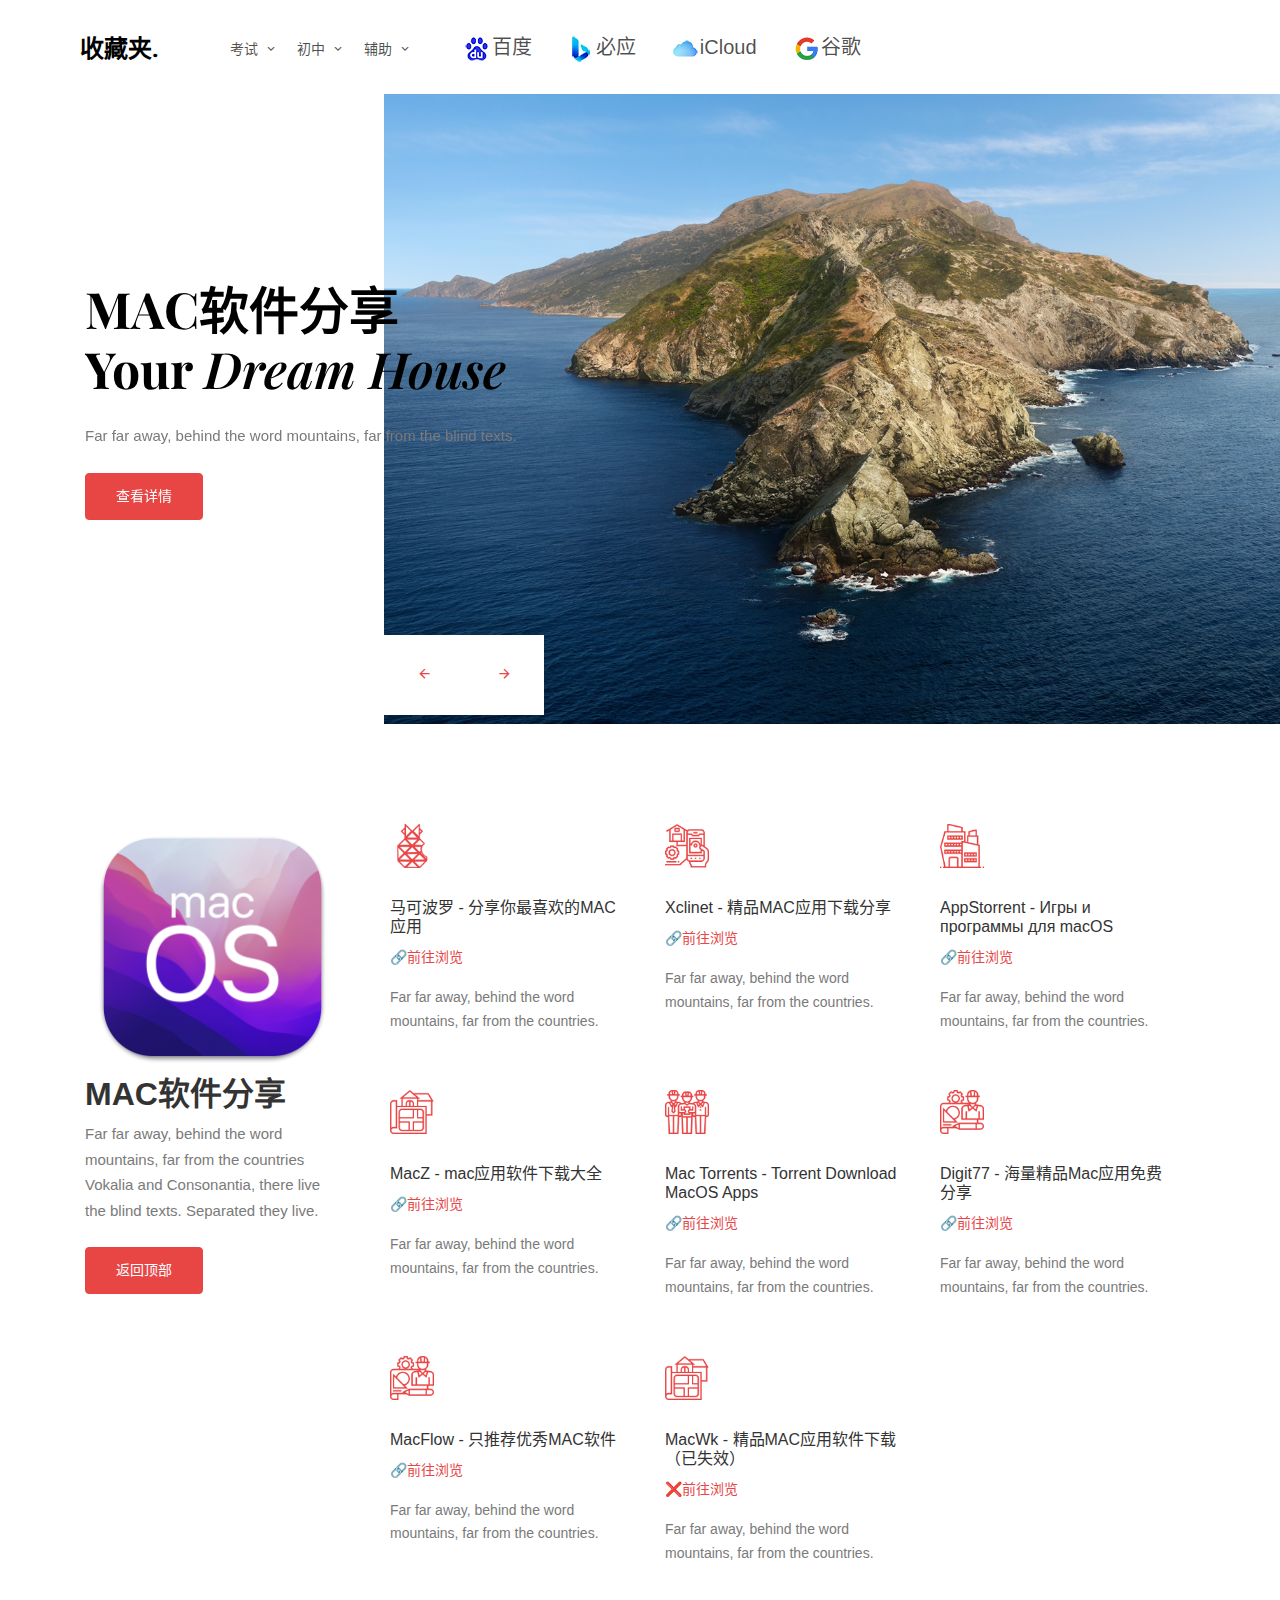
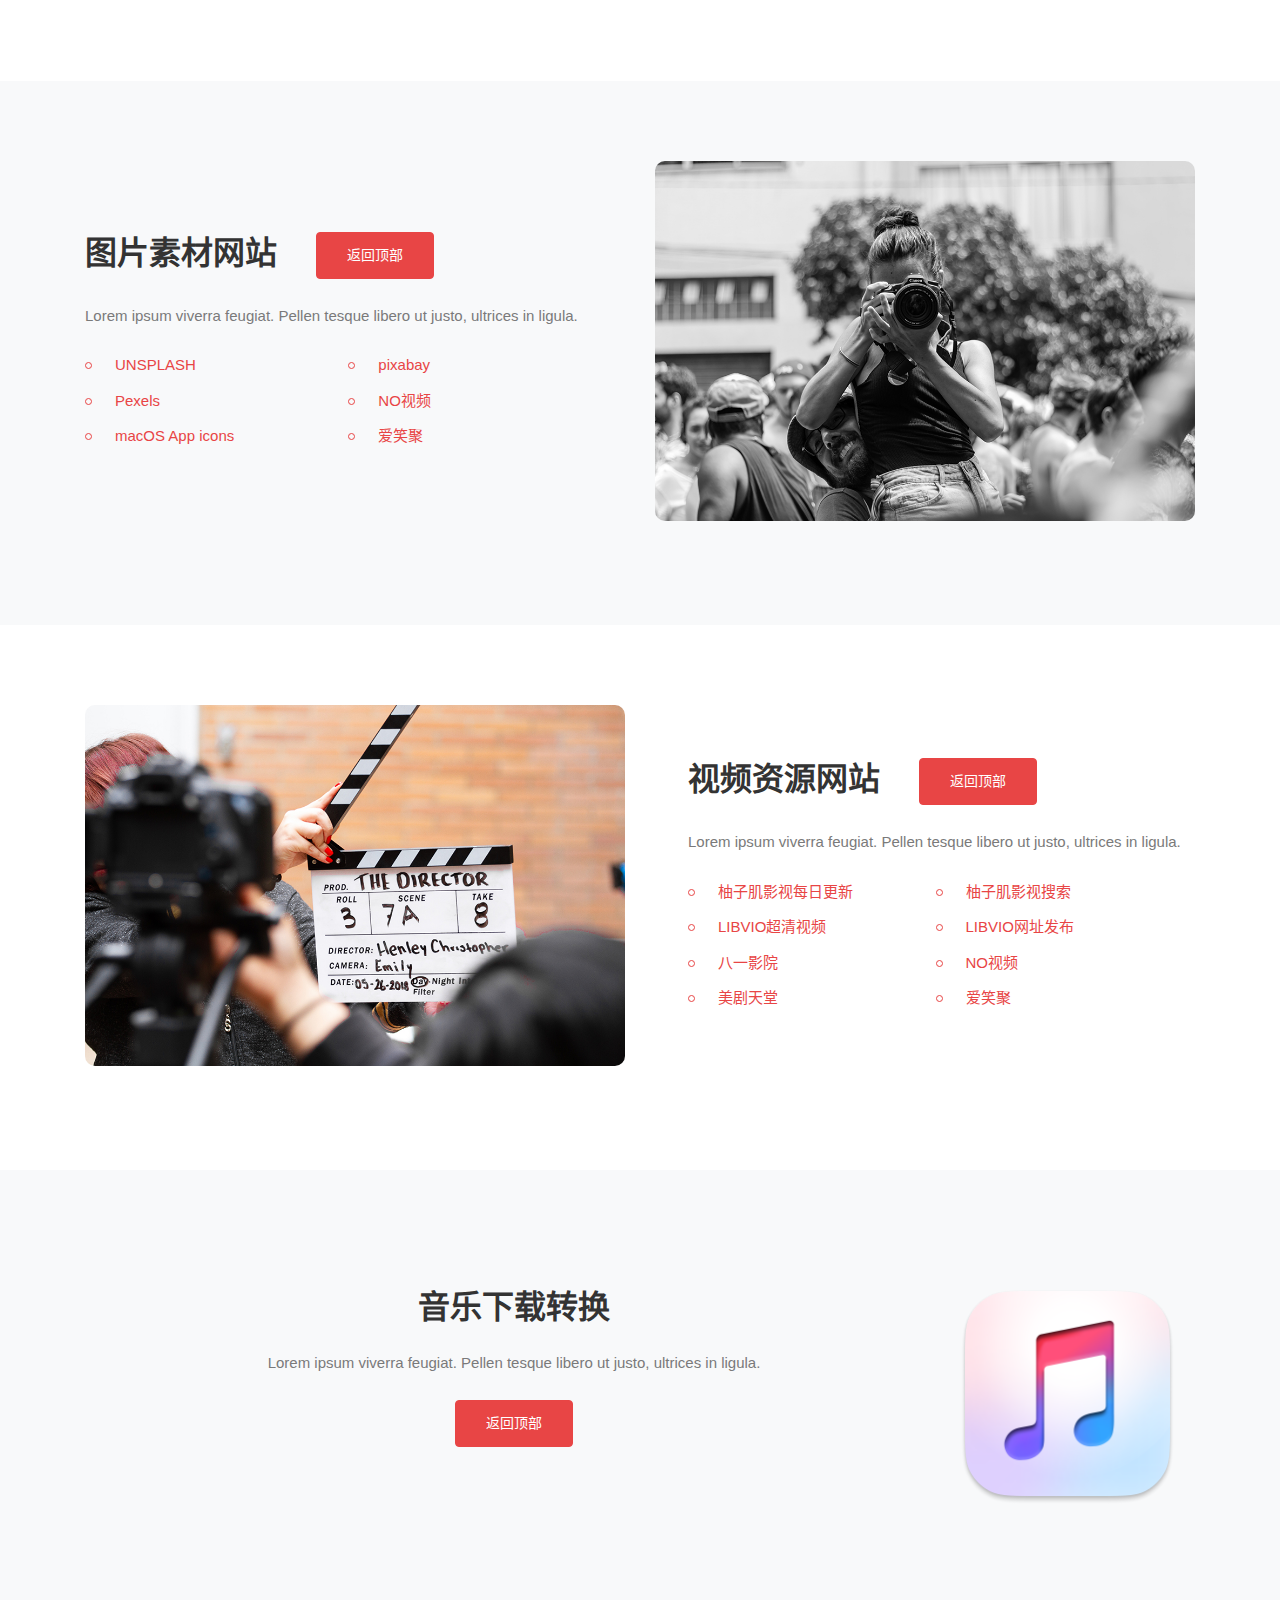
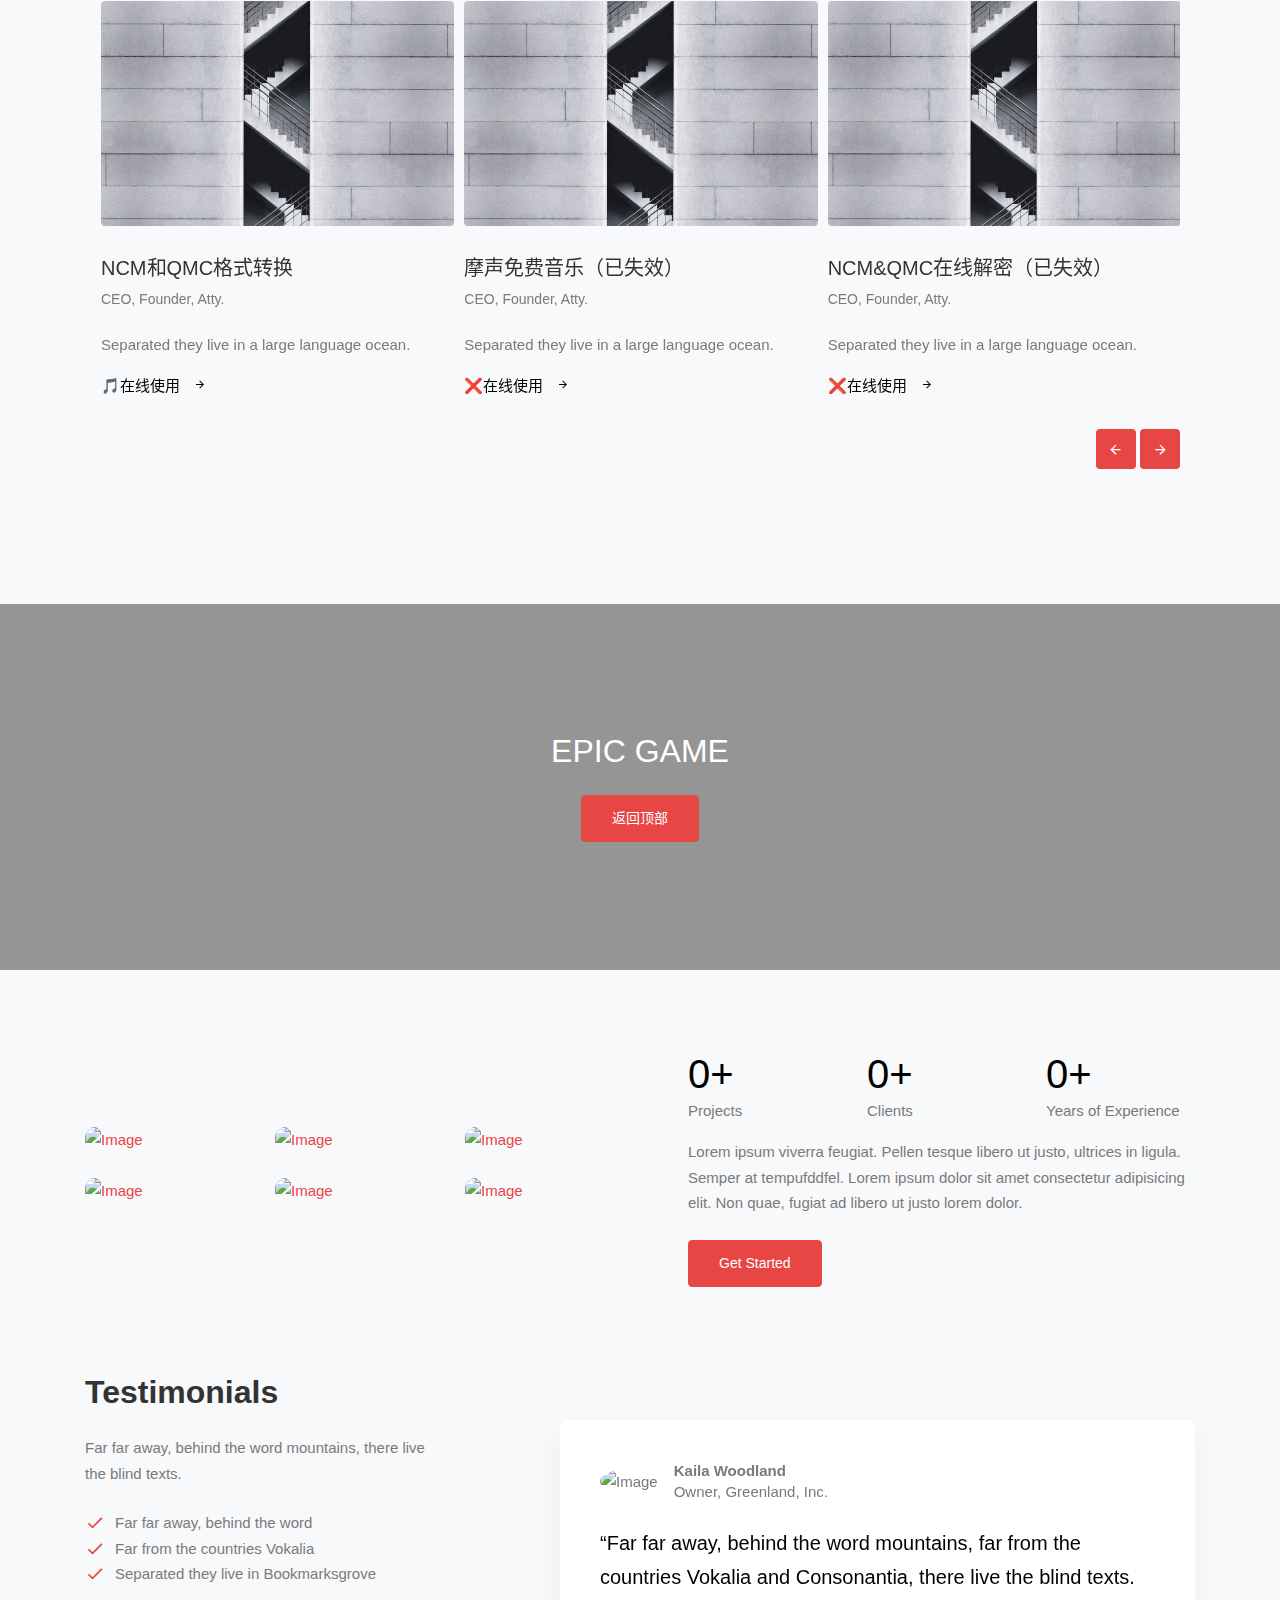
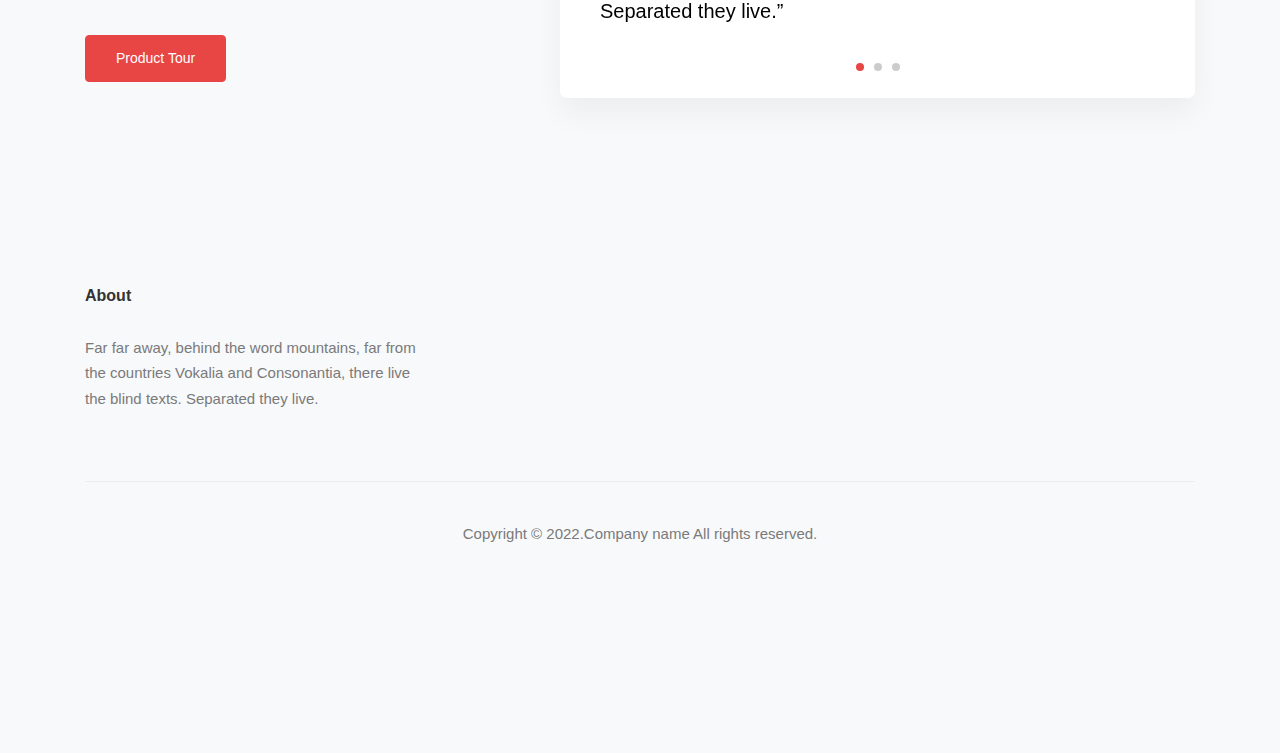
==== commit 34da1445: "Update index.html" ====
--- a/index.html
+++ b/index.html
@@ -36,7 +36,7 @@
 <div class="container">
 <div class="row align-items-center">
 <div class="logo">
-<a href="收藏夹.html" class="text-black">收藏夹<span class="text-black">.</span></a>
+<a href="index.html" class="text-black">收藏夹<span class="text-black">.</span></a>
 </div>
 <div class="col-12 col-sm-12 col-lg-12 site-navigation text-left">
 <ul class="js-clone-nav d-none d-lg-inline-block text-left site-menu">
@@ -70,10 +70,10 @@
 </ul>
 </li>
 <span style="margin-left:30px;"></span>
-<li><a href="https://www.baidu.com" style="font-size:20px;"><img src="收藏夹/picture/Baidu.png" alt="Image">百度</a></li>
-<li><a href="https://cn.bing.com" style="font-size:20px;"><img src="收藏夹/picture/Bing.png" alt="Image">必应</a></li>
-<li><a href="https://www.icloud.com" style="font-size:20px;"><img src="收藏夹/picture/iCloud.png" alt="Image">iCloud</a></li>
-<li><a href="https://www.google.com" style="font-size:20px;"><img src="收藏夹/picture/Google.png" alt="Image">谷歌</a></li>
+<li><a href="https://www.baidu.com" style="font-size:20px;"><img src="picture/Baidu.png" alt="Image">百度</a></li>
+<li><a href="https://cn.bing.com" style="font-size:20px;"><img src="picture/Bing.png" alt="Image">必应</a></li>
+<li><a href="https://www.icloud.com" style="font-size:20px;"><img src="picture/iCloud.png" alt="Image">iCloud</a></li>
+<li><a href="https://www.google.com" style="font-size:20px;"><img src="picture/Google.png" alt="Image">谷歌</a></li>
 <a href="#" class="burger  ml-auto site-menu-toggle js-menu-toggle d-block d-lg-none dark" data-toggle="collapse" data-target="#main-navbar">
 <span></span>
 </a>
@@ -92,7 +92,7 @@
 </div>
 <div class="image-slider-wrap">
 <div class="image-slider">
-<div class="item active" style="background-image: url('收藏夹/picture/封面3.png')"></div>
+<div class="item active" style="background-image: url('picture/封面3.png')"></div>
 </div>
 </div>
 <div class="container" data-aos="fade-up">
@@ -136,7 +136,7 @@
 <div class="container">
 <div class="row">
 <div class="col-lg-3 pt-3 mb-4 mb-lg-0" data-aos="fade-up">
-<img src="收藏夹/picture/MAC软件分享.png" alt="Image" class="img-fluid">
+<img src="picture/MAC软件分享.png" alt="Image" class="img-fluid">
 <h2 class="heading font-weight-bold">MAC软件分享</h2>
 <p class="mb-4">Far far away, behind the word mountains, far from the countries Vokalia and Consonantia, there live the blind texts. Separated they live.</p>
 <p><a href="#" class="btn btn-primary">返回顶部</a></p>
@@ -145,7 +145,7 @@
 <div class="row no-gutters">
 <div class="col-6 col-md-6 col-lg-4">
 <div class="service-item active" data-aos="fade-up" data-aos-delay="0">
-<img src="收藏夹/picture/icon-1.png" alt="Image" class="img-fluid">
+<img src="picture/icon-1.png" alt="Image" class="img-fluid">
 <h3>马可波罗 - 分享你最喜欢的MAC应用</h3>
 <p><a href="https://www.macbl.com">🔗前往浏览</a><p>
 <p>Far far away, behind the word mountains, far from the countries.</p>
@@ -153,7 +153,7 @@
 </div>
 <div class="col-6 col-md-6 col-lg-4">
 <div class="service-item" data-aos="fade-up" data-aos-delay="100">
-<img src="收藏夹/picture/icon-2.png" alt="Image" class="img-fluid">
+<img src="picture/icon-2.png" alt="Image" class="img-fluid">
 <h3>Xclinet - 精品MAC应用下载分享</h3>
 <p><a href="https://xclient.info">🔗前往浏览</a><p>
 <p>Far far away, behind the word mountains, far from the countries.</p>
@@ -161,7 +161,7 @@
 </div>
 <div class="col-6 col-md-6 col-lg-4">
 <div class="service-item" data-aos="fade-up" data-aos-delay="200">
-<img src="收藏夹/picture/icon-3.png" alt="Image" class="img-fluid">
+<img src="picture/icon-3.png" alt="Image" class="img-fluid">
 <h3>AppStorrent - Игры и программы для macOS</h3>
 <p><a href="https://appstorrent.ru">🔗前往浏览</a><p>
 <p>Far far away, behind the word mountains, far from the countries.</p>
@@ -169,7 +169,7 @@
 </div>
 <div class="col-6 col-md-6 col-lg-4">
 <div class="service-item" data-aos="fade-up" data-aos-delay="0">
-<img src="收藏夹/picture/icon-4.png" alt="Image" class="img-fluid">
+<img src="picture/icon-4.png" alt="Image" class="img-fluid">
 <h3>MacZ - mac应用软件下载大全</h3>
 <p><a href="https://www.macz.com">🔗前往浏览</a><p>
 <p>Far far away, behind the word mountains, far from the countries.</p>
@@ -177,7 +177,7 @@
 </div>
 <div class="col-6 col-md-6 col-lg-4">
 <div class="service-item" data-aos="fade-up" data-aos-delay="100">
-<img src="收藏夹/picture/icon-5.png" alt="Image" class="img-fluid">
+<img src="picture/icon-5.png" alt="Image" class="img-fluid">
 <h3>Mac Torrents - Torrent Download MacOS Apps</h3>
 <p><a href="https://www.torrentmac.net">🔗前往浏览</a><p>
 <p>Far far away, behind the word mountains, far from the countries.</p>
@@ -185,7 +185,7 @@
 </div>
 <div class="col-6 col-md-6 col-lg-4">
 <div class="service-item" data-aos="fade-up" data-aos-delay="200">
-<img src="收藏夹/picture/icon-6.png" alt="Image" class="img-fluid">
+<img src="picture/icon-6.png" alt="Image" class="img-fluid">
 <h3>Digit77 - 海量精品Mac应用免费分享</h3>
 <p><a href="https://www.digit77.com">🔗前往浏览</a><p>
 <p>Far far away, behind the word mountains, far from the countries.</p>
@@ -193,7 +193,7 @@
 </div>
 <div class="col-6 col-md-6 col-lg-4">
 <div class="service-item" data-aos="fade-up" data-aos-delay="200">
-<img src="收藏夹/picture/icon-6.png" alt="Image" class="img-fluid">
+<img src="picture/icon-6.png" alt="Image" class="img-fluid">
 <h3>MacFlow - 只推荐优秀MAC软件</h3>
 <p><a href="https://macflow.net">🔗前往浏览</a><p>
 <p>Far far away, behind the word mountains, far from the countries.</p>
@@ -201,7 +201,7 @@
 </div>
 <div class="col-6 col-md-6 col-lg-4">
 <div class="service-item" data-aos="fade-up" data-aos-delay="0">
-<img src="收藏夹/picture/icon-4.png" alt="Image" class="img-fluid">
+<img src="picture/icon-4.png" alt="Image" class="img-fluid">
 <h3>MacWk - 精品MAC应用软件下载（已失效）</h3>
 <p><a href="https://macwk.com">❌前往浏览</a><p>
 <p>Far far away, behind the word mountains, far from the countries.</p>
@@ -233,7 +233,7 @@
 </ul>
 </div>
 <div class="col-lg-6 order-1 mb-4" data-aos="fade-up" data-aos-delay="100">
-<img src="收藏夹/picture/图片素材网站.jpg" class="img-fluid custom-rounded">
+<img src="picture/图片素材网站.jpg" class="img-fluid custom-rounded">
 </div>
 </div>
 </div>
@@ -261,7 +261,7 @@
 </ul>
 </div>
 <div class="col-lg-6 order-1 mb-4" data-aos="fade-up" data-aos-delay="100">
-<img src="收藏夹/picture/视频资源网站.jpg" class="img-fluid custom-rounded">
+<img src="picture/视频资源网站.jpg" class="img-fluid custom-rounded">
 </div>
 </div>
 </div>
@@ -279,7 +279,7 @@
 <p><a href="#" class="btn btn-primary">返回顶部</a></p>
 </div>
 <div class="col-lg-3 pt-3 mb-4 mb-lg-0" data-aos="fade-up">
-<img src="收藏夹/picture/音乐下载转换.png" alt="Image" align=“top” class="img-fluid">
+<img src="picture/音乐下载转换.png" alt="Image" align=“top” class="img-fluid">
 </div>
 </div>
 <div class="site-section slider-team-wrap bg-light">
@@ -287,7 +287,7 @@
 <div class="slider-team owl-carousel no-nav owl-3-slider">
 <div class="team">
 <div class="pic">
-<img src="收藏夹/picture/landscape-1.jpg" alt="Image" class="img-fluid">
+<img src="picture/landscape-1.jpg" alt="Image" class="img-fluid">
 </div>
 <h3 clas=""><span class="">NCM和QMC格式转换</h3>
 <span class="d-block position">CEO, Founder, Atty.</span>
@@ -296,7 +296,7 @@
 </div>
 <div class="team">
 <div class="pic">
-<img src="收藏夹/picture/landscape-1.jpg" alt="Image" class="img-fluid">
+<img src="picture/landscape-1.jpg" alt="Image" class="img-fluid">
 </div>
 <h3 clas=""><span class="">摩声免费音乐（已失效）</h3>
 <span class="d-block position">CEO, Founder, Atty.</span>
@@ -305,7 +305,7 @@
 </div>
 <div class="team">
 <div class="pic">
-<img src="收藏夹/picture/landscape-1.jpg" alt="Image" class="img-fluid">
+<img src="picture/landscape-1.jpg" alt="Image" class="img-fluid">
 </div>
 <h3 clas=""><span class="">NCM&QMC在线解密（已失效）</h3>
 <span class="d-block position">CEO, Founder, Atty.</span>
@@ -314,7 +314,7 @@
 </div>
 <div class="team">
 <div class="pic">
-<img src="收藏夹/picture/landscape-1.jpg" alt="Image" class="img-fluid">
+<img src="picture/landscape-1.jpg" alt="Image" class="img-fluid">
 </div>
 <h3 clas=""><span class="">JrMusic - Powered by MessAPI</h3>
 <span class="d-block position">CEO, Founder, Atty.</span>
@@ -339,7 +339,7 @@
 
 
 <div id="在线游戏"></div>
-<div class="site-section overlay site-cover-2" style="background-image: url('收藏夹/picture/EPIC.jpg')">
+<div class="site-section overlay site-cover-2" style="background-image: url('picture/EPIC.jpg')">
 <div class="container">
 <div class="row">
 <div class="col-lg-7 mx-auto text-center" data-aos="fade-up" data-aos-delay="0">
@@ -375,22 +375,22 @@
 <div class="col-lg-6 order-1">
 <div class="row">
 <div class="col-6 col-md-4 mb-4 col-lg-4" data-aos="fade-up" data-aos-delay="0">
-<a href="收藏夹/picture/landscape-1.jpg" data-fancybox="gal" class="fancybox hover-float"><img src="收藏夹/picture/sq-1.jpg" alt="Image" class="img-fluid custom-rounded"></a>
+<a href="picture/landscape-1.jpg" data-fancybox="gal" class="fancybox hover-float"><img src="picture/sq-1.jpg" alt="Image" class="img-fluid custom-rounded"></a>
 </div>
 <div class="col-6 col-md-4 mb-4 col-lg-4" data-aos="fade-up" data-aos-delay="100">
-<a href="收藏夹/picture/landscape-1.jpg" data-fancybox="gal" class="fancybox hover-float"><img src="收藏夹/picture/sq-2.jpg" alt="Image" class="img-fluid custom-rounded"></a>
+<a href="picture/landscape-1.jpg" data-fancybox="gal" class="fancybox hover-float"><img src="picture/sq-2.jpg" alt="Image" class="img-fluid custom-rounded"></a>
 </div>
 <div class="col-6 col-md-4 mb-4 col-lg-4" data-aos="fade-up" data-aos-delay="200">
-<a href="收藏夹/picture/landscape-1.jpg" data-fancybox="gal" class="fancybox hover-float"><img src="收藏夹/picture/sq-3.jpg" alt="Image" class="img-fluid custom-rounded"></a>
+<a href="picture/landscape-1.jpg" data-fancybox="gal" class="fancybox hover-float"><img src="picture/sq-3.jpg" alt="Image" class="img-fluid custom-rounded"></a>
 </div>
 <div class="col-6 col-md-4 mb-4 col-lg-4" data-aos="fade-up" data-aos-delay="0">
-<a href="收藏夹/picture/landscape-1.jpg" data-fancybox="gal" class="fancybox hover-float"><img src="收藏夹/picture/sq-4.jpg" alt="Image" class="img-fluid custom-rounded"></a>
+<a href="picture/landscape-1.jpg" data-fancybox="gal" class="fancybox hover-float"><img src="picture/sq-4.jpg" alt="Image" class="img-fluid custom-rounded"></a>
 </div>
 <div class="col-6 col-md-4 mb-4 col-lg-4" data-aos="fade-up" data-aos-delay="100">
-<a href="收藏夹/picture/landscape-1.jpg" data-fancybox="gal" class="fancybox hover-float"><img src="收藏夹/picture/sq-5.jpg" alt="Image" class="img-fluid custom-rounded"></a>
+<a href="picture/landscape-1.jpg" data-fancybox="gal" class="fancybox hover-float"><img src="picture/sq-5.jpg" alt="Image" class="img-fluid custom-rounded"></a>
 </div>
 <div class="col-6 col-md-4 mb-4 col-lg-4" data-aos="fade-up" data-aos-delay="200">
-<a href="收藏夹/picture/landscape-1.jpg" data-fancybox="gal" class="fancybox hover-float"><img src="收藏夹/picture/sq-6.jpg" alt="Image" class="img-fluid custom-rounded"></a>
+<a href="picture/landscape-1.jpg" data-fancybox="gal" class="fancybox hover-float"><img src="picture/sq-6.jpg" alt="Image" class="img-fluid custom-rounded"></a>
 </div>
 </div>
 </div>
@@ -483,25 +483,20 @@
 </div>
 
 
-<div id="overlayer"></div>
-<div class="loader">
-<div class="spinner-border" role="status">
-<span class="sr-only">Loading...</span>
-</div>
-</div>
-<script src="收藏夹/js/jquery-3.5.1.min.js" type="6b5c56cd8faddc3b057efe48-text/javascript"></script>
-<script src="收藏夹/js/jquery-migrate-3.0.0.min.js" type="6b5c56cd8faddc3b057efe48-text/javascript"></script>
-<script src="收藏夹/js/popper.min.js" type="6b5c56cd8faddc3b057efe48-text/javascript"></script>
-<script src="收藏夹/js/bootstrap.min.js" type="6b5c56cd8faddc3b057efe48-text/javascript"></script>
-<script src="收藏夹/js/owl.carousel.min.js" type="6b5c56cd8faddc3b057efe48-text/javascript"></script>
-<script src="收藏夹/js/aos.js" type="6b5c56cd8faddc3b057efe48-text/javascript"></script>
-<script src="收藏夹/js/imagesloaded.pkgd.js" type="6b5c56cd8faddc3b057efe48-text/javascript"></script>
-<script src="收藏夹/js/isotope.pkgd.min.js" type="6b5c56cd8faddc3b057efe48-text/javascript"></script>
-<script src="收藏夹/js/jquery.animateNumber.min.js" type="6b5c56cd8faddc3b057efe48-text/javascript"></script>
-<script src="收藏夹/js/jquery.stellar.min.js" type="6b5c56cd8faddc3b057efe48-text/javascript"></script>
-<script src="收藏夹/js/jquery.waypoints.min.js" type="6b5c56cd8faddc3b057efe48-text/javascript"></script>
-<script src="收藏夹/js/jquery.fancybox.min.js" type="6b5c56cd8faddc3b057efe48-text/javascript"></script>
-<script src="收藏夹/js/custom.js" type="6b5c56cd8faddc3b057efe48-text/javascript"></script>
-<script async="" src="收藏夹/js/js.js" type="6b5c56cd8faddc3b057efe48-text/javascript"></script><script type="6b5c56cd8faddc3b057efe48-text/javascript">window.dataLayer = window.dataLayer || []; function gtag(){dataLayer.push(arguments);} gtag("js", new Date()); gtag("config", "UA-166033648-1");</script><script src="收藏夹/js/rocket-loader.min.js" data-cf-settings="6b5c56cd8faddc3b057efe48-|49" defer=""></script>	
+
+<script src="js/jquery-3.5.1.min.js" type="6b5c56cd8faddc3b057efe48-text/javascript"></script>
+<script src="js/jquery-migrate-3.0.0.min.js" type="6b5c56cd8faddc3b057efe48-text/javascript"></script>
+<script src="js/popper.min.js" type="6b5c56cd8faddc3b057efe48-text/javascript"></script>
+<script src="js/bootstrap.min.js" type="6b5c56cd8faddc3b057efe48-text/javascript"></script>
+<script src="js/owl.carousel.min.js" type="6b5c56cd8faddc3b057efe48-text/javascript"></script>
+<script src="js/aos.js" type="6b5c56cd8faddc3b057efe48-text/javascript"></script>
+<script src="js/imagesloaded.pkgd.js" type="6b5c56cd8faddc3b057efe48-text/javascript"></script>
+<script src="js/isotope.pkgd.min.js" type="6b5c56cd8faddc3b057efe48-text/javascript"></script>
+<script src="js/jquery.animateNumber.min.js" type="6b5c56cd8faddc3b057efe48-text/javascript"></script>
+<script src="js/jquery.stellar.min.js" type="6b5c56cd8faddc3b057efe48-text/javascript"></script>
+<script src="js/jquery.waypoints.min.js" type="6b5c56cd8faddc3b057efe48-text/javascript"></script>
+<script src="js/jquery.fancybox.min.js" type="6b5c56cd8faddc3b057efe48-text/javascript"></script>
+<script src="js/custom.js" type="6b5c56cd8faddc3b057efe48-text/javascript"></script>
+<script async="" src="js/js.js" type="6b5c56cd8faddc3b057efe48-text/javascript"></script><script type="6b5c56cd8faddc3b057efe48-text/javascript">window.dataLayer = window.dataLayer || []; function gtag(){dataLayer.push(arguments);} gtag("js", new Date()); gtag("config", "UA-166033648-1");</script><script src="js/rocket-loader.min.js" data-cf-settings="6b5c56cd8faddc3b057efe48-|49" defer=""></script>	
 </body>
 </html>
